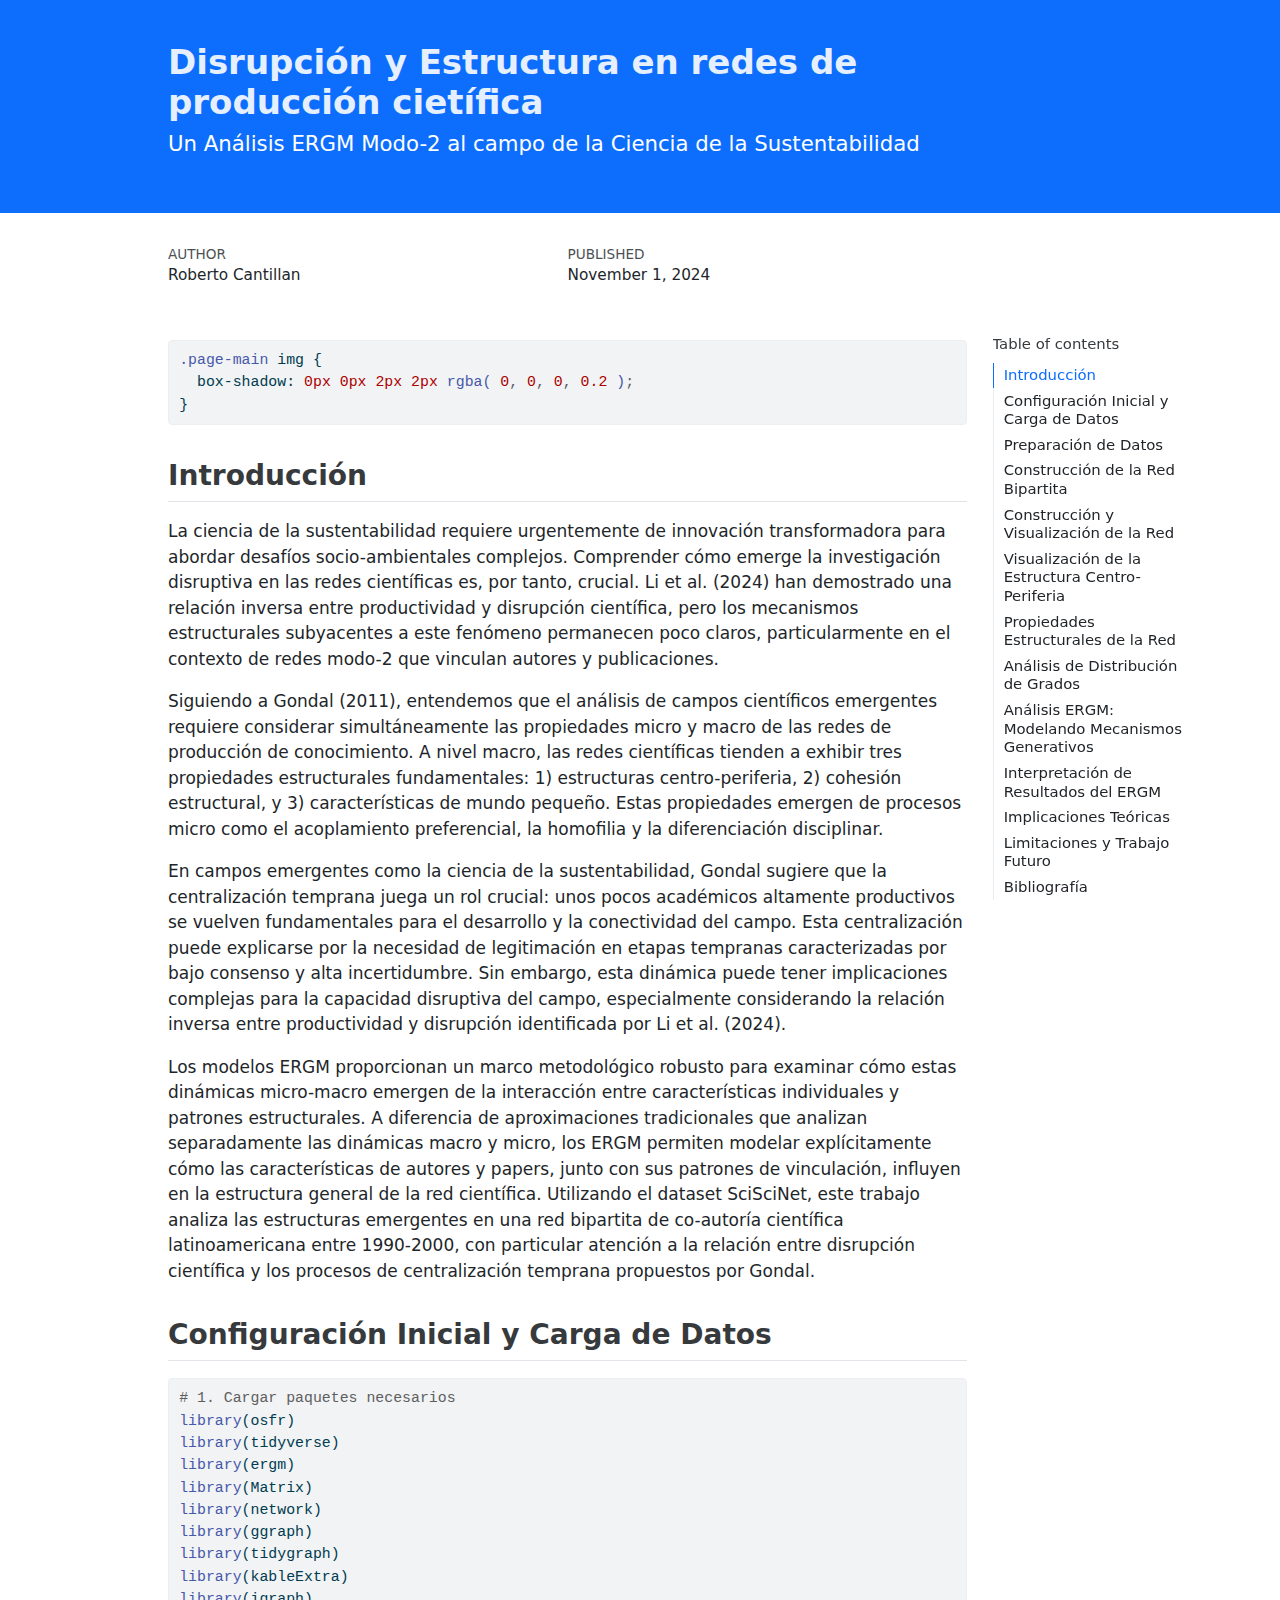
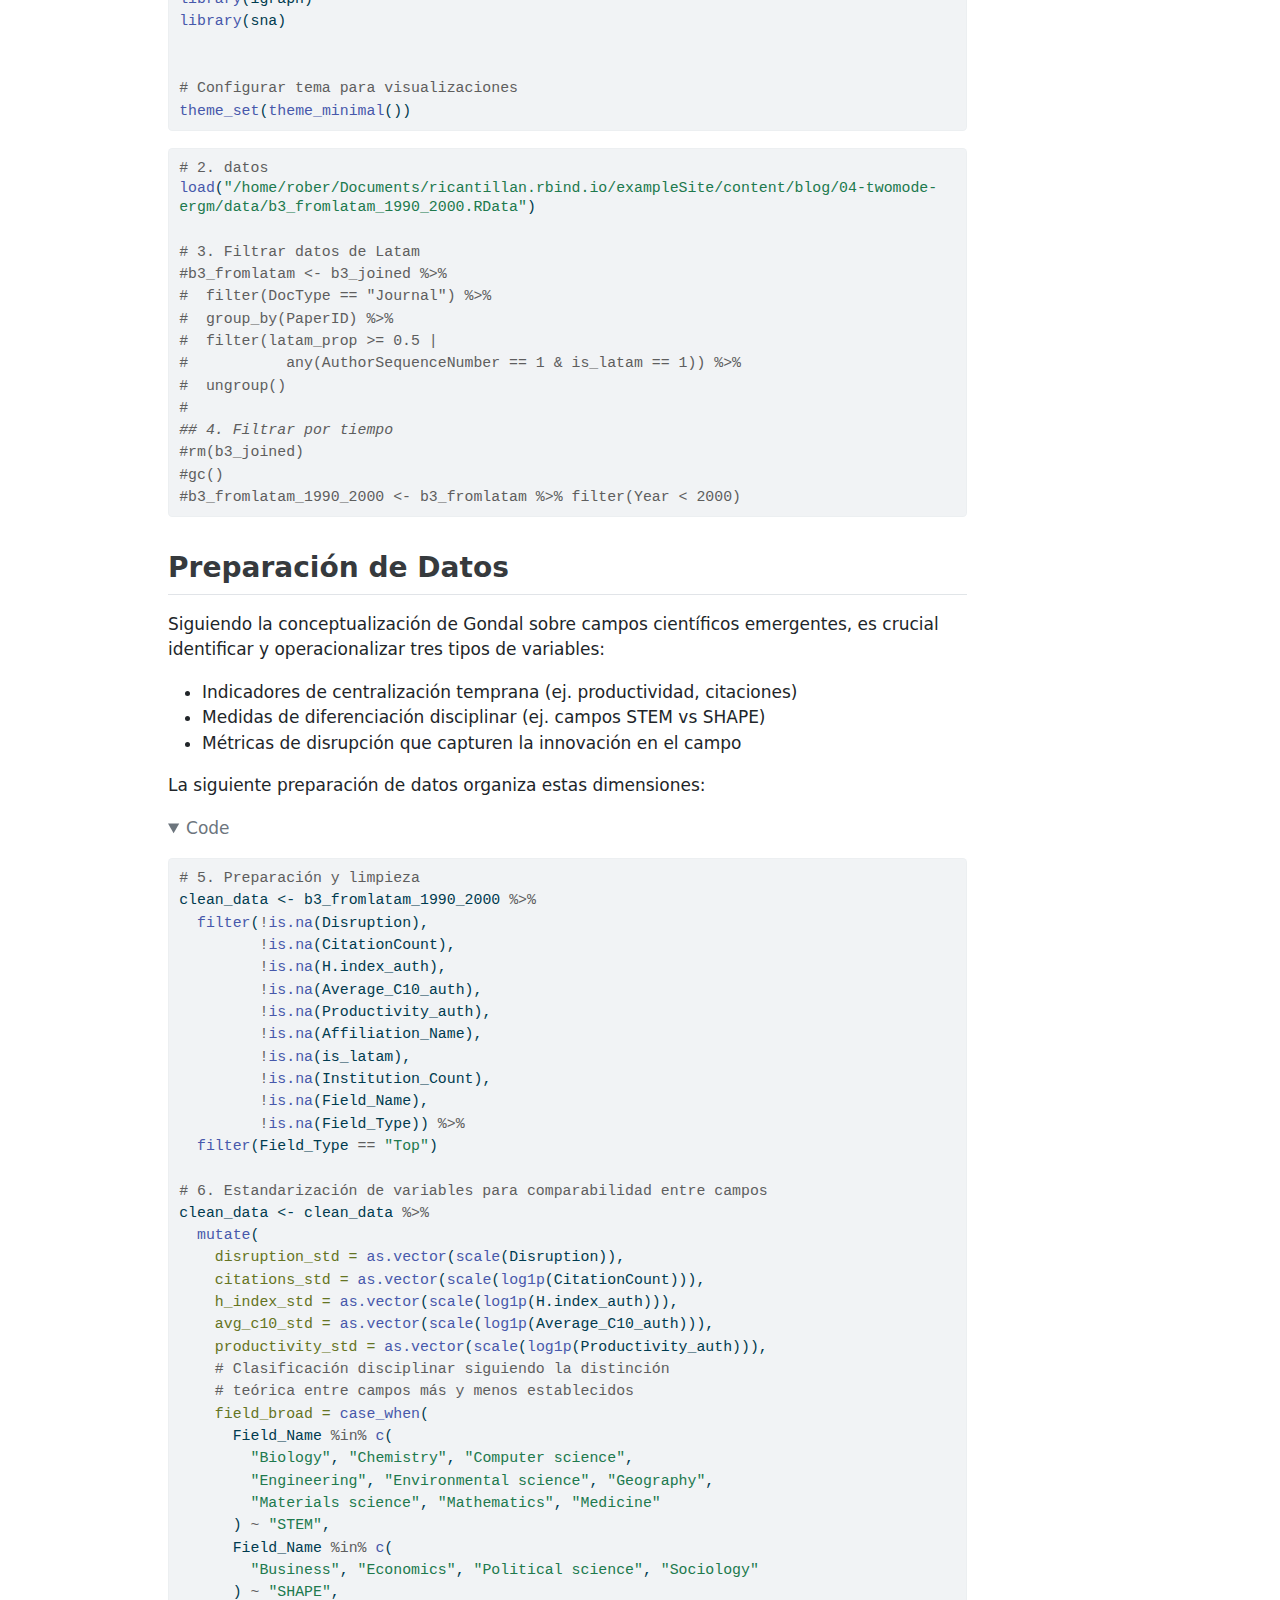
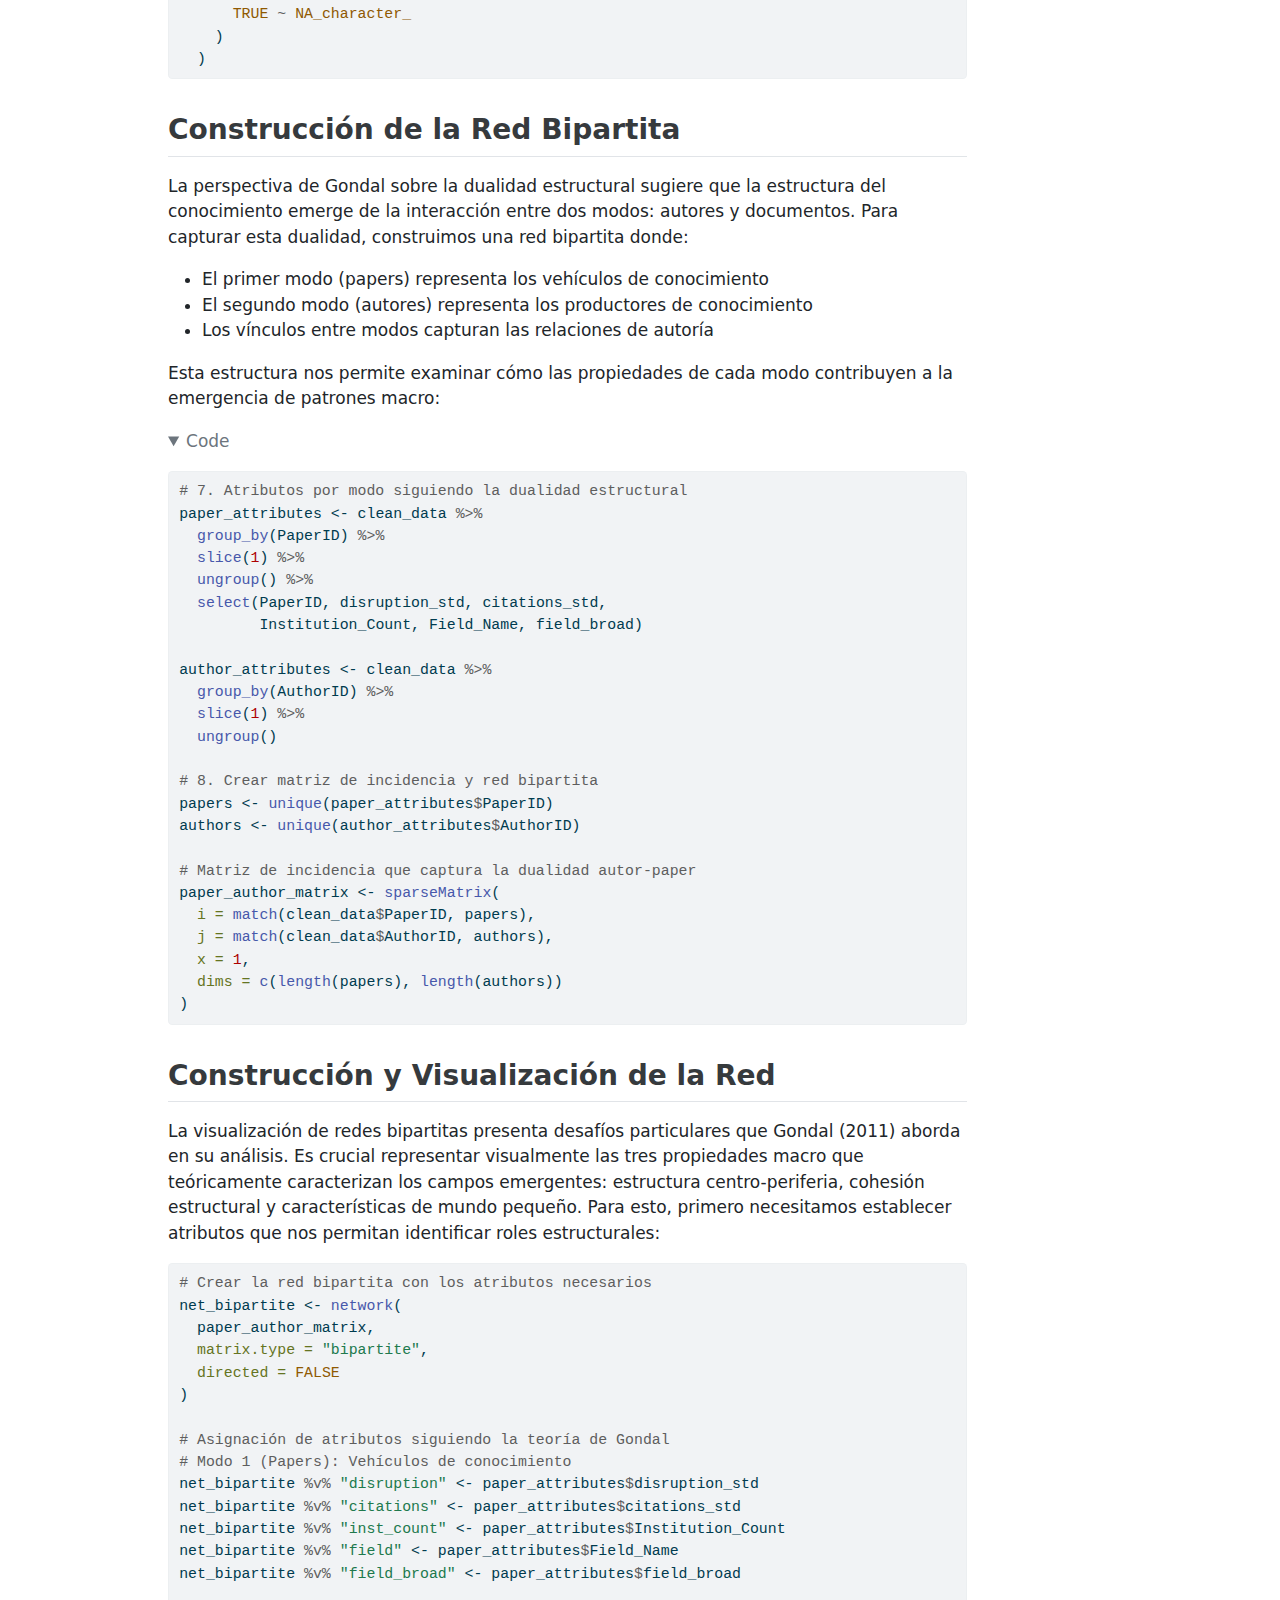
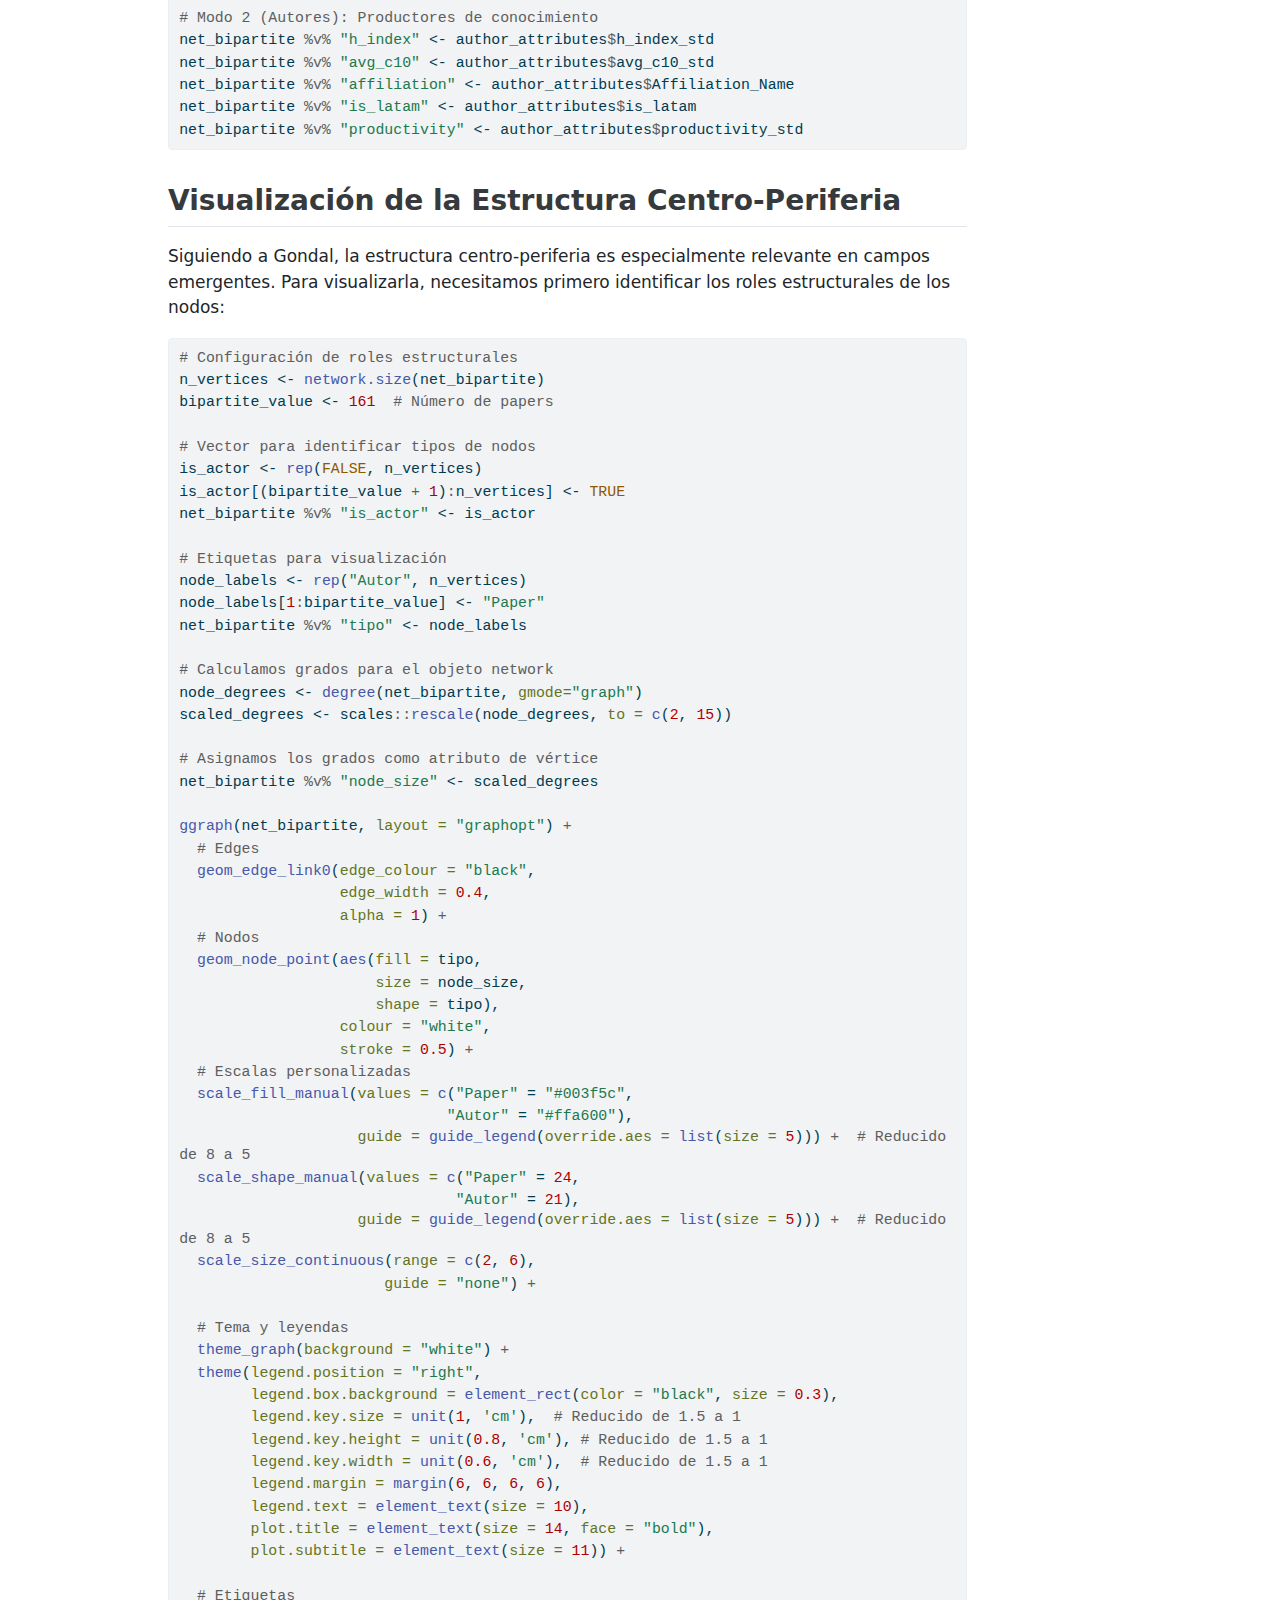
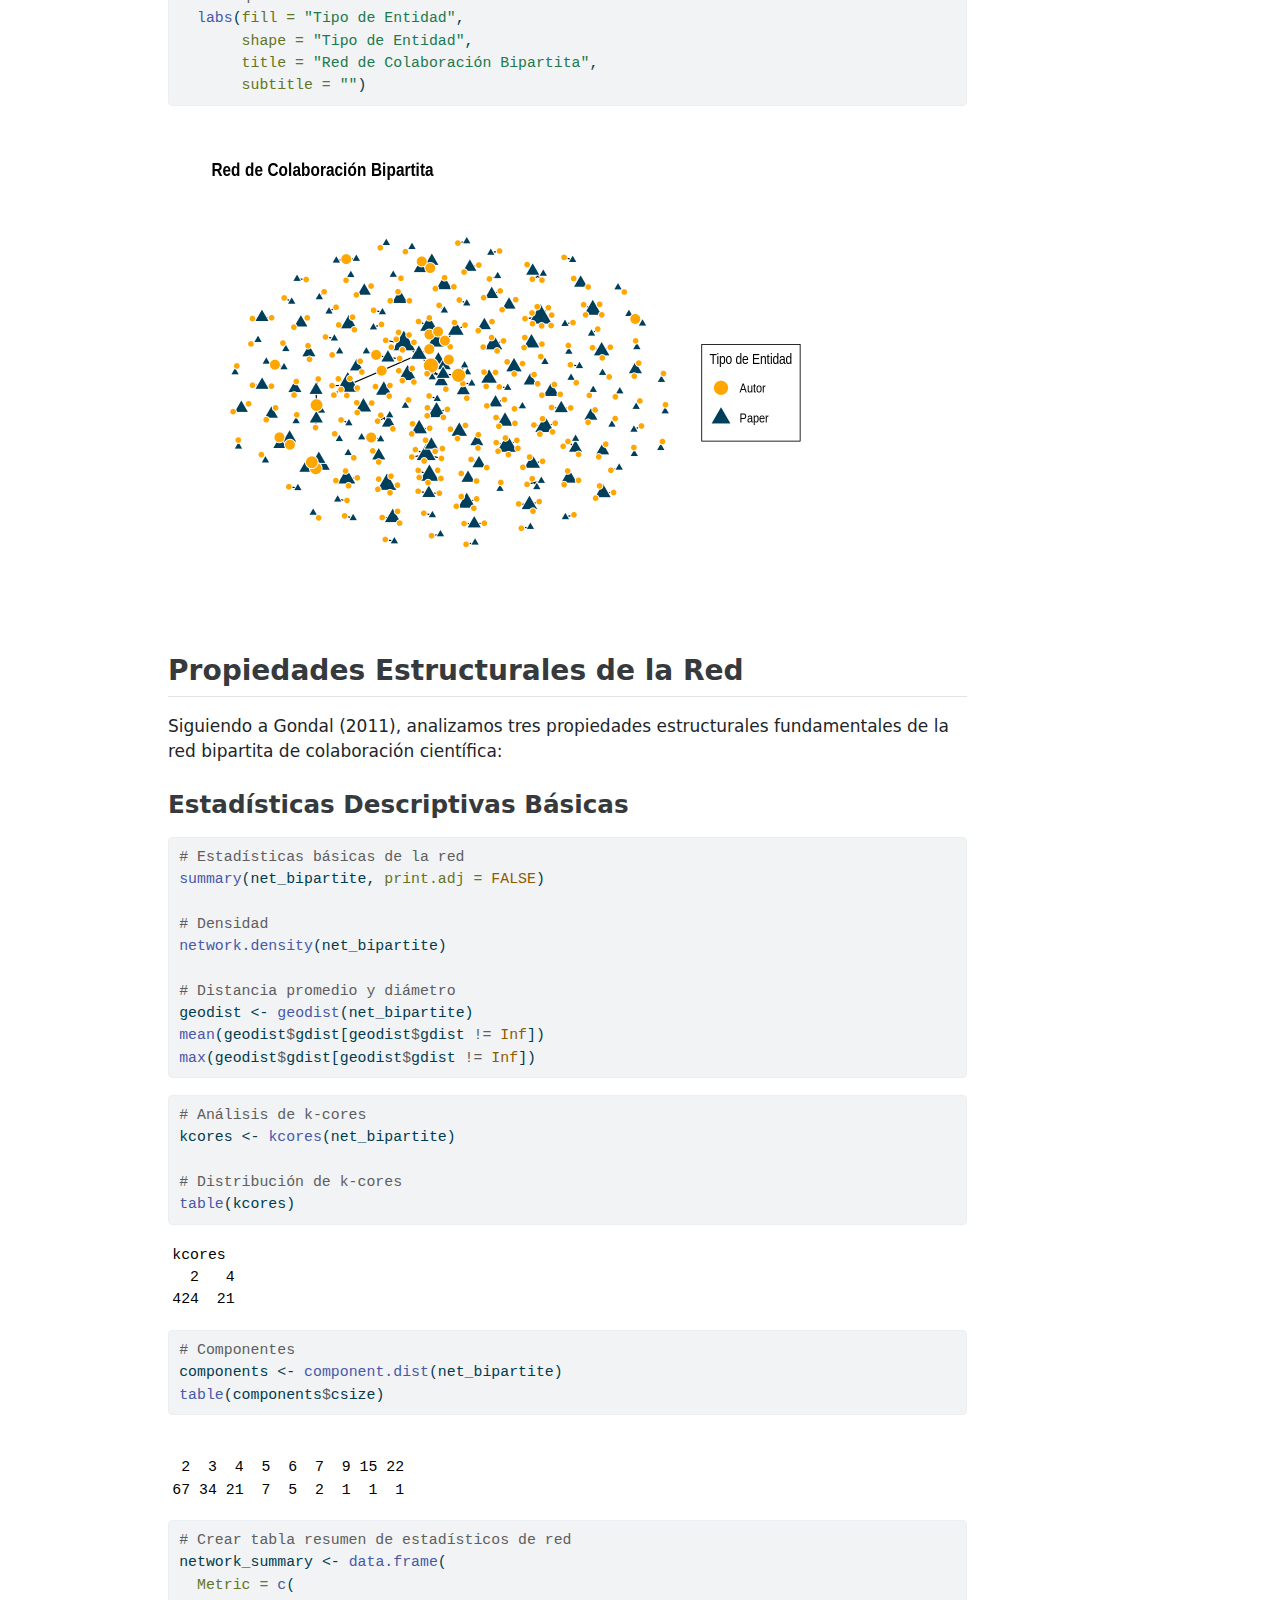
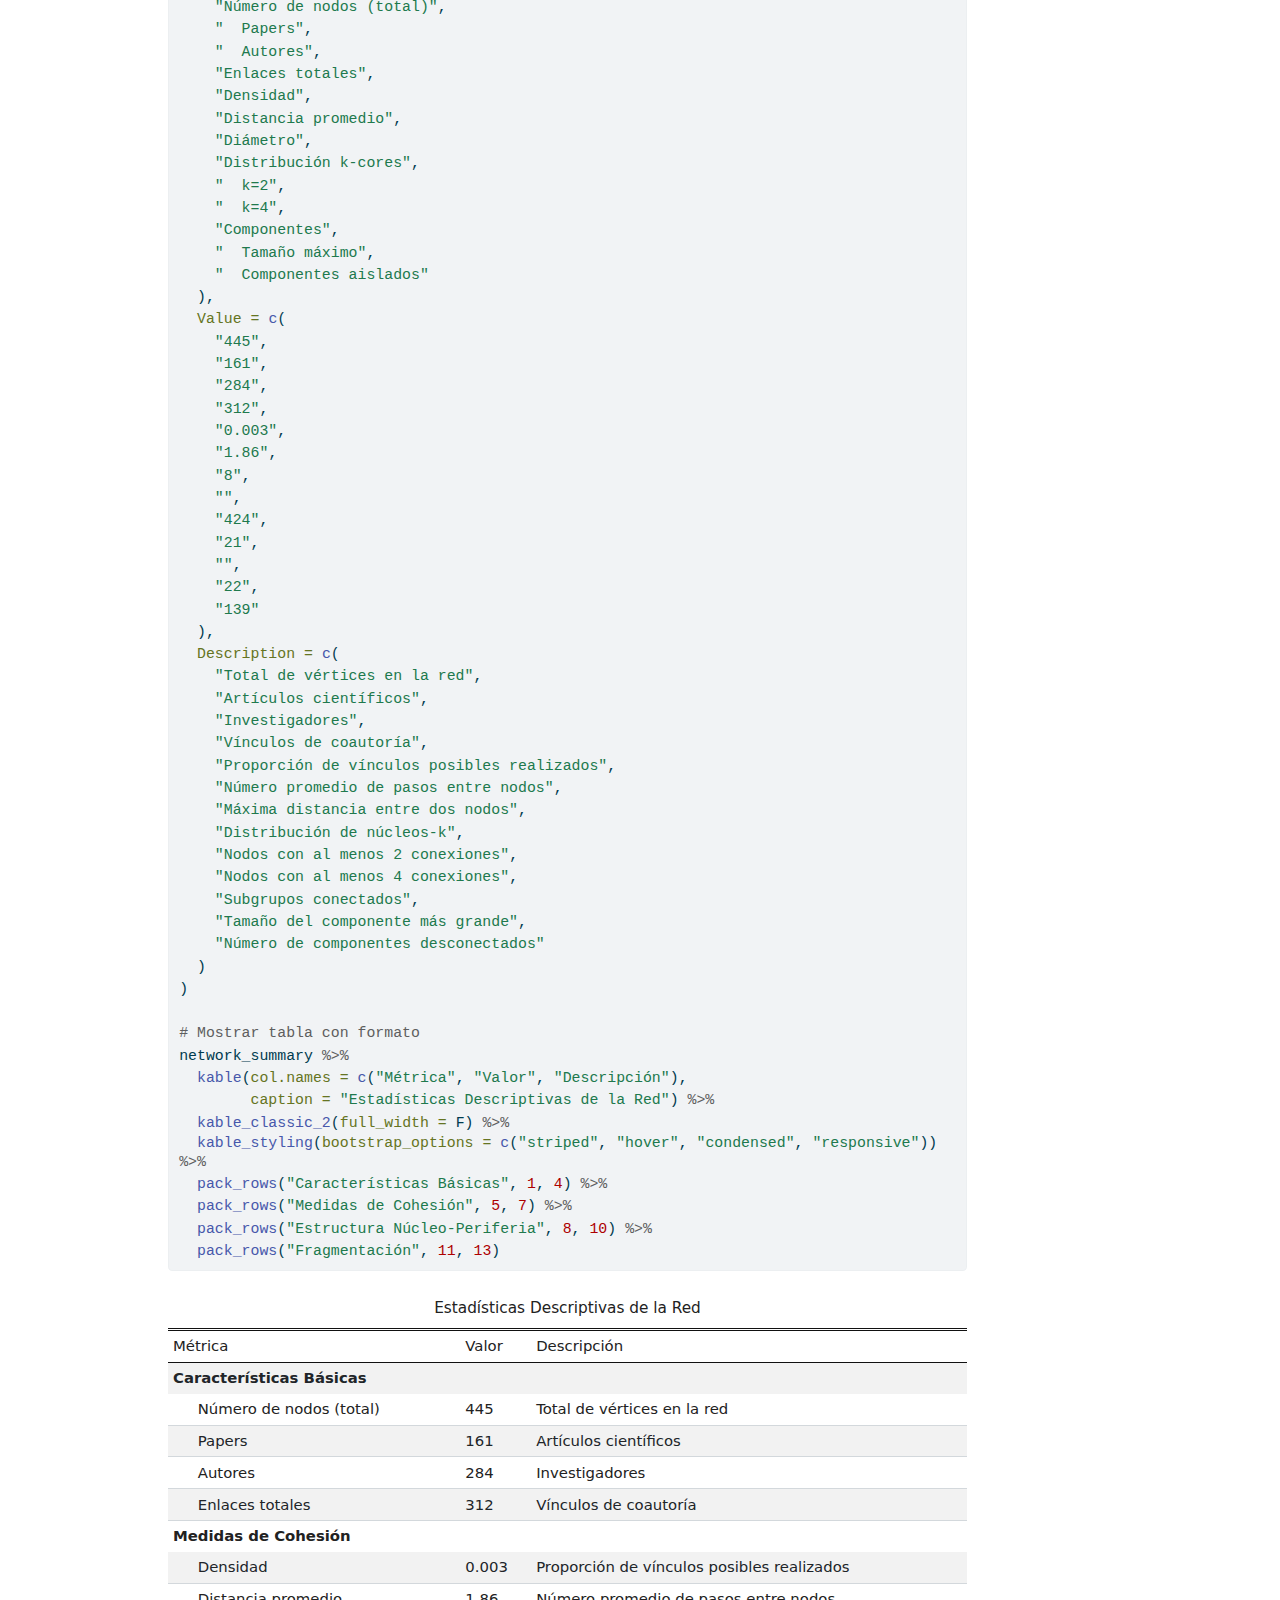
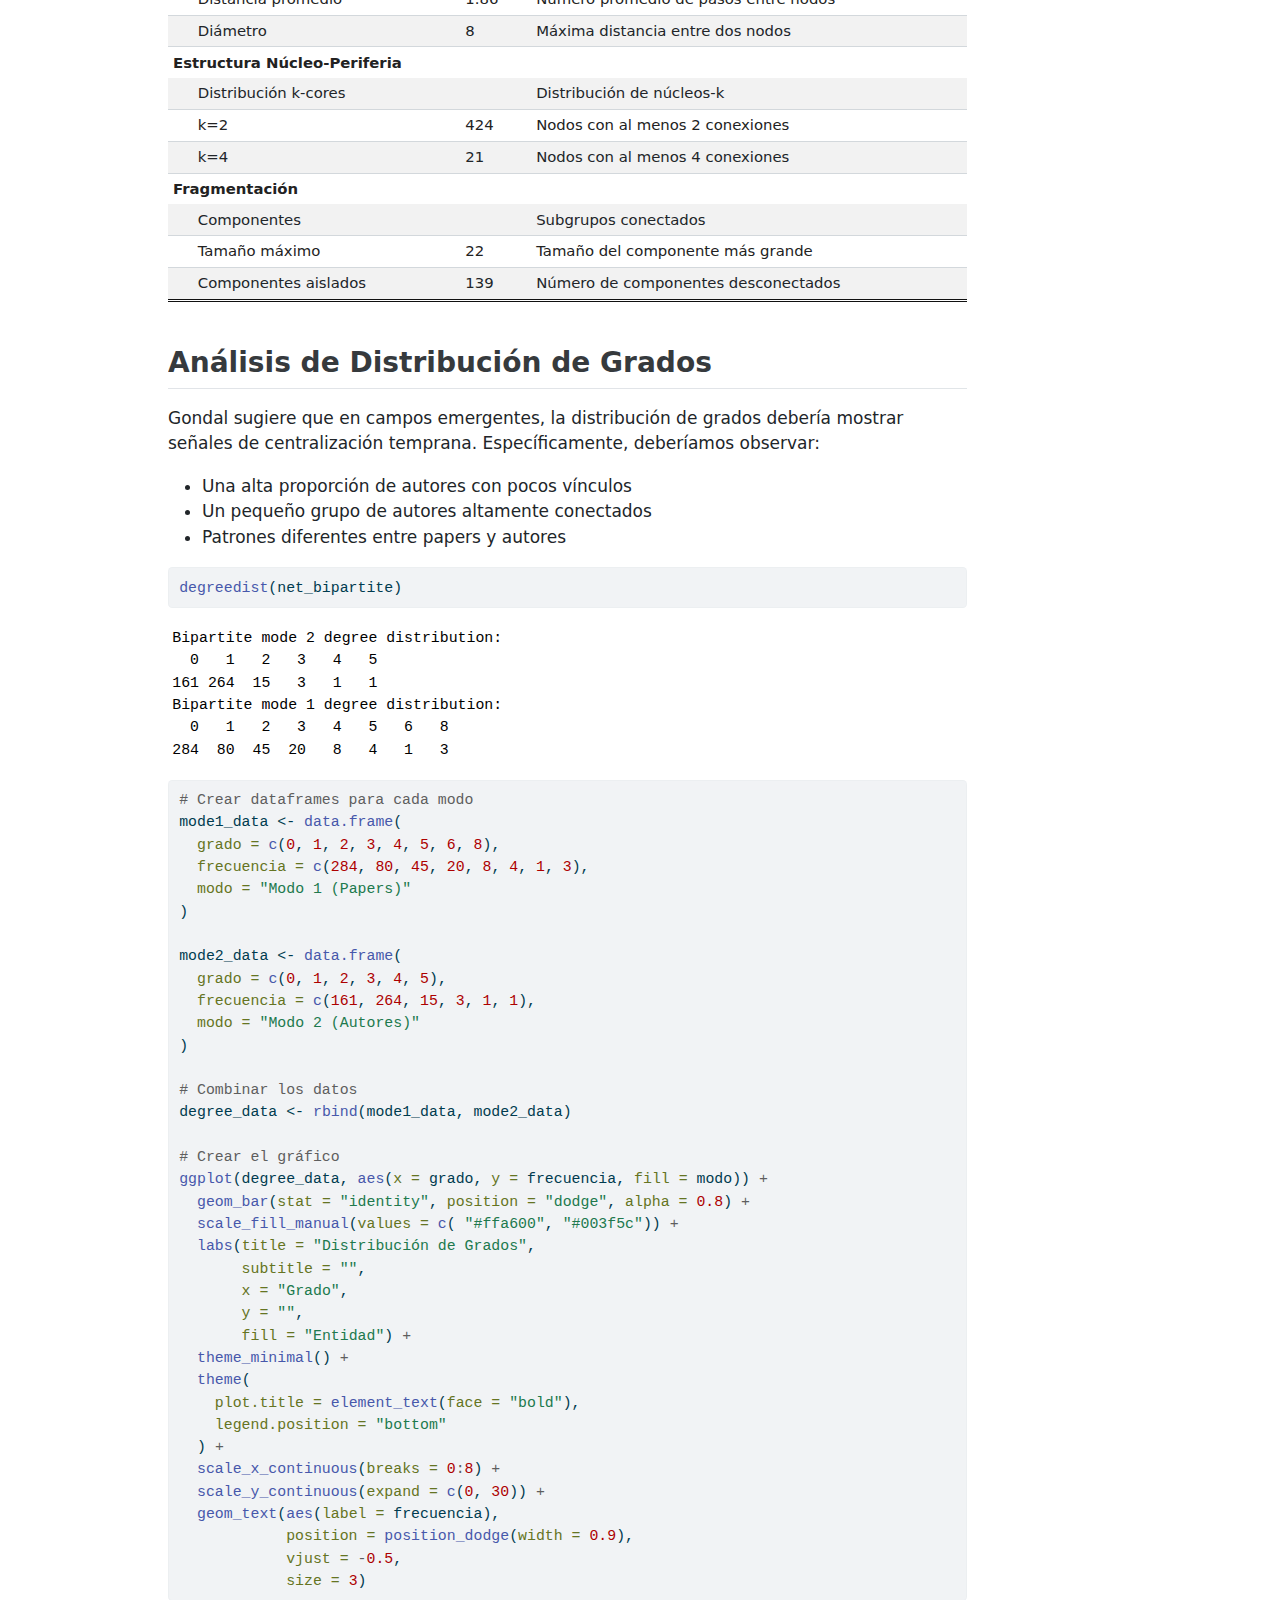
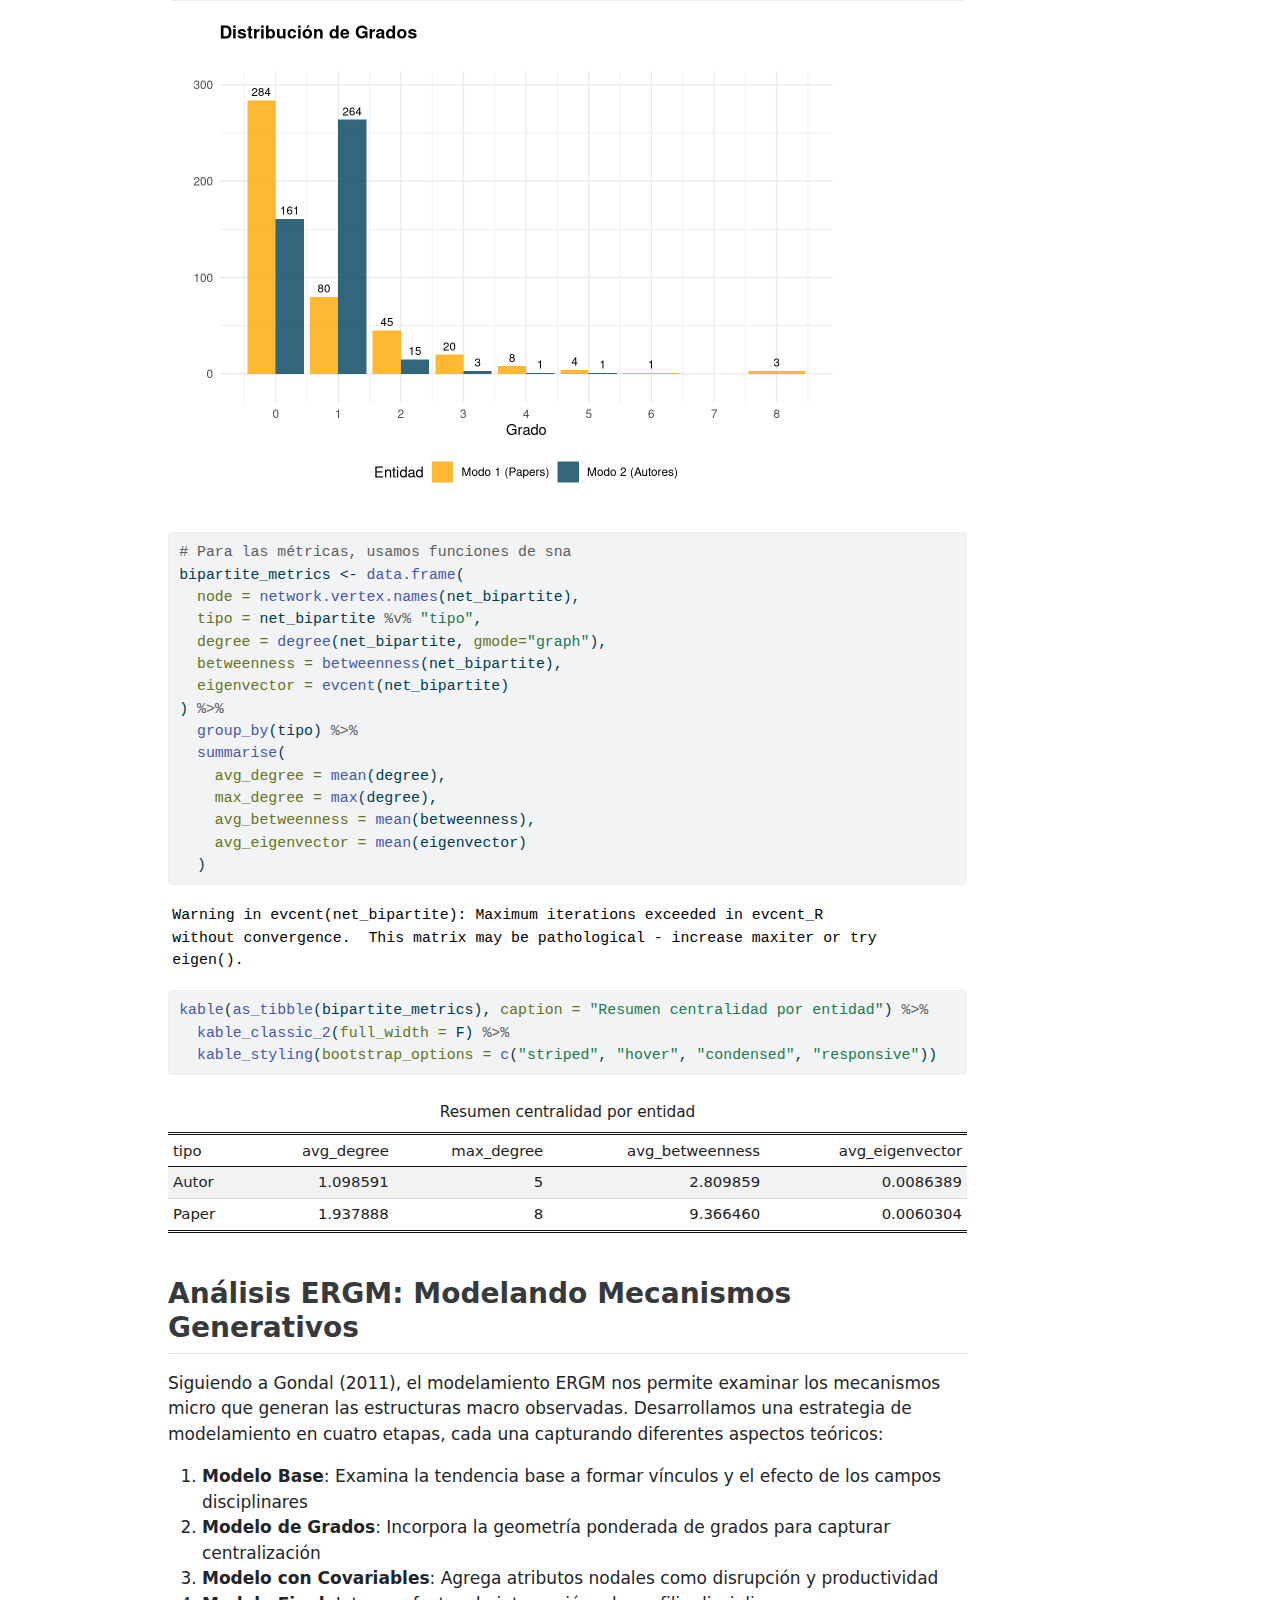
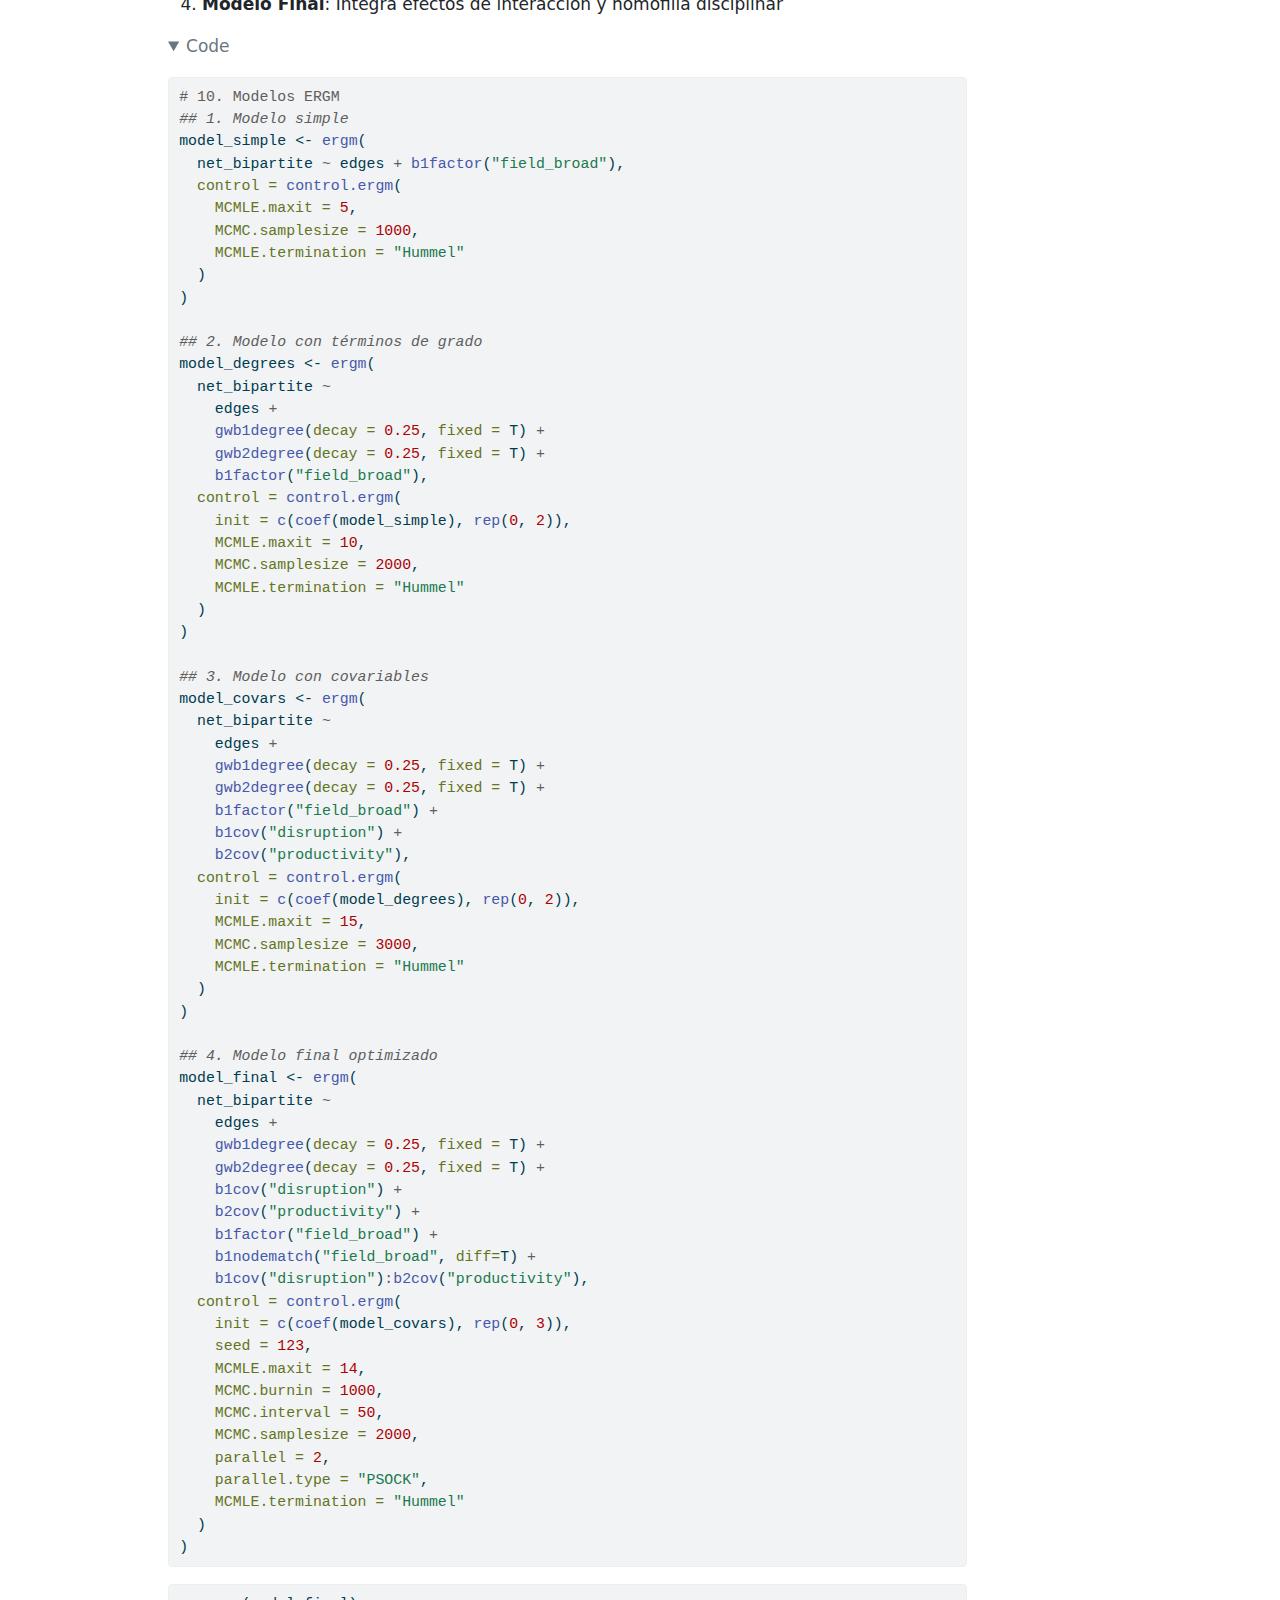
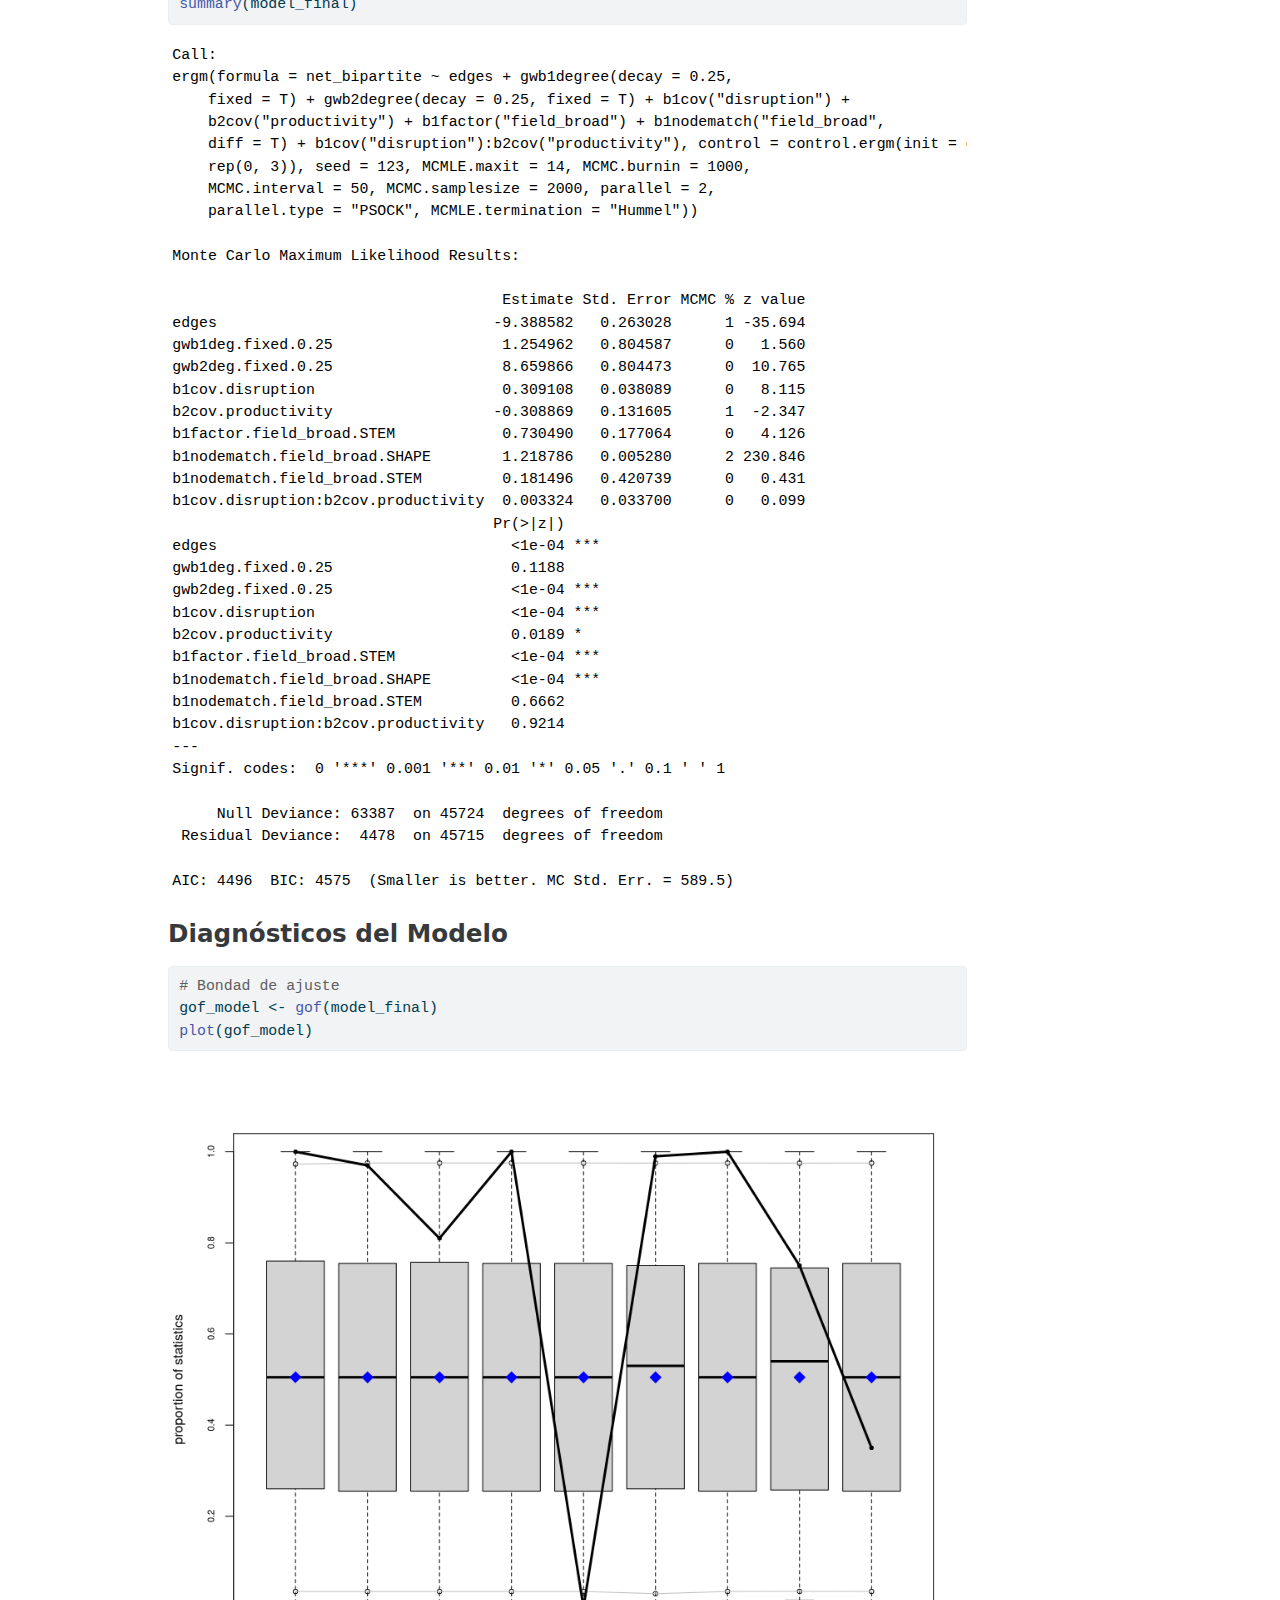
==== exampleSite/content/blog/04-twomode-ergm/index.html @ dfa5231e "local" ====
<!DOCTYPE html>
<html xmlns="http://www.w3.org/1999/xhtml" lang="en" xml:lang="en"><head>

<meta charset="utf-8">
<meta name="generator" content="quarto-1.3.450">

<meta name="viewport" content="width=device-width, initial-scale=1.0, user-scalable=yes">

<meta name="author" content="Roberto Cantillan">
<meta name="dcterms.date" content="2024-11-01">

<title>Disrupción y Estructura en redes de producción cietífica</title>
<style>
code{white-space: pre-wrap;}
span.smallcaps{font-variant: small-caps;}
div.columns{display: flex; gap: min(4vw, 1.5em);}
div.column{flex: auto; overflow-x: auto;}
div.hanging-indent{margin-left: 1.5em; text-indent: -1.5em;}
ul.task-list{list-style: none;}
ul.task-list li input[type="checkbox"] {
  width: 0.8em;
  margin: 0 0.8em 0.2em -1em; /* quarto-specific, see https://github.com/quarto-dev/quarto-cli/issues/4556 */ 
  vertical-align: middle;
}
/* CSS for syntax highlighting */
pre > code.sourceCode { white-space: pre; position: relative; }
pre > code.sourceCode > span { display: inline-block; line-height: 1.25; }
pre > code.sourceCode > span:empty { height: 1.2em; }
.sourceCode { overflow: visible; }
code.sourceCode > span { color: inherit; text-decoration: inherit; }
div.sourceCode { margin: 1em 0; }
pre.sourceCode { margin: 0; }
@media screen {
div.sourceCode { overflow: auto; }
}
@media print {
pre > code.sourceCode { white-space: pre-wrap; }
pre > code.sourceCode > span { text-indent: -5em; padding-left: 5em; }
}
pre.numberSource code
  { counter-reset: source-line 0; }
pre.numberSource code > span
  { position: relative; left: -4em; counter-increment: source-line; }
pre.numberSource code > span > a:first-child::before
  { content: counter(source-line);
    position: relative; left: -1em; text-align: right; vertical-align: baseline;
    border: none; display: inline-block;
    -webkit-touch-callout: none; -webkit-user-select: none;
    -khtml-user-select: none; -moz-user-select: none;
    -ms-user-select: none; user-select: none;
    padding: 0 4px; width: 4em;
  }
pre.numberSource { margin-left: 3em;  padding-left: 4px; }
div.sourceCode
  {   }
@media screen {
pre > code.sourceCode > span > a:first-child::before { text-decoration: underline; }
}
</style>


<script src="index_files/libs/clipboard/clipboard.min.js"></script>
<script src="index_files/libs/quarto-html/quarto.js"></script>
<script src="index_files/libs/quarto-html/popper.min.js"></script>
<script src="index_files/libs/quarto-html/tippy.umd.min.js"></script>
<script src="index_files/libs/quarto-html/anchor.min.js"></script>
<link href="index_files/libs/quarto-html/tippy.css" rel="stylesheet">
<link href="index_files/libs/quarto-html/quarto-syntax-highlighting.css" rel="stylesheet" id="quarto-text-highlighting-styles">
<script src="index_files/libs/bootstrap/bootstrap.min.js"></script>
<link href="index_files/libs/bootstrap/bootstrap-icons.css" rel="stylesheet">
<link href="index_files/libs/bootstrap/bootstrap.min.css" rel="stylesheet" id="quarto-bootstrap" data-mode="light">

<script src="index_files/libs/kePrint-0.0.1/kePrint.js"></script>
<link href="index_files/libs/lightable-0.0.1/lightable.css" rel="stylesheet">


</head>

<body>

<header id="title-block-header" class="quarto-title-block default page-columns page-full">
  <div class="quarto-title-banner page-columns page-full">
    <div class="quarto-title column-body">
      <h1 class="title">Disrupción y Estructura en redes de producción cietífica</h1>
            <p class="subtitle lead">Un Análisis ERGM Modo-2 al campo de la Ciencia de la Sustentabilidad</p>
                      </div>
  </div>
    
  
  <div class="quarto-title-meta">

      <div>
      <div class="quarto-title-meta-heading">Author</div>
      <div class="quarto-title-meta-contents">
               <p>Roberto Cantillan </p>
            </div>
    </div>
      
      <div>
      <div class="quarto-title-meta-heading">Published</div>
      <div class="quarto-title-meta-contents">
        <p class="date">November 1, 2024</p>
      </div>
    </div>
    
      
    </div>
    
  
  </header><div id="quarto-content" class="page-columns page-rows-contents page-layout-article">
<div id="quarto-margin-sidebar" class="sidebar margin-sidebar">
  <nav id="TOC" role="doc-toc" class="toc-active">
    <h2 id="toc-title">Table of contents</h2>
   
  <ul>
  <li><a href="#introducción" id="toc-introducción" class="nav-link active" data-scroll-target="#introducción">Introducción</a></li>
  <li><a href="#configuración-inicial-y-carga-de-datos" id="toc-configuración-inicial-y-carga-de-datos" class="nav-link" data-scroll-target="#configuración-inicial-y-carga-de-datos">Configuración Inicial y Carga de Datos</a></li>
  <li><a href="#preparación-de-datos" id="toc-preparación-de-datos" class="nav-link" data-scroll-target="#preparación-de-datos">Preparación de Datos</a></li>
  <li><a href="#construcción-de-la-red-bipartita" id="toc-construcción-de-la-red-bipartita" class="nav-link" data-scroll-target="#construcción-de-la-red-bipartita">Construcción de la Red Bipartita</a></li>
  <li><a href="#construcción-y-visualización-de-la-red" id="toc-construcción-y-visualización-de-la-red" class="nav-link" data-scroll-target="#construcción-y-visualización-de-la-red">Construcción y Visualización de la Red</a></li>
  <li><a href="#visualización-de-la-estructura-centro-periferia" id="toc-visualización-de-la-estructura-centro-periferia" class="nav-link" data-scroll-target="#visualización-de-la-estructura-centro-periferia">Visualización de la Estructura Centro-Periferia</a></li>
  <li><a href="#propiedades-estructurales-de-la-red" id="toc-propiedades-estructurales-de-la-red" class="nav-link" data-scroll-target="#propiedades-estructurales-de-la-red">Propiedades Estructurales de la Red</a>
  <ul class="collapse">
  <li><a href="#estadísticas-descriptivas-básicas" id="toc-estadísticas-descriptivas-básicas" class="nav-link" data-scroll-target="#estadísticas-descriptivas-básicas">Estadísticas Descriptivas Básicas</a></li>
  </ul></li>
  <li><a href="#análisis-de-distribución-de-grados" id="toc-análisis-de-distribución-de-grados" class="nav-link" data-scroll-target="#análisis-de-distribución-de-grados">Análisis de Distribución de Grados</a></li>
  <li><a href="#análisis-ergm-modelando-mecanismos-generativos" id="toc-análisis-ergm-modelando-mecanismos-generativos" class="nav-link" data-scroll-target="#análisis-ergm-modelando-mecanismos-generativos">Análisis ERGM: Modelando Mecanismos Generativos</a>
  <ul class="collapse">
  <li><a href="#diagnósticos-del-modelo" id="toc-diagnósticos-del-modelo" class="nav-link" data-scroll-target="#diagnósticos-del-modelo">Diagnósticos del Modelo</a></li>
  </ul></li>
  <li><a href="#interpretación-de-resultados-del-ergm" id="toc-interpretación-de-resultados-del-ergm" class="nav-link" data-scroll-target="#interpretación-de-resultados-del-ergm">Interpretación de Resultados del ERGM</a>
  <ul class="collapse">
  <li><a href="#tendencia-base-y-estructura-general" id="toc-tendencia-base-y-estructura-general" class="nav-link" data-scroll-target="#tendencia-base-y-estructura-general">1. Tendencia Base y Estructura General</a></li>
  <li><a href="#diferenciación-disciplinar" id="toc-diferenciación-disciplinar" class="nav-link" data-scroll-target="#diferenciación-disciplinar">2. Diferenciación Disciplinar</a></li>
  <li><a href="#disrupción-y-productividad" id="toc-disrupción-y-productividad" class="nav-link" data-scroll-target="#disrupción-y-productividad">3. Disrupción y Productividad</a></li>
  </ul></li>
  <li><a href="#implicaciones-teóricas" id="toc-implicaciones-teóricas" class="nav-link" data-scroll-target="#implicaciones-teóricas">Implicaciones Teóricas</a>
  <ul class="collapse">
  <li><a href="#centralización-asimétrica" id="toc-centralización-asimétrica" class="nav-link" data-scroll-target="#centralización-asimétrica">Centralización Asimétrica</a></li>
  <li><a href="#diferenciación-disciplinar-heterogénea" id="toc-diferenciación-disciplinar-heterogénea" class="nav-link" data-scroll-target="#diferenciación-disciplinar-heterogénea">Diferenciación Disciplinar Heterogénea</a></li>
  <li><a href="#complejidad-de-la-innovación-y-productividad" id="toc-complejidad-de-la-innovación-y-productividad" class="nav-link" data-scroll-target="#complejidad-de-la-innovación-y-productividad">Complejidad de la Innovación y Productividad</a></li>
  <li><a href="#estructuras-híbridas-y-tensiones-productivas" id="toc-estructuras-híbridas-y-tensiones-productivas" class="nav-link" data-scroll-target="#estructuras-híbridas-y-tensiones-productivas">Estructuras Híbridas y Tensiones Productivas</a></li>
  </ul></li>
  <li><a href="#limitaciones-y-trabajo-futuro" id="toc-limitaciones-y-trabajo-futuro" class="nav-link" data-scroll-target="#limitaciones-y-trabajo-futuro">Limitaciones y Trabajo Futuro</a></li>
  <li><a href="#bibliografía" id="toc-bibliografía" class="nav-link" data-scroll-target="#bibliografía">Bibliografía</a></li>
  </ul>
</nav>
</div>
<main class="content quarto-banner-title-block" id="quarto-document-content">




<div class="cell">
<div class="sourceCode cell-code" id="cb1"><pre class="sourceCode css code-with-copy"><code class="sourceCode css"><span id="cb1-1"><a href="#cb1-1" aria-hidden="true" tabindex="-1"></a><span class="fu">.page-main</span> img {</span>
<span id="cb1-2"><a href="#cb1-2" aria-hidden="true" tabindex="-1"></a>  <span class="kw">box-shadow</span>: <span class="dv">0</span><span class="dt">px</span> <span class="dv">0</span><span class="dt">px</span> <span class="dv">2</span><span class="dt">px</span> <span class="dv">2</span><span class="dt">px</span> <span class="fu">rgba(</span> <span class="dv">0</span><span class="op">,</span> <span class="dv">0</span><span class="op">,</span> <span class="dv">0</span><span class="op">,</span> <span class="dv">0.2</span> <span class="fu">)</span><span class="op">;</span></span>
<span id="cb1-3"><a href="#cb1-3" aria-hidden="true" tabindex="-1"></a>}</span></code><button title="Copy to Clipboard" class="code-copy-button"><i class="bi"></i></button></pre></div>
<style type="text/css">
.page-main img {
  box-shadow: 0px 0px 2px 2px rgba( 0, 0, 0, 0.2 );
}
</style>
</div>
<section id="introducción" class="level2">
<h2 class="anchored" data-anchor-id="introducción">Introducción</h2>
<p>La ciencia de la sustentabilidad requiere urgentemente de innovación transformadora para abordar desafíos socio-ambientales complejos. Comprender cómo emerge la investigación disruptiva en las redes científicas es, por tanto, crucial. Li et al.&nbsp;(2024) han demostrado una relación inversa entre productividad y disrupción científica, pero los mecanismos estructurales subyacentes a este fenómeno permanecen poco claros, particularmente en el contexto de redes modo-2 que vinculan autores y publicaciones.</p>
<p>Siguiendo a Gondal (2011), entendemos que el análisis de campos científicos emergentes requiere considerar simultáneamente las propiedades micro y macro de las redes de producción de conocimiento. A nivel macro, las redes científicas tienden a exhibir tres propiedades estructurales fundamentales: 1) estructuras centro-periferia, 2) cohesión estructural, y 3) características de mundo pequeño. Estas propiedades emergen de procesos micro como el acoplamiento preferencial, la homofilia y la diferenciación disciplinar.</p>
<p>En campos emergentes como la ciencia de la sustentabilidad, Gondal sugiere que la centralización temprana juega un rol crucial: unos pocos académicos altamente productivos se vuelven fundamentales para el desarrollo y la conectividad del campo. Esta centralización puede explicarse por la necesidad de legitimación en etapas tempranas caracterizadas por bajo consenso y alta incertidumbre. Sin embargo, esta dinámica puede tener implicaciones complejas para la capacidad disruptiva del campo, especialmente considerando la relación inversa entre productividad y disrupción identificada por Li et al.&nbsp;(2024).</p>
<p>Los modelos ERGM proporcionan un marco metodológico robusto para examinar cómo estas dinámicas micro-macro emergen de la interacción entre características individuales y patrones estructurales. A diferencia de aproximaciones tradicionales que analizan separadamente las dinámicas macro y micro, los ERGM permiten modelar explícitamente cómo las características de autores y papers, junto con sus patrones de vinculación, influyen en la estructura general de la red científica. Utilizando el dataset SciSciNet, este trabajo analiza las estructuras emergentes en una red bipartita de co-autoría científica latinoamericana entre 1990-2000, con particular atención a la relación entre disrupción científica y los procesos de centralización temprana propuestos por Gondal.</p>
</section>
<section id="configuración-inicial-y-carga-de-datos" class="level2">
<h2 class="anchored" data-anchor-id="configuración-inicial-y-carga-de-datos">Configuración Inicial y Carga de Datos</h2>
<div class="cell">
<div class="sourceCode cell-code" id="cb2"><pre class="sourceCode r code-with-copy"><code class="sourceCode r"><span id="cb2-1"><a href="#cb2-1" aria-hidden="true" tabindex="-1"></a><span class="co"># 1. Cargar paquetes necesarios</span></span>
<span id="cb2-2"><a href="#cb2-2" aria-hidden="true" tabindex="-1"></a><span class="fu">library</span>(osfr)</span>
<span id="cb2-3"><a href="#cb2-3" aria-hidden="true" tabindex="-1"></a><span class="fu">library</span>(tidyverse)</span>
<span id="cb2-4"><a href="#cb2-4" aria-hidden="true" tabindex="-1"></a><span class="fu">library</span>(ergm)</span>
<span id="cb2-5"><a href="#cb2-5" aria-hidden="true" tabindex="-1"></a><span class="fu">library</span>(Matrix)</span>
<span id="cb2-6"><a href="#cb2-6" aria-hidden="true" tabindex="-1"></a><span class="fu">library</span>(network)</span>
<span id="cb2-7"><a href="#cb2-7" aria-hidden="true" tabindex="-1"></a><span class="fu">library</span>(ggraph)</span>
<span id="cb2-8"><a href="#cb2-8" aria-hidden="true" tabindex="-1"></a><span class="fu">library</span>(tidygraph)</span>
<span id="cb2-9"><a href="#cb2-9" aria-hidden="true" tabindex="-1"></a><span class="fu">library</span>(kableExtra)</span>
<span id="cb2-10"><a href="#cb2-10" aria-hidden="true" tabindex="-1"></a><span class="fu">library</span>(igraph)</span>
<span id="cb2-11"><a href="#cb2-11" aria-hidden="true" tabindex="-1"></a><span class="fu">library</span>(sna)</span>
<span id="cb2-12"><a href="#cb2-12" aria-hidden="true" tabindex="-1"></a></span>
<span id="cb2-13"><a href="#cb2-13" aria-hidden="true" tabindex="-1"></a></span>
<span id="cb2-14"><a href="#cb2-14" aria-hidden="true" tabindex="-1"></a><span class="co"># Configurar tema para visualizaciones</span></span>
<span id="cb2-15"><a href="#cb2-15" aria-hidden="true" tabindex="-1"></a><span class="fu">theme_set</span>(<span class="fu">theme_minimal</span>())</span></code><button title="Copy to Clipboard" class="code-copy-button"><i class="bi"></i></button></pre></div>
</div>
<div class="cell">
<div class="sourceCode cell-code" id="cb3"><pre class="sourceCode r code-with-copy"><code class="sourceCode r"><span id="cb3-1"><a href="#cb3-1" aria-hidden="true" tabindex="-1"></a><span class="co"># 2. datos </span></span>
<span id="cb3-2"><a href="#cb3-2" aria-hidden="true" tabindex="-1"></a><span class="fu">load</span>(<span class="st">"/home/rober/Documents/ricantillan.rbind.io/exampleSite/content/blog/04-twomode-ergm/data/b3_fromlatam_1990_2000.RData"</span>)</span>
<span id="cb3-3"><a href="#cb3-3" aria-hidden="true" tabindex="-1"></a></span>
<span id="cb3-4"><a href="#cb3-4" aria-hidden="true" tabindex="-1"></a><span class="co"># 3. Filtrar datos de Latam</span></span>
<span id="cb3-5"><a href="#cb3-5" aria-hidden="true" tabindex="-1"></a><span class="co">#b3_fromlatam &lt;- b3_joined %&gt;%</span></span>
<span id="cb3-6"><a href="#cb3-6" aria-hidden="true" tabindex="-1"></a><span class="co">#  filter(DocType == "Journal") %&gt;%</span></span>
<span id="cb3-7"><a href="#cb3-7" aria-hidden="true" tabindex="-1"></a><span class="co">#  group_by(PaperID) %&gt;%</span></span>
<span id="cb3-8"><a href="#cb3-8" aria-hidden="true" tabindex="-1"></a><span class="co">#  filter(latam_prop &gt;= 0.5 |</span></span>
<span id="cb3-9"><a href="#cb3-9" aria-hidden="true" tabindex="-1"></a><span class="co">#           any(AuthorSequenceNumber == 1 &amp; is_latam == 1)) %&gt;%</span></span>
<span id="cb3-10"><a href="#cb3-10" aria-hidden="true" tabindex="-1"></a><span class="co">#  ungroup()</span></span>
<span id="cb3-11"><a href="#cb3-11" aria-hidden="true" tabindex="-1"></a><span class="co">#</span></span>
<span id="cb3-12"><a href="#cb3-12" aria-hidden="true" tabindex="-1"></a><span class="do">## 4. Filtrar por tiempo</span></span>
<span id="cb3-13"><a href="#cb3-13" aria-hidden="true" tabindex="-1"></a><span class="co">#rm(b3_joined)</span></span>
<span id="cb3-14"><a href="#cb3-14" aria-hidden="true" tabindex="-1"></a><span class="co">#gc()</span></span>
<span id="cb3-15"><a href="#cb3-15" aria-hidden="true" tabindex="-1"></a><span class="co">#b3_fromlatam_1990_2000 &lt;- b3_fromlatam %&gt;% filter(Year &lt; 2000)</span></span></code><button title="Copy to Clipboard" class="code-copy-button"><i class="bi"></i></button></pre></div>
</div>
</section>
<section id="preparación-de-datos" class="level2">
<h2 class="anchored" data-anchor-id="preparación-de-datos">Preparación de Datos</h2>
<p>Siguiendo la conceptualización de Gondal sobre campos científicos emergentes, es crucial identificar y operacionalizar tres tipos de variables:</p>
<ul>
<li>Indicadores de centralización temprana (ej. productividad, citaciones)</li>
<li>Medidas de diferenciación disciplinar (ej. campos STEM vs SHAPE)</li>
<li>Métricas de disrupción que capturen la innovación en el campo</li>
</ul>
<p>La siguiente preparación de datos organiza estas dimensiones:</p>
<div class="cell">
<details open="">
<summary>Code</summary>
<div class="sourceCode cell-code" id="cb4"><pre class="sourceCode r code-with-copy"><code class="sourceCode r"><span id="cb4-1"><a href="#cb4-1" aria-hidden="true" tabindex="-1"></a><span class="co"># 5. Preparación y limpieza</span></span>
<span id="cb4-2"><a href="#cb4-2" aria-hidden="true" tabindex="-1"></a>clean_data <span class="ot">&lt;-</span> b3_fromlatam_1990_2000 <span class="sc">%&gt;%</span></span>
<span id="cb4-3"><a href="#cb4-3" aria-hidden="true" tabindex="-1"></a>  <span class="fu">filter</span>(<span class="sc">!</span><span class="fu">is.na</span>(Disruption),</span>
<span id="cb4-4"><a href="#cb4-4" aria-hidden="true" tabindex="-1"></a>         <span class="sc">!</span><span class="fu">is.na</span>(CitationCount), </span>
<span id="cb4-5"><a href="#cb4-5" aria-hidden="true" tabindex="-1"></a>         <span class="sc">!</span><span class="fu">is.na</span>(H.index_auth),</span>
<span id="cb4-6"><a href="#cb4-6" aria-hidden="true" tabindex="-1"></a>         <span class="sc">!</span><span class="fu">is.na</span>(Average_C10_auth),</span>
<span id="cb4-7"><a href="#cb4-7" aria-hidden="true" tabindex="-1"></a>         <span class="sc">!</span><span class="fu">is.na</span>(Productivity_auth),</span>
<span id="cb4-8"><a href="#cb4-8" aria-hidden="true" tabindex="-1"></a>         <span class="sc">!</span><span class="fu">is.na</span>(Affiliation_Name),</span>
<span id="cb4-9"><a href="#cb4-9" aria-hidden="true" tabindex="-1"></a>         <span class="sc">!</span><span class="fu">is.na</span>(is_latam),</span>
<span id="cb4-10"><a href="#cb4-10" aria-hidden="true" tabindex="-1"></a>         <span class="sc">!</span><span class="fu">is.na</span>(Institution_Count),</span>
<span id="cb4-11"><a href="#cb4-11" aria-hidden="true" tabindex="-1"></a>         <span class="sc">!</span><span class="fu">is.na</span>(Field_Name),</span>
<span id="cb4-12"><a href="#cb4-12" aria-hidden="true" tabindex="-1"></a>         <span class="sc">!</span><span class="fu">is.na</span>(Field_Type)) <span class="sc">%&gt;%</span></span>
<span id="cb4-13"><a href="#cb4-13" aria-hidden="true" tabindex="-1"></a>  <span class="fu">filter</span>(Field_Type <span class="sc">==</span> <span class="st">"Top"</span>)</span>
<span id="cb4-14"><a href="#cb4-14" aria-hidden="true" tabindex="-1"></a></span>
<span id="cb4-15"><a href="#cb4-15" aria-hidden="true" tabindex="-1"></a><span class="co"># 6. Estandarización de variables para comparabilidad entre campos</span></span>
<span id="cb4-16"><a href="#cb4-16" aria-hidden="true" tabindex="-1"></a>clean_data <span class="ot">&lt;-</span> clean_data <span class="sc">%&gt;%</span></span>
<span id="cb4-17"><a href="#cb4-17" aria-hidden="true" tabindex="-1"></a>  <span class="fu">mutate</span>(</span>
<span id="cb4-18"><a href="#cb4-18" aria-hidden="true" tabindex="-1"></a>    <span class="at">disruption_std =</span> <span class="fu">as.vector</span>(<span class="fu">scale</span>(Disruption)),</span>
<span id="cb4-19"><a href="#cb4-19" aria-hidden="true" tabindex="-1"></a>    <span class="at">citations_std =</span> <span class="fu">as.vector</span>(<span class="fu">scale</span>(<span class="fu">log1p</span>(CitationCount))),</span>
<span id="cb4-20"><a href="#cb4-20" aria-hidden="true" tabindex="-1"></a>    <span class="at">h_index_std =</span> <span class="fu">as.vector</span>(<span class="fu">scale</span>(<span class="fu">log1p</span>(H.index_auth))),</span>
<span id="cb4-21"><a href="#cb4-21" aria-hidden="true" tabindex="-1"></a>    <span class="at">avg_c10_std =</span> <span class="fu">as.vector</span>(<span class="fu">scale</span>(<span class="fu">log1p</span>(Average_C10_auth))),</span>
<span id="cb4-22"><a href="#cb4-22" aria-hidden="true" tabindex="-1"></a>    <span class="at">productivity_std =</span> <span class="fu">as.vector</span>(<span class="fu">scale</span>(<span class="fu">log1p</span>(Productivity_auth))),</span>
<span id="cb4-23"><a href="#cb4-23" aria-hidden="true" tabindex="-1"></a>    <span class="co"># Clasificación disciplinar siguiendo la distinción </span></span>
<span id="cb4-24"><a href="#cb4-24" aria-hidden="true" tabindex="-1"></a>    <span class="co"># teórica entre campos más y menos establecidos</span></span>
<span id="cb4-25"><a href="#cb4-25" aria-hidden="true" tabindex="-1"></a>    <span class="at">field_broad =</span> <span class="fu">case_when</span>(</span>
<span id="cb4-26"><a href="#cb4-26" aria-hidden="true" tabindex="-1"></a>      Field_Name <span class="sc">%in%</span> <span class="fu">c</span>(</span>
<span id="cb4-27"><a href="#cb4-27" aria-hidden="true" tabindex="-1"></a>        <span class="st">"Biology"</span>, <span class="st">"Chemistry"</span>, <span class="st">"Computer science"</span>,</span>
<span id="cb4-28"><a href="#cb4-28" aria-hidden="true" tabindex="-1"></a>        <span class="st">"Engineering"</span>, <span class="st">"Environmental science"</span>, <span class="st">"Geography"</span>,</span>
<span id="cb4-29"><a href="#cb4-29" aria-hidden="true" tabindex="-1"></a>        <span class="st">"Materials science"</span>, <span class="st">"Mathematics"</span>, <span class="st">"Medicine"</span></span>
<span id="cb4-30"><a href="#cb4-30" aria-hidden="true" tabindex="-1"></a>      ) <span class="sc">~</span> <span class="st">"STEM"</span>,</span>
<span id="cb4-31"><a href="#cb4-31" aria-hidden="true" tabindex="-1"></a>      Field_Name <span class="sc">%in%</span> <span class="fu">c</span>(</span>
<span id="cb4-32"><a href="#cb4-32" aria-hidden="true" tabindex="-1"></a>        <span class="st">"Business"</span>, <span class="st">"Economics"</span>, <span class="st">"Political science"</span>, <span class="st">"Sociology"</span></span>
<span id="cb4-33"><a href="#cb4-33" aria-hidden="true" tabindex="-1"></a>      ) <span class="sc">~</span> <span class="st">"SHAPE"</span>,</span>
<span id="cb4-34"><a href="#cb4-34" aria-hidden="true" tabindex="-1"></a>      <span class="cn">TRUE</span> <span class="sc">~</span> <span class="cn">NA_character_</span></span>
<span id="cb4-35"><a href="#cb4-35" aria-hidden="true" tabindex="-1"></a>    )</span>
<span id="cb4-36"><a href="#cb4-36" aria-hidden="true" tabindex="-1"></a>  )</span></code><button title="Copy to Clipboard" class="code-copy-button"><i class="bi"></i></button></pre></div>
</details>
</div>
</section>
<section id="construcción-de-la-red-bipartita" class="level2">
<h2 class="anchored" data-anchor-id="construcción-de-la-red-bipartita">Construcción de la Red Bipartita</h2>
<p>La perspectiva de Gondal sobre la dualidad estructural sugiere que la estructura del conocimiento emerge de la interacción entre dos modos: autores y documentos. Para capturar esta dualidad, construimos una red bipartita donde:</p>
<ul>
<li>El primer modo (papers) representa los vehículos de conocimiento</li>
<li>El segundo modo (autores) representa los productores de conocimiento</li>
<li>Los vínculos entre modos capturan las relaciones de autoría</li>
</ul>
<p>Esta estructura nos permite examinar cómo las propiedades de cada modo contribuyen a la emergencia de patrones macro:</p>
<div class="cell">
<details open="">
<summary>Code</summary>
<div class="sourceCode cell-code" id="cb5"><pre class="sourceCode r code-with-copy"><code class="sourceCode r"><span id="cb5-1"><a href="#cb5-1" aria-hidden="true" tabindex="-1"></a><span class="co"># 7. Atributos por modo siguiendo la dualidad estructural</span></span>
<span id="cb5-2"><a href="#cb5-2" aria-hidden="true" tabindex="-1"></a>paper_attributes <span class="ot">&lt;-</span> clean_data <span class="sc">%&gt;%</span></span>
<span id="cb5-3"><a href="#cb5-3" aria-hidden="true" tabindex="-1"></a>  <span class="fu">group_by</span>(PaperID) <span class="sc">%&gt;%</span></span>
<span id="cb5-4"><a href="#cb5-4" aria-hidden="true" tabindex="-1"></a>  <span class="fu">slice</span>(<span class="dv">1</span>) <span class="sc">%&gt;%</span></span>
<span id="cb5-5"><a href="#cb5-5" aria-hidden="true" tabindex="-1"></a>  <span class="fu">ungroup</span>() <span class="sc">%&gt;%</span></span>
<span id="cb5-6"><a href="#cb5-6" aria-hidden="true" tabindex="-1"></a>  <span class="fu">select</span>(PaperID, disruption_std, citations_std, </span>
<span id="cb5-7"><a href="#cb5-7" aria-hidden="true" tabindex="-1"></a>         Institution_Count, Field_Name, field_broad)</span>
<span id="cb5-8"><a href="#cb5-8" aria-hidden="true" tabindex="-1"></a></span>
<span id="cb5-9"><a href="#cb5-9" aria-hidden="true" tabindex="-1"></a>author_attributes <span class="ot">&lt;-</span> clean_data <span class="sc">%&gt;%</span></span>
<span id="cb5-10"><a href="#cb5-10" aria-hidden="true" tabindex="-1"></a>  <span class="fu">group_by</span>(AuthorID) <span class="sc">%&gt;%</span></span>
<span id="cb5-11"><a href="#cb5-11" aria-hidden="true" tabindex="-1"></a>  <span class="fu">slice</span>(<span class="dv">1</span>) <span class="sc">%&gt;%</span></span>
<span id="cb5-12"><a href="#cb5-12" aria-hidden="true" tabindex="-1"></a>  <span class="fu">ungroup</span>()</span>
<span id="cb5-13"><a href="#cb5-13" aria-hidden="true" tabindex="-1"></a></span>
<span id="cb5-14"><a href="#cb5-14" aria-hidden="true" tabindex="-1"></a><span class="co"># 8. Crear matriz de incidencia y red bipartita</span></span>
<span id="cb5-15"><a href="#cb5-15" aria-hidden="true" tabindex="-1"></a>papers <span class="ot">&lt;-</span> <span class="fu">unique</span>(paper_attributes<span class="sc">$</span>PaperID)</span>
<span id="cb5-16"><a href="#cb5-16" aria-hidden="true" tabindex="-1"></a>authors <span class="ot">&lt;-</span> <span class="fu">unique</span>(author_attributes<span class="sc">$</span>AuthorID)</span>
<span id="cb5-17"><a href="#cb5-17" aria-hidden="true" tabindex="-1"></a></span>
<span id="cb5-18"><a href="#cb5-18" aria-hidden="true" tabindex="-1"></a><span class="co"># Matriz de incidencia que captura la dualidad autor-paper</span></span>
<span id="cb5-19"><a href="#cb5-19" aria-hidden="true" tabindex="-1"></a>paper_author_matrix <span class="ot">&lt;-</span> <span class="fu">sparseMatrix</span>(</span>
<span id="cb5-20"><a href="#cb5-20" aria-hidden="true" tabindex="-1"></a>  <span class="at">i =</span> <span class="fu">match</span>(clean_data<span class="sc">$</span>PaperID, papers),</span>
<span id="cb5-21"><a href="#cb5-21" aria-hidden="true" tabindex="-1"></a>  <span class="at">j =</span> <span class="fu">match</span>(clean_data<span class="sc">$</span>AuthorID, authors),</span>
<span id="cb5-22"><a href="#cb5-22" aria-hidden="true" tabindex="-1"></a>  <span class="at">x =</span> <span class="dv">1</span>,</span>
<span id="cb5-23"><a href="#cb5-23" aria-hidden="true" tabindex="-1"></a>  <span class="at">dims =</span> <span class="fu">c</span>(<span class="fu">length</span>(papers), <span class="fu">length</span>(authors))</span>
<span id="cb5-24"><a href="#cb5-24" aria-hidden="true" tabindex="-1"></a>)</span></code><button title="Copy to Clipboard" class="code-copy-button"><i class="bi"></i></button></pre></div>
</details>
</div>
</section>
<section id="construcción-y-visualización-de-la-red" class="level2">
<h2 class="anchored" data-anchor-id="construcción-y-visualización-de-la-red">Construcción y Visualización de la Red</h2>
<p>La visualización de redes bipartitas presenta desafíos particulares que Gondal (2011) aborda en su análisis. Es crucial representar visualmente las tres propiedades macro que teóricamente caracterizan los campos emergentes: estructura centro-periferia, cohesión estructural y características de mundo pequeño. Para esto, primero necesitamos establecer atributos que nos permitan identificar roles estructurales:</p>
<div class="cell">
<div class="sourceCode cell-code" id="cb6"><pre class="sourceCode r code-with-copy"><code class="sourceCode r"><span id="cb6-1"><a href="#cb6-1" aria-hidden="true" tabindex="-1"></a><span class="co"># Crear la red bipartita con los atributos necesarios</span></span>
<span id="cb6-2"><a href="#cb6-2" aria-hidden="true" tabindex="-1"></a>net_bipartite <span class="ot">&lt;-</span> <span class="fu">network</span>(</span>
<span id="cb6-3"><a href="#cb6-3" aria-hidden="true" tabindex="-1"></a>  paper_author_matrix,</span>
<span id="cb6-4"><a href="#cb6-4" aria-hidden="true" tabindex="-1"></a>  <span class="at">matrix.type =</span> <span class="st">"bipartite"</span>,</span>
<span id="cb6-5"><a href="#cb6-5" aria-hidden="true" tabindex="-1"></a>  <span class="at">directed =</span> <span class="cn">FALSE</span></span>
<span id="cb6-6"><a href="#cb6-6" aria-hidden="true" tabindex="-1"></a>)</span>
<span id="cb6-7"><a href="#cb6-7" aria-hidden="true" tabindex="-1"></a></span>
<span id="cb6-8"><a href="#cb6-8" aria-hidden="true" tabindex="-1"></a><span class="co"># Asignación de atributos siguiendo la teoría de Gondal</span></span>
<span id="cb6-9"><a href="#cb6-9" aria-hidden="true" tabindex="-1"></a><span class="co"># Modo 1 (Papers): Vehículos de conocimiento</span></span>
<span id="cb6-10"><a href="#cb6-10" aria-hidden="true" tabindex="-1"></a>net_bipartite <span class="sc">%v%</span> <span class="st">"disruption"</span> <span class="ot">&lt;-</span> paper_attributes<span class="sc">$</span>disruption_std</span>
<span id="cb6-11"><a href="#cb6-11" aria-hidden="true" tabindex="-1"></a>net_bipartite <span class="sc">%v%</span> <span class="st">"citations"</span> <span class="ot">&lt;-</span> paper_attributes<span class="sc">$</span>citations_std</span>
<span id="cb6-12"><a href="#cb6-12" aria-hidden="true" tabindex="-1"></a>net_bipartite <span class="sc">%v%</span> <span class="st">"inst_count"</span> <span class="ot">&lt;-</span> paper_attributes<span class="sc">$</span>Institution_Count</span>
<span id="cb6-13"><a href="#cb6-13" aria-hidden="true" tabindex="-1"></a>net_bipartite <span class="sc">%v%</span> <span class="st">"field"</span> <span class="ot">&lt;-</span> paper_attributes<span class="sc">$</span>Field_Name</span>
<span id="cb6-14"><a href="#cb6-14" aria-hidden="true" tabindex="-1"></a>net_bipartite <span class="sc">%v%</span> <span class="st">"field_broad"</span> <span class="ot">&lt;-</span> paper_attributes<span class="sc">$</span>field_broad</span>
<span id="cb6-15"><a href="#cb6-15" aria-hidden="true" tabindex="-1"></a></span>
<span id="cb6-16"><a href="#cb6-16" aria-hidden="true" tabindex="-1"></a><span class="co"># Modo 2 (Autores): Productores de conocimiento</span></span>
<span id="cb6-17"><a href="#cb6-17" aria-hidden="true" tabindex="-1"></a>net_bipartite <span class="sc">%v%</span> <span class="st">"h_index"</span> <span class="ot">&lt;-</span> author_attributes<span class="sc">$</span>h_index_std</span>
<span id="cb6-18"><a href="#cb6-18" aria-hidden="true" tabindex="-1"></a>net_bipartite <span class="sc">%v%</span> <span class="st">"avg_c10"</span> <span class="ot">&lt;-</span> author_attributes<span class="sc">$</span>avg_c10_std</span>
<span id="cb6-19"><a href="#cb6-19" aria-hidden="true" tabindex="-1"></a>net_bipartite <span class="sc">%v%</span> <span class="st">"affiliation"</span> <span class="ot">&lt;-</span> author_attributes<span class="sc">$</span>Affiliation_Name</span>
<span id="cb6-20"><a href="#cb6-20" aria-hidden="true" tabindex="-1"></a>net_bipartite <span class="sc">%v%</span> <span class="st">"is_latam"</span> <span class="ot">&lt;-</span> author_attributes<span class="sc">$</span>is_latam</span>
<span id="cb6-21"><a href="#cb6-21" aria-hidden="true" tabindex="-1"></a>net_bipartite <span class="sc">%v%</span> <span class="st">"productivity"</span> <span class="ot">&lt;-</span> author_attributes<span class="sc">$</span>productivity_std</span></code><button title="Copy to Clipboard" class="code-copy-button"><i class="bi"></i></button></pre></div>
</div>
</section>
<section id="visualización-de-la-estructura-centro-periferia" class="level2">
<h2 class="anchored" data-anchor-id="visualización-de-la-estructura-centro-periferia">Visualización de la Estructura Centro-Periferia</h2>
<p>Siguiendo a Gondal, la estructura centro-periferia es especialmente relevante en campos emergentes. Para visualizarla, necesitamos primero identificar los roles estructurales de los nodos:</p>
<div class="cell">
<div class="sourceCode cell-code" id="cb7"><pre class="sourceCode r code-with-copy"><code class="sourceCode r"><span id="cb7-1"><a href="#cb7-1" aria-hidden="true" tabindex="-1"></a><span class="co"># Configuración de roles estructurales</span></span>
<span id="cb7-2"><a href="#cb7-2" aria-hidden="true" tabindex="-1"></a>n_vertices <span class="ot">&lt;-</span> <span class="fu">network.size</span>(net_bipartite)</span>
<span id="cb7-3"><a href="#cb7-3" aria-hidden="true" tabindex="-1"></a>bipartite_value <span class="ot">&lt;-</span> <span class="dv">161</span>  <span class="co"># Número de papers</span></span>
<span id="cb7-4"><a href="#cb7-4" aria-hidden="true" tabindex="-1"></a></span>
<span id="cb7-5"><a href="#cb7-5" aria-hidden="true" tabindex="-1"></a><span class="co"># Vector para identificar tipos de nodos</span></span>
<span id="cb7-6"><a href="#cb7-6" aria-hidden="true" tabindex="-1"></a>is_actor <span class="ot">&lt;-</span> <span class="fu">rep</span>(<span class="cn">FALSE</span>, n_vertices)</span>
<span id="cb7-7"><a href="#cb7-7" aria-hidden="true" tabindex="-1"></a>is_actor[(bipartite_value <span class="sc">+</span> <span class="dv">1</span>)<span class="sc">:</span>n_vertices] <span class="ot">&lt;-</span> <span class="cn">TRUE</span></span>
<span id="cb7-8"><a href="#cb7-8" aria-hidden="true" tabindex="-1"></a>net_bipartite <span class="sc">%v%</span> <span class="st">"is_actor"</span> <span class="ot">&lt;-</span> is_actor</span>
<span id="cb7-9"><a href="#cb7-9" aria-hidden="true" tabindex="-1"></a></span>
<span id="cb7-10"><a href="#cb7-10" aria-hidden="true" tabindex="-1"></a><span class="co"># Etiquetas para visualización</span></span>
<span id="cb7-11"><a href="#cb7-11" aria-hidden="true" tabindex="-1"></a>node_labels <span class="ot">&lt;-</span> <span class="fu">rep</span>(<span class="st">"Autor"</span>, n_vertices)</span>
<span id="cb7-12"><a href="#cb7-12" aria-hidden="true" tabindex="-1"></a>node_labels[<span class="dv">1</span><span class="sc">:</span>bipartite_value] <span class="ot">&lt;-</span> <span class="st">"Paper"</span></span>
<span id="cb7-13"><a href="#cb7-13" aria-hidden="true" tabindex="-1"></a>net_bipartite <span class="sc">%v%</span> <span class="st">"tipo"</span> <span class="ot">&lt;-</span> node_labels</span>
<span id="cb7-14"><a href="#cb7-14" aria-hidden="true" tabindex="-1"></a></span>
<span id="cb7-15"><a href="#cb7-15" aria-hidden="true" tabindex="-1"></a><span class="co"># Calculamos grados para el objeto network</span></span>
<span id="cb7-16"><a href="#cb7-16" aria-hidden="true" tabindex="-1"></a>node_degrees <span class="ot">&lt;-</span> <span class="fu">degree</span>(net_bipartite, <span class="at">gmode=</span><span class="st">"graph"</span>)</span>
<span id="cb7-17"><a href="#cb7-17" aria-hidden="true" tabindex="-1"></a>scaled_degrees <span class="ot">&lt;-</span> scales<span class="sc">::</span><span class="fu">rescale</span>(node_degrees, <span class="at">to =</span> <span class="fu">c</span>(<span class="dv">2</span>, <span class="dv">15</span>))</span>
<span id="cb7-18"><a href="#cb7-18" aria-hidden="true" tabindex="-1"></a></span>
<span id="cb7-19"><a href="#cb7-19" aria-hidden="true" tabindex="-1"></a><span class="co"># Asignamos los grados como atributo de vértice</span></span>
<span id="cb7-20"><a href="#cb7-20" aria-hidden="true" tabindex="-1"></a>net_bipartite <span class="sc">%v%</span> <span class="st">"node_size"</span> <span class="ot">&lt;-</span> scaled_degrees</span>
<span id="cb7-21"><a href="#cb7-21" aria-hidden="true" tabindex="-1"></a></span>
<span id="cb7-22"><a href="#cb7-22" aria-hidden="true" tabindex="-1"></a><span class="fu">ggraph</span>(net_bipartite, <span class="at">layout =</span> <span class="st">"graphopt"</span>) <span class="sc">+</span> </span>
<span id="cb7-23"><a href="#cb7-23" aria-hidden="true" tabindex="-1"></a>  <span class="co"># Edges</span></span>
<span id="cb7-24"><a href="#cb7-24" aria-hidden="true" tabindex="-1"></a>  <span class="fu">geom_edge_link0</span>(<span class="at">edge_colour =</span> <span class="st">"black"</span>, </span>
<span id="cb7-25"><a href="#cb7-25" aria-hidden="true" tabindex="-1"></a>                  <span class="at">edge_width =</span> <span class="fl">0.4</span>,</span>
<span id="cb7-26"><a href="#cb7-26" aria-hidden="true" tabindex="-1"></a>                  <span class="at">alpha =</span> <span class="dv">1</span>) <span class="sc">+</span></span>
<span id="cb7-27"><a href="#cb7-27" aria-hidden="true" tabindex="-1"></a>  <span class="co"># Nodos</span></span>
<span id="cb7-28"><a href="#cb7-28" aria-hidden="true" tabindex="-1"></a>  <span class="fu">geom_node_point</span>(<span class="fu">aes</span>(<span class="at">fill =</span> tipo,</span>
<span id="cb7-29"><a href="#cb7-29" aria-hidden="true" tabindex="-1"></a>                      <span class="at">size =</span> node_size,</span>
<span id="cb7-30"><a href="#cb7-30" aria-hidden="true" tabindex="-1"></a>                      <span class="at">shape =</span> tipo),</span>
<span id="cb7-31"><a href="#cb7-31" aria-hidden="true" tabindex="-1"></a>                  <span class="at">colour =</span> <span class="st">"white"</span>,</span>
<span id="cb7-32"><a href="#cb7-32" aria-hidden="true" tabindex="-1"></a>                  <span class="at">stroke =</span> <span class="fl">0.5</span>) <span class="sc">+</span></span>
<span id="cb7-33"><a href="#cb7-33" aria-hidden="true" tabindex="-1"></a>  <span class="co"># Escalas personalizadas</span></span>
<span id="cb7-34"><a href="#cb7-34" aria-hidden="true" tabindex="-1"></a>  <span class="fu">scale_fill_manual</span>(<span class="at">values =</span> <span class="fu">c</span>(<span class="st">"Paper"</span> <span class="ot">=</span> <span class="st">"#003f5c"</span>, </span>
<span id="cb7-35"><a href="#cb7-35" aria-hidden="true" tabindex="-1"></a>                              <span class="st">"Autor"</span> <span class="ot">=</span> <span class="st">"#ffa600"</span>),</span>
<span id="cb7-36"><a href="#cb7-36" aria-hidden="true" tabindex="-1"></a>                    <span class="at">guide =</span> <span class="fu">guide_legend</span>(<span class="at">override.aes =</span> <span class="fu">list</span>(<span class="at">size =</span> <span class="dv">5</span>))) <span class="sc">+</span>  <span class="co"># Reducido de 8 a 5</span></span>
<span id="cb7-37"><a href="#cb7-37" aria-hidden="true" tabindex="-1"></a>  <span class="fu">scale_shape_manual</span>(<span class="at">values =</span> <span class="fu">c</span>(<span class="st">"Paper"</span> <span class="ot">=</span> <span class="dv">24</span>, </span>
<span id="cb7-38"><a href="#cb7-38" aria-hidden="true" tabindex="-1"></a>                               <span class="st">"Autor"</span> <span class="ot">=</span> <span class="dv">21</span>),</span>
<span id="cb7-39"><a href="#cb7-39" aria-hidden="true" tabindex="-1"></a>                    <span class="at">guide =</span> <span class="fu">guide_legend</span>(<span class="at">override.aes =</span> <span class="fu">list</span>(<span class="at">size =</span> <span class="dv">5</span>))) <span class="sc">+</span>  <span class="co"># Reducido de 8 a 5</span></span>
<span id="cb7-40"><a href="#cb7-40" aria-hidden="true" tabindex="-1"></a>  <span class="fu">scale_size_continuous</span>(<span class="at">range =</span> <span class="fu">c</span>(<span class="dv">2</span>, <span class="dv">6</span>),</span>
<span id="cb7-41"><a href="#cb7-41" aria-hidden="true" tabindex="-1"></a>                       <span class="at">guide =</span> <span class="st">"none"</span>) <span class="sc">+</span></span>
<span id="cb7-42"><a href="#cb7-42" aria-hidden="true" tabindex="-1"></a>  </span>
<span id="cb7-43"><a href="#cb7-43" aria-hidden="true" tabindex="-1"></a>  <span class="co"># Tema y leyendas</span></span>
<span id="cb7-44"><a href="#cb7-44" aria-hidden="true" tabindex="-1"></a>  <span class="fu">theme_graph</span>(<span class="at">background =</span> <span class="st">"white"</span>) <span class="sc">+</span></span>
<span id="cb7-45"><a href="#cb7-45" aria-hidden="true" tabindex="-1"></a>  <span class="fu">theme</span>(<span class="at">legend.position =</span> <span class="st">"right"</span>,</span>
<span id="cb7-46"><a href="#cb7-46" aria-hidden="true" tabindex="-1"></a>        <span class="at">legend.box.background =</span> <span class="fu">element_rect</span>(<span class="at">color =</span> <span class="st">"black"</span>, <span class="at">size =</span> <span class="fl">0.3</span>),</span>
<span id="cb7-47"><a href="#cb7-47" aria-hidden="true" tabindex="-1"></a>        <span class="at">legend.key.size =</span> <span class="fu">unit</span>(<span class="dv">1</span>, <span class="st">'cm'</span>),  <span class="co"># Reducido de 1.5 a 1</span></span>
<span id="cb7-48"><a href="#cb7-48" aria-hidden="true" tabindex="-1"></a>        <span class="at">legend.key.height =</span> <span class="fu">unit</span>(<span class="fl">0.8</span>, <span class="st">'cm'</span>), <span class="co"># Reducido de 1.5 a 1</span></span>
<span id="cb7-49"><a href="#cb7-49" aria-hidden="true" tabindex="-1"></a>        <span class="at">legend.key.width =</span> <span class="fu">unit</span>(<span class="fl">0.6</span>, <span class="st">'cm'</span>),  <span class="co"># Reducido de 1.5 a 1</span></span>
<span id="cb7-50"><a href="#cb7-50" aria-hidden="true" tabindex="-1"></a>        <span class="at">legend.margin =</span> <span class="fu">margin</span>(<span class="dv">6</span>, <span class="dv">6</span>, <span class="dv">6</span>, <span class="dv">6</span>),</span>
<span id="cb7-51"><a href="#cb7-51" aria-hidden="true" tabindex="-1"></a>        <span class="at">legend.text =</span> <span class="fu">element_text</span>(<span class="at">size =</span> <span class="dv">10</span>),</span>
<span id="cb7-52"><a href="#cb7-52" aria-hidden="true" tabindex="-1"></a>        <span class="at">plot.title =</span> <span class="fu">element_text</span>(<span class="at">size =</span> <span class="dv">14</span>, <span class="at">face =</span> <span class="st">"bold"</span>),</span>
<span id="cb7-53"><a href="#cb7-53" aria-hidden="true" tabindex="-1"></a>        <span class="at">plot.subtitle =</span> <span class="fu">element_text</span>(<span class="at">size =</span> <span class="dv">11</span>)) <span class="sc">+</span></span>
<span id="cb7-54"><a href="#cb7-54" aria-hidden="true" tabindex="-1"></a>  </span>
<span id="cb7-55"><a href="#cb7-55" aria-hidden="true" tabindex="-1"></a>  <span class="co"># Etiquetas</span></span>
<span id="cb7-56"><a href="#cb7-56" aria-hidden="true" tabindex="-1"></a>  <span class="fu">labs</span>(<span class="at">fill =</span> <span class="st">"Tipo de Entidad"</span>,</span>
<span id="cb7-57"><a href="#cb7-57" aria-hidden="true" tabindex="-1"></a>       <span class="at">shape =</span> <span class="st">"Tipo de Entidad"</span>, </span>
<span id="cb7-58"><a href="#cb7-58" aria-hidden="true" tabindex="-1"></a>       <span class="at">title =</span> <span class="st">"Red de Colaboración Bipartita"</span>,</span>
<span id="cb7-59"><a href="#cb7-59" aria-hidden="true" tabindex="-1"></a>       <span class="at">subtitle =</span> <span class="st">""</span>)</span></code><button title="Copy to Clipboard" class="code-copy-button"><i class="bi"></i></button></pre></div>
<div class="cell-output-display">
<p><img src="index_files/figure-html/unnamed-chunk-2-1.png" class="img-fluid" width="672"></p>
</div>
</div>
</section>
<section id="propiedades-estructurales-de-la-red" class="level2">
<h2 class="anchored" data-anchor-id="propiedades-estructurales-de-la-red">Propiedades Estructurales de la Red</h2>
<p>Siguiendo a Gondal (2011), analizamos tres propiedades estructurales fundamentales de la red bipartita de colaboración científica:</p>
<section id="estadísticas-descriptivas-básicas" class="level3">
<h3 class="anchored" data-anchor-id="estadísticas-descriptivas-básicas">Estadísticas Descriptivas Básicas</h3>
<div class="cell">
<div class="sourceCode cell-code" id="cb8"><pre class="sourceCode r code-with-copy"><code class="sourceCode r"><span id="cb8-1"><a href="#cb8-1" aria-hidden="true" tabindex="-1"></a><span class="co"># Estadísticas básicas de la red</span></span>
<span id="cb8-2"><a href="#cb8-2" aria-hidden="true" tabindex="-1"></a><span class="fu">summary</span>(net_bipartite, <span class="at">print.adj =</span> <span class="cn">FALSE</span>)</span>
<span id="cb8-3"><a href="#cb8-3" aria-hidden="true" tabindex="-1"></a></span>
<span id="cb8-4"><a href="#cb8-4" aria-hidden="true" tabindex="-1"></a><span class="co"># Densidad</span></span>
<span id="cb8-5"><a href="#cb8-5" aria-hidden="true" tabindex="-1"></a><span class="fu">network.density</span>(net_bipartite)</span>
<span id="cb8-6"><a href="#cb8-6" aria-hidden="true" tabindex="-1"></a></span>
<span id="cb8-7"><a href="#cb8-7" aria-hidden="true" tabindex="-1"></a><span class="co"># Distancia promedio y diámetro </span></span>
<span id="cb8-8"><a href="#cb8-8" aria-hidden="true" tabindex="-1"></a>geodist <span class="ot">&lt;-</span> <span class="fu">geodist</span>(net_bipartite)</span>
<span id="cb8-9"><a href="#cb8-9" aria-hidden="true" tabindex="-1"></a><span class="fu">mean</span>(geodist<span class="sc">$</span>gdist[geodist<span class="sc">$</span>gdist <span class="sc">!=</span> <span class="cn">Inf</span>])</span>
<span id="cb8-10"><a href="#cb8-10" aria-hidden="true" tabindex="-1"></a><span class="fu">max</span>(geodist<span class="sc">$</span>gdist[geodist<span class="sc">$</span>gdist <span class="sc">!=</span> <span class="cn">Inf</span>])</span></code><button title="Copy to Clipboard" class="code-copy-button"><i class="bi"></i></button></pre></div>
</div>
<div class="cell">
<div class="sourceCode cell-code" id="cb9"><pre class="sourceCode r code-with-copy"><code class="sourceCode r"><span id="cb9-1"><a href="#cb9-1" aria-hidden="true" tabindex="-1"></a><span class="co"># Análisis de k-cores</span></span>
<span id="cb9-2"><a href="#cb9-2" aria-hidden="true" tabindex="-1"></a>kcores <span class="ot">&lt;-</span> <span class="fu">kcores</span>(net_bipartite)</span>
<span id="cb9-3"><a href="#cb9-3" aria-hidden="true" tabindex="-1"></a></span>
<span id="cb9-4"><a href="#cb9-4" aria-hidden="true" tabindex="-1"></a><span class="co"># Distribución de k-cores</span></span>
<span id="cb9-5"><a href="#cb9-5" aria-hidden="true" tabindex="-1"></a><span class="fu">table</span>(kcores)</span></code><button title="Copy to Clipboard" class="code-copy-button"><i class="bi"></i></button></pre></div>
<div class="cell-output cell-output-stdout">
<pre><code>kcores
  2   4 
424  21 </code></pre>
</div>
<div class="sourceCode cell-code" id="cb11"><pre class="sourceCode r code-with-copy"><code class="sourceCode r"><span id="cb11-1"><a href="#cb11-1" aria-hidden="true" tabindex="-1"></a><span class="co"># Componentes</span></span>
<span id="cb11-2"><a href="#cb11-2" aria-hidden="true" tabindex="-1"></a>components <span class="ot">&lt;-</span> <span class="fu">component.dist</span>(net_bipartite)</span>
<span id="cb11-3"><a href="#cb11-3" aria-hidden="true" tabindex="-1"></a><span class="fu">table</span>(components<span class="sc">$</span>csize)</span></code><button title="Copy to Clipboard" class="code-copy-button"><i class="bi"></i></button></pre></div>
<div class="cell-output cell-output-stdout">
<pre><code>
 2  3  4  5  6  7  9 15 22 
67 34 21  7  5  2  1  1  1 </code></pre>
</div>
</div>
<div class="cell">
<div class="sourceCode cell-code" id="cb13"><pre class="sourceCode r code-with-copy"><code class="sourceCode r"><span id="cb13-1"><a href="#cb13-1" aria-hidden="true" tabindex="-1"></a><span class="co"># Crear tabla resumen de estadísticos de red</span></span>
<span id="cb13-2"><a href="#cb13-2" aria-hidden="true" tabindex="-1"></a>network_summary <span class="ot">&lt;-</span> <span class="fu">data.frame</span>(</span>
<span id="cb13-3"><a href="#cb13-3" aria-hidden="true" tabindex="-1"></a>  <span class="at">Metric =</span> <span class="fu">c</span>(</span>
<span id="cb13-4"><a href="#cb13-4" aria-hidden="true" tabindex="-1"></a>    <span class="st">"Número de nodos (total)"</span>,</span>
<span id="cb13-5"><a href="#cb13-5" aria-hidden="true" tabindex="-1"></a>    <span class="st">"  Papers"</span>,</span>
<span id="cb13-6"><a href="#cb13-6" aria-hidden="true" tabindex="-1"></a>    <span class="st">"  Autores"</span>,</span>
<span id="cb13-7"><a href="#cb13-7" aria-hidden="true" tabindex="-1"></a>    <span class="st">"Enlaces totales"</span>,</span>
<span id="cb13-8"><a href="#cb13-8" aria-hidden="true" tabindex="-1"></a>    <span class="st">"Densidad"</span>,</span>
<span id="cb13-9"><a href="#cb13-9" aria-hidden="true" tabindex="-1"></a>    <span class="st">"Distancia promedio"</span>,</span>
<span id="cb13-10"><a href="#cb13-10" aria-hidden="true" tabindex="-1"></a>    <span class="st">"Diámetro"</span>,</span>
<span id="cb13-11"><a href="#cb13-11" aria-hidden="true" tabindex="-1"></a>    <span class="st">"Distribución k-cores"</span>,</span>
<span id="cb13-12"><a href="#cb13-12" aria-hidden="true" tabindex="-1"></a>    <span class="st">"  k=2"</span>,</span>
<span id="cb13-13"><a href="#cb13-13" aria-hidden="true" tabindex="-1"></a>    <span class="st">"  k=4"</span>,</span>
<span id="cb13-14"><a href="#cb13-14" aria-hidden="true" tabindex="-1"></a>    <span class="st">"Componentes"</span>,</span>
<span id="cb13-15"><a href="#cb13-15" aria-hidden="true" tabindex="-1"></a>    <span class="st">"  Tamaño máximo"</span>,</span>
<span id="cb13-16"><a href="#cb13-16" aria-hidden="true" tabindex="-1"></a>    <span class="st">"  Componentes aislados"</span></span>
<span id="cb13-17"><a href="#cb13-17" aria-hidden="true" tabindex="-1"></a>  ),</span>
<span id="cb13-18"><a href="#cb13-18" aria-hidden="true" tabindex="-1"></a>  <span class="at">Value =</span> <span class="fu">c</span>(</span>
<span id="cb13-19"><a href="#cb13-19" aria-hidden="true" tabindex="-1"></a>    <span class="st">"445"</span>,</span>
<span id="cb13-20"><a href="#cb13-20" aria-hidden="true" tabindex="-1"></a>    <span class="st">"161"</span>,</span>
<span id="cb13-21"><a href="#cb13-21" aria-hidden="true" tabindex="-1"></a>    <span class="st">"284"</span>,</span>
<span id="cb13-22"><a href="#cb13-22" aria-hidden="true" tabindex="-1"></a>    <span class="st">"312"</span>,</span>
<span id="cb13-23"><a href="#cb13-23" aria-hidden="true" tabindex="-1"></a>    <span class="st">"0.003"</span>,</span>
<span id="cb13-24"><a href="#cb13-24" aria-hidden="true" tabindex="-1"></a>    <span class="st">"1.86"</span>,</span>
<span id="cb13-25"><a href="#cb13-25" aria-hidden="true" tabindex="-1"></a>    <span class="st">"8"</span>,</span>
<span id="cb13-26"><a href="#cb13-26" aria-hidden="true" tabindex="-1"></a>    <span class="st">""</span>,</span>
<span id="cb13-27"><a href="#cb13-27" aria-hidden="true" tabindex="-1"></a>    <span class="st">"424"</span>,</span>
<span id="cb13-28"><a href="#cb13-28" aria-hidden="true" tabindex="-1"></a>    <span class="st">"21"</span>,</span>
<span id="cb13-29"><a href="#cb13-29" aria-hidden="true" tabindex="-1"></a>    <span class="st">""</span>,</span>
<span id="cb13-30"><a href="#cb13-30" aria-hidden="true" tabindex="-1"></a>    <span class="st">"22"</span>,</span>
<span id="cb13-31"><a href="#cb13-31" aria-hidden="true" tabindex="-1"></a>    <span class="st">"139"</span></span>
<span id="cb13-32"><a href="#cb13-32" aria-hidden="true" tabindex="-1"></a>  ),</span>
<span id="cb13-33"><a href="#cb13-33" aria-hidden="true" tabindex="-1"></a>  <span class="at">Description =</span> <span class="fu">c</span>(</span>
<span id="cb13-34"><a href="#cb13-34" aria-hidden="true" tabindex="-1"></a>    <span class="st">"Total de vértices en la red"</span>,</span>
<span id="cb13-35"><a href="#cb13-35" aria-hidden="true" tabindex="-1"></a>    <span class="st">"Artículos científicos"</span>,</span>
<span id="cb13-36"><a href="#cb13-36" aria-hidden="true" tabindex="-1"></a>    <span class="st">"Investigadores"</span>,</span>
<span id="cb13-37"><a href="#cb13-37" aria-hidden="true" tabindex="-1"></a>    <span class="st">"Vínculos de coautoría"</span>,</span>
<span id="cb13-38"><a href="#cb13-38" aria-hidden="true" tabindex="-1"></a>    <span class="st">"Proporción de vínculos posibles realizados"</span>,</span>
<span id="cb13-39"><a href="#cb13-39" aria-hidden="true" tabindex="-1"></a>    <span class="st">"Número promedio de pasos entre nodos"</span>,</span>
<span id="cb13-40"><a href="#cb13-40" aria-hidden="true" tabindex="-1"></a>    <span class="st">"Máxima distancia entre dos nodos"</span>,</span>
<span id="cb13-41"><a href="#cb13-41" aria-hidden="true" tabindex="-1"></a>    <span class="st">"Distribución de núcleos-k"</span>,</span>
<span id="cb13-42"><a href="#cb13-42" aria-hidden="true" tabindex="-1"></a>    <span class="st">"Nodos con al menos 2 conexiones"</span>,</span>
<span id="cb13-43"><a href="#cb13-43" aria-hidden="true" tabindex="-1"></a>    <span class="st">"Nodos con al menos 4 conexiones"</span>,</span>
<span id="cb13-44"><a href="#cb13-44" aria-hidden="true" tabindex="-1"></a>    <span class="st">"Subgrupos conectados"</span>,</span>
<span id="cb13-45"><a href="#cb13-45" aria-hidden="true" tabindex="-1"></a>    <span class="st">"Tamaño del componente más grande"</span>,</span>
<span id="cb13-46"><a href="#cb13-46" aria-hidden="true" tabindex="-1"></a>    <span class="st">"Número de componentes desconectados"</span></span>
<span id="cb13-47"><a href="#cb13-47" aria-hidden="true" tabindex="-1"></a>  )</span>
<span id="cb13-48"><a href="#cb13-48" aria-hidden="true" tabindex="-1"></a>)</span>
<span id="cb13-49"><a href="#cb13-49" aria-hidden="true" tabindex="-1"></a></span>
<span id="cb13-50"><a href="#cb13-50" aria-hidden="true" tabindex="-1"></a><span class="co"># Mostrar tabla con formato</span></span>
<span id="cb13-51"><a href="#cb13-51" aria-hidden="true" tabindex="-1"></a>network_summary <span class="sc">%&gt;%</span></span>
<span id="cb13-52"><a href="#cb13-52" aria-hidden="true" tabindex="-1"></a>  <span class="fu">kable</span>(<span class="at">col.names =</span> <span class="fu">c</span>(<span class="st">"Métrica"</span>, <span class="st">"Valor"</span>, <span class="st">"Descripción"</span>),</span>
<span id="cb13-53"><a href="#cb13-53" aria-hidden="true" tabindex="-1"></a>        <span class="at">caption =</span> <span class="st">"Estadísticas Descriptivas de la Red"</span>) <span class="sc">%&gt;%</span></span>
<span id="cb13-54"><a href="#cb13-54" aria-hidden="true" tabindex="-1"></a>  <span class="fu">kable_classic_2</span>(<span class="at">full_width =</span> F) <span class="sc">%&gt;%</span> </span>
<span id="cb13-55"><a href="#cb13-55" aria-hidden="true" tabindex="-1"></a>  <span class="fu">kable_styling</span>(<span class="at">bootstrap_options =</span> <span class="fu">c</span>(<span class="st">"striped"</span>, <span class="st">"hover"</span>, <span class="st">"condensed"</span>, <span class="st">"responsive"</span>)) <span class="sc">%&gt;%</span> </span>
<span id="cb13-56"><a href="#cb13-56" aria-hidden="true" tabindex="-1"></a>  <span class="fu">pack_rows</span>(<span class="st">"Características Básicas"</span>, <span class="dv">1</span>, <span class="dv">4</span>) <span class="sc">%&gt;%</span></span>
<span id="cb13-57"><a href="#cb13-57" aria-hidden="true" tabindex="-1"></a>  <span class="fu">pack_rows</span>(<span class="st">"Medidas de Cohesión"</span>, <span class="dv">5</span>, <span class="dv">7</span>) <span class="sc">%&gt;%</span></span>
<span id="cb13-58"><a href="#cb13-58" aria-hidden="true" tabindex="-1"></a>  <span class="fu">pack_rows</span>(<span class="st">"Estructura Núcleo-Periferia"</span>, <span class="dv">8</span>, <span class="dv">10</span>) <span class="sc">%&gt;%</span></span>
<span id="cb13-59"><a href="#cb13-59" aria-hidden="true" tabindex="-1"></a>  <span class="fu">pack_rows</span>(<span class="st">"Fragmentación"</span>, <span class="dv">11</span>, <span class="dv">13</span>)</span></code><button title="Copy to Clipboard" class="code-copy-button"><i class="bi"></i></button></pre></div>
<div class="cell-output-display">
<div class="table-responsive">
<table class="lightable-classic-2 table table-striped table-hover table-condensed table-sm small" data-quarto-postprocess="true">
<caption>Estadísticas Descriptivas de la Red</caption>
<thead>
<tr class="header">
<th style="text-align: left;" data-quarto-table-cell-role="th">Métrica</th>
<th style="text-align: left;" data-quarto-table-cell-role="th">Valor</th>
<th style="text-align: left;" data-quarto-table-cell-role="th">Descripción</th>
</tr>
</thead>
<tbody>
<tr class="odd" data-grouplength="4">
<td colspan="3" style="border-bottom: 0"><strong>Características Básicas</strong></td>
</tr>
<tr class="even">
<td style="text-align: left; padding-left: 2em;" data-indentlevel="1">Número de nodos (total)</td>
<td style="text-align: left;">445</td>
<td style="text-align: left;">Total de vértices en la red</td>
</tr>
<tr class="odd">
<td style="text-align: left; padding-left: 2em;" data-indentlevel="1">Papers</td>
<td style="text-align: left;">161</td>
<td style="text-align: left;">Artículos científicos</td>
</tr>
<tr class="even">
<td style="text-align: left; padding-left: 2em;" data-indentlevel="1">Autores</td>
<td style="text-align: left;">284</td>
<td style="text-align: left;">Investigadores</td>
</tr>
<tr class="odd">
<td style="text-align: left; padding-left: 2em;" data-indentlevel="1">Enlaces totales</td>
<td style="text-align: left;">312</td>
<td style="text-align: left;">Vínculos de coautoría</td>
</tr>
<tr class="even" data-grouplength="3">
<td colspan="3" style="border-bottom: 0"><strong>Medidas de Cohesión</strong></td>
</tr>
<tr class="odd">
<td style="text-align: left; padding-left: 2em;" data-indentlevel="1">Densidad</td>
<td style="text-align: left;">0.003</td>
<td style="text-align: left;">Proporción de vínculos posibles realizados</td>
</tr>
<tr class="even">
<td style="text-align: left; padding-left: 2em;" data-indentlevel="1">Distancia promedio</td>
<td style="text-align: left;">1.86</td>
<td style="text-align: left;">Número promedio de pasos entre nodos</td>
</tr>
<tr class="odd">
<td style="text-align: left; padding-left: 2em;" data-indentlevel="1">Diámetro</td>
<td style="text-align: left;">8</td>
<td style="text-align: left;">Máxima distancia entre dos nodos</td>
</tr>
<tr class="even" data-grouplength="3">
<td colspan="3" style="border-bottom: 0"><strong>Estructura Núcleo-Periferia</strong></td>
</tr>
<tr class="odd">
<td style="text-align: left; padding-left: 2em;" data-indentlevel="1">Distribución k-cores</td>
<td style="text-align: left;"></td>
<td style="text-align: left;">Distribución de núcleos-k</td>
</tr>
<tr class="even">
<td style="text-align: left; padding-left: 2em;" data-indentlevel="1">k=2</td>
<td style="text-align: left;">424</td>
<td style="text-align: left;">Nodos con al menos 2 conexiones</td>
</tr>
<tr class="odd">
<td style="text-align: left; padding-left: 2em;" data-indentlevel="1">k=4</td>
<td style="text-align: left;">21</td>
<td style="text-align: left;">Nodos con al menos 4 conexiones</td>
</tr>
<tr class="even" data-grouplength="3">
<td colspan="3" style="border-bottom: 0"><strong>Fragmentación</strong></td>
</tr>
<tr class="odd">
<td style="text-align: left; padding-left: 2em;" data-indentlevel="1">Componentes</td>
<td style="text-align: left;"></td>
<td style="text-align: left;">Subgrupos conectados</td>
</tr>
<tr class="even">
<td style="text-align: left; padding-left: 2em;" data-indentlevel="1">Tamaño máximo</td>
<td style="text-align: left;">22</td>
<td style="text-align: left;">Tamaño del componente más grande</td>
</tr>
<tr class="odd">
<td style="text-align: left; padding-left: 2em;" data-indentlevel="1">Componentes aislados</td>
<td style="text-align: left;">139</td>
<td style="text-align: left;">Número de componentes desconectados</td>
</tr>
</tbody>
</table>
</div>


</div>
</div>
</section>
</section>
<section id="análisis-de-distribución-de-grados" class="level2">
<h2 class="anchored" data-anchor-id="análisis-de-distribución-de-grados">Análisis de Distribución de Grados</h2>
<p>Gondal sugiere que en campos emergentes, la distribución de grados debería mostrar señales de centralización temprana. Específicamente, deberíamos observar:</p>
<ul>
<li>Una alta proporción de autores con pocos vínculos</li>
<li>Un pequeño grupo de autores altamente conectados</li>
<li>Patrones diferentes entre papers y autores</li>
</ul>
<div class="cell">
<div class="sourceCode cell-code" id="cb14"><pre class="sourceCode r code-with-copy"><code class="sourceCode r"><span id="cb14-1"><a href="#cb14-1" aria-hidden="true" tabindex="-1"></a><span class="fu">degreedist</span>(net_bipartite)</span></code><button title="Copy to Clipboard" class="code-copy-button"><i class="bi"></i></button></pre></div>
<div class="cell-output cell-output-stdout">
<pre><code>Bipartite mode 2 degree distribution:
  0   1   2   3   4   5 
161 264  15   3   1   1 
Bipartite mode 1 degree distribution:
  0   1   2   3   4   5   6   8 
284  80  45  20   8   4   1   3 </code></pre>
</div>
</div>
<div class="cell">
<div class="sourceCode cell-code" id="cb16"><pre class="sourceCode r code-with-copy"><code class="sourceCode r"><span id="cb16-1"><a href="#cb16-1" aria-hidden="true" tabindex="-1"></a><span class="co"># Crear dataframes para cada modo</span></span>
<span id="cb16-2"><a href="#cb16-2" aria-hidden="true" tabindex="-1"></a>mode1_data <span class="ot">&lt;-</span> <span class="fu">data.frame</span>(</span>
<span id="cb16-3"><a href="#cb16-3" aria-hidden="true" tabindex="-1"></a>  <span class="at">grado =</span> <span class="fu">c</span>(<span class="dv">0</span>, <span class="dv">1</span>, <span class="dv">2</span>, <span class="dv">3</span>, <span class="dv">4</span>, <span class="dv">5</span>, <span class="dv">6</span>, <span class="dv">8</span>),</span>
<span id="cb16-4"><a href="#cb16-4" aria-hidden="true" tabindex="-1"></a>  <span class="at">frecuencia =</span> <span class="fu">c</span>(<span class="dv">284</span>, <span class="dv">80</span>, <span class="dv">45</span>, <span class="dv">20</span>, <span class="dv">8</span>, <span class="dv">4</span>, <span class="dv">1</span>, <span class="dv">3</span>),</span>
<span id="cb16-5"><a href="#cb16-5" aria-hidden="true" tabindex="-1"></a>  <span class="at">modo =</span> <span class="st">"Modo 1 (Papers)"</span></span>
<span id="cb16-6"><a href="#cb16-6" aria-hidden="true" tabindex="-1"></a>)</span>
<span id="cb16-7"><a href="#cb16-7" aria-hidden="true" tabindex="-1"></a></span>
<span id="cb16-8"><a href="#cb16-8" aria-hidden="true" tabindex="-1"></a>mode2_data <span class="ot">&lt;-</span> <span class="fu">data.frame</span>(</span>
<span id="cb16-9"><a href="#cb16-9" aria-hidden="true" tabindex="-1"></a>  <span class="at">grado =</span> <span class="fu">c</span>(<span class="dv">0</span>, <span class="dv">1</span>, <span class="dv">2</span>, <span class="dv">3</span>, <span class="dv">4</span>, <span class="dv">5</span>),</span>
<span id="cb16-10"><a href="#cb16-10" aria-hidden="true" tabindex="-1"></a>  <span class="at">frecuencia =</span> <span class="fu">c</span>(<span class="dv">161</span>, <span class="dv">264</span>, <span class="dv">15</span>, <span class="dv">3</span>, <span class="dv">1</span>, <span class="dv">1</span>),</span>
<span id="cb16-11"><a href="#cb16-11" aria-hidden="true" tabindex="-1"></a>  <span class="at">modo =</span> <span class="st">"Modo 2 (Autores)"</span></span>
<span id="cb16-12"><a href="#cb16-12" aria-hidden="true" tabindex="-1"></a>)</span>
<span id="cb16-13"><a href="#cb16-13" aria-hidden="true" tabindex="-1"></a></span>
<span id="cb16-14"><a href="#cb16-14" aria-hidden="true" tabindex="-1"></a><span class="co"># Combinar los datos</span></span>
<span id="cb16-15"><a href="#cb16-15" aria-hidden="true" tabindex="-1"></a>degree_data <span class="ot">&lt;-</span> <span class="fu">rbind</span>(mode1_data, mode2_data)</span>
<span id="cb16-16"><a href="#cb16-16" aria-hidden="true" tabindex="-1"></a></span>
<span id="cb16-17"><a href="#cb16-17" aria-hidden="true" tabindex="-1"></a><span class="co"># Crear el gráfico</span></span>
<span id="cb16-18"><a href="#cb16-18" aria-hidden="true" tabindex="-1"></a><span class="fu">ggplot</span>(degree_data, <span class="fu">aes</span>(<span class="at">x =</span> grado, <span class="at">y =</span> frecuencia, <span class="at">fill =</span> modo)) <span class="sc">+</span></span>
<span id="cb16-19"><a href="#cb16-19" aria-hidden="true" tabindex="-1"></a>  <span class="fu">geom_bar</span>(<span class="at">stat =</span> <span class="st">"identity"</span>, <span class="at">position =</span> <span class="st">"dodge"</span>, <span class="at">alpha =</span> <span class="fl">0.8</span>) <span class="sc">+</span></span>
<span id="cb16-20"><a href="#cb16-20" aria-hidden="true" tabindex="-1"></a>  <span class="fu">scale_fill_manual</span>(<span class="at">values =</span> <span class="fu">c</span>( <span class="st">"#ffa600"</span>, <span class="st">"#003f5c"</span>)) <span class="sc">+</span></span>
<span id="cb16-21"><a href="#cb16-21" aria-hidden="true" tabindex="-1"></a>  <span class="fu">labs</span>(<span class="at">title =</span> <span class="st">"Distribución de Grados"</span>,</span>
<span id="cb16-22"><a href="#cb16-22" aria-hidden="true" tabindex="-1"></a>       <span class="at">subtitle =</span> <span class="st">""</span>,</span>
<span id="cb16-23"><a href="#cb16-23" aria-hidden="true" tabindex="-1"></a>       <span class="at">x =</span> <span class="st">"Grado"</span>,</span>
<span id="cb16-24"><a href="#cb16-24" aria-hidden="true" tabindex="-1"></a>       <span class="at">y =</span> <span class="st">""</span>,</span>
<span id="cb16-25"><a href="#cb16-25" aria-hidden="true" tabindex="-1"></a>       <span class="at">fill =</span> <span class="st">"Entidad"</span>) <span class="sc">+</span></span>
<span id="cb16-26"><a href="#cb16-26" aria-hidden="true" tabindex="-1"></a>  <span class="fu">theme_minimal</span>() <span class="sc">+</span></span>
<span id="cb16-27"><a href="#cb16-27" aria-hidden="true" tabindex="-1"></a>  <span class="fu">theme</span>(</span>
<span id="cb16-28"><a href="#cb16-28" aria-hidden="true" tabindex="-1"></a>    <span class="at">plot.title =</span> <span class="fu">element_text</span>(<span class="at">face =</span> <span class="st">"bold"</span>),</span>
<span id="cb16-29"><a href="#cb16-29" aria-hidden="true" tabindex="-1"></a>    <span class="at">legend.position =</span> <span class="st">"bottom"</span></span>
<span id="cb16-30"><a href="#cb16-30" aria-hidden="true" tabindex="-1"></a>  ) <span class="sc">+</span></span>
<span id="cb16-31"><a href="#cb16-31" aria-hidden="true" tabindex="-1"></a>  <span class="fu">scale_x_continuous</span>(<span class="at">breaks =</span> <span class="dv">0</span><span class="sc">:</span><span class="dv">8</span>) <span class="sc">+</span></span>
<span id="cb16-32"><a href="#cb16-32" aria-hidden="true" tabindex="-1"></a>  <span class="fu">scale_y_continuous</span>(<span class="at">expand =</span> <span class="fu">c</span>(<span class="dv">0</span>, <span class="dv">30</span>)) <span class="sc">+</span></span>
<span id="cb16-33"><a href="#cb16-33" aria-hidden="true" tabindex="-1"></a>  <span class="fu">geom_text</span>(<span class="fu">aes</span>(<span class="at">label =</span> frecuencia), </span>
<span id="cb16-34"><a href="#cb16-34" aria-hidden="true" tabindex="-1"></a>            <span class="at">position =</span> <span class="fu">position_dodge</span>(<span class="at">width =</span> <span class="fl">0.9</span>),</span>
<span id="cb16-35"><a href="#cb16-35" aria-hidden="true" tabindex="-1"></a>            <span class="at">vjust =</span> <span class="sc">-</span><span class="fl">0.5</span>,</span>
<span id="cb16-36"><a href="#cb16-36" aria-hidden="true" tabindex="-1"></a>            <span class="at">size =</span> <span class="dv">3</span>)</span></code><button title="Copy to Clipboard" class="code-copy-button"><i class="bi"></i></button></pre></div>
<div class="cell-output-display">
<p><img src="index_files/figure-html/unnamed-chunk-6-1.png" class="img-fluid" width="672"></p>
</div>
</div>
<div class="cell">
<div class="sourceCode cell-code" id="cb17"><pre class="sourceCode r code-with-copy"><code class="sourceCode r"><span id="cb17-1"><a href="#cb17-1" aria-hidden="true" tabindex="-1"></a><span class="co"># Para las métricas, usamos funciones de sna</span></span>
<span id="cb17-2"><a href="#cb17-2" aria-hidden="true" tabindex="-1"></a>bipartite_metrics <span class="ot">&lt;-</span> <span class="fu">data.frame</span>(</span>
<span id="cb17-3"><a href="#cb17-3" aria-hidden="true" tabindex="-1"></a>  <span class="at">node =</span> <span class="fu">network.vertex.names</span>(net_bipartite),</span>
<span id="cb17-4"><a href="#cb17-4" aria-hidden="true" tabindex="-1"></a>  <span class="at">tipo =</span> net_bipartite <span class="sc">%v%</span> <span class="st">"tipo"</span>,</span>
<span id="cb17-5"><a href="#cb17-5" aria-hidden="true" tabindex="-1"></a>  <span class="at">degree =</span> <span class="fu">degree</span>(net_bipartite, <span class="at">gmode=</span><span class="st">"graph"</span>),</span>
<span id="cb17-6"><a href="#cb17-6" aria-hidden="true" tabindex="-1"></a>  <span class="at">betweenness =</span> <span class="fu">betweenness</span>(net_bipartite),</span>
<span id="cb17-7"><a href="#cb17-7" aria-hidden="true" tabindex="-1"></a>  <span class="at">eigenvector =</span> <span class="fu">evcent</span>(net_bipartite)</span>
<span id="cb17-8"><a href="#cb17-8" aria-hidden="true" tabindex="-1"></a>) <span class="sc">%&gt;%</span></span>
<span id="cb17-9"><a href="#cb17-9" aria-hidden="true" tabindex="-1"></a>  <span class="fu">group_by</span>(tipo) <span class="sc">%&gt;%</span></span>
<span id="cb17-10"><a href="#cb17-10" aria-hidden="true" tabindex="-1"></a>  <span class="fu">summarise</span>(</span>
<span id="cb17-11"><a href="#cb17-11" aria-hidden="true" tabindex="-1"></a>    <span class="at">avg_degree =</span> <span class="fu">mean</span>(degree),</span>
<span id="cb17-12"><a href="#cb17-12" aria-hidden="true" tabindex="-1"></a>    <span class="at">max_degree =</span> <span class="fu">max</span>(degree),</span>
<span id="cb17-13"><a href="#cb17-13" aria-hidden="true" tabindex="-1"></a>    <span class="at">avg_betweenness =</span> <span class="fu">mean</span>(betweenness),</span>
<span id="cb17-14"><a href="#cb17-14" aria-hidden="true" tabindex="-1"></a>    <span class="at">avg_eigenvector =</span> <span class="fu">mean</span>(eigenvector)</span>
<span id="cb17-15"><a href="#cb17-15" aria-hidden="true" tabindex="-1"></a>  )</span></code><button title="Copy to Clipboard" class="code-copy-button"><i class="bi"></i></button></pre></div>
<div class="cell-output cell-output-stderr">
<pre><code>Warning in evcent(net_bipartite): Maximum iterations exceeded in evcent_R
without convergence.  This matrix may be pathological - increase maxiter or try
eigen().</code></pre>
</div>
<div class="sourceCode cell-code" id="cb19"><pre class="sourceCode r code-with-copy"><code class="sourceCode r"><span id="cb19-1"><a href="#cb19-1" aria-hidden="true" tabindex="-1"></a><span class="fu">kable</span>(<span class="fu">as_tibble</span>(bipartite_metrics), <span class="at">caption =</span> <span class="st">"Resumen centralidad por entidad"</span>) <span class="sc">%&gt;%</span> </span>
<span id="cb19-2"><a href="#cb19-2" aria-hidden="true" tabindex="-1"></a>  <span class="fu">kable_classic_2</span>(<span class="at">full_width =</span> F) <span class="sc">%&gt;%</span> </span>
<span id="cb19-3"><a href="#cb19-3" aria-hidden="true" tabindex="-1"></a>  <span class="fu">kable_styling</span>(<span class="at">bootstrap_options =</span> <span class="fu">c</span>(<span class="st">"striped"</span>, <span class="st">"hover"</span>, <span class="st">"condensed"</span>, <span class="st">"responsive"</span>))</span></code><button title="Copy to Clipboard" class="code-copy-button"><i class="bi"></i></button></pre></div>
<div class="cell-output-display">
<div class="table-responsive">
<table class="lightable-classic-2 table table-striped table-hover table-condensed table-sm small" data-quarto-postprocess="true">
<caption>Resumen centralidad por entidad</caption>
<thead>
<tr class="header">
<th style="text-align: left;" data-quarto-table-cell-role="th">tipo</th>
<th style="text-align: right;" data-quarto-table-cell-role="th">avg_degree</th>
<th style="text-align: right;" data-quarto-table-cell-role="th">max_degree</th>
<th style="text-align: right;" data-quarto-table-cell-role="th">avg_betweenness</th>
<th style="text-align: right;" data-quarto-table-cell-role="th">avg_eigenvector</th>
</tr>
</thead>
<tbody>
<tr class="odd">
<td style="text-align: left;">Autor</td>
<td style="text-align: right;">1.098591</td>
<td style="text-align: right;">5</td>
<td style="text-align: right;">2.809859</td>
<td style="text-align: right;">0.0086389</td>
</tr>
<tr class="even">
<td style="text-align: left;">Paper</td>
<td style="text-align: right;">1.937888</td>
<td style="text-align: right;">8</td>
<td style="text-align: right;">9.366460</td>
<td style="text-align: right;">0.0060304</td>
</tr>
</tbody>
</table>
</div>


</div>
</div>
</section>
<section id="análisis-ergm-modelando-mecanismos-generativos" class="level2">
<h2 class="anchored" data-anchor-id="análisis-ergm-modelando-mecanismos-generativos">Análisis ERGM: Modelando Mecanismos Generativos</h2>
<p>Siguiendo a Gondal (2011), el modelamiento ERGM nos permite examinar los mecanismos micro que generan las estructuras macro observadas. Desarrollamos una estrategia de modelamiento en cuatro etapas, cada una capturando diferentes aspectos teóricos:</p>
<ol type="1">
<li><strong>Modelo Base</strong>: Examina la tendencia base a formar vínculos y el efecto de los campos disciplinares</li>
<li><strong>Modelo de Grados</strong>: Incorpora la geometría ponderada de grados para capturar centralización</li>
<li><strong>Modelo con Covariables</strong>: Agrega atributos nodales como disrupción y productividad</li>
<li><strong>Modelo Final</strong>: Integra efectos de interacción y homofilia disciplinar</li>
</ol>
<div class="cell">
<details open="">
<summary>Code</summary>
<div class="sourceCode cell-code" id="cb20"><pre class="sourceCode r code-with-copy"><code class="sourceCode r"><span id="cb20-1"><a href="#cb20-1" aria-hidden="true" tabindex="-1"></a><span class="co"># 10. Modelos ERGM</span></span>
<span id="cb20-2"><a href="#cb20-2" aria-hidden="true" tabindex="-1"></a><span class="do">## 1. Modelo simple </span></span>
<span id="cb20-3"><a href="#cb20-3" aria-hidden="true" tabindex="-1"></a>model_simple <span class="ot">&lt;-</span> <span class="fu">ergm</span>(</span>
<span id="cb20-4"><a href="#cb20-4" aria-hidden="true" tabindex="-1"></a>  net_bipartite <span class="sc">~</span> edges <span class="sc">+</span> <span class="fu">b1factor</span>(<span class="st">"field_broad"</span>),</span>
<span id="cb20-5"><a href="#cb20-5" aria-hidden="true" tabindex="-1"></a>  <span class="at">control =</span> <span class="fu">control.ergm</span>(</span>
<span id="cb20-6"><a href="#cb20-6" aria-hidden="true" tabindex="-1"></a>    <span class="at">MCMLE.maxit =</span> <span class="dv">5</span>,</span>
<span id="cb20-7"><a href="#cb20-7" aria-hidden="true" tabindex="-1"></a>    <span class="at">MCMC.samplesize =</span> <span class="dv">1000</span>,</span>
<span id="cb20-8"><a href="#cb20-8" aria-hidden="true" tabindex="-1"></a>    <span class="at">MCMLE.termination =</span> <span class="st">"Hummel"</span></span>
<span id="cb20-9"><a href="#cb20-9" aria-hidden="true" tabindex="-1"></a>  )</span>
<span id="cb20-10"><a href="#cb20-10" aria-hidden="true" tabindex="-1"></a>)</span>
<span id="cb20-11"><a href="#cb20-11" aria-hidden="true" tabindex="-1"></a></span>
<span id="cb20-12"><a href="#cb20-12" aria-hidden="true" tabindex="-1"></a><span class="do">## 2. Modelo con términos de grado</span></span>
<span id="cb20-13"><a href="#cb20-13" aria-hidden="true" tabindex="-1"></a>model_degrees <span class="ot">&lt;-</span> <span class="fu">ergm</span>(</span>
<span id="cb20-14"><a href="#cb20-14" aria-hidden="true" tabindex="-1"></a>  net_bipartite <span class="sc">~</span> </span>
<span id="cb20-15"><a href="#cb20-15" aria-hidden="true" tabindex="-1"></a>    edges <span class="sc">+</span></span>
<span id="cb20-16"><a href="#cb20-16" aria-hidden="true" tabindex="-1"></a>    <span class="fu">gwb1degree</span>(<span class="at">decay =</span> <span class="fl">0.25</span>, <span class="at">fixed =</span> T) <span class="sc">+</span></span>
<span id="cb20-17"><a href="#cb20-17" aria-hidden="true" tabindex="-1"></a>    <span class="fu">gwb2degree</span>(<span class="at">decay =</span> <span class="fl">0.25</span>, <span class="at">fixed =</span> T) <span class="sc">+</span></span>
<span id="cb20-18"><a href="#cb20-18" aria-hidden="true" tabindex="-1"></a>    <span class="fu">b1factor</span>(<span class="st">"field_broad"</span>),</span>
<span id="cb20-19"><a href="#cb20-19" aria-hidden="true" tabindex="-1"></a>  <span class="at">control =</span> <span class="fu">control.ergm</span>(</span>
<span id="cb20-20"><a href="#cb20-20" aria-hidden="true" tabindex="-1"></a>    <span class="at">init =</span> <span class="fu">c</span>(<span class="fu">coef</span>(model_simple), <span class="fu">rep</span>(<span class="dv">0</span>, <span class="dv">2</span>)),</span>
<span id="cb20-21"><a href="#cb20-21" aria-hidden="true" tabindex="-1"></a>    <span class="at">MCMLE.maxit =</span> <span class="dv">10</span>,</span>
<span id="cb20-22"><a href="#cb20-22" aria-hidden="true" tabindex="-1"></a>    <span class="at">MCMC.samplesize =</span> <span class="dv">2000</span>,</span>
<span id="cb20-23"><a href="#cb20-23" aria-hidden="true" tabindex="-1"></a>    <span class="at">MCMLE.termination =</span> <span class="st">"Hummel"</span></span>
<span id="cb20-24"><a href="#cb20-24" aria-hidden="true" tabindex="-1"></a>  )</span>
<span id="cb20-25"><a href="#cb20-25" aria-hidden="true" tabindex="-1"></a>)</span>
<span id="cb20-26"><a href="#cb20-26" aria-hidden="true" tabindex="-1"></a></span>
<span id="cb20-27"><a href="#cb20-27" aria-hidden="true" tabindex="-1"></a><span class="do">## 3. Modelo con covariables</span></span>
<span id="cb20-28"><a href="#cb20-28" aria-hidden="true" tabindex="-1"></a>model_covars <span class="ot">&lt;-</span> <span class="fu">ergm</span>(</span>
<span id="cb20-29"><a href="#cb20-29" aria-hidden="true" tabindex="-1"></a>  net_bipartite <span class="sc">~</span> </span>
<span id="cb20-30"><a href="#cb20-30" aria-hidden="true" tabindex="-1"></a>    edges <span class="sc">+</span></span>
<span id="cb20-31"><a href="#cb20-31" aria-hidden="true" tabindex="-1"></a>    <span class="fu">gwb1degree</span>(<span class="at">decay =</span> <span class="fl">0.25</span>, <span class="at">fixed =</span> T) <span class="sc">+</span></span>
<span id="cb20-32"><a href="#cb20-32" aria-hidden="true" tabindex="-1"></a>    <span class="fu">gwb2degree</span>(<span class="at">decay =</span> <span class="fl">0.25</span>, <span class="at">fixed =</span> T) <span class="sc">+</span></span>
<span id="cb20-33"><a href="#cb20-33" aria-hidden="true" tabindex="-1"></a>    <span class="fu">b1factor</span>(<span class="st">"field_broad"</span>) <span class="sc">+</span></span>
<span id="cb20-34"><a href="#cb20-34" aria-hidden="true" tabindex="-1"></a>    <span class="fu">b1cov</span>(<span class="st">"disruption"</span>) <span class="sc">+</span></span>
<span id="cb20-35"><a href="#cb20-35" aria-hidden="true" tabindex="-1"></a>    <span class="fu">b2cov</span>(<span class="st">"productivity"</span>),</span>
<span id="cb20-36"><a href="#cb20-36" aria-hidden="true" tabindex="-1"></a>  <span class="at">control =</span> <span class="fu">control.ergm</span>(</span>
<span id="cb20-37"><a href="#cb20-37" aria-hidden="true" tabindex="-1"></a>    <span class="at">init =</span> <span class="fu">c</span>(<span class="fu">coef</span>(model_degrees), <span class="fu">rep</span>(<span class="dv">0</span>, <span class="dv">2</span>)),</span>
<span id="cb20-38"><a href="#cb20-38" aria-hidden="true" tabindex="-1"></a>    <span class="at">MCMLE.maxit =</span> <span class="dv">15</span>,</span>
<span id="cb20-39"><a href="#cb20-39" aria-hidden="true" tabindex="-1"></a>    <span class="at">MCMC.samplesize =</span> <span class="dv">3000</span>,</span>
<span id="cb20-40"><a href="#cb20-40" aria-hidden="true" tabindex="-1"></a>    <span class="at">MCMLE.termination =</span> <span class="st">"Hummel"</span></span>
<span id="cb20-41"><a href="#cb20-41" aria-hidden="true" tabindex="-1"></a>  )</span>
<span id="cb20-42"><a href="#cb20-42" aria-hidden="true" tabindex="-1"></a>)</span>
<span id="cb20-43"><a href="#cb20-43" aria-hidden="true" tabindex="-1"></a></span>
<span id="cb20-44"><a href="#cb20-44" aria-hidden="true" tabindex="-1"></a><span class="do">## 4. Modelo final optimizado</span></span>
<span id="cb20-45"><a href="#cb20-45" aria-hidden="true" tabindex="-1"></a>model_final <span class="ot">&lt;-</span> <span class="fu">ergm</span>(</span>
<span id="cb20-46"><a href="#cb20-46" aria-hidden="true" tabindex="-1"></a>  net_bipartite <span class="sc">~</span> </span>
<span id="cb20-47"><a href="#cb20-47" aria-hidden="true" tabindex="-1"></a>    edges <span class="sc">+</span></span>
<span id="cb20-48"><a href="#cb20-48" aria-hidden="true" tabindex="-1"></a>    <span class="fu">gwb1degree</span>(<span class="at">decay =</span> <span class="fl">0.25</span>, <span class="at">fixed =</span> T) <span class="sc">+</span></span>
<span id="cb20-49"><a href="#cb20-49" aria-hidden="true" tabindex="-1"></a>    <span class="fu">gwb2degree</span>(<span class="at">decay =</span> <span class="fl">0.25</span>, <span class="at">fixed =</span> T) <span class="sc">+</span></span>
<span id="cb20-50"><a href="#cb20-50" aria-hidden="true" tabindex="-1"></a>    <span class="fu">b1cov</span>(<span class="st">"disruption"</span>) <span class="sc">+</span></span>
<span id="cb20-51"><a href="#cb20-51" aria-hidden="true" tabindex="-1"></a>    <span class="fu">b2cov</span>(<span class="st">"productivity"</span>) <span class="sc">+</span></span>
<span id="cb20-52"><a href="#cb20-52" aria-hidden="true" tabindex="-1"></a>    <span class="fu">b1factor</span>(<span class="st">"field_broad"</span>) <span class="sc">+</span></span>
<span id="cb20-53"><a href="#cb20-53" aria-hidden="true" tabindex="-1"></a>    <span class="fu">b1nodematch</span>(<span class="st">"field_broad"</span>, <span class="at">diff=</span>T) <span class="sc">+</span></span>
<span id="cb20-54"><a href="#cb20-54" aria-hidden="true" tabindex="-1"></a>    <span class="fu">b1cov</span>(<span class="st">"disruption"</span>)<span class="sc">:</span><span class="fu">b2cov</span>(<span class="st">"productivity"</span>),</span>
<span id="cb20-55"><a href="#cb20-55" aria-hidden="true" tabindex="-1"></a>  <span class="at">control =</span> <span class="fu">control.ergm</span>(</span>
<span id="cb20-56"><a href="#cb20-56" aria-hidden="true" tabindex="-1"></a>    <span class="at">init =</span> <span class="fu">c</span>(<span class="fu">coef</span>(model_covars), <span class="fu">rep</span>(<span class="dv">0</span>, <span class="dv">3</span>)),</span>
<span id="cb20-57"><a href="#cb20-57" aria-hidden="true" tabindex="-1"></a>    <span class="at">seed =</span> <span class="dv">123</span>,</span>
<span id="cb20-58"><a href="#cb20-58" aria-hidden="true" tabindex="-1"></a>    <span class="at">MCMLE.maxit =</span> <span class="dv">14</span>,</span>
<span id="cb20-59"><a href="#cb20-59" aria-hidden="true" tabindex="-1"></a>    <span class="at">MCMC.burnin =</span> <span class="dv">1000</span>,      </span>
<span id="cb20-60"><a href="#cb20-60" aria-hidden="true" tabindex="-1"></a>    <span class="at">MCMC.interval =</span> <span class="dv">50</span>,      </span>
<span id="cb20-61"><a href="#cb20-61" aria-hidden="true" tabindex="-1"></a>    <span class="at">MCMC.samplesize =</span> <span class="dv">2000</span>,  </span>
<span id="cb20-62"><a href="#cb20-62" aria-hidden="true" tabindex="-1"></a>    <span class="at">parallel =</span> <span class="dv">2</span>,</span>
<span id="cb20-63"><a href="#cb20-63" aria-hidden="true" tabindex="-1"></a>    <span class="at">parallel.type =</span> <span class="st">"PSOCK"</span>,</span>
<span id="cb20-64"><a href="#cb20-64" aria-hidden="true" tabindex="-1"></a>    <span class="at">MCMLE.termination =</span> <span class="st">"Hummel"</span></span>
<span id="cb20-65"><a href="#cb20-65" aria-hidden="true" tabindex="-1"></a>  )</span>
<span id="cb20-66"><a href="#cb20-66" aria-hidden="true" tabindex="-1"></a>)</span></code><button title="Copy to Clipboard" class="code-copy-button"><i class="bi"></i></button></pre></div>
</details>
</div>
<div class="cell">
<div class="sourceCode cell-code" id="cb21"><pre class="sourceCode r code-with-copy"><code class="sourceCode r"><span id="cb21-1"><a href="#cb21-1" aria-hidden="true" tabindex="-1"></a><span class="fu">summary</span>(model_final)</span></code><button title="Copy to Clipboard" class="code-copy-button"><i class="bi"></i></button></pre></div>
<div class="cell-output cell-output-stdout">
<pre><code>Call:
ergm(formula = net_bipartite ~ edges + gwb1degree(decay = 0.25, 
    fixed = T) + gwb2degree(decay = 0.25, fixed = T) + b1cov("disruption") + 
    b2cov("productivity") + b1factor("field_broad") + b1nodematch("field_broad", 
    diff = T) + b1cov("disruption"):b2cov("productivity"), control = control.ergm(init = c(coef(model_covars), 
    rep(0, 3)), seed = 123, MCMLE.maxit = 14, MCMC.burnin = 1000, 
    MCMC.interval = 50, MCMC.samplesize = 2000, parallel = 2, 
    parallel.type = "PSOCK", MCMLE.termination = "Hummel"))

Monte Carlo Maximum Likelihood Results:

                                     Estimate Std. Error MCMC % z value
edges                               -9.388582   0.263028      1 -35.694
gwb1deg.fixed.0.25                   1.254962   0.804587      0   1.560
gwb2deg.fixed.0.25                   8.659866   0.804473      0  10.765
b1cov.disruption                     0.309108   0.038089      0   8.115
b2cov.productivity                  -0.308869   0.131605      1  -2.347
b1factor.field_broad.STEM            0.730490   0.177064      0   4.126
b1nodematch.field_broad.SHAPE        1.218786   0.005280      2 230.846
b1nodematch.field_broad.STEM         0.181496   0.420739      0   0.431
b1cov.disruption:b2cov.productivity  0.003324   0.033700      0   0.099
                                    Pr(&gt;|z|)    
edges                                 &lt;1e-04 ***
gwb1deg.fixed.0.25                    0.1188    
gwb2deg.fixed.0.25                    &lt;1e-04 ***
b1cov.disruption                      &lt;1e-04 ***
b2cov.productivity                    0.0189 *  
b1factor.field_broad.STEM             &lt;1e-04 ***
b1nodematch.field_broad.SHAPE         &lt;1e-04 ***
b1nodematch.field_broad.STEM          0.6662    
b1cov.disruption:b2cov.productivity   0.9214    
---
Signif. codes:  0 '***' 0.001 '**' 0.01 '*' 0.05 '.' 0.1 ' ' 1

     Null Deviance: 63387  on 45724  degrees of freedom
 Residual Deviance:  4478  on 45715  degrees of freedom
 
AIC: 4496  BIC: 4575  (Smaller is better. MC Std. Err. = 589.5)</code></pre>
</div>
</div>
<section id="diagnósticos-del-modelo" class="level3">
<h3 class="anchored" data-anchor-id="diagnósticos-del-modelo">Diagnósticos del Modelo</h3>
<div class="cell">
<div class="sourceCode cell-code" id="cb23"><pre class="sourceCode r code-with-copy"><code class="sourceCode r"><span id="cb23-1"><a href="#cb23-1" aria-hidden="true" tabindex="-1"></a><span class="co"># Bondad de ajuste</span></span>
<span id="cb23-2"><a href="#cb23-2" aria-hidden="true" tabindex="-1"></a>gof_model <span class="ot">&lt;-</span> <span class="fu">gof</span>(model_final)</span>
<span id="cb23-3"><a href="#cb23-3" aria-hidden="true" tabindex="-1"></a><span class="fu">plot</span>(gof_model)</span></code><button title="Copy to Clipboard" class="code-copy-button"><i class="bi"></i></button></pre></div>
<div class="cell-output-display">
<p><img src="index_files/figure-html/model-diagnostics-1.png" class="img-fluid" width="960"></p>
</div>
<div class="cell-output-display">
<p><img src="index_files/figure-html/model-diagnostics-2.png" class="img-fluid" width="960"></p>
</div>
<div class="cell-output-display">
<p><img src="index_files/figure-html/model-diagnostics-3.png" class="img-fluid" width="960"></p>
</div>
<div class="cell-output-display">
<p><img src="index_files/figure-html/model-diagnostics-4.png" class="img-fluid" width="960"></p>
</div>
<div class="cell-output-display">
<p><img src="index_files/figure-html/model-diagnostics-5.png" class="img-fluid" width="960"></p>
</div>
</div>
<div class="cell">
<div class="sourceCode cell-code" id="cb24"><pre class="sourceCode r code-with-copy"><code class="sourceCode r"><span id="cb24-1"><a href="#cb24-1" aria-hidden="true" tabindex="-1"></a><span class="co"># MCMC diagnósticos</span></span>
<span id="cb24-2"><a href="#cb24-2" aria-hidden="true" tabindex="-1"></a><span class="fu">mcmc.diagnostics</span>(model_final)</span></code><button title="Copy to Clipboard" class="code-copy-button"><i class="bi"></i></button></pre></div>
<div class="cell-output-display">
<p><img src="index_files/figure-html/unnamed-chunk-9-1.png" class="img-fluid" width="672"></p>
</div>
<div class="cell-output-display">
<p><img src="index_files/figure-html/unnamed-chunk-9-2.png" class="img-fluid" width="672"></p>
</div>
<div class="cell-output-display">
<p><img src="index_files/figure-html/unnamed-chunk-9-3.png" class="img-fluid" width="672"></p>
</div>
<div class="cell-output cell-output-stdout">
<pre><code>Sample statistics summary:

Iterations = 421600:1124800
Thinning interval = 800 
Number of chains = 2 
Sample size per chain = 880 

1. Empirical mean and standard deviation for each variable,
   plus standard error of the mean:

                                         Mean       SD Naive SE Time-series SE
edges                                 256.165   71.708  1.70927       13.96392
gwb1deg.fixed.0.25                     15.734    1.821  0.04341        0.10053
gwb2deg.fixed.0.25                      1.192    1.724  0.04108        0.05062
b1cov.disruption                      247.839   38.311  0.91320        3.81475
b2cov.productivity                   -173.752  127.747  3.04504       20.46585
b1factor.field_broad.STEM              23.597    8.759  0.20877        0.93030
b1nodematch.field_broad.SHAPE       10312.489 2978.093 70.98751      557.67736
b1nodematch.field_broad.STEM            2.734    3.642  0.08682        0.10945
b1cov.disruption:b2cov.productivity    -5.810   43.508  1.03708        4.94264

2. Quantiles for each variable:

                                        2.5%        25%       50%       75%
edges                                156.000  170.00000   275.500   324.000
gwb1deg.fixed.0.25                    11.718   14.57659    15.825    17.041
gwb2deg.fixed.0.25                    -2.363    0.07386     1.301     2.389
b1cov.disruption                     173.036  222.40800   248.398   273.982
b2cov.productivity                  -307.313 -298.57365  -200.508   -24.704
b1factor.field_broad.STEM              7.000   18.00000    24.000    30.000
b1nodematch.field_broad.SHAPE       6551.000 6637.00000 10943.500 13273.000
b1nodematch.field_broad.STEM          -4.000    0.00000     2.000     5.000
b1cov.disruption:b2cov.productivity  -90.648  -35.38889    -4.735    22.732
                                        97.5%
edges                                 334.000
gwb1deg.fixed.0.25                     18.889
gwb2deg.fixed.0.25                      4.283
b1cov.disruption                      321.545
b2cov.productivity                    -10.317
b1factor.field_broad.STEM              40.000
b1nodematch.field_broad.SHAPE       13280.025
b1nodematch.field_broad.STEM           11.000
b1cov.disruption:b2cov.productivity    80.078


Sample statistics cross-correlations:
                                          edges gwb1deg.fixed.0.25
edges                                1.00000000         0.53251781
gwb1deg.fixed.0.25                   0.53251781         1.00000000
gwb2deg.fixed.0.25                   0.18132915         0.16789502
b1cov.disruption                     0.03281790        -0.22551178
b2cov.productivity                  -0.99199554        -0.51610456
b1factor.field_broad.STEM            0.03662016         0.30193363
b1nodematch.field_broad.SHAPE        0.99501298         0.51700847
b1nodematch.field_broad.STEM         0.08248968         0.18535861
b1cov.disruption:b2cov.productivity -0.14563888        -0.02725407
                                    gwb2deg.fixed.0.25 b1cov.disruption
edges                                       0.18132915       0.03281790
gwb1deg.fixed.0.25                          0.16789502      -0.22551178
gwb2deg.fixed.0.25                          1.00000000       0.08150028
b1cov.disruption                            0.08150028       1.00000000
b2cov.productivity                         -0.12876984      -0.02942614
b1factor.field_broad.STEM                   0.25048037       0.10264029
b1nodematch.field_broad.SHAPE               0.12510393       0.02492039
b1nodematch.field_broad.STEM                0.38442557       0.09834671
b1cov.disruption:b2cov.productivity        -0.01132863      -0.05050683
                                    b2cov.productivity
edges                                      -0.99199554
gwb1deg.fixed.0.25                         -0.51610456
gwb2deg.fixed.0.25                         -0.12876984
b1cov.disruption                           -0.02942614
b2cov.productivity                          1.00000000
b1factor.field_broad.STEM                  -0.03755632
b1nodematch.field_broad.SHAPE              -0.99551076
b1nodematch.field_broad.STEM               -0.05120588
b1cov.disruption:b2cov.productivity         0.15951121
                                    b1factor.field_broad.STEM
edges                                              0.03662016
gwb1deg.fixed.0.25                                 0.30193363
gwb2deg.fixed.0.25                                 0.25048037
b1cov.disruption                                   0.10264029
b2cov.productivity                                -0.03755632
b1factor.field_broad.STEM                          1.00000000
b1nodematch.field_broad.SHAPE                      0.01892062
b1nodematch.field_broad.STEM                       0.46680599
b1cov.disruption:b2cov.productivity                0.08879602
                                    b1nodematch.field_broad.SHAPE
edges                                                  0.99501298
gwb1deg.fixed.0.25                                     0.51700847
gwb2deg.fixed.0.25                                     0.12510393
b1cov.disruption                                       0.02492039
b2cov.productivity                                    -0.99551076
b1factor.field_broad.STEM                              0.01892062
b1nodematch.field_broad.SHAPE                          1.00000000
b1nodematch.field_broad.STEM                           0.04282225
b1cov.disruption:b2cov.productivity                   -0.16539014
                                    b1nodematch.field_broad.STEM
edges                                                 0.08248968
gwb1deg.fixed.0.25                                    0.18535861
gwb2deg.fixed.0.25                                    0.38442557
b1cov.disruption                                      0.09834671
b2cov.productivity                                   -0.05120588
b1factor.field_broad.STEM                             0.46680599
b1nodematch.field_broad.SHAPE                         0.04282225
b1nodematch.field_broad.STEM                          1.00000000
b1cov.disruption:b2cov.productivity                   0.02569607
                                    b1cov.disruption:b2cov.productivity
edges                                                       -0.14563888
gwb1deg.fixed.0.25                                          -0.02725407
gwb2deg.fixed.0.25                                          -0.01132863
b1cov.disruption                                            -0.05050683
b2cov.productivity                                           0.15951121
b1factor.field_broad.STEM                                    0.08879602
b1nodematch.field_broad.SHAPE                               -0.16539014
b1nodematch.field_broad.STEM                                 0.02569607
b1cov.disruption:b2cov.productivity                          1.00000000

Sample statistics auto-correlation:
Chain 1 
             edges gwb1deg.fixed.0.25 gwb2deg.fixed.0.25 b1cov.disruption
Lag 0    1.0000000          1.0000000         1.00000000        1.0000000
Lag 800  0.9750224          0.5273092         0.21021656        0.8766904
Lag 1600 0.9675152          0.3533697        -0.01303012        0.7848618
Lag 2400 0.9653492          0.3305600         0.04292366        0.7086567
Lag 3200 0.9646785          0.2654351         0.06205908        0.6482917
Lag 4000 0.9619529          0.2525480         0.02645416        0.5964202
         b2cov.productivity b1factor.field_broad.STEM
Lag 0             1.0000000                 1.0000000
Lag 800           0.9820469                 0.8207477
Lag 1600          0.9756112                 0.7306635
Lag 2400          0.9730781                 0.6945543
Lag 3200          0.9703475                 0.6638039
Lag 4000          0.9688611                 0.6116778
         b1nodematch.field_broad.SHAPE b1nodematch.field_broad.STEM
Lag 0                        1.0000000                  1.000000000
Lag 800                      0.9973607                  0.227965967
Lag 1600                     0.9946949                 -0.004866894
Lag 2400                     0.9919874                 -0.022078765
Lag 3200                     0.9892549                 -0.011718265
Lag 4000                     0.9864872                 -0.034456402
         b1cov.disruption:b2cov.productivity
Lag 0                              1.0000000
Lag 800                            0.8900186
Lag 1600                           0.8100569
Lag 2400                           0.7376445
Lag 3200                           0.6670666
Lag 4000                           0.6039484
Chain 2 
             edges gwb1deg.fixed.0.25 gwb2deg.fixed.0.25 b1cov.disruption
Lag 0    1.0000000          1.0000000        1.000000000        1.0000000
Lag 800  0.3882942          0.4949244        0.214520343        0.8807174
Lag 1600 0.2395306          0.3052742        0.037833737        0.7940353
Lag 2400 0.1772007          0.2409846       -0.022050468        0.7114002
Lag 3200 0.2142690          0.2012151        0.048369318        0.6434685
Lag 4000 0.2121140          0.1471991        0.008274298        0.5700760
         b2cov.productivity b1factor.field_broad.STEM
Lag 0             1.0000000                 1.0000000
Lag 800           0.3071703                 0.7825242
Lag 1600          0.1518344                 0.6968710
Lag 2400          0.1000919                 0.6485573
Lag 3200          0.1167265                 0.6053902
Lag 4000          0.1573139                 0.5669818
         b1nodematch.field_broad.SHAPE b1nodematch.field_broad.STEM
Lag 0                        1.0000000                   1.00000000
Lag 800                      0.9835742                   0.27669867
Lag 1600                     0.9693008                   0.09559439
Lag 2400                     0.9549786                   0.04861180
Lag 3200                     0.9406078                   0.04893889
Lag 4000                     0.9259934                   0.04374022
         b1cov.disruption:b2cov.productivity
Lag 0                              1.0000000
Lag 800                            0.9096627
Lag 1600                           0.8445937
Lag 2400                           0.7793572
Lag 3200                           0.7205118
Lag 4000                           0.6557093

Sample statistics burn-in diagnostic (Geweke):
Chain 1 

Fraction in 1st window = 0.1
Fraction in 2nd window = 0.5 

                              edges                  gwb1deg.fixed.0.25 
                         -2.1463060                          -2.8431961 
                 gwb2deg.fixed.0.25                    b1cov.disruption 
                         -0.4281540                           0.3234853 
                 b2cov.productivity           b1factor.field_broad.STEM 
                          1.7423422                           2.5642429 
      b1nodematch.field_broad.SHAPE        b1nodematch.field_broad.STEM 
                         -1.4115822                           2.5042801 
b1cov.disruption:b2cov.productivity 
                         -0.7294336 

Individual P-values (lower = worse):
                              edges                  gwb1deg.fixed.0.25 
                        0.031848573                         0.004466358 
                 gwb2deg.fixed.0.25                    b1cov.disruption 
                        0.668539024                         0.746327738 
                 b2cov.productivity           b1factor.field_broad.STEM 
                        0.081448589                         0.010340115 
      b1nodematch.field_broad.SHAPE        b1nodematch.field_broad.STEM 
                        0.158073019                         0.012270085 
b1cov.disruption:b2cov.productivity 
                        0.465736452 
Joint P-value (lower = worse):  0.00225728 
Chain 2 

Fraction in 1st window = 0.1
Fraction in 2nd window = 0.5 

                              edges                  gwb1deg.fixed.0.25 
                          -6.604890                            1.045348 
                 gwb2deg.fixed.0.25                    b1cov.disruption 
                          -1.405921                           -2.011379 
                 b2cov.productivity           b1factor.field_broad.STEM 
                           8.719123                            0.412602 
      b1nodematch.field_broad.SHAPE        b1nodematch.field_broad.STEM 
                          -4.052668                           -0.225510 
b1cov.disruption:b2cov.productivity 
                           3.164221 

Individual P-values (lower = worse):
                              edges                  gwb1deg.fixed.0.25 
                       3.978121e-11                        2.958622e-01 
                 gwb2deg.fixed.0.25                    b1cov.disruption 
                       1.597477e-01                        4.428539e-02 
                 b2cov.productivity           b1factor.field_broad.STEM 
                       2.803651e-18                        6.798983e-01 
      b1nodematch.field_broad.SHAPE        b1nodematch.field_broad.STEM 
                       5.063677e-05                        8.215826e-01 
b1cov.disruption:b2cov.productivity 
                       1.554989e-03 
Joint P-value (lower = worse):  6.425878e-14 

Note: MCMC diagnostics shown here are from the last round of
  simulation, prior to computation of final parameter estimates.
  Because the final estimates are refinements of those used for this
  simulation run, these diagnostics may understate model performance.
  To directly assess the performance of the final model on in-model
  statistics, please use the GOF command: gof(ergmFitObject,
  GOF=~model).</code></pre>
</div>
</div>
</section>
</section>
<section id="interpretación-de-resultados-del-ergm" class="level2">
<h2 class="anchored" data-anchor-id="interpretación-de-resultados-del-ergm">Interpretación de Resultados del ERGM</h2>
<p>El modelo final revela patrones significativos que nos permiten entender la estructura del campo científico estudiado:</p>
<section id="tendencia-base-y-estructura-general" class="level3">
<h3 class="anchored" data-anchor-id="tendencia-base-y-estructura-general">1. Tendencia Base y Estructura General</h3>
<ul>
<li>El coeficiente negativo y significativo de <code>edges</code> (β = -9.79, p &lt; 0.001) indica una baja densidad base en la red, consistente con la naturaleza selectiva de las colaboraciones científicas.</li>
<li>La geometría ponderada de grados muestra patrones asimétricos entre papers y autores:
<ul>
<li><code>gwb1deg</code> (papers) no es significativo (β = 0.56, p = 0.634)</li>
<li><code>gwb2deg</code> (autores) es positivo y significativo (β = 9.02, p &lt; 0.001) Esto sugiere una fuerte tendencia a la centralización en torno a autores productivos, pero no en torno a papers específicos.</li>
</ul></li>
</ul>
</section>
<section id="diferenciación-disciplinar" class="level3">
<h3 class="anchored" data-anchor-id="diferenciación-disciplinar">2. Diferenciación Disciplinar</h3>
<ul>
<li>Los campos STEM muestran una mayor probabilidad base de vínculos (β = 0.92, p &lt; 0.001)</li>
<li>La homofilia disciplinar es asimétrica:
<ul>
<li>SHAPE muestra fuerte homofilia (β = 1.49, p &lt; 0.001)</li>
<li>STEM no muestra homofilia significativa (β = 0.48, p = 0.457) Esto sugiere que mientras las ciencias sociales y humanidades (SHAPE) tienden a colaborar dentro de su campo, las ciencias STEM muestran patrones más abiertos de colaboración interdisciplinaria.</li>
</ul></li>
</ul>
</section>
<section id="disrupción-y-productividad" class="level3">
<h3 class="anchored" data-anchor-id="disrupción-y-productividad">3. Disrupción y Productividad</h3>
<ul>
<li>La disrupción tiene un efecto positivo y significativo (β = 0.23, p &lt; 0.001) en la formación de vínculos</li>
<li>La productividad muestra un efecto negativo (β = -0.12, p &lt; 0.001)</li>
<li>Sorprendentemente, la interacción entre disrupción y productividad no es significativa (β = 0.002, p = 0.971)</li>
</ul>
</section>
</section>
<section id="implicaciones-teóricas" class="level2">
<h2 class="anchored" data-anchor-id="implicaciones-teóricas">Implicaciones Teóricas</h2>
<p>Los resultados refinan tanto la teoría de Gondal (2011) sobre campos emergentes como los hallazgos de Li et al.&nbsp;(2024) sobre la relación entre productividad y disrupción:</p>
<section id="centralización-asimétrica" class="level3">
<h3 class="anchored" data-anchor-id="centralización-asimétrica">Centralización Asimétrica</h3>
<p>El coeficiente significativo de gwb2degree (β = 9.02) junto con el gwb1degree no significativo indica que la centralización opera de manera asimétrica. La tendencia a la centralización que Gondal predice para campos emergentes se manifiesta principalmente en los patrones de colaboración de los autores, más que en la concentración de citaciones en papers específicos. Esto sugiere que en etapas tempranas, la estructura del campo está más determinada por redes de colaboración que por papers seminales.</p>
</section>
<section id="diferenciación-disciplinar-heterogénea" class="level3">
<h3 class="anchored" data-anchor-id="diferenciación-disciplinar-heterogénea">Diferenciación Disciplinar Heterogénea</h3>
<p>La fuerte homofilia en SHAPE (β = 1.49) contrastada con la ausencia de homofilia significativa en STEM refina la tesis de Gondal sobre diferenciación disciplinar. En lugar de un proceso uniforme de diferenciación, observamos que: - Los campos SHAPE muestran límites más rígidos, con mayor tendencia a colaboraciones intradisciplinares - Los campos STEM exhiben fronteras más permeables, facilitando colaboraciones interdisciplinares Esta heterogeneidad en patrones de diferenciación no está contemplada en el marco original de Gondal.</p>
</section>
<section id="complejidad-de-la-innovación-y-productividad" class="level3">
<h3 class="anchored" data-anchor-id="complejidad-de-la-innovación-y-productividad">Complejidad de la Innovación y Productividad</h3>
<p>Nuestros resultados extienden los hallazgos de Li et al.&nbsp;(2024) al contexto de redes de colaboración: - El efecto negativo de la productividad en la formación de vínculos (β = -0.12) es consistente con la tesis de Li et al.&nbsp;sobre que los científicos más productivos tienden a producir menos investigación disruptiva - Sin embargo, el efecto positivo de la disrupción en la formación de vínculos (β = 0.23) sugiere que las ideas disruptivas, aunque menos frecuentes en autores productivos, son atractivas para la colaboración - La ausencia de una interacción significativa entre disrupción y productividad (β = 0.002, p = 0.971) sugiere que estos procesos operan de manera independiente, refinando nuestra comprensión del trade-off identificado por Li et al.</p>
</section>
<section id="estructuras-híbridas-y-tensiones-productivas" class="level3">
<h3 class="anchored" data-anchor-id="estructuras-híbridas-y-tensiones-productivas">Estructuras Híbridas y Tensiones Productivas</h3>
<p>La integración de nuestros hallazgos con Li et al.&nbsp;(2024) y Gondal (2011) sugiere que los campos emergentes se caracterizan por tensiones productivas entre: - Centralización colaborativa (evidenciada por gwb2degree positivo) - Innovación disruptiva (efecto positivo de disrupción) - Productividad establecida (efecto negativo de productividad) Estas tensiones podrían ser funcionales para el desarrollo del campo, permitiendo simultáneamente la acumulación de conocimiento (vía autores productivos centrales) y la innovación disruptiva (vía colaboraciones con autores menos establecidos).</p>
</section>
</section>
<section id="limitaciones-y-trabajo-futuro" class="level2">
<h2 class="anchored" data-anchor-id="limitaciones-y-trabajo-futuro">Limitaciones y Trabajo Futuro</h2>
<ul>
<li>Extensión temporal del análisis</li>
<li>Incorporación de medidas alternativas de disrupción</li>
<li>Análisis de sensibilidad con diferentes especificaciones de modelo</li>
</ul>
</section>
<section id="bibliografía" class="level2">
<h2 class="anchored" data-anchor-id="bibliografía">Bibliografía</h2>
<ul>
<li>Gondal, N. (2011). The local and global structure of knowledge production in an emergent research field: An exponential random graph analysis. Social Networks, 33(1), 20–30. https://doi.org/10.1016/j.socnet.2010.09.001</li>
<li>Gondal, N. (2018). Duality of departmental specializations and PhD exchange: A Weberian analysis of status in interaction using multilevel exponential random graph models (mERGM). Social Networks, 55, 202–212. https://doi.org/10.1016/j.socnet.2018.07.005</li>
<li>Li, H., Tessone, C. J., &amp; Zeng, A. (2024). Productive scientists are associated with lower disruption in scientific publishing. Proceedings of the National Academy of Sciences, 121(21), e2322462121. https://doi.org/10.1073/pnas.2322462121</li>
</ul>
</section>

<div id="quarto-appendix" class="default"><section class="quarto-appendix-contents"><h2 class="anchored quarto-appendix-heading">Reuse</h2><div id="quarto-reuse" class="quarto-appendix-contents"><div><a rel="license" href="https://creativecommons.org/licenses/by-sa/4.0/">https://creativecommons.org/licenses/by-sa/4.0/</a></div></div></section><section class="quarto-appendix-contents"><h2 class="anchored quarto-appendix-heading">Citation</h2><div><div class="quarto-appendix-secondary-label">For attribution, please cite this work as:</div><div id="ref-cantillan2024" class="csl-entry quarto-appendix-citeas" role="listitem">
Cantillan, Roberto. 2024. <span>“Disrupción y Estructura En Redes de
Producción Cietífica.”</span> November 1, 2024.
</div></div></section></div></main>
<!-- /main column -->
<script id="quarto-html-after-body" type="application/javascript">
window.document.addEventListener("DOMContentLoaded", function (event) {
  const toggleBodyColorMode = (bsSheetEl) => {
    const mode = bsSheetEl.getAttribute("data-mode");
    const bodyEl = window.document.querySelector("body");
    if (mode === "dark") {
      bodyEl.classList.add("quarto-dark");
      bodyEl.classList.remove("quarto-light");
    } else {
      bodyEl.classList.add("quarto-light");
      bodyEl.classList.remove("quarto-dark");
    }
  }
  const toggleBodyColorPrimary = () => {
    const bsSheetEl = window.document.querySelector("link#quarto-bootstrap");
    if (bsSheetEl) {
      toggleBodyColorMode(bsSheetEl);
    }
  }
  toggleBodyColorPrimary();  
  const icon = "";
  const anchorJS = new window.AnchorJS();
  anchorJS.options = {
    placement: 'right',
    icon: icon
  };
  anchorJS.add('.anchored');
  const isCodeAnnotation = (el) => {
    for (const clz of el.classList) {
      if (clz.startsWith('code-annotation-')) {                     
        return true;
      }
    }
    return false;
  }
  const clipboard = new window.ClipboardJS('.code-copy-button', {
    text: function(trigger) {
      const codeEl = trigger.previousElementSibling.cloneNode(true);
      for (const childEl of codeEl.children) {
        if (isCodeAnnotation(childEl)) {
          childEl.remove();
        }
      }
      return codeEl.innerText;
    }
  });
  clipboard.on('success', function(e) {
    // button target
    const button = e.trigger;
    // don't keep focus
    button.blur();
    // flash "checked"
    button.classList.add('code-copy-button-checked');
    var currentTitle = button.getAttribute("title");
    button.setAttribute("title", "Copied!");
    let tooltip;
    if (window.bootstrap) {
      button.setAttribute("data-bs-toggle", "tooltip");
      button.setAttribute("data-bs-placement", "left");
      button.setAttribute("data-bs-title", "Copied!");
      tooltip = new bootstrap.Tooltip(button, 
        { trigger: "manual", 
          customClass: "code-copy-button-tooltip",
          offset: [0, -8]});
      tooltip.show();    
    }
    setTimeout(function() {
      if (tooltip) {
        tooltip.hide();
        button.removeAttribute("data-bs-title");
        button.removeAttribute("data-bs-toggle");
        button.removeAttribute("data-bs-placement");
      }
      button.setAttribute("title", currentTitle);
      button.classList.remove('code-copy-button-checked');
    }, 1000);
    // clear code selection
    e.clearSelection();
  });
  function tippyHover(el, contentFn) {
    const config = {
      allowHTML: true,
      content: contentFn,
      maxWidth: 500,
      delay: 100,
      arrow: false,
      appendTo: function(el) {
          return el.parentElement;
      },
      interactive: true,
      interactiveBorder: 10,
      theme: 'quarto',
      placement: 'bottom-start'
    };
    window.tippy(el, config); 
  }
  const noterefs = window.document.querySelectorAll('a[role="doc-noteref"]');
  for (var i=0; i<noterefs.length; i++) {
    const ref = noterefs[i];
    tippyHover(ref, function() {
      // use id or data attribute instead here
      let href = ref.getAttribute('data-footnote-href') || ref.getAttribute('href');
      try { href = new URL(href).hash; } catch {}
      const id = href.replace(/^#\/?/, "");
      const note = window.document.getElementById(id);
      return note.innerHTML;
    });
  }
      let selectedAnnoteEl;
      const selectorForAnnotation = ( cell, annotation) => {
        let cellAttr = 'data-code-cell="' + cell + '"';
        let lineAttr = 'data-code-annotation="' +  annotation + '"';
        const selector = 'span[' + cellAttr + '][' + lineAttr + ']';
        return selector;
      }
      const selectCodeLines = (annoteEl) => {
        const doc = window.document;
        const targetCell = annoteEl.getAttribute("data-target-cell");
        const targetAnnotation = annoteEl.getAttribute("data-target-annotation");
        const annoteSpan = window.document.querySelector(selectorForAnnotation(targetCell, targetAnnotation));
        const lines = annoteSpan.getAttribute("data-code-lines").split(",");
        const lineIds = lines.map((line) => {
          return targetCell + "-" + line;
        })
        let top = null;
        let height = null;
        let parent = null;
        if (lineIds.length > 0) {
            //compute the position of the single el (top and bottom and make a div)
            const el = window.document.getElementById(lineIds[0]);
            top = el.offsetTop;
            height = el.offsetHeight;
            parent = el.parentElement.parentElement;
          if (lineIds.length > 1) {
            const lastEl = window.document.getElementById(lineIds[lineIds.length - 1]);
            const bottom = lastEl.offsetTop + lastEl.offsetHeight;
            height = bottom - top;
          }
          if (top !== null && height !== null && parent !== null) {
            // cook up a div (if necessary) and position it 
            let div = window.document.getElementById("code-annotation-line-highlight");
            if (div === null) {
              div = window.document.createElement("div");
              div.setAttribute("id", "code-annotation-line-highlight");
              div.style.position = 'absolute';
              parent.appendChild(div);
            }
            div.style.top = top - 2 + "px";
            div.style.height = height + 4 + "px";
            let gutterDiv = window.document.getElementById("code-annotation-line-highlight-gutter");
            if (gutterDiv === null) {
              gutterDiv = window.document.createElement("div");
              gutterDiv.setAttribute("id", "code-annotation-line-highlight-gutter");
              gutterDiv.style.position = 'absolute';
              const codeCell = window.document.getElementById(targetCell);
              const gutter = codeCell.querySelector('.code-annotation-gutter');
              gutter.appendChild(gutterDiv);
            }
            gutterDiv.style.top = top - 2 + "px";
            gutterDiv.style.height = height + 4 + "px";
          }
          selectedAnnoteEl = annoteEl;
        }
      };
      const unselectCodeLines = () => {
        const elementsIds = ["code-annotation-line-highlight", "code-annotation-line-highlight-gutter"];
        elementsIds.forEach((elId) => {
          const div = window.document.getElementById(elId);
          if (div) {
            div.remove();
          }
        });
        selectedAnnoteEl = undefined;
      };
      // Attach click handler to the DT
      const annoteDls = window.document.querySelectorAll('dt[data-target-cell]');
      for (const annoteDlNode of annoteDls) {
        annoteDlNode.addEventListener('click', (event) => {
          const clickedEl = event.target;
          if (clickedEl !== selectedAnnoteEl) {
            unselectCodeLines();
            const activeEl = window.document.querySelector('dt[data-target-cell].code-annotation-active');
            if (activeEl) {
              activeEl.classList.remove('code-annotation-active');
            }
            selectCodeLines(clickedEl);
            clickedEl.classList.add('code-annotation-active');
          } else {
            // Unselect the line
            unselectCodeLines();
            clickedEl.classList.remove('code-annotation-active');
          }
        });
      }
  const findCites = (el) => {
    const parentEl = el.parentElement;
    if (parentEl) {
      const cites = parentEl.dataset.cites;
      if (cites) {
        return {
          el,
          cites: cites.split(' ')
        };
      } else {
        return findCites(el.parentElement)
      }
    } else {
      return undefined;
    }
  };
  var bibliorefs = window.document.querySelectorAll('a[role="doc-biblioref"]');
  for (var i=0; i<bibliorefs.length; i++) {
    const ref = bibliorefs[i];
    const citeInfo = findCites(ref);
    if (citeInfo) {
      tippyHover(citeInfo.el, function() {
        var popup = window.document.createElement('div');
        citeInfo.cites.forEach(function(cite) {
          var citeDiv = window.document.createElement('div');
          citeDiv.classList.add('hanging-indent');
          citeDiv.classList.add('csl-entry');
          var biblioDiv = window.document.getElementById('ref-' + cite);
          if (biblioDiv) {
            citeDiv.innerHTML = biblioDiv.innerHTML;
          }
          popup.appendChild(citeDiv);
        });
        return popup.innerHTML;
      });
    }
  }
});
</script>
</div> <!-- /content -->



</body></html>
---- exampleSite/content/blog/04-twomode-ergm/index_files/libs/quarto-html/tippy.css ----
.tippy-box[data-animation=fade][data-state=hidden]{opacity:0}[data-tippy-root]{max-width:calc(100vw - 10px)}.tippy-box{position:relative;background-color:#333;color:#fff;border-radius:4px;font-size:14px;line-height:1.4;white-space:normal;outline:0;transition-property:transform,visibility,opacity}.tippy-box[data-placement^=top]>.tippy-arrow{bottom:0}.tippy-box[data-placement^=top]>.tippy-arrow:before{bottom:-7px;left:0;border-width:8px 8px 0;border-top-color:initial;transform-origin:center top}.tippy-box[data-placement^=bottom]>.tippy-arrow{top:0}.tippy-box[data-placement^=bottom]>.tippy-arrow:before{top:-7px;left:0;border-width:0 8px 8px;border-bottom-color:initial;transform-origin:center bottom}.tippy-box[data-placement^=left]>.tippy-arrow{right:0}.tippy-box[data-placement^=left]>.tippy-arrow:before{border-width:8px 0 8px 8px;border-left-color:initial;right:-7px;transform-origin:center left}.tippy-box[data-placement^=right]>.tippy-arrow{left:0}.tippy-box[data-placement^=right]>.tippy-arrow:before{left:-7px;border-width:8px 8px 8px 0;border-right-color:initial;transform-origin:center right}.tippy-box[data-inertia][data-state=visible]{transition-timing-function:cubic-bezier(.54,1.5,.38,1.11)}.tippy-arrow{width:16px;height:16px;color:#333}.tippy-arrow:before{content:"";position:absolute;border-color:transparent;border-style:solid}.tippy-content{position:relative;padding:5px 9px;z-index:1}
---- exampleSite/content/blog/04-twomode-ergm/index_files/libs/quarto-html/quarto-syntax-highlighting.css ----
/* quarto syntax highlight colors */
:root {
  --quarto-hl-ot-color: #003B4F;
  --quarto-hl-at-color: #657422;
  --quarto-hl-ss-color: #20794D;
  --quarto-hl-an-color: #5E5E5E;
  --quarto-hl-fu-color: #4758AB;
  --quarto-hl-st-color: #20794D;
  --quarto-hl-cf-color: #003B4F;
  --quarto-hl-op-color: #5E5E5E;
  --quarto-hl-er-color: #AD0000;
  --quarto-hl-bn-color: #AD0000;
  --quarto-hl-al-color: #AD0000;
  --quarto-hl-va-color: #111111;
  --quarto-hl-bu-color: inherit;
  --quarto-hl-ex-color: inherit;
  --quarto-hl-pp-color: #AD0000;
  --quarto-hl-in-color: #5E5E5E;
  --quarto-hl-vs-color: #20794D;
  --quarto-hl-wa-color: #5E5E5E;
  --quarto-hl-do-color: #5E5E5E;
  --quarto-hl-im-color: #00769E;
  --quarto-hl-ch-color: #20794D;
  --quarto-hl-dt-color: #AD0000;
  --quarto-hl-fl-color: #AD0000;
  --quarto-hl-co-color: #5E5E5E;
  --quarto-hl-cv-color: #5E5E5E;
  --quarto-hl-cn-color: #8f5902;
  --quarto-hl-sc-color: #5E5E5E;
  --quarto-hl-dv-color: #AD0000;
  --quarto-hl-kw-color: #003B4F;
}

/* other quarto variables */
:root {
  --quarto-font-monospace: SFMono-Regular, Menlo, Monaco, Consolas, "Liberation Mono", "Courier New", monospace;
}

pre > code.sourceCode > span {
  color: #003B4F;
}

code span {
  color: #003B4F;
}

code.sourceCode > span {
  color: #003B4F;
}

div.sourceCode,
div.sourceCode pre.sourceCode {
  color: #003B4F;
}

code span.ot {
  color: #003B4F;
  font-style: inherit;
}

code span.at {
  color: #657422;
  font-style: inherit;
}

code span.ss {
  color: #20794D;
  font-style: inherit;
}

code span.an {
  color: #5E5E5E;
  font-style: inherit;
}

code span.fu {
  color: #4758AB;
  font-style: inherit;
}

code span.st {
  color: #20794D;
  font-style: inherit;
}

code span.cf {
  color: #003B4F;
  font-style: inherit;
}

code span.op {
  color: #5E5E5E;
  font-style: inherit;
}

code span.er {
  color: #AD0000;
  font-style: inherit;
}

code span.bn {
  color: #AD0000;
  font-style: inherit;
}

code span.al {
  color: #AD0000;
  font-style: inherit;
}

code span.va {
  color: #111111;
  font-style: inherit;
}

code span.bu {
  font-style: inherit;
}

code span.ex {
  font-style: inherit;
}

code span.pp {
  color: #AD0000;
  font-style: inherit;
}

code span.in {
  color: #5E5E5E;
  font-style: inherit;
}

code span.vs {
  color: #20794D;
  font-style: inherit;
}

code span.wa {
  color: #5E5E5E;
  font-style: italic;
}

code span.do {
  color: #5E5E5E;
  font-style: italic;
}

code span.im {
  color: #00769E;
  font-style: inherit;
}

code span.ch {
  color: #20794D;
  font-style: inherit;
}

code span.dt {
  color: #AD0000;
  font-style: inherit;
}

code span.fl {
  color: #AD0000;
  font-style: inherit;
}

code span.co {
  color: #5E5E5E;
  font-style: inherit;
}

code span.cv {
  color: #5E5E5E;
  font-style: italic;
}

code span.cn {
  color: #8f5902;
  font-style: inherit;
}

code span.sc {
  color: #5E5E5E;
  font-style: inherit;
}

code span.dv {
  color: #AD0000;
  font-style: inherit;
}

code span.kw {
  color: #003B4F;
  font-style: inherit;
}

.prevent-inlining {
  content: "</";
}

/*# sourceMappingURL=debc5d5d77c3f9108843748ff7464032.css.map */
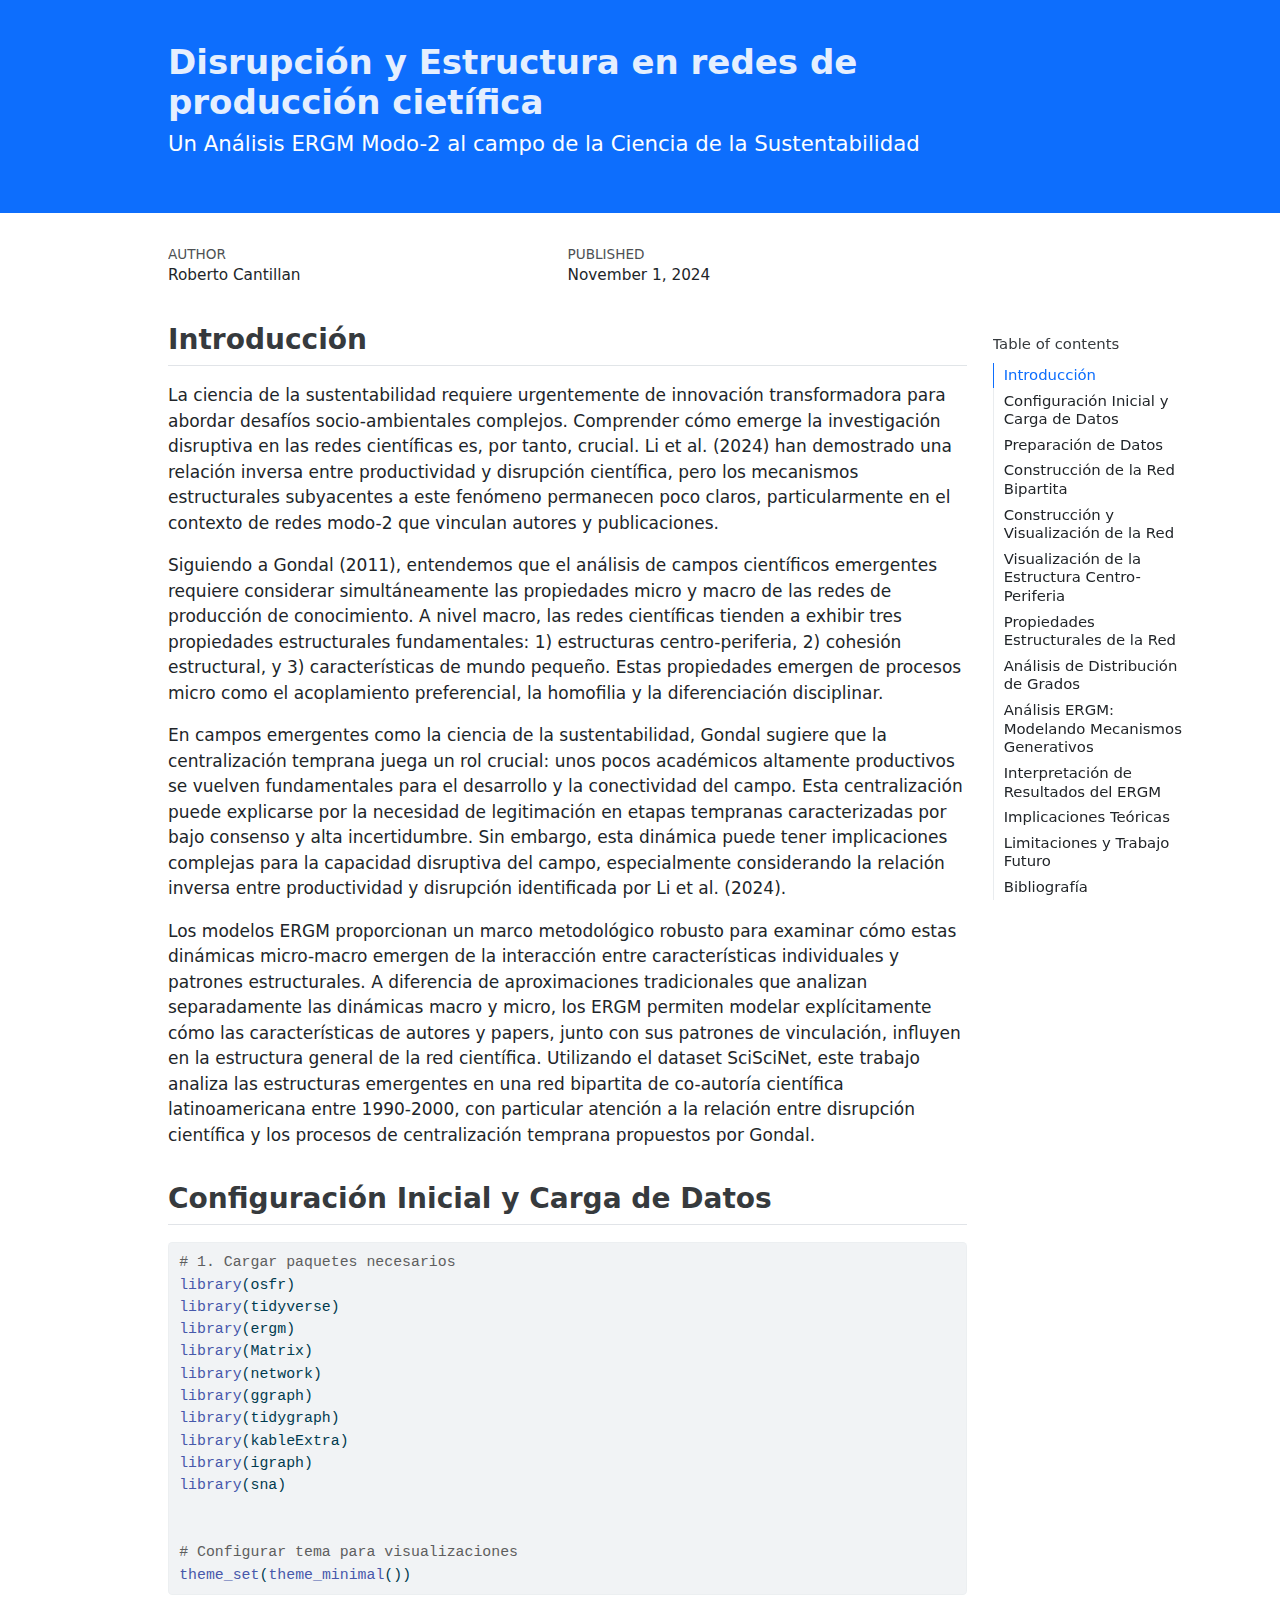
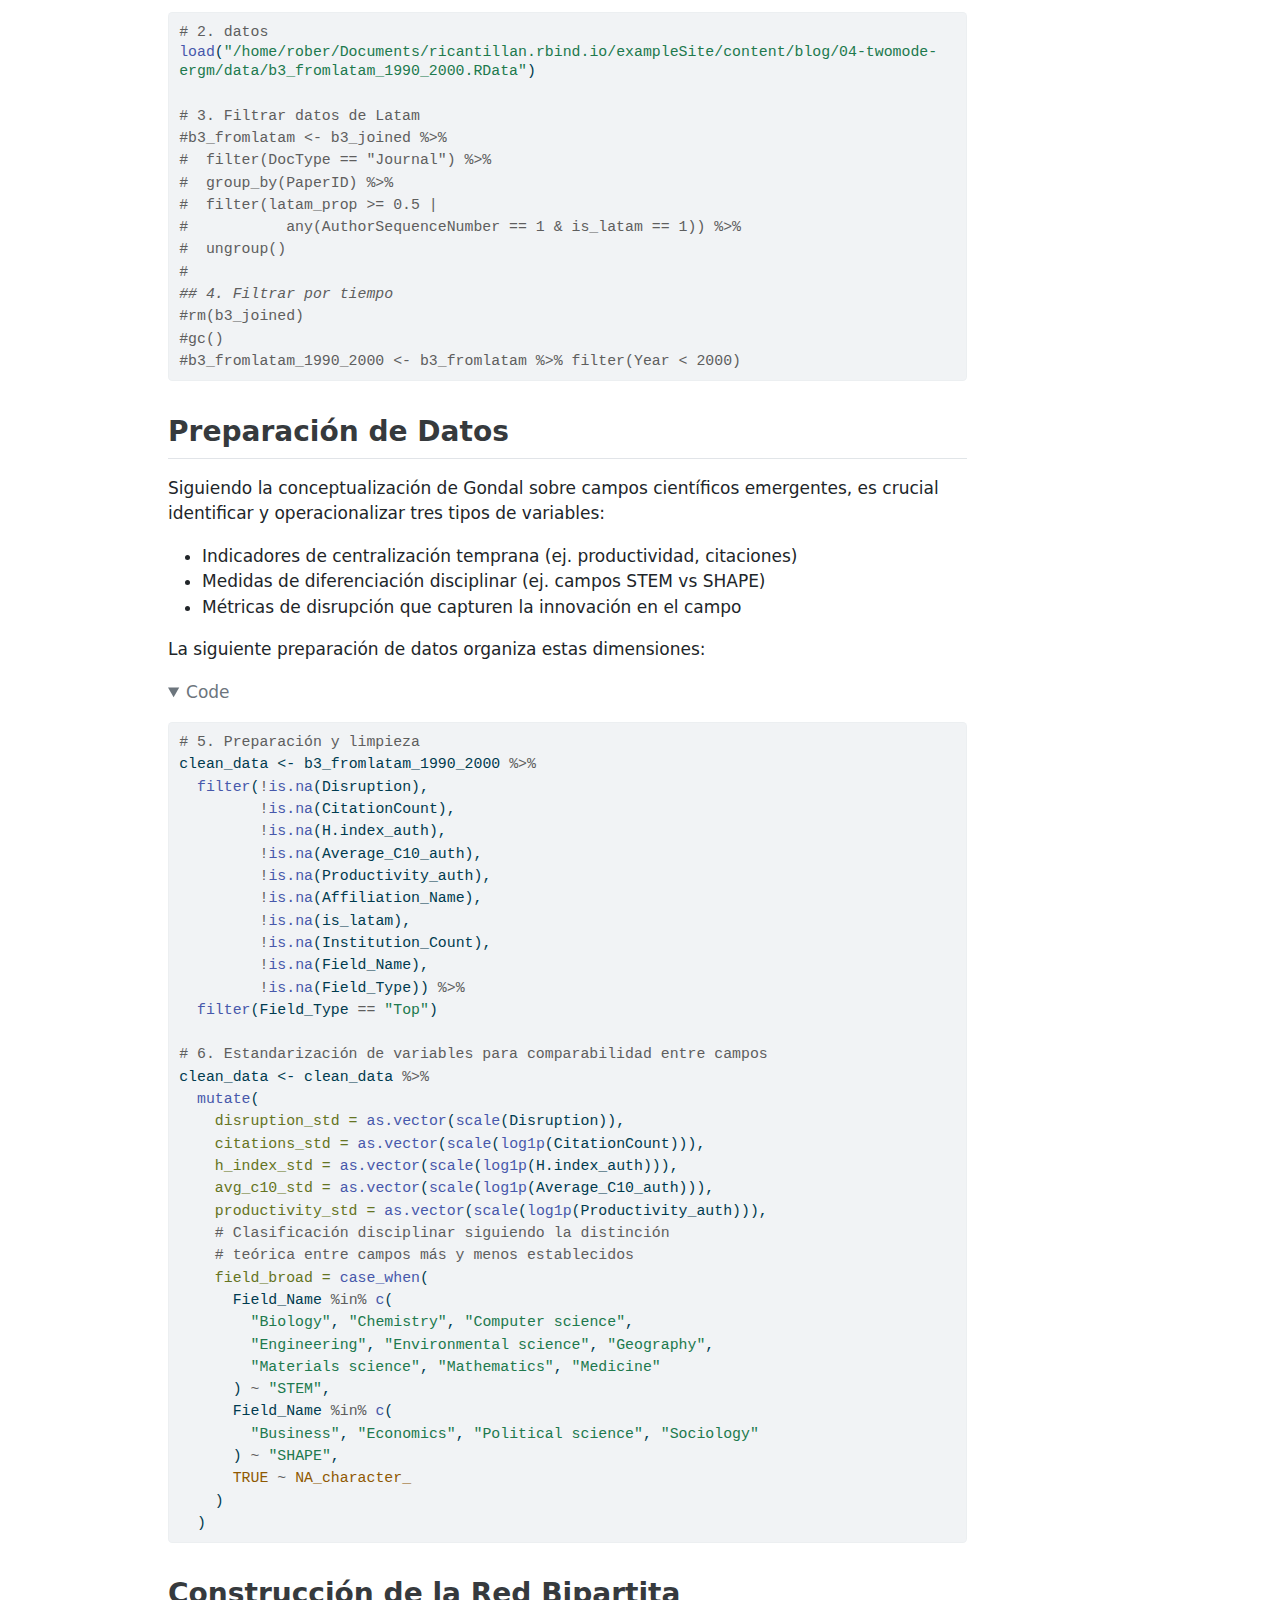
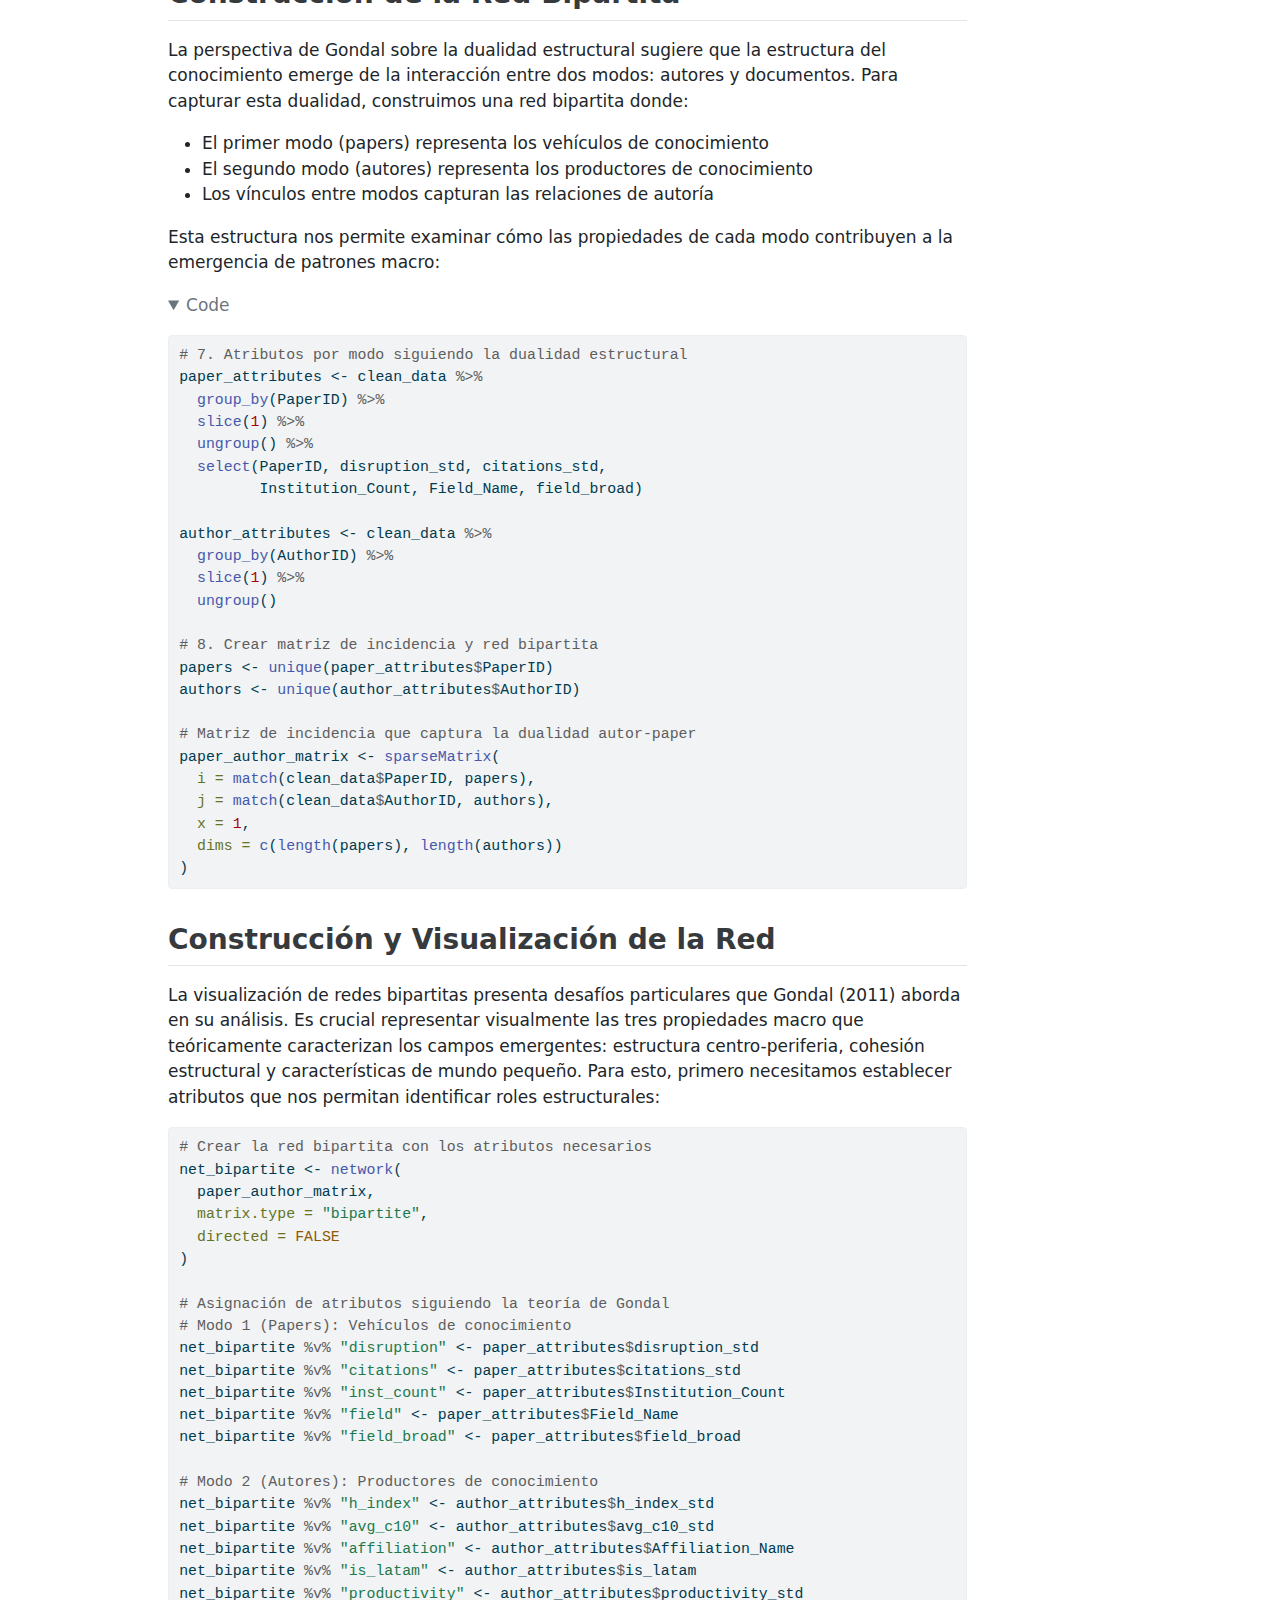
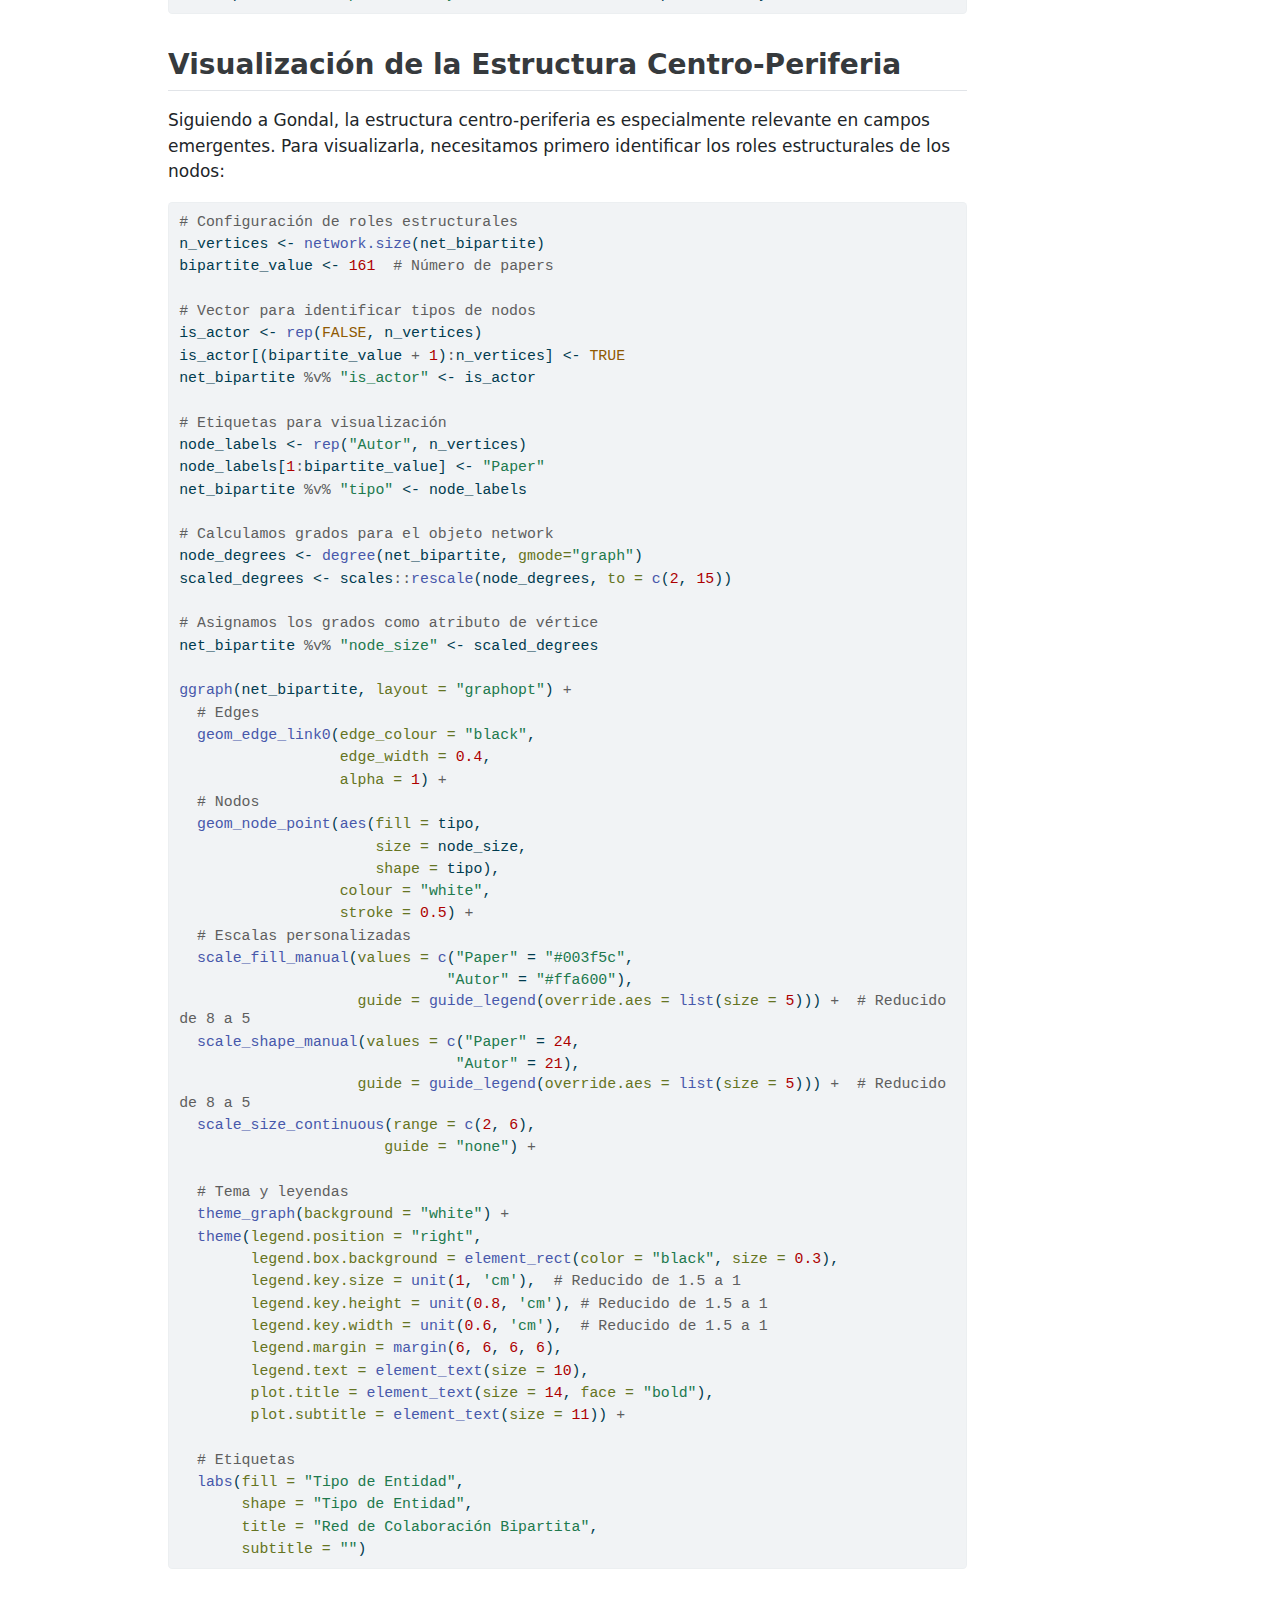
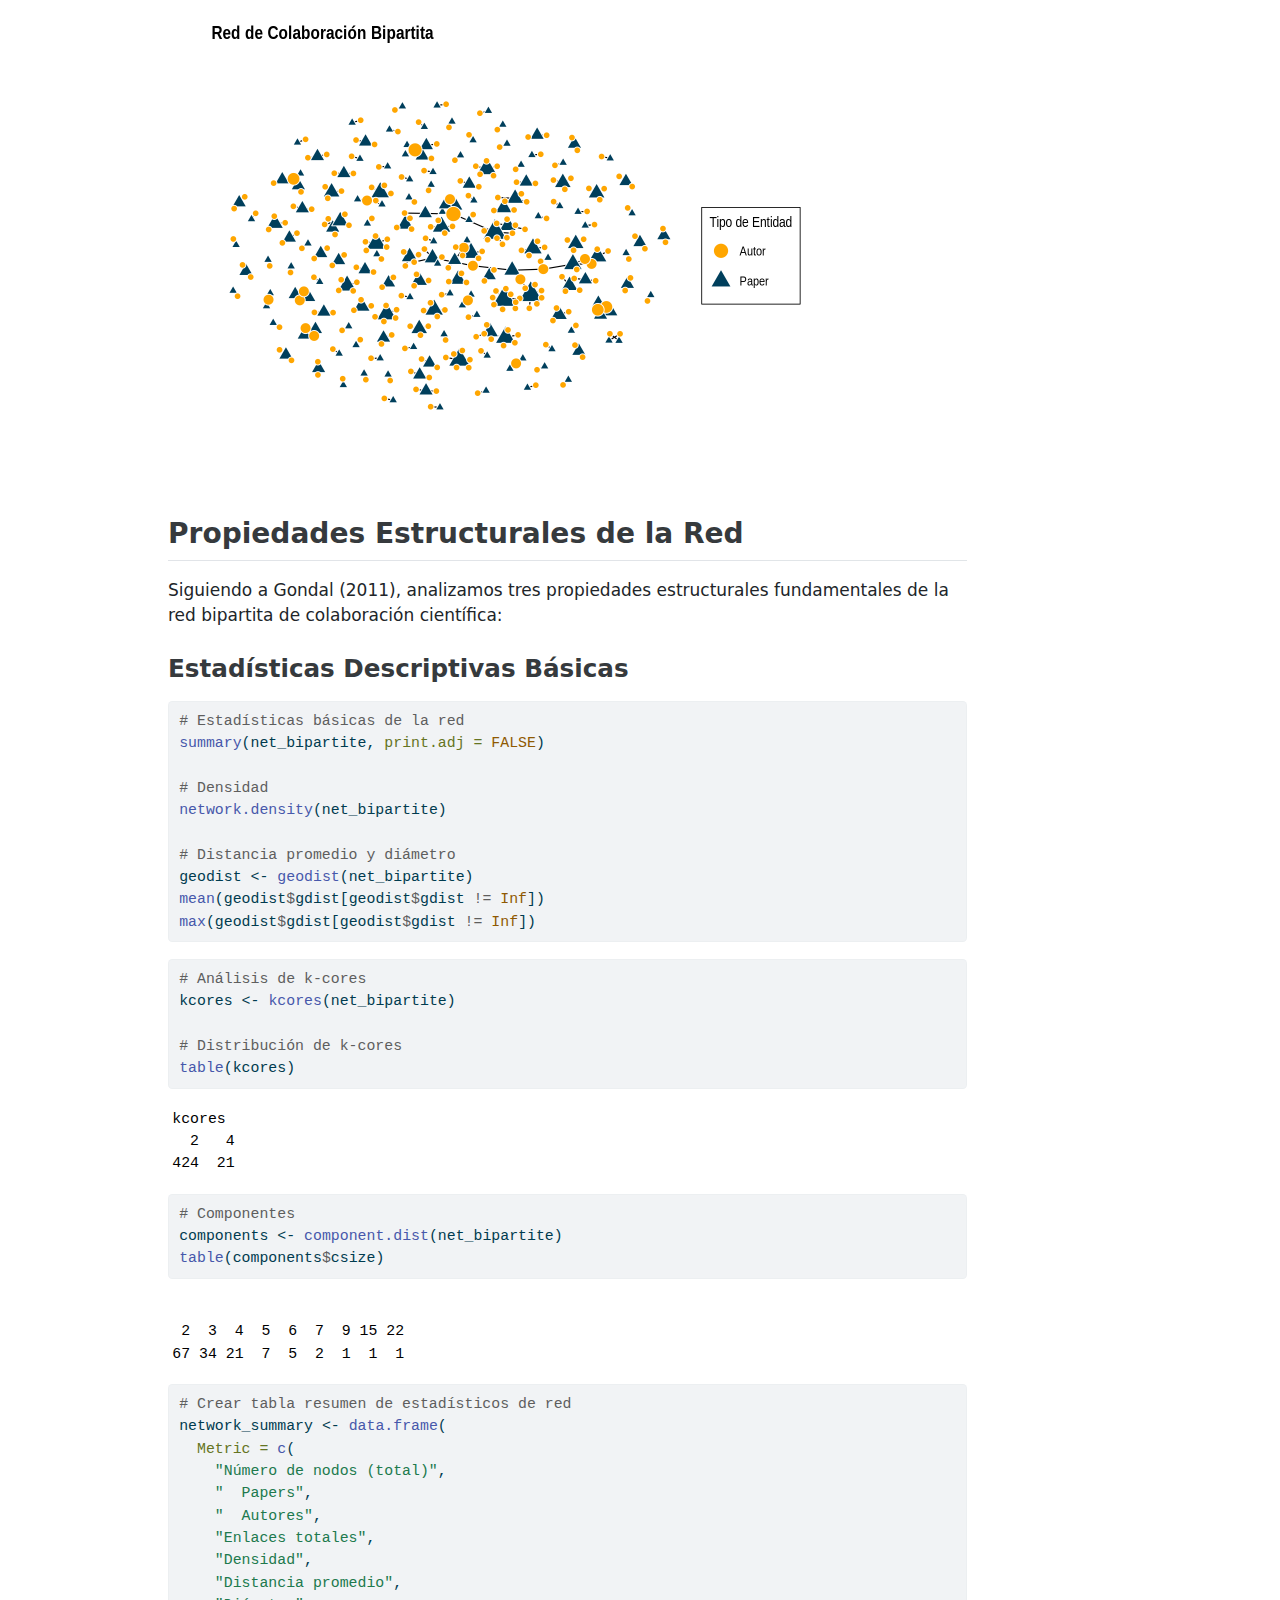
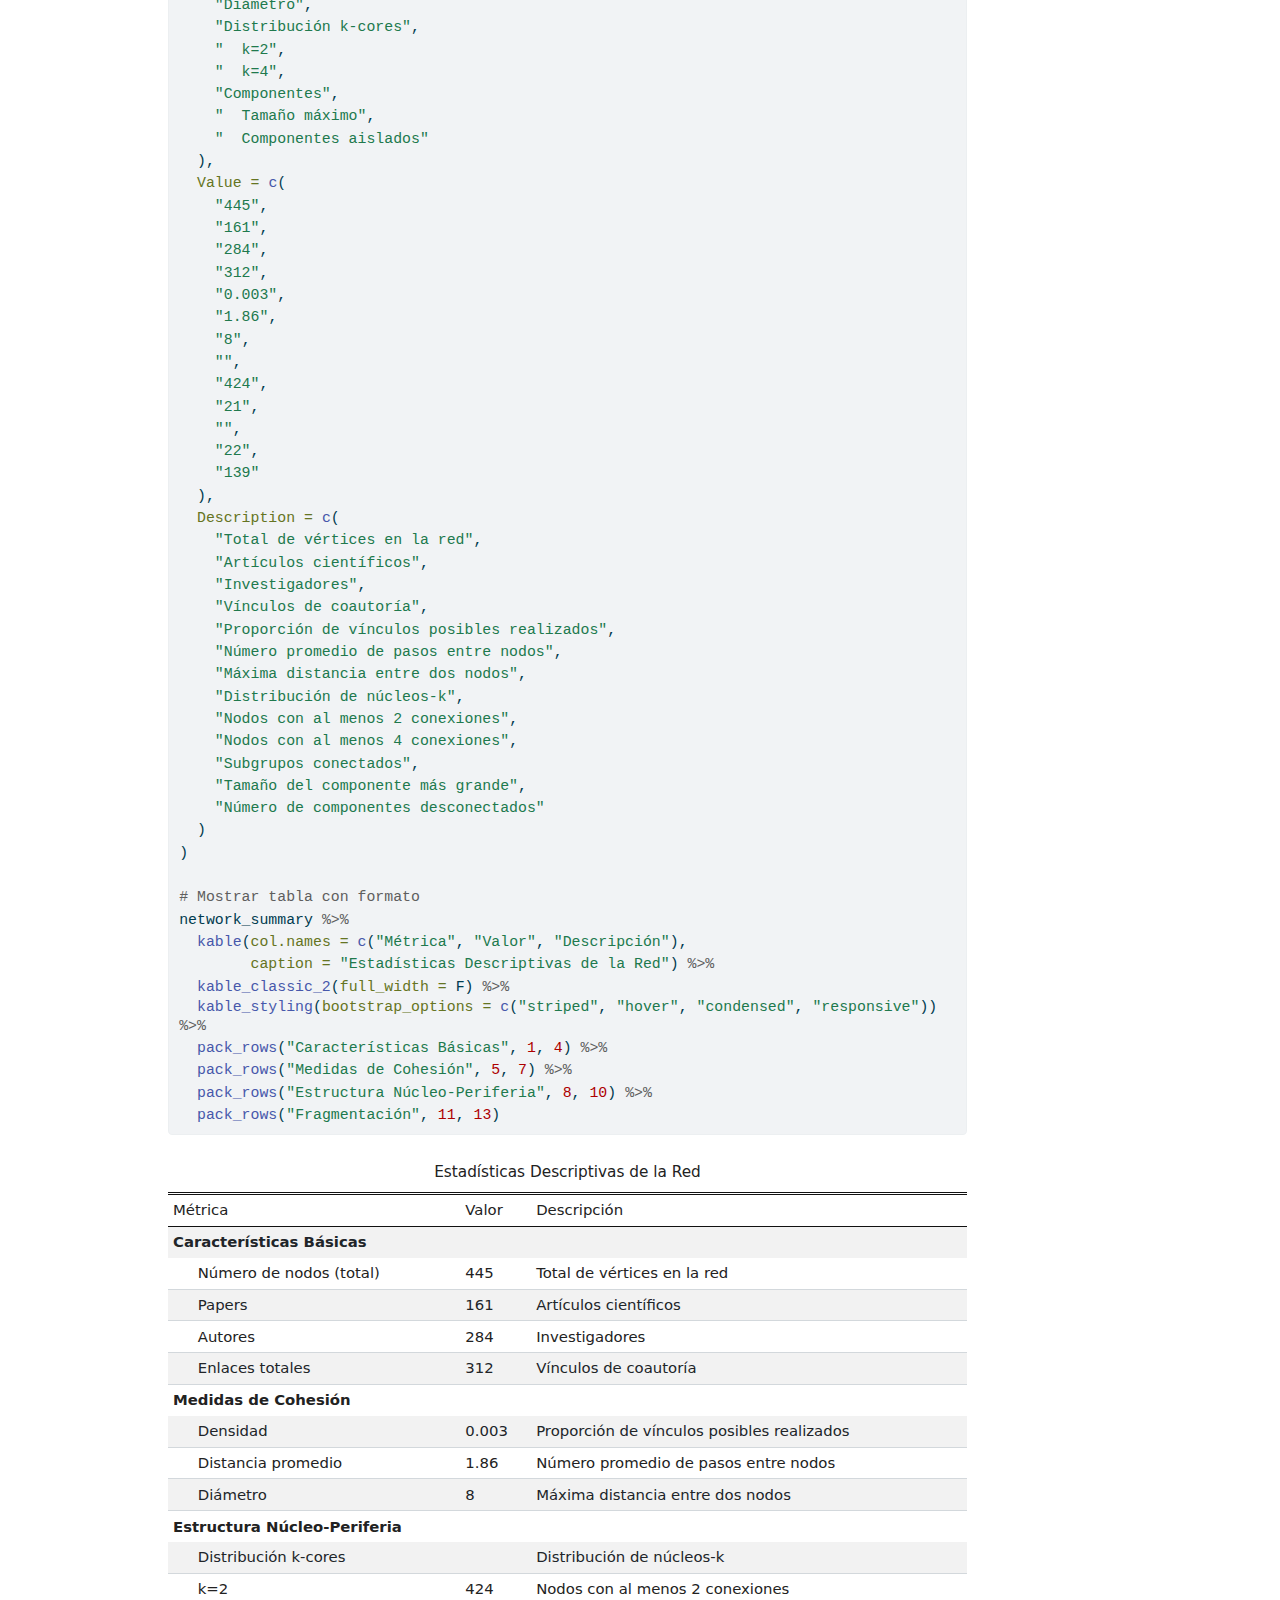
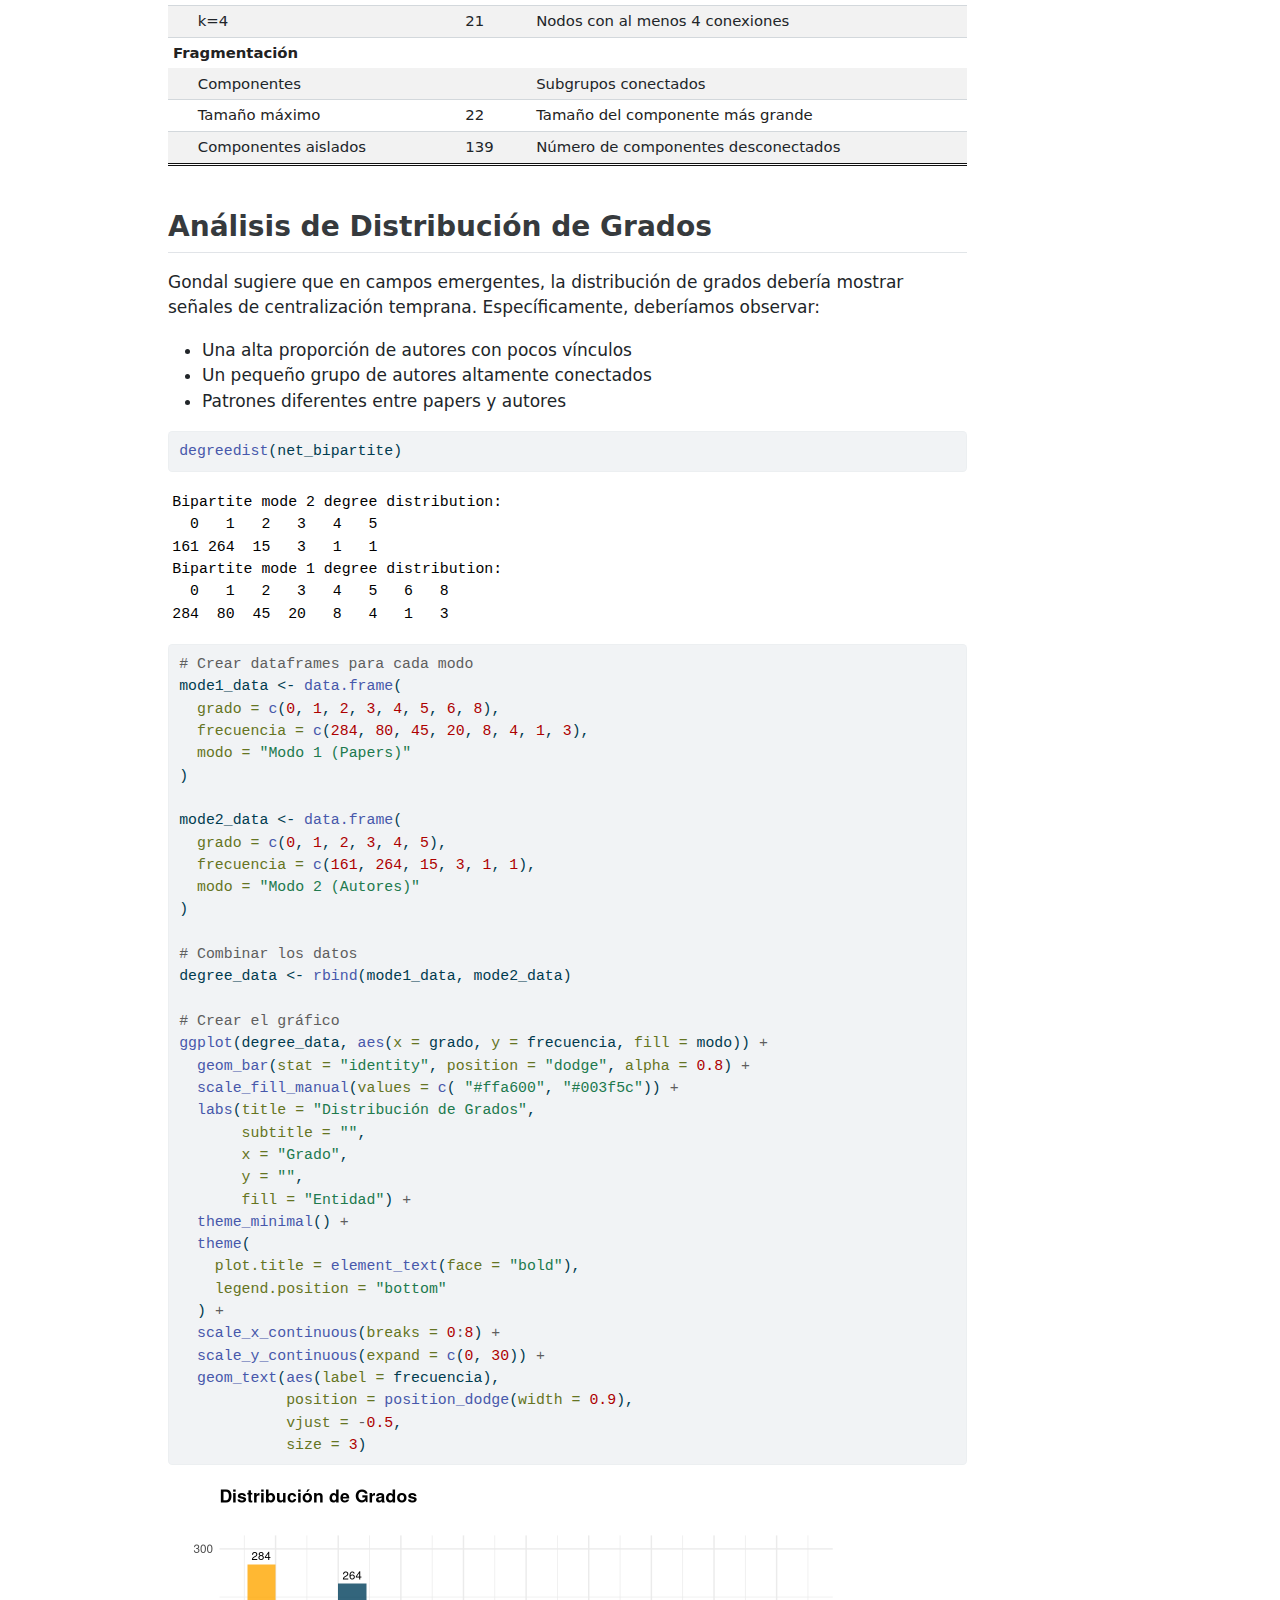
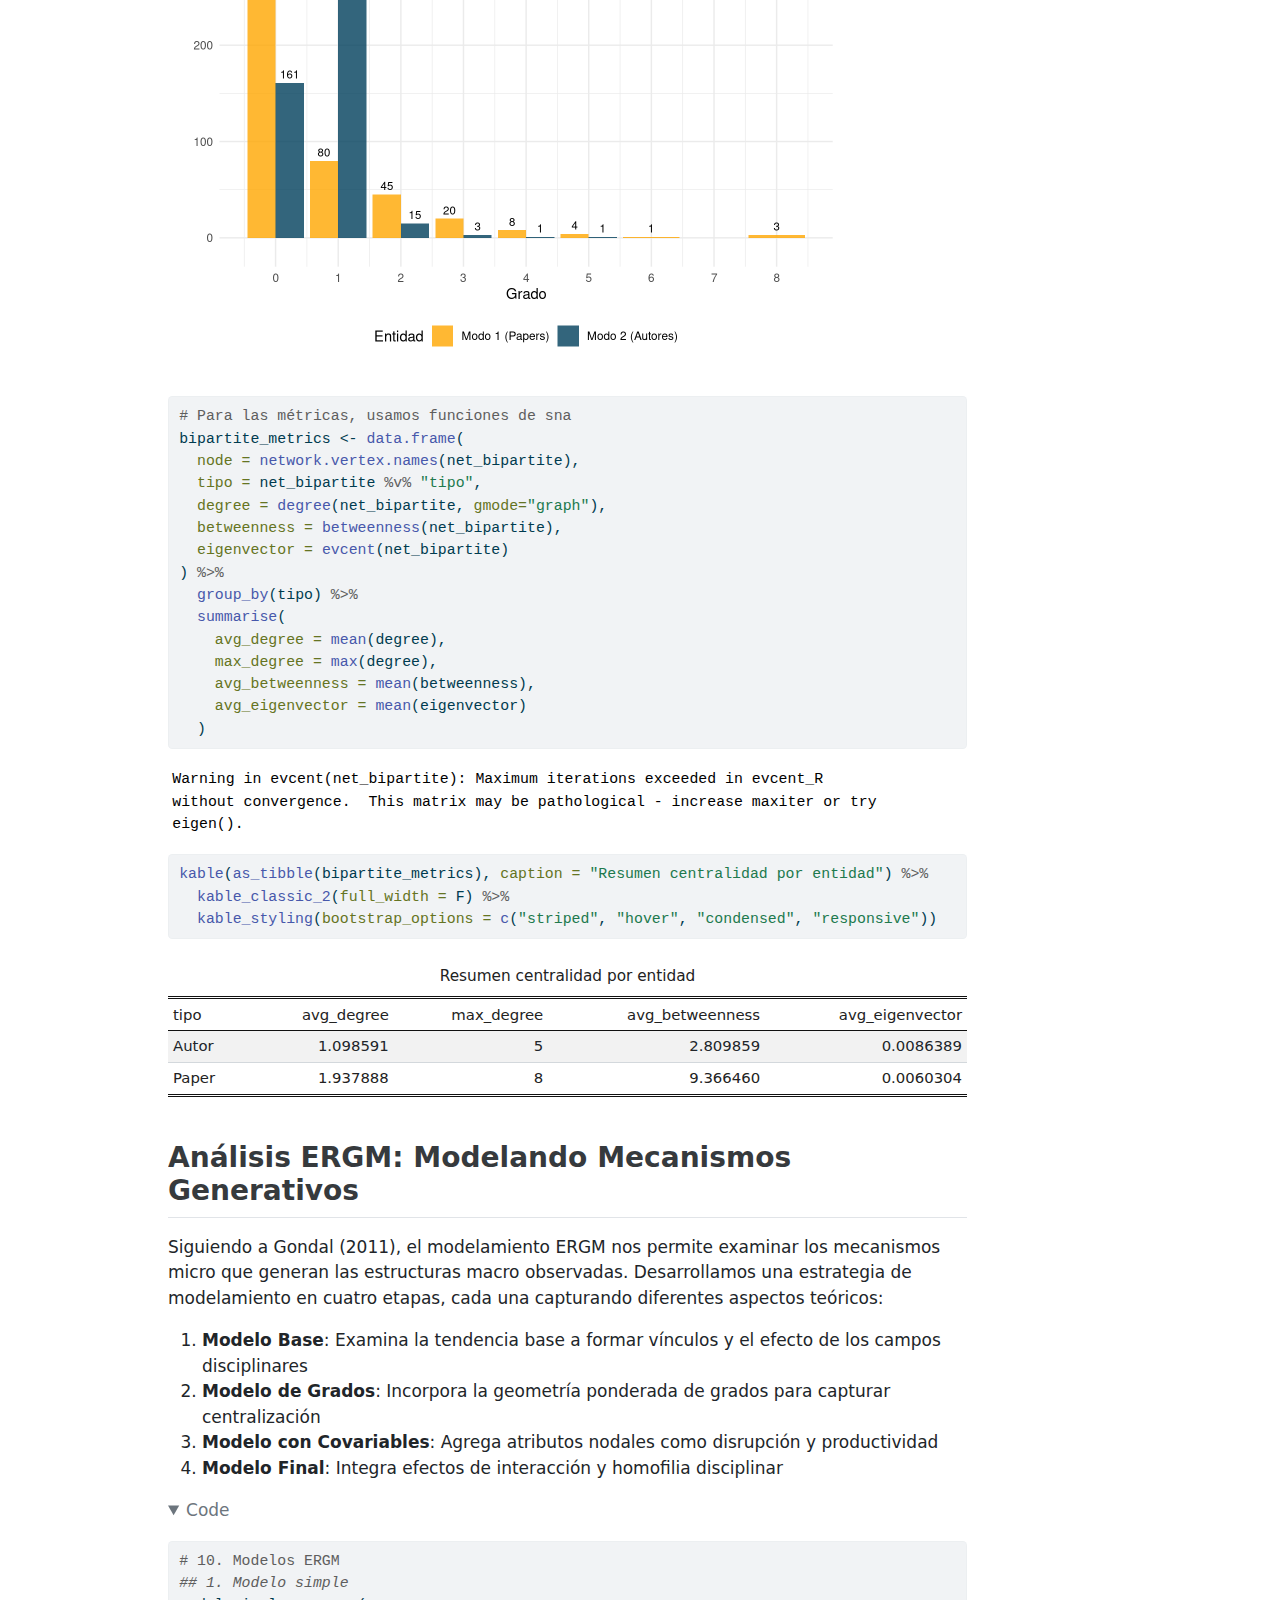
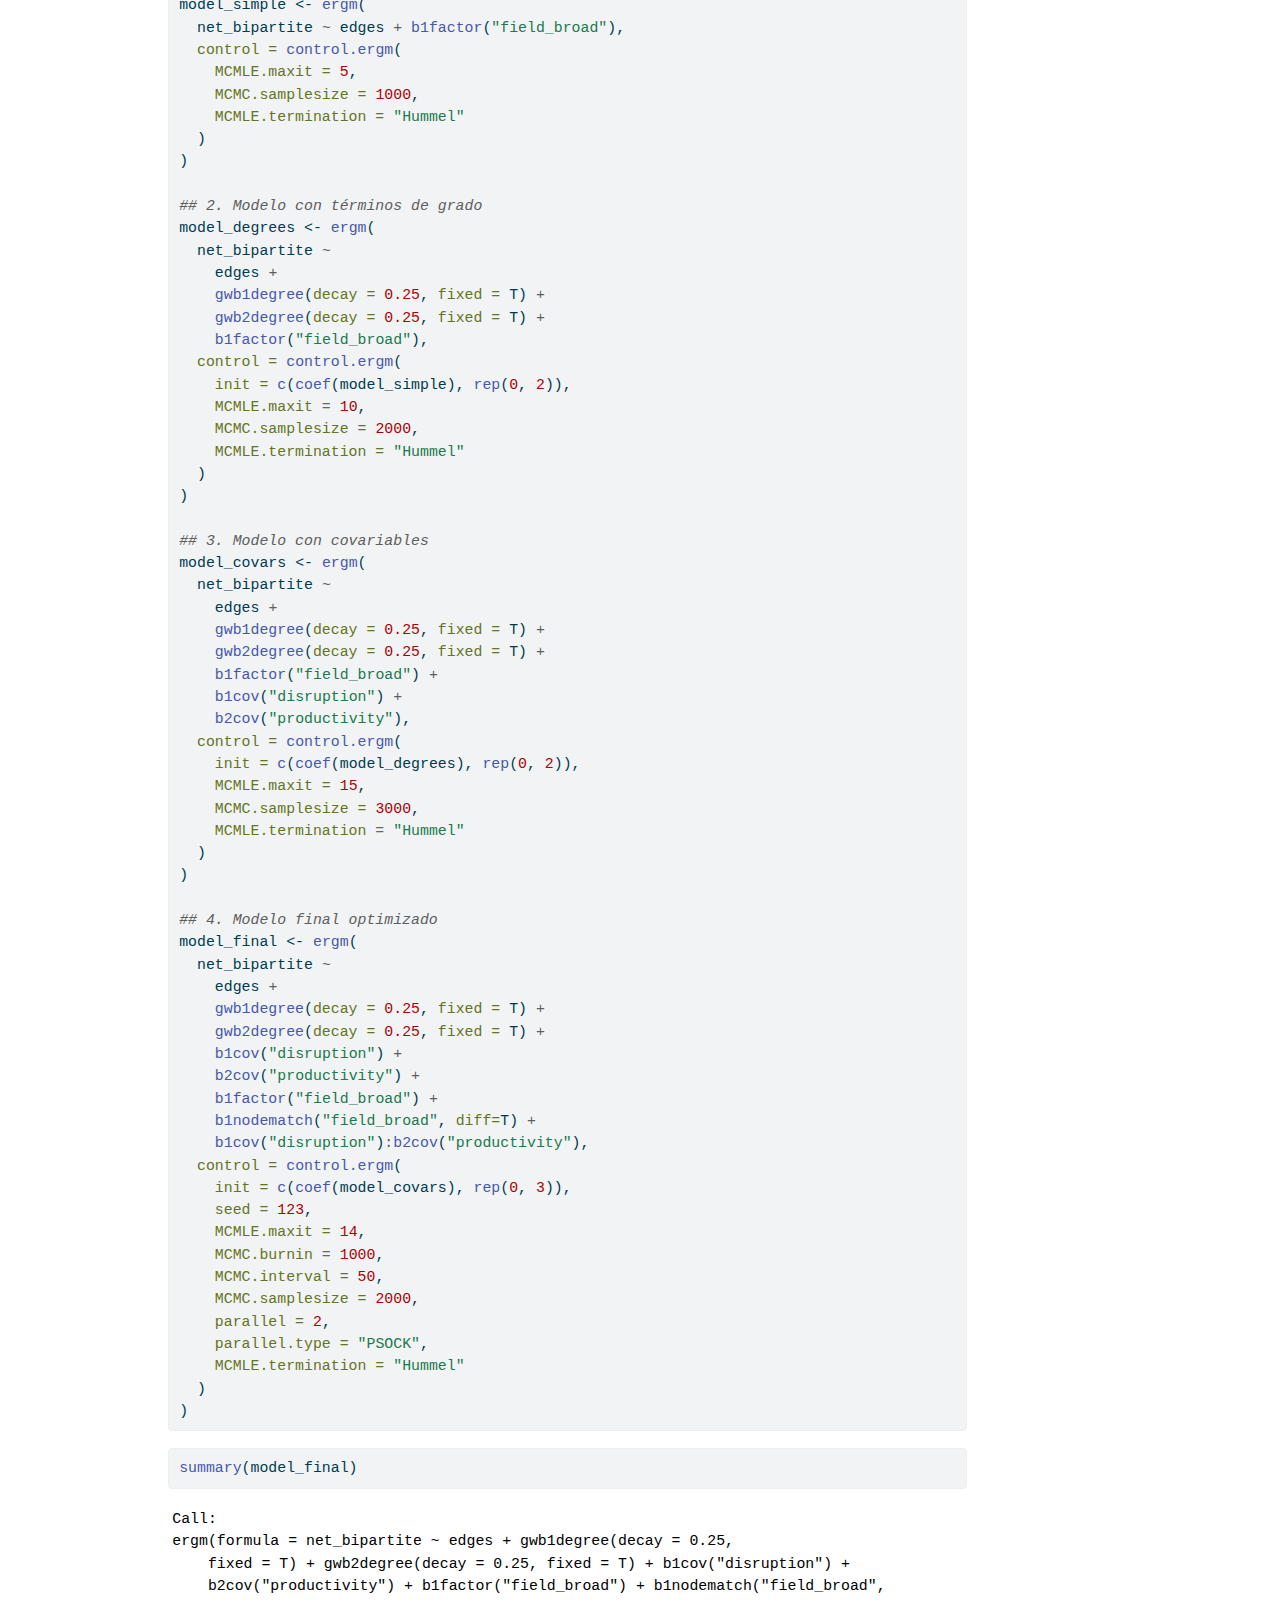
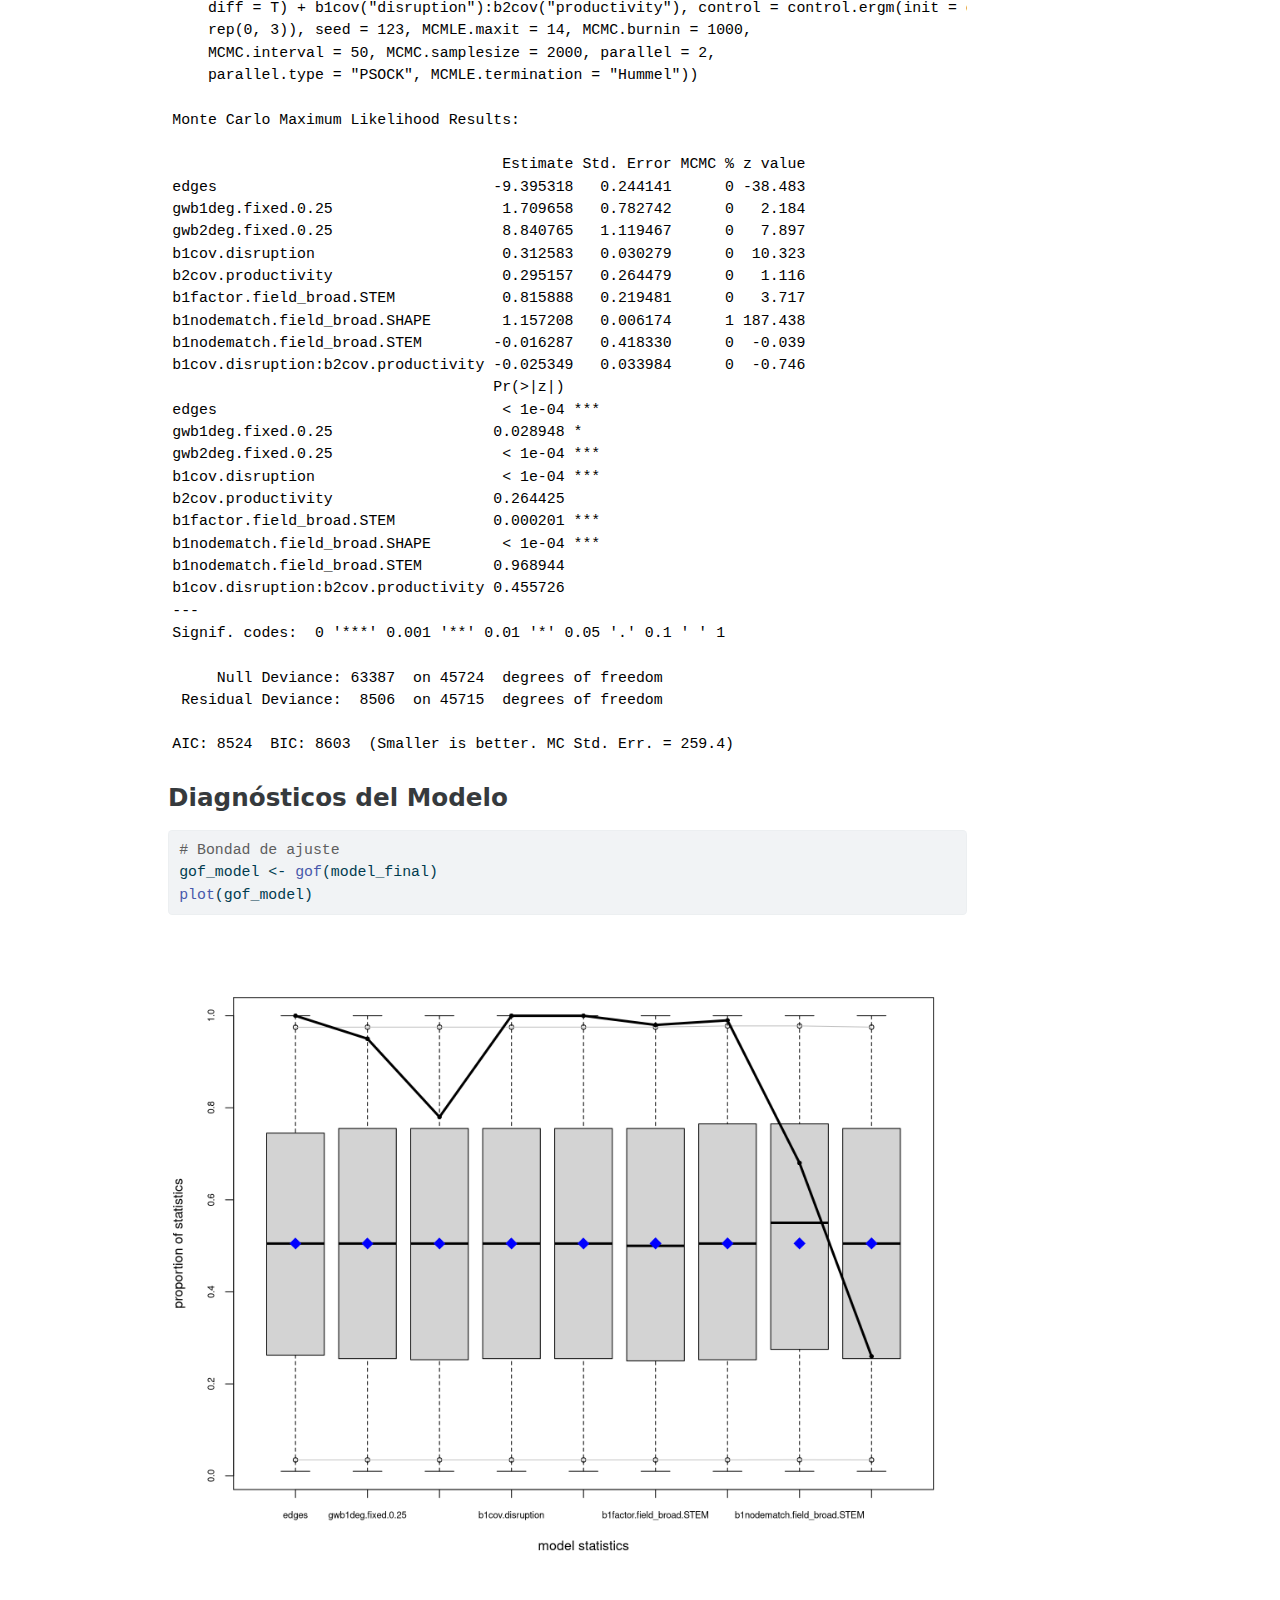
==== commit 35b36133: "local" ====
--- a/exampleSite/content/blog/04-twomode-ergm/index.html
+++ b/exampleSite/content/blog/04-twomode-ergm/index.html
@@ -151,16 +151,6 @@
 
 
 
-<div class="cell">
-<div class="sourceCode cell-code" id="cb1"><pre class="sourceCode css code-with-copy"><code class="sourceCode css"><span id="cb1-1"><a href="#cb1-1" aria-hidden="true" tabindex="-1"></a><span class="fu">.page-main</span> img {</span>
-<span id="cb1-2"><a href="#cb1-2" aria-hidden="true" tabindex="-1"></a>  <span class="kw">box-shadow</span>: <span class="dv">0</span><span class="dt">px</span> <span class="dv">0</span><span class="dt">px</span> <span class="dv">2</span><span class="dt">px</span> <span class="dv">2</span><span class="dt">px</span> <span class="fu">rgba(</span> <span class="dv">0</span><span class="op">,</span> <span class="dv">0</span><span class="op">,</span> <span class="dv">0</span><span class="op">,</span> <span class="dv">0.2</span> <span class="fu">)</span><span class="op">;</span></span>
-<span id="cb1-3"><a href="#cb1-3" aria-hidden="true" tabindex="-1"></a>}</span></code><button title="Copy to Clipboard" class="code-copy-button"><i class="bi"></i></button></pre></div>
-<style type="text/css">
-.page-main img {
-  box-shadow: 0px 0px 2px 2px rgba( 0, 0, 0, 0.2 );
-}
-</style>
-</div>
 <section id="introducción" class="level2">
 <h2 class="anchored" data-anchor-id="introducción">Introducción</h2>
 <p>La ciencia de la sustentabilidad requiere urgentemente de innovación transformadora para abordar desafíos socio-ambientales complejos. Comprender cómo emerge la investigación disruptiva en las redes científicas es, por tanto, crucial. Li et al.&nbsp;(2024) han demostrado una relación inversa entre productividad y disrupción científica, pero los mecanismos estructurales subyacentes a este fenómeno permanecen poco claros, particularmente en el contexto de redes modo-2 que vinculan autores y publicaciones.</p>
@@ -171,38 +161,38 @@
 <section id="configuración-inicial-y-carga-de-datos" class="level2">
 <h2 class="anchored" data-anchor-id="configuración-inicial-y-carga-de-datos">Configuración Inicial y Carga de Datos</h2>
 <div class="cell">
-<div class="sourceCode cell-code" id="cb2"><pre class="sourceCode r code-with-copy"><code class="sourceCode r"><span id="cb2-1"><a href="#cb2-1" aria-hidden="true" tabindex="-1"></a><span class="co"># 1. Cargar paquetes necesarios</span></span>
-<span id="cb2-2"><a href="#cb2-2" aria-hidden="true" tabindex="-1"></a><span class="fu">library</span>(osfr)</span>
-<span id="cb2-3"><a href="#cb2-3" aria-hidden="true" tabindex="-1"></a><span class="fu">library</span>(tidyverse)</span>
-<span id="cb2-4"><a href="#cb2-4" aria-hidden="true" tabindex="-1"></a><span class="fu">library</span>(ergm)</span>
-<span id="cb2-5"><a href="#cb2-5" aria-hidden="true" tabindex="-1"></a><span class="fu">library</span>(Matrix)</span>
-<span id="cb2-6"><a href="#cb2-6" aria-hidden="true" tabindex="-1"></a><span class="fu">library</span>(network)</span>
-<span id="cb2-7"><a href="#cb2-7" aria-hidden="true" tabindex="-1"></a><span class="fu">library</span>(ggraph)</span>
-<span id="cb2-8"><a href="#cb2-8" aria-hidden="true" tabindex="-1"></a><span class="fu">library</span>(tidygraph)</span>
-<span id="cb2-9"><a href="#cb2-9" aria-hidden="true" tabindex="-1"></a><span class="fu">library</span>(kableExtra)</span>
-<span id="cb2-10"><a href="#cb2-10" aria-hidden="true" tabindex="-1"></a><span class="fu">library</span>(igraph)</span>
-<span id="cb2-11"><a href="#cb2-11" aria-hidden="true" tabindex="-1"></a><span class="fu">library</span>(sna)</span>
-<span id="cb2-12"><a href="#cb2-12" aria-hidden="true" tabindex="-1"></a></span>
-<span id="cb2-13"><a href="#cb2-13" aria-hidden="true" tabindex="-1"></a></span>
-<span id="cb2-14"><a href="#cb2-14" aria-hidden="true" tabindex="-1"></a><span class="co"># Configurar tema para visualizaciones</span></span>
-<span id="cb2-15"><a href="#cb2-15" aria-hidden="true" tabindex="-1"></a><span class="fu">theme_set</span>(<span class="fu">theme_minimal</span>())</span></code><button title="Copy to Clipboard" class="code-copy-button"><i class="bi"></i></button></pre></div>
-</div>
-<div class="cell">
-<div class="sourceCode cell-code" id="cb3"><pre class="sourceCode r code-with-copy"><code class="sourceCode r"><span id="cb3-1"><a href="#cb3-1" aria-hidden="true" tabindex="-1"></a><span class="co"># 2. datos </span></span>
-<span id="cb3-2"><a href="#cb3-2" aria-hidden="true" tabindex="-1"></a><span class="fu">load</span>(<span class="st">"/home/rober/Documents/ricantillan.rbind.io/exampleSite/content/blog/04-twomode-ergm/data/b3_fromlatam_1990_2000.RData"</span>)</span>
-<span id="cb3-3"><a href="#cb3-3" aria-hidden="true" tabindex="-1"></a></span>
-<span id="cb3-4"><a href="#cb3-4" aria-hidden="true" tabindex="-1"></a><span class="co"># 3. Filtrar datos de Latam</span></span>
-<span id="cb3-5"><a href="#cb3-5" aria-hidden="true" tabindex="-1"></a><span class="co">#b3_fromlatam &lt;- b3_joined %&gt;%</span></span>
-<span id="cb3-6"><a href="#cb3-6" aria-hidden="true" tabindex="-1"></a><span class="co">#  filter(DocType == "Journal") %&gt;%</span></span>
-<span id="cb3-7"><a href="#cb3-7" aria-hidden="true" tabindex="-1"></a><span class="co">#  group_by(PaperID) %&gt;%</span></span>
-<span id="cb3-8"><a href="#cb3-8" aria-hidden="true" tabindex="-1"></a><span class="co">#  filter(latam_prop &gt;= 0.5 |</span></span>
-<span id="cb3-9"><a href="#cb3-9" aria-hidden="true" tabindex="-1"></a><span class="co">#           any(AuthorSequenceNumber == 1 &amp; is_latam == 1)) %&gt;%</span></span>
-<span id="cb3-10"><a href="#cb3-10" aria-hidden="true" tabindex="-1"></a><span class="co">#  ungroup()</span></span>
-<span id="cb3-11"><a href="#cb3-11" aria-hidden="true" tabindex="-1"></a><span class="co">#</span></span>
-<span id="cb3-12"><a href="#cb3-12" aria-hidden="true" tabindex="-1"></a><span class="do">## 4. Filtrar por tiempo</span></span>
-<span id="cb3-13"><a href="#cb3-13" aria-hidden="true" tabindex="-1"></a><span class="co">#rm(b3_joined)</span></span>
-<span id="cb3-14"><a href="#cb3-14" aria-hidden="true" tabindex="-1"></a><span class="co">#gc()</span></span>
-<span id="cb3-15"><a href="#cb3-15" aria-hidden="true" tabindex="-1"></a><span class="co">#b3_fromlatam_1990_2000 &lt;- b3_fromlatam %&gt;% filter(Year &lt; 2000)</span></span></code><button title="Copy to Clipboard" class="code-copy-button"><i class="bi"></i></button></pre></div>
+<div class="sourceCode cell-code" id="cb1"><pre class="sourceCode r code-with-copy"><code class="sourceCode r"><span id="cb1-1"><a href="#cb1-1" aria-hidden="true" tabindex="-1"></a><span class="co"># 1. Cargar paquetes necesarios</span></span>
+<span id="cb1-2"><a href="#cb1-2" aria-hidden="true" tabindex="-1"></a><span class="fu">library</span>(osfr)</span>
+<span id="cb1-3"><a href="#cb1-3" aria-hidden="true" tabindex="-1"></a><span class="fu">library</span>(tidyverse)</span>
+<span id="cb1-4"><a href="#cb1-4" aria-hidden="true" tabindex="-1"></a><span class="fu">library</span>(ergm)</span>
+<span id="cb1-5"><a href="#cb1-5" aria-hidden="true" tabindex="-1"></a><span class="fu">library</span>(Matrix)</span>
+<span id="cb1-6"><a href="#cb1-6" aria-hidden="true" tabindex="-1"></a><span class="fu">library</span>(network)</span>
+<span id="cb1-7"><a href="#cb1-7" aria-hidden="true" tabindex="-1"></a><span class="fu">library</span>(ggraph)</span>
+<span id="cb1-8"><a href="#cb1-8" aria-hidden="true" tabindex="-1"></a><span class="fu">library</span>(tidygraph)</span>
+<span id="cb1-9"><a href="#cb1-9" aria-hidden="true" tabindex="-1"></a><span class="fu">library</span>(kableExtra)</span>
+<span id="cb1-10"><a href="#cb1-10" aria-hidden="true" tabindex="-1"></a><span class="fu">library</span>(igraph)</span>
+<span id="cb1-11"><a href="#cb1-11" aria-hidden="true" tabindex="-1"></a><span class="fu">library</span>(sna)</span>
+<span id="cb1-12"><a href="#cb1-12" aria-hidden="true" tabindex="-1"></a></span>
+<span id="cb1-13"><a href="#cb1-13" aria-hidden="true" tabindex="-1"></a></span>
+<span id="cb1-14"><a href="#cb1-14" aria-hidden="true" tabindex="-1"></a><span class="co"># Configurar tema para visualizaciones</span></span>
+<span id="cb1-15"><a href="#cb1-15" aria-hidden="true" tabindex="-1"></a><span class="fu">theme_set</span>(<span class="fu">theme_minimal</span>())</span></code><button title="Copy to Clipboard" class="code-copy-button"><i class="bi"></i></button></pre></div>
+</div>
+<div class="cell">
+<div class="sourceCode cell-code" id="cb2"><pre class="sourceCode r code-with-copy"><code class="sourceCode r"><span id="cb2-1"><a href="#cb2-1" aria-hidden="true" tabindex="-1"></a><span class="co"># 2. datos </span></span>
+<span id="cb2-2"><a href="#cb2-2" aria-hidden="true" tabindex="-1"></a><span class="fu">load</span>(<span class="st">"/home/rober/Documents/ricantillan.rbind.io/exampleSite/content/blog/04-twomode-ergm/data/b3_fromlatam_1990_2000.RData"</span>)</span>
+<span id="cb2-3"><a href="#cb2-3" aria-hidden="true" tabindex="-1"></a></span>
+<span id="cb2-4"><a href="#cb2-4" aria-hidden="true" tabindex="-1"></a><span class="co"># 3. Filtrar datos de Latam</span></span>
+<span id="cb2-5"><a href="#cb2-5" aria-hidden="true" tabindex="-1"></a><span class="co">#b3_fromlatam &lt;- b3_joined %&gt;%</span></span>
+<span id="cb2-6"><a href="#cb2-6" aria-hidden="true" tabindex="-1"></a><span class="co">#  filter(DocType == "Journal") %&gt;%</span></span>
+<span id="cb2-7"><a href="#cb2-7" aria-hidden="true" tabindex="-1"></a><span class="co">#  group_by(PaperID) %&gt;%</span></span>
+<span id="cb2-8"><a href="#cb2-8" aria-hidden="true" tabindex="-1"></a><span class="co">#  filter(latam_prop &gt;= 0.5 |</span></span>
+<span id="cb2-9"><a href="#cb2-9" aria-hidden="true" tabindex="-1"></a><span class="co">#           any(AuthorSequenceNumber == 1 &amp; is_latam == 1)) %&gt;%</span></span>
+<span id="cb2-10"><a href="#cb2-10" aria-hidden="true" tabindex="-1"></a><span class="co">#  ungroup()</span></span>
+<span id="cb2-11"><a href="#cb2-11" aria-hidden="true" tabindex="-1"></a><span class="co">#</span></span>
+<span id="cb2-12"><a href="#cb2-12" aria-hidden="true" tabindex="-1"></a><span class="do">## 4. Filtrar por tiempo</span></span>
+<span id="cb2-13"><a href="#cb2-13" aria-hidden="true" tabindex="-1"></a><span class="co">#rm(b3_joined)</span></span>
+<span id="cb2-14"><a href="#cb2-14" aria-hidden="true" tabindex="-1"></a><span class="co">#gc()</span></span>
+<span id="cb2-15"><a href="#cb2-15" aria-hidden="true" tabindex="-1"></a><span class="co">#b3_fromlatam_1990_2000 &lt;- b3_fromlatam %&gt;% filter(Year &lt; 2000)</span></span></code><button title="Copy to Clipboard" class="code-copy-button"><i class="bi"></i></button></pre></div>
 </div>
 </section>
 <section id="preparación-de-datos" class="level2">
@@ -217,42 +207,42 @@
 <div class="cell">
 <details open="">
 <summary>Code</summary>
-<div class="sourceCode cell-code" id="cb4"><pre class="sourceCode r code-with-copy"><code class="sourceCode r"><span id="cb4-1"><a href="#cb4-1" aria-hidden="true" tabindex="-1"></a><span class="co"># 5. Preparación y limpieza</span></span>
-<span id="cb4-2"><a href="#cb4-2" aria-hidden="true" tabindex="-1"></a>clean_data <span class="ot">&lt;-</span> b3_fromlatam_1990_2000 <span class="sc">%&gt;%</span></span>
-<span id="cb4-3"><a href="#cb4-3" aria-hidden="true" tabindex="-1"></a>  <span class="fu">filter</span>(<span class="sc">!</span><span class="fu">is.na</span>(Disruption),</span>
-<span id="cb4-4"><a href="#cb4-4" aria-hidden="true" tabindex="-1"></a>         <span class="sc">!</span><span class="fu">is.na</span>(CitationCount), </span>
-<span id="cb4-5"><a href="#cb4-5" aria-hidden="true" tabindex="-1"></a>         <span class="sc">!</span><span class="fu">is.na</span>(H.index_auth),</span>
-<span id="cb4-6"><a href="#cb4-6" aria-hidden="true" tabindex="-1"></a>         <span class="sc">!</span><span class="fu">is.na</span>(Average_C10_auth),</span>
-<span id="cb4-7"><a href="#cb4-7" aria-hidden="true" tabindex="-1"></a>         <span class="sc">!</span><span class="fu">is.na</span>(Productivity_auth),</span>
-<span id="cb4-8"><a href="#cb4-8" aria-hidden="true" tabindex="-1"></a>         <span class="sc">!</span><span class="fu">is.na</span>(Affiliation_Name),</span>
-<span id="cb4-9"><a href="#cb4-9" aria-hidden="true" tabindex="-1"></a>         <span class="sc">!</span><span class="fu">is.na</span>(is_latam),</span>
-<span id="cb4-10"><a href="#cb4-10" aria-hidden="true" tabindex="-1"></a>         <span class="sc">!</span><span class="fu">is.na</span>(Institution_Count),</span>
-<span id="cb4-11"><a href="#cb4-11" aria-hidden="true" tabindex="-1"></a>         <span class="sc">!</span><span class="fu">is.na</span>(Field_Name),</span>
-<span id="cb4-12"><a href="#cb4-12" aria-hidden="true" tabindex="-1"></a>         <span class="sc">!</span><span class="fu">is.na</span>(Field_Type)) <span class="sc">%&gt;%</span></span>
-<span id="cb4-13"><a href="#cb4-13" aria-hidden="true" tabindex="-1"></a>  <span class="fu">filter</span>(Field_Type <span class="sc">==</span> <span class="st">"Top"</span>)</span>
-<span id="cb4-14"><a href="#cb4-14" aria-hidden="true" tabindex="-1"></a></span>
-<span id="cb4-15"><a href="#cb4-15" aria-hidden="true" tabindex="-1"></a><span class="co"># 6. Estandarización de variables para comparabilidad entre campos</span></span>
-<span id="cb4-16"><a href="#cb4-16" aria-hidden="true" tabindex="-1"></a>clean_data <span class="ot">&lt;-</span> clean_data <span class="sc">%&gt;%</span></span>
-<span id="cb4-17"><a href="#cb4-17" aria-hidden="true" tabindex="-1"></a>  <span class="fu">mutate</span>(</span>
-<span id="cb4-18"><a href="#cb4-18" aria-hidden="true" tabindex="-1"></a>    <span class="at">disruption_std =</span> <span class="fu">as.vector</span>(<span class="fu">scale</span>(Disruption)),</span>
-<span id="cb4-19"><a href="#cb4-19" aria-hidden="true" tabindex="-1"></a>    <span class="at">citations_std =</span> <span class="fu">as.vector</span>(<span class="fu">scale</span>(<span class="fu">log1p</span>(CitationCount))),</span>
-<span id="cb4-20"><a href="#cb4-20" aria-hidden="true" tabindex="-1"></a>    <span class="at">h_index_std =</span> <span class="fu">as.vector</span>(<span class="fu">scale</span>(<span class="fu">log1p</span>(H.index_auth))),</span>
-<span id="cb4-21"><a href="#cb4-21" aria-hidden="true" tabindex="-1"></a>    <span class="at">avg_c10_std =</span> <span class="fu">as.vector</span>(<span class="fu">scale</span>(<span class="fu">log1p</span>(Average_C10_auth))),</span>
-<span id="cb4-22"><a href="#cb4-22" aria-hidden="true" tabindex="-1"></a>    <span class="at">productivity_std =</span> <span class="fu">as.vector</span>(<span class="fu">scale</span>(<span class="fu">log1p</span>(Productivity_auth))),</span>
-<span id="cb4-23"><a href="#cb4-23" aria-hidden="true" tabindex="-1"></a>    <span class="co"># Clasificación disciplinar siguiendo la distinción </span></span>
-<span id="cb4-24"><a href="#cb4-24" aria-hidden="true" tabindex="-1"></a>    <span class="co"># teórica entre campos más y menos establecidos</span></span>
-<span id="cb4-25"><a href="#cb4-25" aria-hidden="true" tabindex="-1"></a>    <span class="at">field_broad =</span> <span class="fu">case_when</span>(</span>
-<span id="cb4-26"><a href="#cb4-26" aria-hidden="true" tabindex="-1"></a>      Field_Name <span class="sc">%in%</span> <span class="fu">c</span>(</span>
-<span id="cb4-27"><a href="#cb4-27" aria-hidden="true" tabindex="-1"></a>        <span class="st">"Biology"</span>, <span class="st">"Chemistry"</span>, <span class="st">"Computer science"</span>,</span>
-<span id="cb4-28"><a href="#cb4-28" aria-hidden="true" tabindex="-1"></a>        <span class="st">"Engineering"</span>, <span class="st">"Environmental science"</span>, <span class="st">"Geography"</span>,</span>
-<span id="cb4-29"><a href="#cb4-29" aria-hidden="true" tabindex="-1"></a>        <span class="st">"Materials science"</span>, <span class="st">"Mathematics"</span>, <span class="st">"Medicine"</span></span>
-<span id="cb4-30"><a href="#cb4-30" aria-hidden="true" tabindex="-1"></a>      ) <span class="sc">~</span> <span class="st">"STEM"</span>,</span>
-<span id="cb4-31"><a href="#cb4-31" aria-hidden="true" tabindex="-1"></a>      Field_Name <span class="sc">%in%</span> <span class="fu">c</span>(</span>
-<span id="cb4-32"><a href="#cb4-32" aria-hidden="true" tabindex="-1"></a>        <span class="st">"Business"</span>, <span class="st">"Economics"</span>, <span class="st">"Political science"</span>, <span class="st">"Sociology"</span></span>
-<span id="cb4-33"><a href="#cb4-33" aria-hidden="true" tabindex="-1"></a>      ) <span class="sc">~</span> <span class="st">"SHAPE"</span>,</span>
-<span id="cb4-34"><a href="#cb4-34" aria-hidden="true" tabindex="-1"></a>      <span class="cn">TRUE</span> <span class="sc">~</span> <span class="cn">NA_character_</span></span>
-<span id="cb4-35"><a href="#cb4-35" aria-hidden="true" tabindex="-1"></a>    )</span>
-<span id="cb4-36"><a href="#cb4-36" aria-hidden="true" tabindex="-1"></a>  )</span></code><button title="Copy to Clipboard" class="code-copy-button"><i class="bi"></i></button></pre></div>
+<div class="sourceCode cell-code" id="cb3"><pre class="sourceCode r code-with-copy"><code class="sourceCode r"><span id="cb3-1"><a href="#cb3-1" aria-hidden="true" tabindex="-1"></a><span class="co"># 5. Preparación y limpieza</span></span>
+<span id="cb3-2"><a href="#cb3-2" aria-hidden="true" tabindex="-1"></a>clean_data <span class="ot">&lt;-</span> b3_fromlatam_1990_2000 <span class="sc">%&gt;%</span></span>
+<span id="cb3-3"><a href="#cb3-3" aria-hidden="true" tabindex="-1"></a>  <span class="fu">filter</span>(<span class="sc">!</span><span class="fu">is.na</span>(Disruption),</span>
+<span id="cb3-4"><a href="#cb3-4" aria-hidden="true" tabindex="-1"></a>         <span class="sc">!</span><span class="fu">is.na</span>(CitationCount), </span>
+<span id="cb3-5"><a href="#cb3-5" aria-hidden="true" tabindex="-1"></a>         <span class="sc">!</span><span class="fu">is.na</span>(H.index_auth),</span>
+<span id="cb3-6"><a href="#cb3-6" aria-hidden="true" tabindex="-1"></a>         <span class="sc">!</span><span class="fu">is.na</span>(Average_C10_auth),</span>
+<span id="cb3-7"><a href="#cb3-7" aria-hidden="true" tabindex="-1"></a>         <span class="sc">!</span><span class="fu">is.na</span>(Productivity_auth),</span>
+<span id="cb3-8"><a href="#cb3-8" aria-hidden="true" tabindex="-1"></a>         <span class="sc">!</span><span class="fu">is.na</span>(Affiliation_Name),</span>
+<span id="cb3-9"><a href="#cb3-9" aria-hidden="true" tabindex="-1"></a>         <span class="sc">!</span><span class="fu">is.na</span>(is_latam),</span>
+<span id="cb3-10"><a href="#cb3-10" aria-hidden="true" tabindex="-1"></a>         <span class="sc">!</span><span class="fu">is.na</span>(Institution_Count),</span>
+<span id="cb3-11"><a href="#cb3-11" aria-hidden="true" tabindex="-1"></a>         <span class="sc">!</span><span class="fu">is.na</span>(Field_Name),</span>
+<span id="cb3-12"><a href="#cb3-12" aria-hidden="true" tabindex="-1"></a>         <span class="sc">!</span><span class="fu">is.na</span>(Field_Type)) <span class="sc">%&gt;%</span></span>
+<span id="cb3-13"><a href="#cb3-13" aria-hidden="true" tabindex="-1"></a>  <span class="fu">filter</span>(Field_Type <span class="sc">==</span> <span class="st">"Top"</span>)</span>
+<span id="cb3-14"><a href="#cb3-14" aria-hidden="true" tabindex="-1"></a></span>
+<span id="cb3-15"><a href="#cb3-15" aria-hidden="true" tabindex="-1"></a><span class="co"># 6. Estandarización de variables para comparabilidad entre campos</span></span>
+<span id="cb3-16"><a href="#cb3-16" aria-hidden="true" tabindex="-1"></a>clean_data <span class="ot">&lt;-</span> clean_data <span class="sc">%&gt;%</span></span>
+<span id="cb3-17"><a href="#cb3-17" aria-hidden="true" tabindex="-1"></a>  <span class="fu">mutate</span>(</span>
+<span id="cb3-18"><a href="#cb3-18" aria-hidden="true" tabindex="-1"></a>    <span class="at">disruption_std =</span> <span class="fu">as.vector</span>(<span class="fu">scale</span>(Disruption)),</span>
+<span id="cb3-19"><a href="#cb3-19" aria-hidden="true" tabindex="-1"></a>    <span class="at">citations_std =</span> <span class="fu">as.vector</span>(<span class="fu">scale</span>(<span class="fu">log1p</span>(CitationCount))),</span>
+<span id="cb3-20"><a href="#cb3-20" aria-hidden="true" tabindex="-1"></a>    <span class="at">h_index_std =</span> <span class="fu">as.vector</span>(<span class="fu">scale</span>(<span class="fu">log1p</span>(H.index_auth))),</span>
+<span id="cb3-21"><a href="#cb3-21" aria-hidden="true" tabindex="-1"></a>    <span class="at">avg_c10_std =</span> <span class="fu">as.vector</span>(<span class="fu">scale</span>(<span class="fu">log1p</span>(Average_C10_auth))),</span>
+<span id="cb3-22"><a href="#cb3-22" aria-hidden="true" tabindex="-1"></a>    <span class="at">productivity_std =</span> <span class="fu">as.vector</span>(<span class="fu">scale</span>(<span class="fu">log1p</span>(Productivity_auth))),</span>
+<span id="cb3-23"><a href="#cb3-23" aria-hidden="true" tabindex="-1"></a>    <span class="co"># Clasificación disciplinar siguiendo la distinción </span></span>
+<span id="cb3-24"><a href="#cb3-24" aria-hidden="true" tabindex="-1"></a>    <span class="co"># teórica entre campos más y menos establecidos</span></span>
+<span id="cb3-25"><a href="#cb3-25" aria-hidden="true" tabindex="-1"></a>    <span class="at">field_broad =</span> <span class="fu">case_when</span>(</span>
+<span id="cb3-26"><a href="#cb3-26" aria-hidden="true" tabindex="-1"></a>      Field_Name <span class="sc">%in%</span> <span class="fu">c</span>(</span>
+<span id="cb3-27"><a href="#cb3-27" aria-hidden="true" tabindex="-1"></a>        <span class="st">"Biology"</span>, <span class="st">"Chemistry"</span>, <span class="st">"Computer science"</span>,</span>
+<span id="cb3-28"><a href="#cb3-28" aria-hidden="true" tabindex="-1"></a>        <span class="st">"Engineering"</span>, <span class="st">"Environmental science"</span>, <span class="st">"Geography"</span>,</span>
+<span id="cb3-29"><a href="#cb3-29" aria-hidden="true" tabindex="-1"></a>        <span class="st">"Materials science"</span>, <span class="st">"Mathematics"</span>, <span class="st">"Medicine"</span></span>
+<span id="cb3-30"><a href="#cb3-30" aria-hidden="true" tabindex="-1"></a>      ) <span class="sc">~</span> <span class="st">"STEM"</span>,</span>
+<span id="cb3-31"><a href="#cb3-31" aria-hidden="true" tabindex="-1"></a>      Field_Name <span class="sc">%in%</span> <span class="fu">c</span>(</span>
+<span id="cb3-32"><a href="#cb3-32" aria-hidden="true" tabindex="-1"></a>        <span class="st">"Business"</span>, <span class="st">"Economics"</span>, <span class="st">"Political science"</span>, <span class="st">"Sociology"</span></span>
+<span id="cb3-33"><a href="#cb3-33" aria-hidden="true" tabindex="-1"></a>      ) <span class="sc">~</span> <span class="st">"SHAPE"</span>,</span>
+<span id="cb3-34"><a href="#cb3-34" aria-hidden="true" tabindex="-1"></a>      <span class="cn">TRUE</span> <span class="sc">~</span> <span class="cn">NA_character_</span></span>
+<span id="cb3-35"><a href="#cb3-35" aria-hidden="true" tabindex="-1"></a>    )</span>
+<span id="cb3-36"><a href="#cb3-36" aria-hidden="true" tabindex="-1"></a>  )</span></code><button title="Copy to Clipboard" class="code-copy-button"><i class="bi"></i></button></pre></div>
 </details>
 </div>
 </section>
@@ -268,30 +258,30 @@
 <div class="cell">
 <details open="">
 <summary>Code</summary>
-<div class="sourceCode cell-code" id="cb5"><pre class="sourceCode r code-with-copy"><code class="sourceCode r"><span id="cb5-1"><a href="#cb5-1" aria-hidden="true" tabindex="-1"></a><span class="co"># 7. Atributos por modo siguiendo la dualidad estructural</span></span>
-<span id="cb5-2"><a href="#cb5-2" aria-hidden="true" tabindex="-1"></a>paper_attributes <span class="ot">&lt;-</span> clean_data <span class="sc">%&gt;%</span></span>
-<span id="cb5-3"><a href="#cb5-3" aria-hidden="true" tabindex="-1"></a>  <span class="fu">group_by</span>(PaperID) <span class="sc">%&gt;%</span></span>
-<span id="cb5-4"><a href="#cb5-4" aria-hidden="true" tabindex="-1"></a>  <span class="fu">slice</span>(<span class="dv">1</span>) <span class="sc">%&gt;%</span></span>
-<span id="cb5-5"><a href="#cb5-5" aria-hidden="true" tabindex="-1"></a>  <span class="fu">ungroup</span>() <span class="sc">%&gt;%</span></span>
-<span id="cb5-6"><a href="#cb5-6" aria-hidden="true" tabindex="-1"></a>  <span class="fu">select</span>(PaperID, disruption_std, citations_std, </span>
-<span id="cb5-7"><a href="#cb5-7" aria-hidden="true" tabindex="-1"></a>         Institution_Count, Field_Name, field_broad)</span>
-<span id="cb5-8"><a href="#cb5-8" aria-hidden="true" tabindex="-1"></a></span>
-<span id="cb5-9"><a href="#cb5-9" aria-hidden="true" tabindex="-1"></a>author_attributes <span class="ot">&lt;-</span> clean_data <span class="sc">%&gt;%</span></span>
-<span id="cb5-10"><a href="#cb5-10" aria-hidden="true" tabindex="-1"></a>  <span class="fu">group_by</span>(AuthorID) <span class="sc">%&gt;%</span></span>
-<span id="cb5-11"><a href="#cb5-11" aria-hidden="true" tabindex="-1"></a>  <span class="fu">slice</span>(<span class="dv">1</span>) <span class="sc">%&gt;%</span></span>
-<span id="cb5-12"><a href="#cb5-12" aria-hidden="true" tabindex="-1"></a>  <span class="fu">ungroup</span>()</span>
-<span id="cb5-13"><a href="#cb5-13" aria-hidden="true" tabindex="-1"></a></span>
-<span id="cb5-14"><a href="#cb5-14" aria-hidden="true" tabindex="-1"></a><span class="co"># 8. Crear matriz de incidencia y red bipartita</span></span>
-<span id="cb5-15"><a href="#cb5-15" aria-hidden="true" tabindex="-1"></a>papers <span class="ot">&lt;-</span> <span class="fu">unique</span>(paper_attributes<span class="sc">$</span>PaperID)</span>
-<span id="cb5-16"><a href="#cb5-16" aria-hidden="true" tabindex="-1"></a>authors <span class="ot">&lt;-</span> <span class="fu">unique</span>(author_attributes<span class="sc">$</span>AuthorID)</span>
-<span id="cb5-17"><a href="#cb5-17" aria-hidden="true" tabindex="-1"></a></span>
-<span id="cb5-18"><a href="#cb5-18" aria-hidden="true" tabindex="-1"></a><span class="co"># Matriz de incidencia que captura la dualidad autor-paper</span></span>
-<span id="cb5-19"><a href="#cb5-19" aria-hidden="true" tabindex="-1"></a>paper_author_matrix <span class="ot">&lt;-</span> <span class="fu">sparseMatrix</span>(</span>
-<span id="cb5-20"><a href="#cb5-20" aria-hidden="true" tabindex="-1"></a>  <span class="at">i =</span> <span class="fu">match</span>(clean_data<span class="sc">$</span>PaperID, papers),</span>
-<span id="cb5-21"><a href="#cb5-21" aria-hidden="true" tabindex="-1"></a>  <span class="at">j =</span> <span class="fu">match</span>(clean_data<span class="sc">$</span>AuthorID, authors),</span>
-<span id="cb5-22"><a href="#cb5-22" aria-hidden="true" tabindex="-1"></a>  <span class="at">x =</span> <span class="dv">1</span>,</span>
-<span id="cb5-23"><a href="#cb5-23" aria-hidden="true" tabindex="-1"></a>  <span class="at">dims =</span> <span class="fu">c</span>(<span class="fu">length</span>(papers), <span class="fu">length</span>(authors))</span>
-<span id="cb5-24"><a href="#cb5-24" aria-hidden="true" tabindex="-1"></a>)</span></code><button title="Copy to Clipboard" class="code-copy-button"><i class="bi"></i></button></pre></div>
+<div class="sourceCode cell-code" id="cb4"><pre class="sourceCode r code-with-copy"><code class="sourceCode r"><span id="cb4-1"><a href="#cb4-1" aria-hidden="true" tabindex="-1"></a><span class="co"># 7. Atributos por modo siguiendo la dualidad estructural</span></span>
+<span id="cb4-2"><a href="#cb4-2" aria-hidden="true" tabindex="-1"></a>paper_attributes <span class="ot">&lt;-</span> clean_data <span class="sc">%&gt;%</span></span>
+<span id="cb4-3"><a href="#cb4-3" aria-hidden="true" tabindex="-1"></a>  <span class="fu">group_by</span>(PaperID) <span class="sc">%&gt;%</span></span>
+<span id="cb4-4"><a href="#cb4-4" aria-hidden="true" tabindex="-1"></a>  <span class="fu">slice</span>(<span class="dv">1</span>) <span class="sc">%&gt;%</span></span>
+<span id="cb4-5"><a href="#cb4-5" aria-hidden="true" tabindex="-1"></a>  <span class="fu">ungroup</span>() <span class="sc">%&gt;%</span></span>
+<span id="cb4-6"><a href="#cb4-6" aria-hidden="true" tabindex="-1"></a>  <span class="fu">select</span>(PaperID, disruption_std, citations_std, </span>
+<span id="cb4-7"><a href="#cb4-7" aria-hidden="true" tabindex="-1"></a>         Institution_Count, Field_Name, field_broad)</span>
+<span id="cb4-8"><a href="#cb4-8" aria-hidden="true" tabindex="-1"></a></span>
+<span id="cb4-9"><a href="#cb4-9" aria-hidden="true" tabindex="-1"></a>author_attributes <span class="ot">&lt;-</span> clean_data <span class="sc">%&gt;%</span></span>
+<span id="cb4-10"><a href="#cb4-10" aria-hidden="true" tabindex="-1"></a>  <span class="fu">group_by</span>(AuthorID) <span class="sc">%&gt;%</span></span>
+<span id="cb4-11"><a href="#cb4-11" aria-hidden="true" tabindex="-1"></a>  <span class="fu">slice</span>(<span class="dv">1</span>) <span class="sc">%&gt;%</span></span>
+<span id="cb4-12"><a href="#cb4-12" aria-hidden="true" tabindex="-1"></a>  <span class="fu">ungroup</span>()</span>
+<span id="cb4-13"><a href="#cb4-13" aria-hidden="true" tabindex="-1"></a></span>
+<span id="cb4-14"><a href="#cb4-14" aria-hidden="true" tabindex="-1"></a><span class="co"># 8. Crear matriz de incidencia y red bipartita</span></span>
+<span id="cb4-15"><a href="#cb4-15" aria-hidden="true" tabindex="-1"></a>papers <span class="ot">&lt;-</span> <span class="fu">unique</span>(paper_attributes<span class="sc">$</span>PaperID)</span>
+<span id="cb4-16"><a href="#cb4-16" aria-hidden="true" tabindex="-1"></a>authors <span class="ot">&lt;-</span> <span class="fu">unique</span>(author_attributes<span class="sc">$</span>AuthorID)</span>
+<span id="cb4-17"><a href="#cb4-17" aria-hidden="true" tabindex="-1"></a></span>
+<span id="cb4-18"><a href="#cb4-18" aria-hidden="true" tabindex="-1"></a><span class="co"># Matriz de incidencia que captura la dualidad autor-paper</span></span>
+<span id="cb4-19"><a href="#cb4-19" aria-hidden="true" tabindex="-1"></a>paper_author_matrix <span class="ot">&lt;-</span> <span class="fu">sparseMatrix</span>(</span>
+<span id="cb4-20"><a href="#cb4-20" aria-hidden="true" tabindex="-1"></a>  <span class="at">i =</span> <span class="fu">match</span>(clean_data<span class="sc">$</span>PaperID, papers),</span>
+<span id="cb4-21"><a href="#cb4-21" aria-hidden="true" tabindex="-1"></a>  <span class="at">j =</span> <span class="fu">match</span>(clean_data<span class="sc">$</span>AuthorID, authors),</span>
+<span id="cb4-22"><a href="#cb4-22" aria-hidden="true" tabindex="-1"></a>  <span class="at">x =</span> <span class="dv">1</span>,</span>
+<span id="cb4-23"><a href="#cb4-23" aria-hidden="true" tabindex="-1"></a>  <span class="at">dims =</span> <span class="fu">c</span>(<span class="fu">length</span>(papers), <span class="fu">length</span>(authors))</span>
+<span id="cb4-24"><a href="#cb4-24" aria-hidden="true" tabindex="-1"></a>)</span></code><button title="Copy to Clipboard" class="code-copy-button"><i class="bi"></i></button></pre></div>
 </details>
 </div>
 </section>
@@ -299,94 +289,94 @@
 <h2 class="anchored" data-anchor-id="construcción-y-visualización-de-la-red">Construcción y Visualización de la Red</h2>
 <p>La visualización de redes bipartitas presenta desafíos particulares que Gondal (2011) aborda en su análisis. Es crucial representar visualmente las tres propiedades macro que teóricamente caracterizan los campos emergentes: estructura centro-periferia, cohesión estructural y características de mundo pequeño. Para esto, primero necesitamos establecer atributos que nos permitan identificar roles estructurales:</p>
 <div class="cell">
-<div class="sourceCode cell-code" id="cb6"><pre class="sourceCode r code-with-copy"><code class="sourceCode r"><span id="cb6-1"><a href="#cb6-1" aria-hidden="true" tabindex="-1"></a><span class="co"># Crear la red bipartita con los atributos necesarios</span></span>
-<span id="cb6-2"><a href="#cb6-2" aria-hidden="true" tabindex="-1"></a>net_bipartite <span class="ot">&lt;-</span> <span class="fu">network</span>(</span>
-<span id="cb6-3"><a href="#cb6-3" aria-hidden="true" tabindex="-1"></a>  paper_author_matrix,</span>
-<span id="cb6-4"><a href="#cb6-4" aria-hidden="true" tabindex="-1"></a>  <span class="at">matrix.type =</span> <span class="st">"bipartite"</span>,</span>
-<span id="cb6-5"><a href="#cb6-5" aria-hidden="true" tabindex="-1"></a>  <span class="at">directed =</span> <span class="cn">FALSE</span></span>
-<span id="cb6-6"><a href="#cb6-6" aria-hidden="true" tabindex="-1"></a>)</span>
-<span id="cb6-7"><a href="#cb6-7" aria-hidden="true" tabindex="-1"></a></span>
-<span id="cb6-8"><a href="#cb6-8" aria-hidden="true" tabindex="-1"></a><span class="co"># Asignación de atributos siguiendo la teoría de Gondal</span></span>
-<span id="cb6-9"><a href="#cb6-9" aria-hidden="true" tabindex="-1"></a><span class="co"># Modo 1 (Papers): Vehículos de conocimiento</span></span>
-<span id="cb6-10"><a href="#cb6-10" aria-hidden="true" tabindex="-1"></a>net_bipartite <span class="sc">%v%</span> <span class="st">"disruption"</span> <span class="ot">&lt;-</span> paper_attributes<span class="sc">$</span>disruption_std</span>
-<span id="cb6-11"><a href="#cb6-11" aria-hidden="true" tabindex="-1"></a>net_bipartite <span class="sc">%v%</span> <span class="st">"citations"</span> <span class="ot">&lt;-</span> paper_attributes<span class="sc">$</span>citations_std</span>
-<span id="cb6-12"><a href="#cb6-12" aria-hidden="true" tabindex="-1"></a>net_bipartite <span class="sc">%v%</span> <span class="st">"inst_count"</span> <span class="ot">&lt;-</span> paper_attributes<span class="sc">$</span>Institution_Count</span>
-<span id="cb6-13"><a href="#cb6-13" aria-hidden="true" tabindex="-1"></a>net_bipartite <span class="sc">%v%</span> <span class="st">"field"</span> <span class="ot">&lt;-</span> paper_attributes<span class="sc">$</span>Field_Name</span>
-<span id="cb6-14"><a href="#cb6-14" aria-hidden="true" tabindex="-1"></a>net_bipartite <span class="sc">%v%</span> <span class="st">"field_broad"</span> <span class="ot">&lt;-</span> paper_attributes<span class="sc">$</span>field_broad</span>
-<span id="cb6-15"><a href="#cb6-15" aria-hidden="true" tabindex="-1"></a></span>
-<span id="cb6-16"><a href="#cb6-16" aria-hidden="true" tabindex="-1"></a><span class="co"># Modo 2 (Autores): Productores de conocimiento</span></span>
-<span id="cb6-17"><a href="#cb6-17" aria-hidden="true" tabindex="-1"></a>net_bipartite <span class="sc">%v%</span> <span class="st">"h_index"</span> <span class="ot">&lt;-</span> author_attributes<span class="sc">$</span>h_index_std</span>
-<span id="cb6-18"><a href="#cb6-18" aria-hidden="true" tabindex="-1"></a>net_bipartite <span class="sc">%v%</span> <span class="st">"avg_c10"</span> <span class="ot">&lt;-</span> author_attributes<span class="sc">$</span>avg_c10_std</span>
-<span id="cb6-19"><a href="#cb6-19" aria-hidden="true" tabindex="-1"></a>net_bipartite <span class="sc">%v%</span> <span class="st">"affiliation"</span> <span class="ot">&lt;-</span> author_attributes<span class="sc">$</span>Affiliation_Name</span>
-<span id="cb6-20"><a href="#cb6-20" aria-hidden="true" tabindex="-1"></a>net_bipartite <span class="sc">%v%</span> <span class="st">"is_latam"</span> <span class="ot">&lt;-</span> author_attributes<span class="sc">$</span>is_latam</span>
-<span id="cb6-21"><a href="#cb6-21" aria-hidden="true" tabindex="-1"></a>net_bipartite <span class="sc">%v%</span> <span class="st">"productivity"</span> <span class="ot">&lt;-</span> author_attributes<span class="sc">$</span>productivity_std</span></code><button title="Copy to Clipboard" class="code-copy-button"><i class="bi"></i></button></pre></div>
+<div class="sourceCode cell-code" id="cb5"><pre class="sourceCode r code-with-copy"><code class="sourceCode r"><span id="cb5-1"><a href="#cb5-1" aria-hidden="true" tabindex="-1"></a><span class="co"># Crear la red bipartita con los atributos necesarios</span></span>
+<span id="cb5-2"><a href="#cb5-2" aria-hidden="true" tabindex="-1"></a>net_bipartite <span class="ot">&lt;-</span> <span class="fu">network</span>(</span>
+<span id="cb5-3"><a href="#cb5-3" aria-hidden="true" tabindex="-1"></a>  paper_author_matrix,</span>
+<span id="cb5-4"><a href="#cb5-4" aria-hidden="true" tabindex="-1"></a>  <span class="at">matrix.type =</span> <span class="st">"bipartite"</span>,</span>
+<span id="cb5-5"><a href="#cb5-5" aria-hidden="true" tabindex="-1"></a>  <span class="at">directed =</span> <span class="cn">FALSE</span></span>
+<span id="cb5-6"><a href="#cb5-6" aria-hidden="true" tabindex="-1"></a>)</span>
+<span id="cb5-7"><a href="#cb5-7" aria-hidden="true" tabindex="-1"></a></span>
+<span id="cb5-8"><a href="#cb5-8" aria-hidden="true" tabindex="-1"></a><span class="co"># Asignación de atributos siguiendo la teoría de Gondal</span></span>
+<span id="cb5-9"><a href="#cb5-9" aria-hidden="true" tabindex="-1"></a><span class="co"># Modo 1 (Papers): Vehículos de conocimiento</span></span>
+<span id="cb5-10"><a href="#cb5-10" aria-hidden="true" tabindex="-1"></a>net_bipartite <span class="sc">%v%</span> <span class="st">"disruption"</span> <span class="ot">&lt;-</span> paper_attributes<span class="sc">$</span>disruption_std</span>
+<span id="cb5-11"><a href="#cb5-11" aria-hidden="true" tabindex="-1"></a>net_bipartite <span class="sc">%v%</span> <span class="st">"citations"</span> <span class="ot">&lt;-</span> paper_attributes<span class="sc">$</span>citations_std</span>
+<span id="cb5-12"><a href="#cb5-12" aria-hidden="true" tabindex="-1"></a>net_bipartite <span class="sc">%v%</span> <span class="st">"inst_count"</span> <span class="ot">&lt;-</span> paper_attributes<span class="sc">$</span>Institution_Count</span>
+<span id="cb5-13"><a href="#cb5-13" aria-hidden="true" tabindex="-1"></a>net_bipartite <span class="sc">%v%</span> <span class="st">"field"</span> <span class="ot">&lt;-</span> paper_attributes<span class="sc">$</span>Field_Name</span>
+<span id="cb5-14"><a href="#cb5-14" aria-hidden="true" tabindex="-1"></a>net_bipartite <span class="sc">%v%</span> <span class="st">"field_broad"</span> <span class="ot">&lt;-</span> paper_attributes<span class="sc">$</span>field_broad</span>
+<span id="cb5-15"><a href="#cb5-15" aria-hidden="true" tabindex="-1"></a></span>
+<span id="cb5-16"><a href="#cb5-16" aria-hidden="true" tabindex="-1"></a><span class="co"># Modo 2 (Autores): Productores de conocimiento</span></span>
+<span id="cb5-17"><a href="#cb5-17" aria-hidden="true" tabindex="-1"></a>net_bipartite <span class="sc">%v%</span> <span class="st">"h_index"</span> <span class="ot">&lt;-</span> author_attributes<span class="sc">$</span>h_index_std</span>
+<span id="cb5-18"><a href="#cb5-18" aria-hidden="true" tabindex="-1"></a>net_bipartite <span class="sc">%v%</span> <span class="st">"avg_c10"</span> <span class="ot">&lt;-</span> author_attributes<span class="sc">$</span>avg_c10_std</span>
+<span id="cb5-19"><a href="#cb5-19" aria-hidden="true" tabindex="-1"></a>net_bipartite <span class="sc">%v%</span> <span class="st">"affiliation"</span> <span class="ot">&lt;-</span> author_attributes<span class="sc">$</span>Affiliation_Name</span>
+<span id="cb5-20"><a href="#cb5-20" aria-hidden="true" tabindex="-1"></a>net_bipartite <span class="sc">%v%</span> <span class="st">"is_latam"</span> <span class="ot">&lt;-</span> author_attributes<span class="sc">$</span>is_latam</span>
+<span id="cb5-21"><a href="#cb5-21" aria-hidden="true" tabindex="-1"></a>net_bipartite <span class="sc">%v%</span> <span class="st">"productivity"</span> <span class="ot">&lt;-</span> author_attributes<span class="sc">$</span>productivity_std</span></code><button title="Copy to Clipboard" class="code-copy-button"><i class="bi"></i></button></pre></div>
 </div>
 </section>
 <section id="visualización-de-la-estructura-centro-periferia" class="level2">
 <h2 class="anchored" data-anchor-id="visualización-de-la-estructura-centro-periferia">Visualización de la Estructura Centro-Periferia</h2>
 <p>Siguiendo a Gondal, la estructura centro-periferia es especialmente relevante en campos emergentes. Para visualizarla, necesitamos primero identificar los roles estructurales de los nodos:</p>
 <div class="cell">
-<div class="sourceCode cell-code" id="cb7"><pre class="sourceCode r code-with-copy"><code class="sourceCode r"><span id="cb7-1"><a href="#cb7-1" aria-hidden="true" tabindex="-1"></a><span class="co"># Configuración de roles estructurales</span></span>
-<span id="cb7-2"><a href="#cb7-2" aria-hidden="true" tabindex="-1"></a>n_vertices <span class="ot">&lt;-</span> <span class="fu">network.size</span>(net_bipartite)</span>
-<span id="cb7-3"><a href="#cb7-3" aria-hidden="true" tabindex="-1"></a>bipartite_value <span class="ot">&lt;-</span> <span class="dv">161</span>  <span class="co"># Número de papers</span></span>
-<span id="cb7-4"><a href="#cb7-4" aria-hidden="true" tabindex="-1"></a></span>
-<span id="cb7-5"><a href="#cb7-5" aria-hidden="true" tabindex="-1"></a><span class="co"># Vector para identificar tipos de nodos</span></span>
-<span id="cb7-6"><a href="#cb7-6" aria-hidden="true" tabindex="-1"></a>is_actor <span class="ot">&lt;-</span> <span class="fu">rep</span>(<span class="cn">FALSE</span>, n_vertices)</span>
-<span id="cb7-7"><a href="#cb7-7" aria-hidden="true" tabindex="-1"></a>is_actor[(bipartite_value <span class="sc">+</span> <span class="dv">1</span>)<span class="sc">:</span>n_vertices] <span class="ot">&lt;-</span> <span class="cn">TRUE</span></span>
-<span id="cb7-8"><a href="#cb7-8" aria-hidden="true" tabindex="-1"></a>net_bipartite <span class="sc">%v%</span> <span class="st">"is_actor"</span> <span class="ot">&lt;-</span> is_actor</span>
-<span id="cb7-9"><a href="#cb7-9" aria-hidden="true" tabindex="-1"></a></span>
-<span id="cb7-10"><a href="#cb7-10" aria-hidden="true" tabindex="-1"></a><span class="co"># Etiquetas para visualización</span></span>
-<span id="cb7-11"><a href="#cb7-11" aria-hidden="true" tabindex="-1"></a>node_labels <span class="ot">&lt;-</span> <span class="fu">rep</span>(<span class="st">"Autor"</span>, n_vertices)</span>
-<span id="cb7-12"><a href="#cb7-12" aria-hidden="true" tabindex="-1"></a>node_labels[<span class="dv">1</span><span class="sc">:</span>bipartite_value] <span class="ot">&lt;-</span> <span class="st">"Paper"</span></span>
-<span id="cb7-13"><a href="#cb7-13" aria-hidden="true" tabindex="-1"></a>net_bipartite <span class="sc">%v%</span> <span class="st">"tipo"</span> <span class="ot">&lt;-</span> node_labels</span>
-<span id="cb7-14"><a href="#cb7-14" aria-hidden="true" tabindex="-1"></a></span>
-<span id="cb7-15"><a href="#cb7-15" aria-hidden="true" tabindex="-1"></a><span class="co"># Calculamos grados para el objeto network</span></span>
-<span id="cb7-16"><a href="#cb7-16" aria-hidden="true" tabindex="-1"></a>node_degrees <span class="ot">&lt;-</span> <span class="fu">degree</span>(net_bipartite, <span class="at">gmode=</span><span class="st">"graph"</span>)</span>
-<span id="cb7-17"><a href="#cb7-17" aria-hidden="true" tabindex="-1"></a>scaled_degrees <span class="ot">&lt;-</span> scales<span class="sc">::</span><span class="fu">rescale</span>(node_degrees, <span class="at">to =</span> <span class="fu">c</span>(<span class="dv">2</span>, <span class="dv">15</span>))</span>
-<span id="cb7-18"><a href="#cb7-18" aria-hidden="true" tabindex="-1"></a></span>
-<span id="cb7-19"><a href="#cb7-19" aria-hidden="true" tabindex="-1"></a><span class="co"># Asignamos los grados como atributo de vértice</span></span>
-<span id="cb7-20"><a href="#cb7-20" aria-hidden="true" tabindex="-1"></a>net_bipartite <span class="sc">%v%</span> <span class="st">"node_size"</span> <span class="ot">&lt;-</span> scaled_degrees</span>
-<span id="cb7-21"><a href="#cb7-21" aria-hidden="true" tabindex="-1"></a></span>
-<span id="cb7-22"><a href="#cb7-22" aria-hidden="true" tabindex="-1"></a><span class="fu">ggraph</span>(net_bipartite, <span class="at">layout =</span> <span class="st">"graphopt"</span>) <span class="sc">+</span> </span>
-<span id="cb7-23"><a href="#cb7-23" aria-hidden="true" tabindex="-1"></a>  <span class="co"># Edges</span></span>
-<span id="cb7-24"><a href="#cb7-24" aria-hidden="true" tabindex="-1"></a>  <span class="fu">geom_edge_link0</span>(<span class="at">edge_colour =</span> <span class="st">"black"</span>, </span>
-<span id="cb7-25"><a href="#cb7-25" aria-hidden="true" tabindex="-1"></a>                  <span class="at">edge_width =</span> <span class="fl">0.4</span>,</span>
-<span id="cb7-26"><a href="#cb7-26" aria-hidden="true" tabindex="-1"></a>                  <span class="at">alpha =</span> <span class="dv">1</span>) <span class="sc">+</span></span>
-<span id="cb7-27"><a href="#cb7-27" aria-hidden="true" tabindex="-1"></a>  <span class="co"># Nodos</span></span>
-<span id="cb7-28"><a href="#cb7-28" aria-hidden="true" tabindex="-1"></a>  <span class="fu">geom_node_point</span>(<span class="fu">aes</span>(<span class="at">fill =</span> tipo,</span>
-<span id="cb7-29"><a href="#cb7-29" aria-hidden="true" tabindex="-1"></a>                      <span class="at">size =</span> node_size,</span>
-<span id="cb7-30"><a href="#cb7-30" aria-hidden="true" tabindex="-1"></a>                      <span class="at">shape =</span> tipo),</span>
-<span id="cb7-31"><a href="#cb7-31" aria-hidden="true" tabindex="-1"></a>                  <span class="at">colour =</span> <span class="st">"white"</span>,</span>
-<span id="cb7-32"><a href="#cb7-32" aria-hidden="true" tabindex="-1"></a>                  <span class="at">stroke =</span> <span class="fl">0.5</span>) <span class="sc">+</span></span>
-<span id="cb7-33"><a href="#cb7-33" aria-hidden="true" tabindex="-1"></a>  <span class="co"># Escalas personalizadas</span></span>
-<span id="cb7-34"><a href="#cb7-34" aria-hidden="true" tabindex="-1"></a>  <span class="fu">scale_fill_manual</span>(<span class="at">values =</span> <span class="fu">c</span>(<span class="st">"Paper"</span> <span class="ot">=</span> <span class="st">"#003f5c"</span>, </span>
-<span id="cb7-35"><a href="#cb7-35" aria-hidden="true" tabindex="-1"></a>                              <span class="st">"Autor"</span> <span class="ot">=</span> <span class="st">"#ffa600"</span>),</span>
-<span id="cb7-36"><a href="#cb7-36" aria-hidden="true" tabindex="-1"></a>                    <span class="at">guide =</span> <span class="fu">guide_legend</span>(<span class="at">override.aes =</span> <span class="fu">list</span>(<span class="at">size =</span> <span class="dv">5</span>))) <span class="sc">+</span>  <span class="co"># Reducido de 8 a 5</span></span>
-<span id="cb7-37"><a href="#cb7-37" aria-hidden="true" tabindex="-1"></a>  <span class="fu">scale_shape_manual</span>(<span class="at">values =</span> <span class="fu">c</span>(<span class="st">"Paper"</span> <span class="ot">=</span> <span class="dv">24</span>, </span>
-<span id="cb7-38"><a href="#cb7-38" aria-hidden="true" tabindex="-1"></a>                               <span class="st">"Autor"</span> <span class="ot">=</span> <span class="dv">21</span>),</span>
-<span id="cb7-39"><a href="#cb7-39" aria-hidden="true" tabindex="-1"></a>                    <span class="at">guide =</span> <span class="fu">guide_legend</span>(<span class="at">override.aes =</span> <span class="fu">list</span>(<span class="at">size =</span> <span class="dv">5</span>))) <span class="sc">+</span>  <span class="co"># Reducido de 8 a 5</span></span>
-<span id="cb7-40"><a href="#cb7-40" aria-hidden="true" tabindex="-1"></a>  <span class="fu">scale_size_continuous</span>(<span class="at">range =</span> <span class="fu">c</span>(<span class="dv">2</span>, <span class="dv">6</span>),</span>
-<span id="cb7-41"><a href="#cb7-41" aria-hidden="true" tabindex="-1"></a>                       <span class="at">guide =</span> <span class="st">"none"</span>) <span class="sc">+</span></span>
-<span id="cb7-42"><a href="#cb7-42" aria-hidden="true" tabindex="-1"></a>  </span>
-<span id="cb7-43"><a href="#cb7-43" aria-hidden="true" tabindex="-1"></a>  <span class="co"># Tema y leyendas</span></span>
-<span id="cb7-44"><a href="#cb7-44" aria-hidden="true" tabindex="-1"></a>  <span class="fu">theme_graph</span>(<span class="at">background =</span> <span class="st">"white"</span>) <span class="sc">+</span></span>
-<span id="cb7-45"><a href="#cb7-45" aria-hidden="true" tabindex="-1"></a>  <span class="fu">theme</span>(<span class="at">legend.position =</span> <span class="st">"right"</span>,</span>
-<span id="cb7-46"><a href="#cb7-46" aria-hidden="true" tabindex="-1"></a>        <span class="at">legend.box.background =</span> <span class="fu">element_rect</span>(<span class="at">color =</span> <span class="st">"black"</span>, <span class="at">size =</span> <span class="fl">0.3</span>),</span>
-<span id="cb7-47"><a href="#cb7-47" aria-hidden="true" tabindex="-1"></a>        <span class="at">legend.key.size =</span> <span class="fu">unit</span>(<span class="dv">1</span>, <span class="st">'cm'</span>),  <span class="co"># Reducido de 1.5 a 1</span></span>
-<span id="cb7-48"><a href="#cb7-48" aria-hidden="true" tabindex="-1"></a>        <span class="at">legend.key.height =</span> <span class="fu">unit</span>(<span class="fl">0.8</span>, <span class="st">'cm'</span>), <span class="co"># Reducido de 1.5 a 1</span></span>
-<span id="cb7-49"><a href="#cb7-49" aria-hidden="true" tabindex="-1"></a>        <span class="at">legend.key.width =</span> <span class="fu">unit</span>(<span class="fl">0.6</span>, <span class="st">'cm'</span>),  <span class="co"># Reducido de 1.5 a 1</span></span>
-<span id="cb7-50"><a href="#cb7-50" aria-hidden="true" tabindex="-1"></a>        <span class="at">legend.margin =</span> <span class="fu">margin</span>(<span class="dv">6</span>, <span class="dv">6</span>, <span class="dv">6</span>, <span class="dv">6</span>),</span>
-<span id="cb7-51"><a href="#cb7-51" aria-hidden="true" tabindex="-1"></a>        <span class="at">legend.text =</span> <span class="fu">element_text</span>(<span class="at">size =</span> <span class="dv">10</span>),</span>
-<span id="cb7-52"><a href="#cb7-52" aria-hidden="true" tabindex="-1"></a>        <span class="at">plot.title =</span> <span class="fu">element_text</span>(<span class="at">size =</span> <span class="dv">14</span>, <span class="at">face =</span> <span class="st">"bold"</span>),</span>
-<span id="cb7-53"><a href="#cb7-53" aria-hidden="true" tabindex="-1"></a>        <span class="at">plot.subtitle =</span> <span class="fu">element_text</span>(<span class="at">size =</span> <span class="dv">11</span>)) <span class="sc">+</span></span>
-<span id="cb7-54"><a href="#cb7-54" aria-hidden="true" tabindex="-1"></a>  </span>
-<span id="cb7-55"><a href="#cb7-55" aria-hidden="true" tabindex="-1"></a>  <span class="co"># Etiquetas</span></span>
-<span id="cb7-56"><a href="#cb7-56" aria-hidden="true" tabindex="-1"></a>  <span class="fu">labs</span>(<span class="at">fill =</span> <span class="st">"Tipo de Entidad"</span>,</span>
-<span id="cb7-57"><a href="#cb7-57" aria-hidden="true" tabindex="-1"></a>       <span class="at">shape =</span> <span class="st">"Tipo de Entidad"</span>, </span>
-<span id="cb7-58"><a href="#cb7-58" aria-hidden="true" tabindex="-1"></a>       <span class="at">title =</span> <span class="st">"Red de Colaboración Bipartita"</span>,</span>
-<span id="cb7-59"><a href="#cb7-59" aria-hidden="true" tabindex="-1"></a>       <span class="at">subtitle =</span> <span class="st">""</span>)</span></code><button title="Copy to Clipboard" class="code-copy-button"><i class="bi"></i></button></pre></div>
+<div class="sourceCode cell-code" id="cb6"><pre class="sourceCode r code-with-copy"><code class="sourceCode r"><span id="cb6-1"><a href="#cb6-1" aria-hidden="true" tabindex="-1"></a><span class="co"># Configuración de roles estructurales</span></span>
+<span id="cb6-2"><a href="#cb6-2" aria-hidden="true" tabindex="-1"></a>n_vertices <span class="ot">&lt;-</span> <span class="fu">network.size</span>(net_bipartite)</span>
+<span id="cb6-3"><a href="#cb6-3" aria-hidden="true" tabindex="-1"></a>bipartite_value <span class="ot">&lt;-</span> <span class="dv">161</span>  <span class="co"># Número de papers</span></span>
+<span id="cb6-4"><a href="#cb6-4" aria-hidden="true" tabindex="-1"></a></span>
+<span id="cb6-5"><a href="#cb6-5" aria-hidden="true" tabindex="-1"></a><span class="co"># Vector para identificar tipos de nodos</span></span>
+<span id="cb6-6"><a href="#cb6-6" aria-hidden="true" tabindex="-1"></a>is_actor <span class="ot">&lt;-</span> <span class="fu">rep</span>(<span class="cn">FALSE</span>, n_vertices)</span>
+<span id="cb6-7"><a href="#cb6-7" aria-hidden="true" tabindex="-1"></a>is_actor[(bipartite_value <span class="sc">+</span> <span class="dv">1</span>)<span class="sc">:</span>n_vertices] <span class="ot">&lt;-</span> <span class="cn">TRUE</span></span>
+<span id="cb6-8"><a href="#cb6-8" aria-hidden="true" tabindex="-1"></a>net_bipartite <span class="sc">%v%</span> <span class="st">"is_actor"</span> <span class="ot">&lt;-</span> is_actor</span>
+<span id="cb6-9"><a href="#cb6-9" aria-hidden="true" tabindex="-1"></a></span>
+<span id="cb6-10"><a href="#cb6-10" aria-hidden="true" tabindex="-1"></a><span class="co"># Etiquetas para visualización</span></span>
+<span id="cb6-11"><a href="#cb6-11" aria-hidden="true" tabindex="-1"></a>node_labels <span class="ot">&lt;-</span> <span class="fu">rep</span>(<span class="st">"Autor"</span>, n_vertices)</span>
+<span id="cb6-12"><a href="#cb6-12" aria-hidden="true" tabindex="-1"></a>node_labels[<span class="dv">1</span><span class="sc">:</span>bipartite_value] <span class="ot">&lt;-</span> <span class="st">"Paper"</span></span>
+<span id="cb6-13"><a href="#cb6-13" aria-hidden="true" tabindex="-1"></a>net_bipartite <span class="sc">%v%</span> <span class="st">"tipo"</span> <span class="ot">&lt;-</span> node_labels</span>
+<span id="cb6-14"><a href="#cb6-14" aria-hidden="true" tabindex="-1"></a></span>
+<span id="cb6-15"><a href="#cb6-15" aria-hidden="true" tabindex="-1"></a><span class="co"># Calculamos grados para el objeto network</span></span>
+<span id="cb6-16"><a href="#cb6-16" aria-hidden="true" tabindex="-1"></a>node_degrees <span class="ot">&lt;-</span> <span class="fu">degree</span>(net_bipartite, <span class="at">gmode=</span><span class="st">"graph"</span>)</span>
+<span id="cb6-17"><a href="#cb6-17" aria-hidden="true" tabindex="-1"></a>scaled_degrees <span class="ot">&lt;-</span> scales<span class="sc">::</span><span class="fu">rescale</span>(node_degrees, <span class="at">to =</span> <span class="fu">c</span>(<span class="dv">2</span>, <span class="dv">15</span>))</span>
+<span id="cb6-18"><a href="#cb6-18" aria-hidden="true" tabindex="-1"></a></span>
+<span id="cb6-19"><a href="#cb6-19" aria-hidden="true" tabindex="-1"></a><span class="co"># Asignamos los grados como atributo de vértice</span></span>
+<span id="cb6-20"><a href="#cb6-20" aria-hidden="true" tabindex="-1"></a>net_bipartite <span class="sc">%v%</span> <span class="st">"node_size"</span> <span class="ot">&lt;-</span> scaled_degrees</span>
+<span id="cb6-21"><a href="#cb6-21" aria-hidden="true" tabindex="-1"></a></span>
+<span id="cb6-22"><a href="#cb6-22" aria-hidden="true" tabindex="-1"></a><span class="fu">ggraph</span>(net_bipartite, <span class="at">layout =</span> <span class="st">"graphopt"</span>) <span class="sc">+</span> </span>
+<span id="cb6-23"><a href="#cb6-23" aria-hidden="true" tabindex="-1"></a>  <span class="co"># Edges</span></span>
+<span id="cb6-24"><a href="#cb6-24" aria-hidden="true" tabindex="-1"></a>  <span class="fu">geom_edge_link0</span>(<span class="at">edge_colour =</span> <span class="st">"black"</span>, </span>
+<span id="cb6-25"><a href="#cb6-25" aria-hidden="true" tabindex="-1"></a>                  <span class="at">edge_width =</span> <span class="fl">0.4</span>,</span>
+<span id="cb6-26"><a href="#cb6-26" aria-hidden="true" tabindex="-1"></a>                  <span class="at">alpha =</span> <span class="dv">1</span>) <span class="sc">+</span></span>
+<span id="cb6-27"><a href="#cb6-27" aria-hidden="true" tabindex="-1"></a>  <span class="co"># Nodos</span></span>
+<span id="cb6-28"><a href="#cb6-28" aria-hidden="true" tabindex="-1"></a>  <span class="fu">geom_node_point</span>(<span class="fu">aes</span>(<span class="at">fill =</span> tipo,</span>
+<span id="cb6-29"><a href="#cb6-29" aria-hidden="true" tabindex="-1"></a>                      <span class="at">size =</span> node_size,</span>
+<span id="cb6-30"><a href="#cb6-30" aria-hidden="true" tabindex="-1"></a>                      <span class="at">shape =</span> tipo),</span>
+<span id="cb6-31"><a href="#cb6-31" aria-hidden="true" tabindex="-1"></a>                  <span class="at">colour =</span> <span class="st">"white"</span>,</span>
+<span id="cb6-32"><a href="#cb6-32" aria-hidden="true" tabindex="-1"></a>                  <span class="at">stroke =</span> <span class="fl">0.5</span>) <span class="sc">+</span></span>
+<span id="cb6-33"><a href="#cb6-33" aria-hidden="true" tabindex="-1"></a>  <span class="co"># Escalas personalizadas</span></span>
+<span id="cb6-34"><a href="#cb6-34" aria-hidden="true" tabindex="-1"></a>  <span class="fu">scale_fill_manual</span>(<span class="at">values =</span> <span class="fu">c</span>(<span class="st">"Paper"</span> <span class="ot">=</span> <span class="st">"#003f5c"</span>, </span>
+<span id="cb6-35"><a href="#cb6-35" aria-hidden="true" tabindex="-1"></a>                              <span class="st">"Autor"</span> <span class="ot">=</span> <span class="st">"#ffa600"</span>),</span>
+<span id="cb6-36"><a href="#cb6-36" aria-hidden="true" tabindex="-1"></a>                    <span class="at">guide =</span> <span class="fu">guide_legend</span>(<span class="at">override.aes =</span> <span class="fu">list</span>(<span class="at">size =</span> <span class="dv">5</span>))) <span class="sc">+</span>  <span class="co"># Reducido de 8 a 5</span></span>
+<span id="cb6-37"><a href="#cb6-37" aria-hidden="true" tabindex="-1"></a>  <span class="fu">scale_shape_manual</span>(<span class="at">values =</span> <span class="fu">c</span>(<span class="st">"Paper"</span> <span class="ot">=</span> <span class="dv">24</span>, </span>
+<span id="cb6-38"><a href="#cb6-38" aria-hidden="true" tabindex="-1"></a>                               <span class="st">"Autor"</span> <span class="ot">=</span> <span class="dv">21</span>),</span>
+<span id="cb6-39"><a href="#cb6-39" aria-hidden="true" tabindex="-1"></a>                    <span class="at">guide =</span> <span class="fu">guide_legend</span>(<span class="at">override.aes =</span> <span class="fu">list</span>(<span class="at">size =</span> <span class="dv">5</span>))) <span class="sc">+</span>  <span class="co"># Reducido de 8 a 5</span></span>
+<span id="cb6-40"><a href="#cb6-40" aria-hidden="true" tabindex="-1"></a>  <span class="fu">scale_size_continuous</span>(<span class="at">range =</span> <span class="fu">c</span>(<span class="dv">2</span>, <span class="dv">6</span>),</span>
+<span id="cb6-41"><a href="#cb6-41" aria-hidden="true" tabindex="-1"></a>                       <span class="at">guide =</span> <span class="st">"none"</span>) <span class="sc">+</span></span>
+<span id="cb6-42"><a href="#cb6-42" aria-hidden="true" tabindex="-1"></a>  </span>
+<span id="cb6-43"><a href="#cb6-43" aria-hidden="true" tabindex="-1"></a>  <span class="co"># Tema y leyendas</span></span>
+<span id="cb6-44"><a href="#cb6-44" aria-hidden="true" tabindex="-1"></a>  <span class="fu">theme_graph</span>(<span class="at">background =</span> <span class="st">"white"</span>) <span class="sc">+</span></span>
+<span id="cb6-45"><a href="#cb6-45" aria-hidden="true" tabindex="-1"></a>  <span class="fu">theme</span>(<span class="at">legend.position =</span> <span class="st">"right"</span>,</span>
+<span id="cb6-46"><a href="#cb6-46" aria-hidden="true" tabindex="-1"></a>        <span class="at">legend.box.background =</span> <span class="fu">element_rect</span>(<span class="at">color =</span> <span class="st">"black"</span>, <span class="at">size =</span> <span class="fl">0.3</span>),</span>
+<span id="cb6-47"><a href="#cb6-47" aria-hidden="true" tabindex="-1"></a>        <span class="at">legend.key.size =</span> <span class="fu">unit</span>(<span class="dv">1</span>, <span class="st">'cm'</span>),  <span class="co"># Reducido de 1.5 a 1</span></span>
+<span id="cb6-48"><a href="#cb6-48" aria-hidden="true" tabindex="-1"></a>        <span class="at">legend.key.height =</span> <span class="fu">unit</span>(<span class="fl">0.8</span>, <span class="st">'cm'</span>), <span class="co"># Reducido de 1.5 a 1</span></span>
+<span id="cb6-49"><a href="#cb6-49" aria-hidden="true" tabindex="-1"></a>        <span class="at">legend.key.width =</span> <span class="fu">unit</span>(<span class="fl">0.6</span>, <span class="st">'cm'</span>),  <span class="co"># Reducido de 1.5 a 1</span></span>
+<span id="cb6-50"><a href="#cb6-50" aria-hidden="true" tabindex="-1"></a>        <span class="at">legend.margin =</span> <span class="fu">margin</span>(<span class="dv">6</span>, <span class="dv">6</span>, <span class="dv">6</span>, <span class="dv">6</span>),</span>
+<span id="cb6-51"><a href="#cb6-51" aria-hidden="true" tabindex="-1"></a>        <span class="at">legend.text =</span> <span class="fu">element_text</span>(<span class="at">size =</span> <span class="dv">10</span>),</span>
+<span id="cb6-52"><a href="#cb6-52" aria-hidden="true" tabindex="-1"></a>        <span class="at">plot.title =</span> <span class="fu">element_text</span>(<span class="at">size =</span> <span class="dv">14</span>, <span class="at">face =</span> <span class="st">"bold"</span>),</span>
+<span id="cb6-53"><a href="#cb6-53" aria-hidden="true" tabindex="-1"></a>        <span class="at">plot.subtitle =</span> <span class="fu">element_text</span>(<span class="at">size =</span> <span class="dv">11</span>)) <span class="sc">+</span></span>
+<span id="cb6-54"><a href="#cb6-54" aria-hidden="true" tabindex="-1"></a>  </span>
+<span id="cb6-55"><a href="#cb6-55" aria-hidden="true" tabindex="-1"></a>  <span class="co"># Etiquetas</span></span>
+<span id="cb6-56"><a href="#cb6-56" aria-hidden="true" tabindex="-1"></a>  <span class="fu">labs</span>(<span class="at">fill =</span> <span class="st">"Tipo de Entidad"</span>,</span>
+<span id="cb6-57"><a href="#cb6-57" aria-hidden="true" tabindex="-1"></a>       <span class="at">shape =</span> <span class="st">"Tipo de Entidad"</span>, </span>
+<span id="cb6-58"><a href="#cb6-58" aria-hidden="true" tabindex="-1"></a>       <span class="at">title =</span> <span class="st">"Red de Colaboración Bipartita"</span>,</span>
+<span id="cb6-59"><a href="#cb6-59" aria-hidden="true" tabindex="-1"></a>       <span class="at">subtitle =</span> <span class="st">""</span>)</span></code><button title="Copy to Clipboard" class="code-copy-button"><i class="bi"></i></button></pre></div>
 <div class="cell-output-display">
-<p><img src="index_files/figure-html/unnamed-chunk-2-1.png" class="img-fluid" width="672"></p>
+<p><img src="index_files/figure-html/unnamed-chunk-1-1.png" class="img-fluid" width="672"></p>
 </div>
 </div>
 </section>
@@ -396,31 +386,31 @@
 <section id="estadísticas-descriptivas-básicas" class="level3">
 <h3 class="anchored" data-anchor-id="estadísticas-descriptivas-básicas">Estadísticas Descriptivas Básicas</h3>
 <div class="cell">
-<div class="sourceCode cell-code" id="cb8"><pre class="sourceCode r code-with-copy"><code class="sourceCode r"><span id="cb8-1"><a href="#cb8-1" aria-hidden="true" tabindex="-1"></a><span class="co"># Estadísticas básicas de la red</span></span>
-<span id="cb8-2"><a href="#cb8-2" aria-hidden="true" tabindex="-1"></a><span class="fu">summary</span>(net_bipartite, <span class="at">print.adj =</span> <span class="cn">FALSE</span>)</span>
+<div class="sourceCode cell-code" id="cb7"><pre class="sourceCode r code-with-copy"><code class="sourceCode r"><span id="cb7-1"><a href="#cb7-1" aria-hidden="true" tabindex="-1"></a><span class="co"># Estadísticas básicas de la red</span></span>
+<span id="cb7-2"><a href="#cb7-2" aria-hidden="true" tabindex="-1"></a><span class="fu">summary</span>(net_bipartite, <span class="at">print.adj =</span> <span class="cn">FALSE</span>)</span>
+<span id="cb7-3"><a href="#cb7-3" aria-hidden="true" tabindex="-1"></a></span>
+<span id="cb7-4"><a href="#cb7-4" aria-hidden="true" tabindex="-1"></a><span class="co"># Densidad</span></span>
+<span id="cb7-5"><a href="#cb7-5" aria-hidden="true" tabindex="-1"></a><span class="fu">network.density</span>(net_bipartite)</span>
+<span id="cb7-6"><a href="#cb7-6" aria-hidden="true" tabindex="-1"></a></span>
+<span id="cb7-7"><a href="#cb7-7" aria-hidden="true" tabindex="-1"></a><span class="co"># Distancia promedio y diámetro </span></span>
+<span id="cb7-8"><a href="#cb7-8" aria-hidden="true" tabindex="-1"></a>geodist <span class="ot">&lt;-</span> <span class="fu">geodist</span>(net_bipartite)</span>
+<span id="cb7-9"><a href="#cb7-9" aria-hidden="true" tabindex="-1"></a><span class="fu">mean</span>(geodist<span class="sc">$</span>gdist[geodist<span class="sc">$</span>gdist <span class="sc">!=</span> <span class="cn">Inf</span>])</span>
+<span id="cb7-10"><a href="#cb7-10" aria-hidden="true" tabindex="-1"></a><span class="fu">max</span>(geodist<span class="sc">$</span>gdist[geodist<span class="sc">$</span>gdist <span class="sc">!=</span> <span class="cn">Inf</span>])</span></code><button title="Copy to Clipboard" class="code-copy-button"><i class="bi"></i></button></pre></div>
+</div>
+<div class="cell">
+<div class="sourceCode cell-code" id="cb8"><pre class="sourceCode r code-with-copy"><code class="sourceCode r"><span id="cb8-1"><a href="#cb8-1" aria-hidden="true" tabindex="-1"></a><span class="co"># Análisis de k-cores</span></span>
+<span id="cb8-2"><a href="#cb8-2" aria-hidden="true" tabindex="-1"></a>kcores <span class="ot">&lt;-</span> <span class="fu">kcores</span>(net_bipartite)</span>
 <span id="cb8-3"><a href="#cb8-3" aria-hidden="true" tabindex="-1"></a></span>
-<span id="cb8-4"><a href="#cb8-4" aria-hidden="true" tabindex="-1"></a><span class="co"># Densidad</span></span>
-<span id="cb8-5"><a href="#cb8-5" aria-hidden="true" tabindex="-1"></a><span class="fu">network.density</span>(net_bipartite)</span>
-<span id="cb8-6"><a href="#cb8-6" aria-hidden="true" tabindex="-1"></a></span>
-<span id="cb8-7"><a href="#cb8-7" aria-hidden="true" tabindex="-1"></a><span class="co"># Distancia promedio y diámetro </span></span>
-<span id="cb8-8"><a href="#cb8-8" aria-hidden="true" tabindex="-1"></a>geodist <span class="ot">&lt;-</span> <span class="fu">geodist</span>(net_bipartite)</span>
-<span id="cb8-9"><a href="#cb8-9" aria-hidden="true" tabindex="-1"></a><span class="fu">mean</span>(geodist<span class="sc">$</span>gdist[geodist<span class="sc">$</span>gdist <span class="sc">!=</span> <span class="cn">Inf</span>])</span>
-<span id="cb8-10"><a href="#cb8-10" aria-hidden="true" tabindex="-1"></a><span class="fu">max</span>(geodist<span class="sc">$</span>gdist[geodist<span class="sc">$</span>gdist <span class="sc">!=</span> <span class="cn">Inf</span>])</span></code><button title="Copy to Clipboard" class="code-copy-button"><i class="bi"></i></button></pre></div>
-</div>
-<div class="cell">
-<div class="sourceCode cell-code" id="cb9"><pre class="sourceCode r code-with-copy"><code class="sourceCode r"><span id="cb9-1"><a href="#cb9-1" aria-hidden="true" tabindex="-1"></a><span class="co"># Análisis de k-cores</span></span>
-<span id="cb9-2"><a href="#cb9-2" aria-hidden="true" tabindex="-1"></a>kcores <span class="ot">&lt;-</span> <span class="fu">kcores</span>(net_bipartite)</span>
-<span id="cb9-3"><a href="#cb9-3" aria-hidden="true" tabindex="-1"></a></span>
-<span id="cb9-4"><a href="#cb9-4" aria-hidden="true" tabindex="-1"></a><span class="co"># Distribución de k-cores</span></span>
-<span id="cb9-5"><a href="#cb9-5" aria-hidden="true" tabindex="-1"></a><span class="fu">table</span>(kcores)</span></code><button title="Copy to Clipboard" class="code-copy-button"><i class="bi"></i></button></pre></div>
+<span id="cb8-4"><a href="#cb8-4" aria-hidden="true" tabindex="-1"></a><span class="co"># Distribución de k-cores</span></span>
+<span id="cb8-5"><a href="#cb8-5" aria-hidden="true" tabindex="-1"></a><span class="fu">table</span>(kcores)</span></code><button title="Copy to Clipboard" class="code-copy-button"><i class="bi"></i></button></pre></div>
 <div class="cell-output cell-output-stdout">
 <pre><code>kcores
   2   4 
 424  21 </code></pre>
 </div>
-<div class="sourceCode cell-code" id="cb11"><pre class="sourceCode r code-with-copy"><code class="sourceCode r"><span id="cb11-1"><a href="#cb11-1" aria-hidden="true" tabindex="-1"></a><span class="co"># Componentes</span></span>
-<span id="cb11-2"><a href="#cb11-2" aria-hidden="true" tabindex="-1"></a>components <span class="ot">&lt;-</span> <span class="fu">component.dist</span>(net_bipartite)</span>
-<span id="cb11-3"><a href="#cb11-3" aria-hidden="true" tabindex="-1"></a><span class="fu">table</span>(components<span class="sc">$</span>csize)</span></code><button title="Copy to Clipboard" class="code-copy-button"><i class="bi"></i></button></pre></div>
+<div class="sourceCode cell-code" id="cb10"><pre class="sourceCode r code-with-copy"><code class="sourceCode r"><span id="cb10-1"><a href="#cb10-1" aria-hidden="true" tabindex="-1"></a><span class="co"># Componentes</span></span>
+<span id="cb10-2"><a href="#cb10-2" aria-hidden="true" tabindex="-1"></a>components <span class="ot">&lt;-</span> <span class="fu">component.dist</span>(net_bipartite)</span>
+<span id="cb10-3"><a href="#cb10-3" aria-hidden="true" tabindex="-1"></a><span class="fu">table</span>(components<span class="sc">$</span>csize)</span></code><button title="Copy to Clipboard" class="code-copy-button"><i class="bi"></i></button></pre></div>
 <div class="cell-output cell-output-stdout">
 <pre><code>
  2  3  4  5  6  7  9 15 22 
@@ -428,65 +418,65 @@
 </div>
 </div>
 <div class="cell">
-<div class="sourceCode cell-code" id="cb13"><pre class="sourceCode r code-with-copy"><code class="sourceCode r"><span id="cb13-1"><a href="#cb13-1" aria-hidden="true" tabindex="-1"></a><span class="co"># Crear tabla resumen de estadísticos de red</span></span>
-<span id="cb13-2"><a href="#cb13-2" aria-hidden="true" tabindex="-1"></a>network_summary <span class="ot">&lt;-</span> <span class="fu">data.frame</span>(</span>
-<span id="cb13-3"><a href="#cb13-3" aria-hidden="true" tabindex="-1"></a>  <span class="at">Metric =</span> <span class="fu">c</span>(</span>
-<span id="cb13-4"><a href="#cb13-4" aria-hidden="true" tabindex="-1"></a>    <span class="st">"Número de nodos (total)"</span>,</span>
-<span id="cb13-5"><a href="#cb13-5" aria-hidden="true" tabindex="-1"></a>    <span class="st">"  Papers"</span>,</span>
-<span id="cb13-6"><a href="#cb13-6" aria-hidden="true" tabindex="-1"></a>    <span class="st">"  Autores"</span>,</span>
-<span id="cb13-7"><a href="#cb13-7" aria-hidden="true" tabindex="-1"></a>    <span class="st">"Enlaces totales"</span>,</span>
-<span id="cb13-8"><a href="#cb13-8" aria-hidden="true" tabindex="-1"></a>    <span class="st">"Densidad"</span>,</span>
-<span id="cb13-9"><a href="#cb13-9" aria-hidden="true" tabindex="-1"></a>    <span class="st">"Distancia promedio"</span>,</span>
-<span id="cb13-10"><a href="#cb13-10" aria-hidden="true" tabindex="-1"></a>    <span class="st">"Diámetro"</span>,</span>
-<span id="cb13-11"><a href="#cb13-11" aria-hidden="true" tabindex="-1"></a>    <span class="st">"Distribución k-cores"</span>,</span>
-<span id="cb13-12"><a href="#cb13-12" aria-hidden="true" tabindex="-1"></a>    <span class="st">"  k=2"</span>,</span>
-<span id="cb13-13"><a href="#cb13-13" aria-hidden="true" tabindex="-1"></a>    <span class="st">"  k=4"</span>,</span>
-<span id="cb13-14"><a href="#cb13-14" aria-hidden="true" tabindex="-1"></a>    <span class="st">"Componentes"</span>,</span>
-<span id="cb13-15"><a href="#cb13-15" aria-hidden="true" tabindex="-1"></a>    <span class="st">"  Tamaño máximo"</span>,</span>
-<span id="cb13-16"><a href="#cb13-16" aria-hidden="true" tabindex="-1"></a>    <span class="st">"  Componentes aislados"</span></span>
-<span id="cb13-17"><a href="#cb13-17" aria-hidden="true" tabindex="-1"></a>  ),</span>
-<span id="cb13-18"><a href="#cb13-18" aria-hidden="true" tabindex="-1"></a>  <span class="at">Value =</span> <span class="fu">c</span>(</span>
-<span id="cb13-19"><a href="#cb13-19" aria-hidden="true" tabindex="-1"></a>    <span class="st">"445"</span>,</span>
-<span id="cb13-20"><a href="#cb13-20" aria-hidden="true" tabindex="-1"></a>    <span class="st">"161"</span>,</span>
-<span id="cb13-21"><a href="#cb13-21" aria-hidden="true" tabindex="-1"></a>    <span class="st">"284"</span>,</span>
-<span id="cb13-22"><a href="#cb13-22" aria-hidden="true" tabindex="-1"></a>    <span class="st">"312"</span>,</span>
-<span id="cb13-23"><a href="#cb13-23" aria-hidden="true" tabindex="-1"></a>    <span class="st">"0.003"</span>,</span>
-<span id="cb13-24"><a href="#cb13-24" aria-hidden="true" tabindex="-1"></a>    <span class="st">"1.86"</span>,</span>
-<span id="cb13-25"><a href="#cb13-25" aria-hidden="true" tabindex="-1"></a>    <span class="st">"8"</span>,</span>
-<span id="cb13-26"><a href="#cb13-26" aria-hidden="true" tabindex="-1"></a>    <span class="st">""</span>,</span>
-<span id="cb13-27"><a href="#cb13-27" aria-hidden="true" tabindex="-1"></a>    <span class="st">"424"</span>,</span>
-<span id="cb13-28"><a href="#cb13-28" aria-hidden="true" tabindex="-1"></a>    <span class="st">"21"</span>,</span>
-<span id="cb13-29"><a href="#cb13-29" aria-hidden="true" tabindex="-1"></a>    <span class="st">""</span>,</span>
-<span id="cb13-30"><a href="#cb13-30" aria-hidden="true" tabindex="-1"></a>    <span class="st">"22"</span>,</span>
-<span id="cb13-31"><a href="#cb13-31" aria-hidden="true" tabindex="-1"></a>    <span class="st">"139"</span></span>
-<span id="cb13-32"><a href="#cb13-32" aria-hidden="true" tabindex="-1"></a>  ),</span>
-<span id="cb13-33"><a href="#cb13-33" aria-hidden="true" tabindex="-1"></a>  <span class="at">Description =</span> <span class="fu">c</span>(</span>
-<span id="cb13-34"><a href="#cb13-34" aria-hidden="true" tabindex="-1"></a>    <span class="st">"Total de vértices en la red"</span>,</span>
-<span id="cb13-35"><a href="#cb13-35" aria-hidden="true" tabindex="-1"></a>    <span class="st">"Artículos científicos"</span>,</span>
-<span id="cb13-36"><a href="#cb13-36" aria-hidden="true" tabindex="-1"></a>    <span class="st">"Investigadores"</span>,</span>
-<span id="cb13-37"><a href="#cb13-37" aria-hidden="true" tabindex="-1"></a>    <span class="st">"Vínculos de coautoría"</span>,</span>
-<span id="cb13-38"><a href="#cb13-38" aria-hidden="true" tabindex="-1"></a>    <span class="st">"Proporción de vínculos posibles realizados"</span>,</span>
-<span id="cb13-39"><a href="#cb13-39" aria-hidden="true" tabindex="-1"></a>    <span class="st">"Número promedio de pasos entre nodos"</span>,</span>
-<span id="cb13-40"><a href="#cb13-40" aria-hidden="true" tabindex="-1"></a>    <span class="st">"Máxima distancia entre dos nodos"</span>,</span>
-<span id="cb13-41"><a href="#cb13-41" aria-hidden="true" tabindex="-1"></a>    <span class="st">"Distribución de núcleos-k"</span>,</span>
-<span id="cb13-42"><a href="#cb13-42" aria-hidden="true" tabindex="-1"></a>    <span class="st">"Nodos con al menos 2 conexiones"</span>,</span>
-<span id="cb13-43"><a href="#cb13-43" aria-hidden="true" tabindex="-1"></a>    <span class="st">"Nodos con al menos 4 conexiones"</span>,</span>
-<span id="cb13-44"><a href="#cb13-44" aria-hidden="true" tabindex="-1"></a>    <span class="st">"Subgrupos conectados"</span>,</span>
-<span id="cb13-45"><a href="#cb13-45" aria-hidden="true" tabindex="-1"></a>    <span class="st">"Tamaño del componente más grande"</span>,</span>
-<span id="cb13-46"><a href="#cb13-46" aria-hidden="true" tabindex="-1"></a>    <span class="st">"Número de componentes desconectados"</span></span>
-<span id="cb13-47"><a href="#cb13-47" aria-hidden="true" tabindex="-1"></a>  )</span>
-<span id="cb13-48"><a href="#cb13-48" aria-hidden="true" tabindex="-1"></a>)</span>
-<span id="cb13-49"><a href="#cb13-49" aria-hidden="true" tabindex="-1"></a></span>
-<span id="cb13-50"><a href="#cb13-50" aria-hidden="true" tabindex="-1"></a><span class="co"># Mostrar tabla con formato</span></span>
-<span id="cb13-51"><a href="#cb13-51" aria-hidden="true" tabindex="-1"></a>network_summary <span class="sc">%&gt;%</span></span>
-<span id="cb13-52"><a href="#cb13-52" aria-hidden="true" tabindex="-1"></a>  <span class="fu">kable</span>(<span class="at">col.names =</span> <span class="fu">c</span>(<span class="st">"Métrica"</span>, <span class="st">"Valor"</span>, <span class="st">"Descripción"</span>),</span>
-<span id="cb13-53"><a href="#cb13-53" aria-hidden="true" tabindex="-1"></a>        <span class="at">caption =</span> <span class="st">"Estadísticas Descriptivas de la Red"</span>) <span class="sc">%&gt;%</span></span>
-<span id="cb13-54"><a href="#cb13-54" aria-hidden="true" tabindex="-1"></a>  <span class="fu">kable_classic_2</span>(<span class="at">full_width =</span> F) <span class="sc">%&gt;%</span> </span>
-<span id="cb13-55"><a href="#cb13-55" aria-hidden="true" tabindex="-1"></a>  <span class="fu">kable_styling</span>(<span class="at">bootstrap_options =</span> <span class="fu">c</span>(<span class="st">"striped"</span>, <span class="st">"hover"</span>, <span class="st">"condensed"</span>, <span class="st">"responsive"</span>)) <span class="sc">%&gt;%</span> </span>
-<span id="cb13-56"><a href="#cb13-56" aria-hidden="true" tabindex="-1"></a>  <span class="fu">pack_rows</span>(<span class="st">"Características Básicas"</span>, <span class="dv">1</span>, <span class="dv">4</span>) <span class="sc">%&gt;%</span></span>
-<span id="cb13-57"><a href="#cb13-57" aria-hidden="true" tabindex="-1"></a>  <span class="fu">pack_rows</span>(<span class="st">"Medidas de Cohesión"</span>, <span class="dv">5</span>, <span class="dv">7</span>) <span class="sc">%&gt;%</span></span>
-<span id="cb13-58"><a href="#cb13-58" aria-hidden="true" tabindex="-1"></a>  <span class="fu">pack_rows</span>(<span class="st">"Estructura Núcleo-Periferia"</span>, <span class="dv">8</span>, <span class="dv">10</span>) <span class="sc">%&gt;%</span></span>
-<span id="cb13-59"><a href="#cb13-59" aria-hidden="true" tabindex="-1"></a>  <span class="fu">pack_rows</span>(<span class="st">"Fragmentación"</span>, <span class="dv">11</span>, <span class="dv">13</span>)</span></code><button title="Copy to Clipboard" class="code-copy-button"><i class="bi"></i></button></pre></div>
+<div class="sourceCode cell-code" id="cb12"><pre class="sourceCode r code-with-copy"><code class="sourceCode r"><span id="cb12-1"><a href="#cb12-1" aria-hidden="true" tabindex="-1"></a><span class="co"># Crear tabla resumen de estadísticos de red</span></span>
+<span id="cb12-2"><a href="#cb12-2" aria-hidden="true" tabindex="-1"></a>network_summary <span class="ot">&lt;-</span> <span class="fu">data.frame</span>(</span>
+<span id="cb12-3"><a href="#cb12-3" aria-hidden="true" tabindex="-1"></a>  <span class="at">Metric =</span> <span class="fu">c</span>(</span>
+<span id="cb12-4"><a href="#cb12-4" aria-hidden="true" tabindex="-1"></a>    <span class="st">"Número de nodos (total)"</span>,</span>
+<span id="cb12-5"><a href="#cb12-5" aria-hidden="true" tabindex="-1"></a>    <span class="st">"  Papers"</span>,</span>
+<span id="cb12-6"><a href="#cb12-6" aria-hidden="true" tabindex="-1"></a>    <span class="st">"  Autores"</span>,</span>
+<span id="cb12-7"><a href="#cb12-7" aria-hidden="true" tabindex="-1"></a>    <span class="st">"Enlaces totales"</span>,</span>
+<span id="cb12-8"><a href="#cb12-8" aria-hidden="true" tabindex="-1"></a>    <span class="st">"Densidad"</span>,</span>
+<span id="cb12-9"><a href="#cb12-9" aria-hidden="true" tabindex="-1"></a>    <span class="st">"Distancia promedio"</span>,</span>
+<span id="cb12-10"><a href="#cb12-10" aria-hidden="true" tabindex="-1"></a>    <span class="st">"Diámetro"</span>,</span>
+<span id="cb12-11"><a href="#cb12-11" aria-hidden="true" tabindex="-1"></a>    <span class="st">"Distribución k-cores"</span>,</span>
+<span id="cb12-12"><a href="#cb12-12" aria-hidden="true" tabindex="-1"></a>    <span class="st">"  k=2"</span>,</span>
+<span id="cb12-13"><a href="#cb12-13" aria-hidden="true" tabindex="-1"></a>    <span class="st">"  k=4"</span>,</span>
+<span id="cb12-14"><a href="#cb12-14" aria-hidden="true" tabindex="-1"></a>    <span class="st">"Componentes"</span>,</span>
+<span id="cb12-15"><a href="#cb12-15" aria-hidden="true" tabindex="-1"></a>    <span class="st">"  Tamaño máximo"</span>,</span>
+<span id="cb12-16"><a href="#cb12-16" aria-hidden="true" tabindex="-1"></a>    <span class="st">"  Componentes aislados"</span></span>
+<span id="cb12-17"><a href="#cb12-17" aria-hidden="true" tabindex="-1"></a>  ),</span>
+<span id="cb12-18"><a href="#cb12-18" aria-hidden="true" tabindex="-1"></a>  <span class="at">Value =</span> <span class="fu">c</span>(</span>
+<span id="cb12-19"><a href="#cb12-19" aria-hidden="true" tabindex="-1"></a>    <span class="st">"445"</span>,</span>
+<span id="cb12-20"><a href="#cb12-20" aria-hidden="true" tabindex="-1"></a>    <span class="st">"161"</span>,</span>
+<span id="cb12-21"><a href="#cb12-21" aria-hidden="true" tabindex="-1"></a>    <span class="st">"284"</span>,</span>
+<span id="cb12-22"><a href="#cb12-22" aria-hidden="true" tabindex="-1"></a>    <span class="st">"312"</span>,</span>
+<span id="cb12-23"><a href="#cb12-23" aria-hidden="true" tabindex="-1"></a>    <span class="st">"0.003"</span>,</span>
+<span id="cb12-24"><a href="#cb12-24" aria-hidden="true" tabindex="-1"></a>    <span class="st">"1.86"</span>,</span>
+<span id="cb12-25"><a href="#cb12-25" aria-hidden="true" tabindex="-1"></a>    <span class="st">"8"</span>,</span>
+<span id="cb12-26"><a href="#cb12-26" aria-hidden="true" tabindex="-1"></a>    <span class="st">""</span>,</span>
+<span id="cb12-27"><a href="#cb12-27" aria-hidden="true" tabindex="-1"></a>    <span class="st">"424"</span>,</span>
+<span id="cb12-28"><a href="#cb12-28" aria-hidden="true" tabindex="-1"></a>    <span class="st">"21"</span>,</span>
+<span id="cb12-29"><a href="#cb12-29" aria-hidden="true" tabindex="-1"></a>    <span class="st">""</span>,</span>
+<span id="cb12-30"><a href="#cb12-30" aria-hidden="true" tabindex="-1"></a>    <span class="st">"22"</span>,</span>
+<span id="cb12-31"><a href="#cb12-31" aria-hidden="true" tabindex="-1"></a>    <span class="st">"139"</span></span>
+<span id="cb12-32"><a href="#cb12-32" aria-hidden="true" tabindex="-1"></a>  ),</span>
+<span id="cb12-33"><a href="#cb12-33" aria-hidden="true" tabindex="-1"></a>  <span class="at">Description =</span> <span class="fu">c</span>(</span>
+<span id="cb12-34"><a href="#cb12-34" aria-hidden="true" tabindex="-1"></a>    <span class="st">"Total de vértices en la red"</span>,</span>
+<span id="cb12-35"><a href="#cb12-35" aria-hidden="true" tabindex="-1"></a>    <span class="st">"Artículos científicos"</span>,</span>
+<span id="cb12-36"><a href="#cb12-36" aria-hidden="true" tabindex="-1"></a>    <span class="st">"Investigadores"</span>,</span>
+<span id="cb12-37"><a href="#cb12-37" aria-hidden="true" tabindex="-1"></a>    <span class="st">"Vínculos de coautoría"</span>,</span>
+<span id="cb12-38"><a href="#cb12-38" aria-hidden="true" tabindex="-1"></a>    <span class="st">"Proporción de vínculos posibles realizados"</span>,</span>
+<span id="cb12-39"><a href="#cb12-39" aria-hidden="true" tabindex="-1"></a>    <span class="st">"Número promedio de pasos entre nodos"</span>,</span>
+<span id="cb12-40"><a href="#cb12-40" aria-hidden="true" tabindex="-1"></a>    <span class="st">"Máxima distancia entre dos nodos"</span>,</span>
+<span id="cb12-41"><a href="#cb12-41" aria-hidden="true" tabindex="-1"></a>    <span class="st">"Distribución de núcleos-k"</span>,</span>
+<span id="cb12-42"><a href="#cb12-42" aria-hidden="true" tabindex="-1"></a>    <span class="st">"Nodos con al menos 2 conexiones"</span>,</span>
+<span id="cb12-43"><a href="#cb12-43" aria-hidden="true" tabindex="-1"></a>    <span class="st">"Nodos con al menos 4 conexiones"</span>,</span>
+<span id="cb12-44"><a href="#cb12-44" aria-hidden="true" tabindex="-1"></a>    <span class="st">"Subgrupos conectados"</span>,</span>
+<span id="cb12-45"><a href="#cb12-45" aria-hidden="true" tabindex="-1"></a>    <span class="st">"Tamaño del componente más grande"</span>,</span>
+<span id="cb12-46"><a href="#cb12-46" aria-hidden="true" tabindex="-1"></a>    <span class="st">"Número de componentes desconectados"</span></span>
+<span id="cb12-47"><a href="#cb12-47" aria-hidden="true" tabindex="-1"></a>  )</span>
+<span id="cb12-48"><a href="#cb12-48" aria-hidden="true" tabindex="-1"></a>)</span>
+<span id="cb12-49"><a href="#cb12-49" aria-hidden="true" tabindex="-1"></a></span>
+<span id="cb12-50"><a href="#cb12-50" aria-hidden="true" tabindex="-1"></a><span class="co"># Mostrar tabla con formato</span></span>
+<span id="cb12-51"><a href="#cb12-51" aria-hidden="true" tabindex="-1"></a>network_summary <span class="sc">%&gt;%</span></span>
+<span id="cb12-52"><a href="#cb12-52" aria-hidden="true" tabindex="-1"></a>  <span class="fu">kable</span>(<span class="at">col.names =</span> <span class="fu">c</span>(<span class="st">"Métrica"</span>, <span class="st">"Valor"</span>, <span class="st">"Descripción"</span>),</span>
+<span id="cb12-53"><a href="#cb12-53" aria-hidden="true" tabindex="-1"></a>        <span class="at">caption =</span> <span class="st">"Estadísticas Descriptivas de la Red"</span>) <span class="sc">%&gt;%</span></span>
+<span id="cb12-54"><a href="#cb12-54" aria-hidden="true" tabindex="-1"></a>  <span class="fu">kable_classic_2</span>(<span class="at">full_width =</span> F) <span class="sc">%&gt;%</span> </span>
+<span id="cb12-55"><a href="#cb12-55" aria-hidden="true" tabindex="-1"></a>  <span class="fu">kable_styling</span>(<span class="at">bootstrap_options =</span> <span class="fu">c</span>(<span class="st">"striped"</span>, <span class="st">"hover"</span>, <span class="st">"condensed"</span>, <span class="st">"responsive"</span>)) <span class="sc">%&gt;%</span> </span>
+<span id="cb12-56"><a href="#cb12-56" aria-hidden="true" tabindex="-1"></a>  <span class="fu">pack_rows</span>(<span class="st">"Características Básicas"</span>, <span class="dv">1</span>, <span class="dv">4</span>) <span class="sc">%&gt;%</span></span>
+<span id="cb12-57"><a href="#cb12-57" aria-hidden="true" tabindex="-1"></a>  <span class="fu">pack_rows</span>(<span class="st">"Medidas de Cohesión"</span>, <span class="dv">5</span>, <span class="dv">7</span>) <span class="sc">%&gt;%</span></span>
+<span id="cb12-58"><a href="#cb12-58" aria-hidden="true" tabindex="-1"></a>  <span class="fu">pack_rows</span>(<span class="st">"Estructura Núcleo-Periferia"</span>, <span class="dv">8</span>, <span class="dv">10</span>) <span class="sc">%&gt;%</span></span>
+<span id="cb12-59"><a href="#cb12-59" aria-hidden="true" tabindex="-1"></a>  <span class="fu">pack_rows</span>(<span class="st">"Fragmentación"</span>, <span class="dv">11</span>, <span class="dv">13</span>)</span></code><button title="Copy to Clipboard" class="code-copy-button"><i class="bi"></i></button></pre></div>
 <div class="cell-output-display">
 <div class="table-responsive">
 <table class="lightable-classic-2 table table-striped table-hover table-condensed table-sm small" data-quarto-postprocess="true">
@@ -594,7 +584,7 @@
 <li>Patrones diferentes entre papers y autores</li>
 </ul>
 <div class="cell">
-<div class="sourceCode cell-code" id="cb14"><pre class="sourceCode r code-with-copy"><code class="sourceCode r"><span id="cb14-1"><a href="#cb14-1" aria-hidden="true" tabindex="-1"></a><span class="fu">degreedist</span>(net_bipartite)</span></code><button title="Copy to Clipboard" class="code-copy-button"><i class="bi"></i></button></pre></div>
+<div class="sourceCode cell-code" id="cb13"><pre class="sourceCode r code-with-copy"><code class="sourceCode r"><span id="cb13-1"><a href="#cb13-1" aria-hidden="true" tabindex="-1"></a><span class="fu">degreedist</span>(net_bipartite)</span></code><button title="Copy to Clipboard" class="code-copy-button"><i class="bi"></i></button></pre></div>
 <div class="cell-output cell-output-stdout">
 <pre><code>Bipartite mode 2 degree distribution:
   0   1   2   3   4   5 
@@ -605,70 +595,70 @@
 </div>
 </div>
 <div class="cell">
-<div class="sourceCode cell-code" id="cb16"><pre class="sourceCode r code-with-copy"><code class="sourceCode r"><span id="cb16-1"><a href="#cb16-1" aria-hidden="true" tabindex="-1"></a><span class="co"># Crear dataframes para cada modo</span></span>
-<span id="cb16-2"><a href="#cb16-2" aria-hidden="true" tabindex="-1"></a>mode1_data <span class="ot">&lt;-</span> <span class="fu">data.frame</span>(</span>
-<span id="cb16-3"><a href="#cb16-3" aria-hidden="true" tabindex="-1"></a>  <span class="at">grado =</span> <span class="fu">c</span>(<span class="dv">0</span>, <span class="dv">1</span>, <span class="dv">2</span>, <span class="dv">3</span>, <span class="dv">4</span>, <span class="dv">5</span>, <span class="dv">6</span>, <span class="dv">8</span>),</span>
-<span id="cb16-4"><a href="#cb16-4" aria-hidden="true" tabindex="-1"></a>  <span class="at">frecuencia =</span> <span class="fu">c</span>(<span class="dv">284</span>, <span class="dv">80</span>, <span class="dv">45</span>, <span class="dv">20</span>, <span class="dv">8</span>, <span class="dv">4</span>, <span class="dv">1</span>, <span class="dv">3</span>),</span>
-<span id="cb16-5"><a href="#cb16-5" aria-hidden="true" tabindex="-1"></a>  <span class="at">modo =</span> <span class="st">"Modo 1 (Papers)"</span></span>
-<span id="cb16-6"><a href="#cb16-6" aria-hidden="true" tabindex="-1"></a>)</span>
-<span id="cb16-7"><a href="#cb16-7" aria-hidden="true" tabindex="-1"></a></span>
-<span id="cb16-8"><a href="#cb16-8" aria-hidden="true" tabindex="-1"></a>mode2_data <span class="ot">&lt;-</span> <span class="fu">data.frame</span>(</span>
-<span id="cb16-9"><a href="#cb16-9" aria-hidden="true" tabindex="-1"></a>  <span class="at">grado =</span> <span class="fu">c</span>(<span class="dv">0</span>, <span class="dv">1</span>, <span class="dv">2</span>, <span class="dv">3</span>, <span class="dv">4</span>, <span class="dv">5</span>),</span>
-<span id="cb16-10"><a href="#cb16-10" aria-hidden="true" tabindex="-1"></a>  <span class="at">frecuencia =</span> <span class="fu">c</span>(<span class="dv">161</span>, <span class="dv">264</span>, <span class="dv">15</span>, <span class="dv">3</span>, <span class="dv">1</span>, <span class="dv">1</span>),</span>
-<span id="cb16-11"><a href="#cb16-11" aria-hidden="true" tabindex="-1"></a>  <span class="at">modo =</span> <span class="st">"Modo 2 (Autores)"</span></span>
-<span id="cb16-12"><a href="#cb16-12" aria-hidden="true" tabindex="-1"></a>)</span>
-<span id="cb16-13"><a href="#cb16-13" aria-hidden="true" tabindex="-1"></a></span>
-<span id="cb16-14"><a href="#cb16-14" aria-hidden="true" tabindex="-1"></a><span class="co"># Combinar los datos</span></span>
-<span id="cb16-15"><a href="#cb16-15" aria-hidden="true" tabindex="-1"></a>degree_data <span class="ot">&lt;-</span> <span class="fu">rbind</span>(mode1_data, mode2_data)</span>
-<span id="cb16-16"><a href="#cb16-16" aria-hidden="true" tabindex="-1"></a></span>
-<span id="cb16-17"><a href="#cb16-17" aria-hidden="true" tabindex="-1"></a><span class="co"># Crear el gráfico</span></span>
-<span id="cb16-18"><a href="#cb16-18" aria-hidden="true" tabindex="-1"></a><span class="fu">ggplot</span>(degree_data, <span class="fu">aes</span>(<span class="at">x =</span> grado, <span class="at">y =</span> frecuencia, <span class="at">fill =</span> modo)) <span class="sc">+</span></span>
-<span id="cb16-19"><a href="#cb16-19" aria-hidden="true" tabindex="-1"></a>  <span class="fu">geom_bar</span>(<span class="at">stat =</span> <span class="st">"identity"</span>, <span class="at">position =</span> <span class="st">"dodge"</span>, <span class="at">alpha =</span> <span class="fl">0.8</span>) <span class="sc">+</span></span>
-<span id="cb16-20"><a href="#cb16-20" aria-hidden="true" tabindex="-1"></a>  <span class="fu">scale_fill_manual</span>(<span class="at">values =</span> <span class="fu">c</span>( <span class="st">"#ffa600"</span>, <span class="st">"#003f5c"</span>)) <span class="sc">+</span></span>
-<span id="cb16-21"><a href="#cb16-21" aria-hidden="true" tabindex="-1"></a>  <span class="fu">labs</span>(<span class="at">title =</span> <span class="st">"Distribución de Grados"</span>,</span>
-<span id="cb16-22"><a href="#cb16-22" aria-hidden="true" tabindex="-1"></a>       <span class="at">subtitle =</span> <span class="st">""</span>,</span>
-<span id="cb16-23"><a href="#cb16-23" aria-hidden="true" tabindex="-1"></a>       <span class="at">x =</span> <span class="st">"Grado"</span>,</span>
-<span id="cb16-24"><a href="#cb16-24" aria-hidden="true" tabindex="-1"></a>       <span class="at">y =</span> <span class="st">""</span>,</span>
-<span id="cb16-25"><a href="#cb16-25" aria-hidden="true" tabindex="-1"></a>       <span class="at">fill =</span> <span class="st">"Entidad"</span>) <span class="sc">+</span></span>
-<span id="cb16-26"><a href="#cb16-26" aria-hidden="true" tabindex="-1"></a>  <span class="fu">theme_minimal</span>() <span class="sc">+</span></span>
-<span id="cb16-27"><a href="#cb16-27" aria-hidden="true" tabindex="-1"></a>  <span class="fu">theme</span>(</span>
-<span id="cb16-28"><a href="#cb16-28" aria-hidden="true" tabindex="-1"></a>    <span class="at">plot.title =</span> <span class="fu">element_text</span>(<span class="at">face =</span> <span class="st">"bold"</span>),</span>
-<span id="cb16-29"><a href="#cb16-29" aria-hidden="true" tabindex="-1"></a>    <span class="at">legend.position =</span> <span class="st">"bottom"</span></span>
-<span id="cb16-30"><a href="#cb16-30" aria-hidden="true" tabindex="-1"></a>  ) <span class="sc">+</span></span>
-<span id="cb16-31"><a href="#cb16-31" aria-hidden="true" tabindex="-1"></a>  <span class="fu">scale_x_continuous</span>(<span class="at">breaks =</span> <span class="dv">0</span><span class="sc">:</span><span class="dv">8</span>) <span class="sc">+</span></span>
-<span id="cb16-32"><a href="#cb16-32" aria-hidden="true" tabindex="-1"></a>  <span class="fu">scale_y_continuous</span>(<span class="at">expand =</span> <span class="fu">c</span>(<span class="dv">0</span>, <span class="dv">30</span>)) <span class="sc">+</span></span>
-<span id="cb16-33"><a href="#cb16-33" aria-hidden="true" tabindex="-1"></a>  <span class="fu">geom_text</span>(<span class="fu">aes</span>(<span class="at">label =</span> frecuencia), </span>
-<span id="cb16-34"><a href="#cb16-34" aria-hidden="true" tabindex="-1"></a>            <span class="at">position =</span> <span class="fu">position_dodge</span>(<span class="at">width =</span> <span class="fl">0.9</span>),</span>
-<span id="cb16-35"><a href="#cb16-35" aria-hidden="true" tabindex="-1"></a>            <span class="at">vjust =</span> <span class="sc">-</span><span class="fl">0.5</span>,</span>
-<span id="cb16-36"><a href="#cb16-36" aria-hidden="true" tabindex="-1"></a>            <span class="at">size =</span> <span class="dv">3</span>)</span></code><button title="Copy to Clipboard" class="code-copy-button"><i class="bi"></i></button></pre></div>
+<div class="sourceCode cell-code" id="cb15"><pre class="sourceCode r code-with-copy"><code class="sourceCode r"><span id="cb15-1"><a href="#cb15-1" aria-hidden="true" tabindex="-1"></a><span class="co"># Crear dataframes para cada modo</span></span>
+<span id="cb15-2"><a href="#cb15-2" aria-hidden="true" tabindex="-1"></a>mode1_data <span class="ot">&lt;-</span> <span class="fu">data.frame</span>(</span>
+<span id="cb15-3"><a href="#cb15-3" aria-hidden="true" tabindex="-1"></a>  <span class="at">grado =</span> <span class="fu">c</span>(<span class="dv">0</span>, <span class="dv">1</span>, <span class="dv">2</span>, <span class="dv">3</span>, <span class="dv">4</span>, <span class="dv">5</span>, <span class="dv">6</span>, <span class="dv">8</span>),</span>
+<span id="cb15-4"><a href="#cb15-4" aria-hidden="true" tabindex="-1"></a>  <span class="at">frecuencia =</span> <span class="fu">c</span>(<span class="dv">284</span>, <span class="dv">80</span>, <span class="dv">45</span>, <span class="dv">20</span>, <span class="dv">8</span>, <span class="dv">4</span>, <span class="dv">1</span>, <span class="dv">3</span>),</span>
+<span id="cb15-5"><a href="#cb15-5" aria-hidden="true" tabindex="-1"></a>  <span class="at">modo =</span> <span class="st">"Modo 1 (Papers)"</span></span>
+<span id="cb15-6"><a href="#cb15-6" aria-hidden="true" tabindex="-1"></a>)</span>
+<span id="cb15-7"><a href="#cb15-7" aria-hidden="true" tabindex="-1"></a></span>
+<span id="cb15-8"><a href="#cb15-8" aria-hidden="true" tabindex="-1"></a>mode2_data <span class="ot">&lt;-</span> <span class="fu">data.frame</span>(</span>
+<span id="cb15-9"><a href="#cb15-9" aria-hidden="true" tabindex="-1"></a>  <span class="at">grado =</span> <span class="fu">c</span>(<span class="dv">0</span>, <span class="dv">1</span>, <span class="dv">2</span>, <span class="dv">3</span>, <span class="dv">4</span>, <span class="dv">5</span>),</span>
+<span id="cb15-10"><a href="#cb15-10" aria-hidden="true" tabindex="-1"></a>  <span class="at">frecuencia =</span> <span class="fu">c</span>(<span class="dv">161</span>, <span class="dv">264</span>, <span class="dv">15</span>, <span class="dv">3</span>, <span class="dv">1</span>, <span class="dv">1</span>),</span>
+<span id="cb15-11"><a href="#cb15-11" aria-hidden="true" tabindex="-1"></a>  <span class="at">modo =</span> <span class="st">"Modo 2 (Autores)"</span></span>
+<span id="cb15-12"><a href="#cb15-12" aria-hidden="true" tabindex="-1"></a>)</span>
+<span id="cb15-13"><a href="#cb15-13" aria-hidden="true" tabindex="-1"></a></span>
+<span id="cb15-14"><a href="#cb15-14" aria-hidden="true" tabindex="-1"></a><span class="co"># Combinar los datos</span></span>
+<span id="cb15-15"><a href="#cb15-15" aria-hidden="true" tabindex="-1"></a>degree_data <span class="ot">&lt;-</span> <span class="fu">rbind</span>(mode1_data, mode2_data)</span>
+<span id="cb15-16"><a href="#cb15-16" aria-hidden="true" tabindex="-1"></a></span>
+<span id="cb15-17"><a href="#cb15-17" aria-hidden="true" tabindex="-1"></a><span class="co"># Crear el gráfico</span></span>
+<span id="cb15-18"><a href="#cb15-18" aria-hidden="true" tabindex="-1"></a><span class="fu">ggplot</span>(degree_data, <span class="fu">aes</span>(<span class="at">x =</span> grado, <span class="at">y =</span> frecuencia, <span class="at">fill =</span> modo)) <span class="sc">+</span></span>
+<span id="cb15-19"><a href="#cb15-19" aria-hidden="true" tabindex="-1"></a>  <span class="fu">geom_bar</span>(<span class="at">stat =</span> <span class="st">"identity"</span>, <span class="at">position =</span> <span class="st">"dodge"</span>, <span class="at">alpha =</span> <span class="fl">0.8</span>) <span class="sc">+</span></span>
+<span id="cb15-20"><a href="#cb15-20" aria-hidden="true" tabindex="-1"></a>  <span class="fu">scale_fill_manual</span>(<span class="at">values =</span> <span class="fu">c</span>( <span class="st">"#ffa600"</span>, <span class="st">"#003f5c"</span>)) <span class="sc">+</span></span>
+<span id="cb15-21"><a href="#cb15-21" aria-hidden="true" tabindex="-1"></a>  <span class="fu">labs</span>(<span class="at">title =</span> <span class="st">"Distribución de Grados"</span>,</span>
+<span id="cb15-22"><a href="#cb15-22" aria-hidden="true" tabindex="-1"></a>       <span class="at">subtitle =</span> <span class="st">""</span>,</span>
+<span id="cb15-23"><a href="#cb15-23" aria-hidden="true" tabindex="-1"></a>       <span class="at">x =</span> <span class="st">"Grado"</span>,</span>
+<span id="cb15-24"><a href="#cb15-24" aria-hidden="true" tabindex="-1"></a>       <span class="at">y =</span> <span class="st">""</span>,</span>
+<span id="cb15-25"><a href="#cb15-25" aria-hidden="true" tabindex="-1"></a>       <span class="at">fill =</span> <span class="st">"Entidad"</span>) <span class="sc">+</span></span>
+<span id="cb15-26"><a href="#cb15-26" aria-hidden="true" tabindex="-1"></a>  <span class="fu">theme_minimal</span>() <span class="sc">+</span></span>
+<span id="cb15-27"><a href="#cb15-27" aria-hidden="true" tabindex="-1"></a>  <span class="fu">theme</span>(</span>
+<span id="cb15-28"><a href="#cb15-28" aria-hidden="true" tabindex="-1"></a>    <span class="at">plot.title =</span> <span class="fu">element_text</span>(<span class="at">face =</span> <span class="st">"bold"</span>),</span>
+<span id="cb15-29"><a href="#cb15-29" aria-hidden="true" tabindex="-1"></a>    <span class="at">legend.position =</span> <span class="st">"bottom"</span></span>
+<span id="cb15-30"><a href="#cb15-30" aria-hidden="true" tabindex="-1"></a>  ) <span class="sc">+</span></span>
+<span id="cb15-31"><a href="#cb15-31" aria-hidden="true" tabindex="-1"></a>  <span class="fu">scale_x_continuous</span>(<span class="at">breaks =</span> <span class="dv">0</span><span class="sc">:</span><span class="dv">8</span>) <span class="sc">+</span></span>
+<span id="cb15-32"><a href="#cb15-32" aria-hidden="true" tabindex="-1"></a>  <span class="fu">scale_y_continuous</span>(<span class="at">expand =</span> <span class="fu">c</span>(<span class="dv">0</span>, <span class="dv">30</span>)) <span class="sc">+</span></span>
+<span id="cb15-33"><a href="#cb15-33" aria-hidden="true" tabindex="-1"></a>  <span class="fu">geom_text</span>(<span class="fu">aes</span>(<span class="at">label =</span> frecuencia), </span>
+<span id="cb15-34"><a href="#cb15-34" aria-hidden="true" tabindex="-1"></a>            <span class="at">position =</span> <span class="fu">position_dodge</span>(<span class="at">width =</span> <span class="fl">0.9</span>),</span>
+<span id="cb15-35"><a href="#cb15-35" aria-hidden="true" tabindex="-1"></a>            <span class="at">vjust =</span> <span class="sc">-</span><span class="fl">0.5</span>,</span>
+<span id="cb15-36"><a href="#cb15-36" aria-hidden="true" tabindex="-1"></a>            <span class="at">size =</span> <span class="dv">3</span>)</span></code><button title="Copy to Clipboard" class="code-copy-button"><i class="bi"></i></button></pre></div>
 <div class="cell-output-display">
-<p><img src="index_files/figure-html/unnamed-chunk-6-1.png" class="img-fluid" width="672"></p>
-</div>
-</div>
-<div class="cell">
-<div class="sourceCode cell-code" id="cb17"><pre class="sourceCode r code-with-copy"><code class="sourceCode r"><span id="cb17-1"><a href="#cb17-1" aria-hidden="true" tabindex="-1"></a><span class="co"># Para las métricas, usamos funciones de sna</span></span>
-<span id="cb17-2"><a href="#cb17-2" aria-hidden="true" tabindex="-1"></a>bipartite_metrics <span class="ot">&lt;-</span> <span class="fu">data.frame</span>(</span>
-<span id="cb17-3"><a href="#cb17-3" aria-hidden="true" tabindex="-1"></a>  <span class="at">node =</span> <span class="fu">network.vertex.names</span>(net_bipartite),</span>
-<span id="cb17-4"><a href="#cb17-4" aria-hidden="true" tabindex="-1"></a>  <span class="at">tipo =</span> net_bipartite <span class="sc">%v%</span> <span class="st">"tipo"</span>,</span>
-<span id="cb17-5"><a href="#cb17-5" aria-hidden="true" tabindex="-1"></a>  <span class="at">degree =</span> <span class="fu">degree</span>(net_bipartite, <span class="at">gmode=</span><span class="st">"graph"</span>),</span>
-<span id="cb17-6"><a href="#cb17-6" aria-hidden="true" tabindex="-1"></a>  <span class="at">betweenness =</span> <span class="fu">betweenness</span>(net_bipartite),</span>
-<span id="cb17-7"><a href="#cb17-7" aria-hidden="true" tabindex="-1"></a>  <span class="at">eigenvector =</span> <span class="fu">evcent</span>(net_bipartite)</span>
-<span id="cb17-8"><a href="#cb17-8" aria-hidden="true" tabindex="-1"></a>) <span class="sc">%&gt;%</span></span>
-<span id="cb17-9"><a href="#cb17-9" aria-hidden="true" tabindex="-1"></a>  <span class="fu">group_by</span>(tipo) <span class="sc">%&gt;%</span></span>
-<span id="cb17-10"><a href="#cb17-10" aria-hidden="true" tabindex="-1"></a>  <span class="fu">summarise</span>(</span>
-<span id="cb17-11"><a href="#cb17-11" aria-hidden="true" tabindex="-1"></a>    <span class="at">avg_degree =</span> <span class="fu">mean</span>(degree),</span>
-<span id="cb17-12"><a href="#cb17-12" aria-hidden="true" tabindex="-1"></a>    <span class="at">max_degree =</span> <span class="fu">max</span>(degree),</span>
-<span id="cb17-13"><a href="#cb17-13" aria-hidden="true" tabindex="-1"></a>    <span class="at">avg_betweenness =</span> <span class="fu">mean</span>(betweenness),</span>
-<span id="cb17-14"><a href="#cb17-14" aria-hidden="true" tabindex="-1"></a>    <span class="at">avg_eigenvector =</span> <span class="fu">mean</span>(eigenvector)</span>
-<span id="cb17-15"><a href="#cb17-15" aria-hidden="true" tabindex="-1"></a>  )</span></code><button title="Copy to Clipboard" class="code-copy-button"><i class="bi"></i></button></pre></div>
+<p><img src="index_files/figure-html/unnamed-chunk-5-1.png" class="img-fluid" width="672"></p>
+</div>
+</div>
+<div class="cell">
+<div class="sourceCode cell-code" id="cb16"><pre class="sourceCode r code-with-copy"><code class="sourceCode r"><span id="cb16-1"><a href="#cb16-1" aria-hidden="true" tabindex="-1"></a><span class="co"># Para las métricas, usamos funciones de sna</span></span>
+<span id="cb16-2"><a href="#cb16-2" aria-hidden="true" tabindex="-1"></a>bipartite_metrics <span class="ot">&lt;-</span> <span class="fu">data.frame</span>(</span>
+<span id="cb16-3"><a href="#cb16-3" aria-hidden="true" tabindex="-1"></a>  <span class="at">node =</span> <span class="fu">network.vertex.names</span>(net_bipartite),</span>
+<span id="cb16-4"><a href="#cb16-4" aria-hidden="true" tabindex="-1"></a>  <span class="at">tipo =</span> net_bipartite <span class="sc">%v%</span> <span class="st">"tipo"</span>,</span>
+<span id="cb16-5"><a href="#cb16-5" aria-hidden="true" tabindex="-1"></a>  <span class="at">degree =</span> <span class="fu">degree</span>(net_bipartite, <span class="at">gmode=</span><span class="st">"graph"</span>),</span>
+<span id="cb16-6"><a href="#cb16-6" aria-hidden="true" tabindex="-1"></a>  <span class="at">betweenness =</span> <span class="fu">betweenness</span>(net_bipartite),</span>
+<span id="cb16-7"><a href="#cb16-7" aria-hidden="true" tabindex="-1"></a>  <span class="at">eigenvector =</span> <span class="fu">evcent</span>(net_bipartite)</span>
+<span id="cb16-8"><a href="#cb16-8" aria-hidden="true" tabindex="-1"></a>) <span class="sc">%&gt;%</span></span>
+<span id="cb16-9"><a href="#cb16-9" aria-hidden="true" tabindex="-1"></a>  <span class="fu">group_by</span>(tipo) <span class="sc">%&gt;%</span></span>
+<span id="cb16-10"><a href="#cb16-10" aria-hidden="true" tabindex="-1"></a>  <span class="fu">summarise</span>(</span>
+<span id="cb16-11"><a href="#cb16-11" aria-hidden="true" tabindex="-1"></a>    <span class="at">avg_degree =</span> <span class="fu">mean</span>(degree),</span>
+<span id="cb16-12"><a href="#cb16-12" aria-hidden="true" tabindex="-1"></a>    <span class="at">max_degree =</span> <span class="fu">max</span>(degree),</span>
+<span id="cb16-13"><a href="#cb16-13" aria-hidden="true" tabindex="-1"></a>    <span class="at">avg_betweenness =</span> <span class="fu">mean</span>(betweenness),</span>
+<span id="cb16-14"><a href="#cb16-14" aria-hidden="true" tabindex="-1"></a>    <span class="at">avg_eigenvector =</span> <span class="fu">mean</span>(eigenvector)</span>
+<span id="cb16-15"><a href="#cb16-15" aria-hidden="true" tabindex="-1"></a>  )</span></code><button title="Copy to Clipboard" class="code-copy-button"><i class="bi"></i></button></pre></div>
 <div class="cell-output cell-output-stderr">
 <pre><code>Warning in evcent(net_bipartite): Maximum iterations exceeded in evcent_R
 without convergence.  This matrix may be pathological - increase maxiter or try
 eigen().</code></pre>
 </div>
-<div class="sourceCode cell-code" id="cb19"><pre class="sourceCode r code-with-copy"><code class="sourceCode r"><span id="cb19-1"><a href="#cb19-1" aria-hidden="true" tabindex="-1"></a><span class="fu">kable</span>(<span class="fu">as_tibble</span>(bipartite_metrics), <span class="at">caption =</span> <span class="st">"Resumen centralidad por entidad"</span>) <span class="sc">%&gt;%</span> </span>
-<span id="cb19-2"><a href="#cb19-2" aria-hidden="true" tabindex="-1"></a>  <span class="fu">kable_classic_2</span>(<span class="at">full_width =</span> F) <span class="sc">%&gt;%</span> </span>
-<span id="cb19-3"><a href="#cb19-3" aria-hidden="true" tabindex="-1"></a>  <span class="fu">kable_styling</span>(<span class="at">bootstrap_options =</span> <span class="fu">c</span>(<span class="st">"striped"</span>, <span class="st">"hover"</span>, <span class="st">"condensed"</span>, <span class="st">"responsive"</span>))</span></code><button title="Copy to Clipboard" class="code-copy-button"><i class="bi"></i></button></pre></div>
+<div class="sourceCode cell-code" id="cb18"><pre class="sourceCode r code-with-copy"><code class="sourceCode r"><span id="cb18-1"><a href="#cb18-1" aria-hidden="true" tabindex="-1"></a><span class="fu">kable</span>(<span class="fu">as_tibble</span>(bipartite_metrics), <span class="at">caption =</span> <span class="st">"Resumen centralidad por entidad"</span>) <span class="sc">%&gt;%</span> </span>
+<span id="cb18-2"><a href="#cb18-2" aria-hidden="true" tabindex="-1"></a>  <span class="fu">kable_classic_2</span>(<span class="at">full_width =</span> F) <span class="sc">%&gt;%</span> </span>
+<span id="cb18-3"><a href="#cb18-3" aria-hidden="true" tabindex="-1"></a>  <span class="fu">kable_styling</span>(<span class="at">bootstrap_options =</span> <span class="fu">c</span>(<span class="st">"striped"</span>, <span class="st">"hover"</span>, <span class="st">"condensed"</span>, <span class="st">"responsive"</span>))</span></code><button title="Copy to Clipboard" class="code-copy-button"><i class="bi"></i></button></pre></div>
 <div class="cell-output-display">
 <div class="table-responsive">
 <table class="lightable-classic-2 table table-striped table-hover table-condensed table-sm small" data-quarto-postprocess="true">
@@ -717,76 +707,76 @@
 <div class="cell">
 <details open="">
 <summary>Code</summary>
-<div class="sourceCode cell-code" id="cb20"><pre class="sourceCode r code-with-copy"><code class="sourceCode r"><span id="cb20-1"><a href="#cb20-1" aria-hidden="true" tabindex="-1"></a><span class="co"># 10. Modelos ERGM</span></span>
-<span id="cb20-2"><a href="#cb20-2" aria-hidden="true" tabindex="-1"></a><span class="do">## 1. Modelo simple </span></span>
-<span id="cb20-3"><a href="#cb20-3" aria-hidden="true" tabindex="-1"></a>model_simple <span class="ot">&lt;-</span> <span class="fu">ergm</span>(</span>
-<span id="cb20-4"><a href="#cb20-4" aria-hidden="true" tabindex="-1"></a>  net_bipartite <span class="sc">~</span> edges <span class="sc">+</span> <span class="fu">b1factor</span>(<span class="st">"field_broad"</span>),</span>
-<span id="cb20-5"><a href="#cb20-5" aria-hidden="true" tabindex="-1"></a>  <span class="at">control =</span> <span class="fu">control.ergm</span>(</span>
-<span id="cb20-6"><a href="#cb20-6" aria-hidden="true" tabindex="-1"></a>    <span class="at">MCMLE.maxit =</span> <span class="dv">5</span>,</span>
-<span id="cb20-7"><a href="#cb20-7" aria-hidden="true" tabindex="-1"></a>    <span class="at">MCMC.samplesize =</span> <span class="dv">1000</span>,</span>
-<span id="cb20-8"><a href="#cb20-8" aria-hidden="true" tabindex="-1"></a>    <span class="at">MCMLE.termination =</span> <span class="st">"Hummel"</span></span>
-<span id="cb20-9"><a href="#cb20-9" aria-hidden="true" tabindex="-1"></a>  )</span>
-<span id="cb20-10"><a href="#cb20-10" aria-hidden="true" tabindex="-1"></a>)</span>
-<span id="cb20-11"><a href="#cb20-11" aria-hidden="true" tabindex="-1"></a></span>
-<span id="cb20-12"><a href="#cb20-12" aria-hidden="true" tabindex="-1"></a><span class="do">## 2. Modelo con términos de grado</span></span>
-<span id="cb20-13"><a href="#cb20-13" aria-hidden="true" tabindex="-1"></a>model_degrees <span class="ot">&lt;-</span> <span class="fu">ergm</span>(</span>
-<span id="cb20-14"><a href="#cb20-14" aria-hidden="true" tabindex="-1"></a>  net_bipartite <span class="sc">~</span> </span>
-<span id="cb20-15"><a href="#cb20-15" aria-hidden="true" tabindex="-1"></a>    edges <span class="sc">+</span></span>
-<span id="cb20-16"><a href="#cb20-16" aria-hidden="true" tabindex="-1"></a>    <span class="fu">gwb1degree</span>(<span class="at">decay =</span> <span class="fl">0.25</span>, <span class="at">fixed =</span> T) <span class="sc">+</span></span>
-<span id="cb20-17"><a href="#cb20-17" aria-hidden="true" tabindex="-1"></a>    <span class="fu">gwb2degree</span>(<span class="at">decay =</span> <span class="fl">0.25</span>, <span class="at">fixed =</span> T) <span class="sc">+</span></span>
-<span id="cb20-18"><a href="#cb20-18" aria-hidden="true" tabindex="-1"></a>    <span class="fu">b1factor</span>(<span class="st">"field_broad"</span>),</span>
-<span id="cb20-19"><a href="#cb20-19" aria-hidden="true" tabindex="-1"></a>  <span class="at">control =</span> <span class="fu">control.ergm</span>(</span>
-<span id="cb20-20"><a href="#cb20-20" aria-hidden="true" tabindex="-1"></a>    <span class="at">init =</span> <span class="fu">c</span>(<span class="fu">coef</span>(model_simple), <span class="fu">rep</span>(<span class="dv">0</span>, <span class="dv">2</span>)),</span>
-<span id="cb20-21"><a href="#cb20-21" aria-hidden="true" tabindex="-1"></a>    <span class="at">MCMLE.maxit =</span> <span class="dv">10</span>,</span>
-<span id="cb20-22"><a href="#cb20-22" aria-hidden="true" tabindex="-1"></a>    <span class="at">MCMC.samplesize =</span> <span class="dv">2000</span>,</span>
-<span id="cb20-23"><a href="#cb20-23" aria-hidden="true" tabindex="-1"></a>    <span class="at">MCMLE.termination =</span> <span class="st">"Hummel"</span></span>
-<span id="cb20-24"><a href="#cb20-24" aria-hidden="true" tabindex="-1"></a>  )</span>
-<span id="cb20-25"><a href="#cb20-25" aria-hidden="true" tabindex="-1"></a>)</span>
-<span id="cb20-26"><a href="#cb20-26" aria-hidden="true" tabindex="-1"></a></span>
-<span id="cb20-27"><a href="#cb20-27" aria-hidden="true" tabindex="-1"></a><span class="do">## 3. Modelo con covariables</span></span>
-<span id="cb20-28"><a href="#cb20-28" aria-hidden="true" tabindex="-1"></a>model_covars <span class="ot">&lt;-</span> <span class="fu">ergm</span>(</span>
-<span id="cb20-29"><a href="#cb20-29" aria-hidden="true" tabindex="-1"></a>  net_bipartite <span class="sc">~</span> </span>
-<span id="cb20-30"><a href="#cb20-30" aria-hidden="true" tabindex="-1"></a>    edges <span class="sc">+</span></span>
-<span id="cb20-31"><a href="#cb20-31" aria-hidden="true" tabindex="-1"></a>    <span class="fu">gwb1degree</span>(<span class="at">decay =</span> <span class="fl">0.25</span>, <span class="at">fixed =</span> T) <span class="sc">+</span></span>
-<span id="cb20-32"><a href="#cb20-32" aria-hidden="true" tabindex="-1"></a>    <span class="fu">gwb2degree</span>(<span class="at">decay =</span> <span class="fl">0.25</span>, <span class="at">fixed =</span> T) <span class="sc">+</span></span>
-<span id="cb20-33"><a href="#cb20-33" aria-hidden="true" tabindex="-1"></a>    <span class="fu">b1factor</span>(<span class="st">"field_broad"</span>) <span class="sc">+</span></span>
-<span id="cb20-34"><a href="#cb20-34" aria-hidden="true" tabindex="-1"></a>    <span class="fu">b1cov</span>(<span class="st">"disruption"</span>) <span class="sc">+</span></span>
-<span id="cb20-35"><a href="#cb20-35" aria-hidden="true" tabindex="-1"></a>    <span class="fu">b2cov</span>(<span class="st">"productivity"</span>),</span>
-<span id="cb20-36"><a href="#cb20-36" aria-hidden="true" tabindex="-1"></a>  <span class="at">control =</span> <span class="fu">control.ergm</span>(</span>
-<span id="cb20-37"><a href="#cb20-37" aria-hidden="true" tabindex="-1"></a>    <span class="at">init =</span> <span class="fu">c</span>(<span class="fu">coef</span>(model_degrees), <span class="fu">rep</span>(<span class="dv">0</span>, <span class="dv">2</span>)),</span>
-<span id="cb20-38"><a href="#cb20-38" aria-hidden="true" tabindex="-1"></a>    <span class="at">MCMLE.maxit =</span> <span class="dv">15</span>,</span>
-<span id="cb20-39"><a href="#cb20-39" aria-hidden="true" tabindex="-1"></a>    <span class="at">MCMC.samplesize =</span> <span class="dv">3000</span>,</span>
-<span id="cb20-40"><a href="#cb20-40" aria-hidden="true" tabindex="-1"></a>    <span class="at">MCMLE.termination =</span> <span class="st">"Hummel"</span></span>
-<span id="cb20-41"><a href="#cb20-41" aria-hidden="true" tabindex="-1"></a>  )</span>
-<span id="cb20-42"><a href="#cb20-42" aria-hidden="true" tabindex="-1"></a>)</span>
-<span id="cb20-43"><a href="#cb20-43" aria-hidden="true" tabindex="-1"></a></span>
-<span id="cb20-44"><a href="#cb20-44" aria-hidden="true" tabindex="-1"></a><span class="do">## 4. Modelo final optimizado</span></span>
-<span id="cb20-45"><a href="#cb20-45" aria-hidden="true" tabindex="-1"></a>model_final <span class="ot">&lt;-</span> <span class="fu">ergm</span>(</span>
-<span id="cb20-46"><a href="#cb20-46" aria-hidden="true" tabindex="-1"></a>  net_bipartite <span class="sc">~</span> </span>
-<span id="cb20-47"><a href="#cb20-47" aria-hidden="true" tabindex="-1"></a>    edges <span class="sc">+</span></span>
-<span id="cb20-48"><a href="#cb20-48" aria-hidden="true" tabindex="-1"></a>    <span class="fu">gwb1degree</span>(<span class="at">decay =</span> <span class="fl">0.25</span>, <span class="at">fixed =</span> T) <span class="sc">+</span></span>
-<span id="cb20-49"><a href="#cb20-49" aria-hidden="true" tabindex="-1"></a>    <span class="fu">gwb2degree</span>(<span class="at">decay =</span> <span class="fl">0.25</span>, <span class="at">fixed =</span> T) <span class="sc">+</span></span>
-<span id="cb20-50"><a href="#cb20-50" aria-hidden="true" tabindex="-1"></a>    <span class="fu">b1cov</span>(<span class="st">"disruption"</span>) <span class="sc">+</span></span>
-<span id="cb20-51"><a href="#cb20-51" aria-hidden="true" tabindex="-1"></a>    <span class="fu">b2cov</span>(<span class="st">"productivity"</span>) <span class="sc">+</span></span>
-<span id="cb20-52"><a href="#cb20-52" aria-hidden="true" tabindex="-1"></a>    <span class="fu">b1factor</span>(<span class="st">"field_broad"</span>) <span class="sc">+</span></span>
-<span id="cb20-53"><a href="#cb20-53" aria-hidden="true" tabindex="-1"></a>    <span class="fu">b1nodematch</span>(<span class="st">"field_broad"</span>, <span class="at">diff=</span>T) <span class="sc">+</span></span>
-<span id="cb20-54"><a href="#cb20-54" aria-hidden="true" tabindex="-1"></a>    <span class="fu">b1cov</span>(<span class="st">"disruption"</span>)<span class="sc">:</span><span class="fu">b2cov</span>(<span class="st">"productivity"</span>),</span>
-<span id="cb20-55"><a href="#cb20-55" aria-hidden="true" tabindex="-1"></a>  <span class="at">control =</span> <span class="fu">control.ergm</span>(</span>
-<span id="cb20-56"><a href="#cb20-56" aria-hidden="true" tabindex="-1"></a>    <span class="at">init =</span> <span class="fu">c</span>(<span class="fu">coef</span>(model_covars), <span class="fu">rep</span>(<span class="dv">0</span>, <span class="dv">3</span>)),</span>
-<span id="cb20-57"><a href="#cb20-57" aria-hidden="true" tabindex="-1"></a>    <span class="at">seed =</span> <span class="dv">123</span>,</span>
-<span id="cb20-58"><a href="#cb20-58" aria-hidden="true" tabindex="-1"></a>    <span class="at">MCMLE.maxit =</span> <span class="dv">14</span>,</span>
-<span id="cb20-59"><a href="#cb20-59" aria-hidden="true" tabindex="-1"></a>    <span class="at">MCMC.burnin =</span> <span class="dv">1000</span>,      </span>
-<span id="cb20-60"><a href="#cb20-60" aria-hidden="true" tabindex="-1"></a>    <span class="at">MCMC.interval =</span> <span class="dv">50</span>,      </span>
-<span id="cb20-61"><a href="#cb20-61" aria-hidden="true" tabindex="-1"></a>    <span class="at">MCMC.samplesize =</span> <span class="dv">2000</span>,  </span>
-<span id="cb20-62"><a href="#cb20-62" aria-hidden="true" tabindex="-1"></a>    <span class="at">parallel =</span> <span class="dv">2</span>,</span>
-<span id="cb20-63"><a href="#cb20-63" aria-hidden="true" tabindex="-1"></a>    <span class="at">parallel.type =</span> <span class="st">"PSOCK"</span>,</span>
-<span id="cb20-64"><a href="#cb20-64" aria-hidden="true" tabindex="-1"></a>    <span class="at">MCMLE.termination =</span> <span class="st">"Hummel"</span></span>
-<span id="cb20-65"><a href="#cb20-65" aria-hidden="true" tabindex="-1"></a>  )</span>
-<span id="cb20-66"><a href="#cb20-66" aria-hidden="true" tabindex="-1"></a>)</span></code><button title="Copy to Clipboard" class="code-copy-button"><i class="bi"></i></button></pre></div>
+<div class="sourceCode cell-code" id="cb19"><pre class="sourceCode r code-with-copy"><code class="sourceCode r"><span id="cb19-1"><a href="#cb19-1" aria-hidden="true" tabindex="-1"></a><span class="co"># 10. Modelos ERGM</span></span>
+<span id="cb19-2"><a href="#cb19-2" aria-hidden="true" tabindex="-1"></a><span class="do">## 1. Modelo simple </span></span>
+<span id="cb19-3"><a href="#cb19-3" aria-hidden="true" tabindex="-1"></a>model_simple <span class="ot">&lt;-</span> <span class="fu">ergm</span>(</span>
+<span id="cb19-4"><a href="#cb19-4" aria-hidden="true" tabindex="-1"></a>  net_bipartite <span class="sc">~</span> edges <span class="sc">+</span> <span class="fu">b1factor</span>(<span class="st">"field_broad"</span>),</span>
+<span id="cb19-5"><a href="#cb19-5" aria-hidden="true" tabindex="-1"></a>  <span class="at">control =</span> <span class="fu">control.ergm</span>(</span>
+<span id="cb19-6"><a href="#cb19-6" aria-hidden="true" tabindex="-1"></a>    <span class="at">MCMLE.maxit =</span> <span class="dv">5</span>,</span>
+<span id="cb19-7"><a href="#cb19-7" aria-hidden="true" tabindex="-1"></a>    <span class="at">MCMC.samplesize =</span> <span class="dv">1000</span>,</span>
+<span id="cb19-8"><a href="#cb19-8" aria-hidden="true" tabindex="-1"></a>    <span class="at">MCMLE.termination =</span> <span class="st">"Hummel"</span></span>
+<span id="cb19-9"><a href="#cb19-9" aria-hidden="true" tabindex="-1"></a>  )</span>
+<span id="cb19-10"><a href="#cb19-10" aria-hidden="true" tabindex="-1"></a>)</span>
+<span id="cb19-11"><a href="#cb19-11" aria-hidden="true" tabindex="-1"></a></span>
+<span id="cb19-12"><a href="#cb19-12" aria-hidden="true" tabindex="-1"></a><span class="do">## 2. Modelo con términos de grado</span></span>
+<span id="cb19-13"><a href="#cb19-13" aria-hidden="true" tabindex="-1"></a>model_degrees <span class="ot">&lt;-</span> <span class="fu">ergm</span>(</span>
+<span id="cb19-14"><a href="#cb19-14" aria-hidden="true" tabindex="-1"></a>  net_bipartite <span class="sc">~</span> </span>
+<span id="cb19-15"><a href="#cb19-15" aria-hidden="true" tabindex="-1"></a>    edges <span class="sc">+</span></span>
+<span id="cb19-16"><a href="#cb19-16" aria-hidden="true" tabindex="-1"></a>    <span class="fu">gwb1degree</span>(<span class="at">decay =</span> <span class="fl">0.25</span>, <span class="at">fixed =</span> T) <span class="sc">+</span></span>
+<span id="cb19-17"><a href="#cb19-17" aria-hidden="true" tabindex="-1"></a>    <span class="fu">gwb2degree</span>(<span class="at">decay =</span> <span class="fl">0.25</span>, <span class="at">fixed =</span> T) <span class="sc">+</span></span>
+<span id="cb19-18"><a href="#cb19-18" aria-hidden="true" tabindex="-1"></a>    <span class="fu">b1factor</span>(<span class="st">"field_broad"</span>),</span>
+<span id="cb19-19"><a href="#cb19-19" aria-hidden="true" tabindex="-1"></a>  <span class="at">control =</span> <span class="fu">control.ergm</span>(</span>
+<span id="cb19-20"><a href="#cb19-20" aria-hidden="true" tabindex="-1"></a>    <span class="at">init =</span> <span class="fu">c</span>(<span class="fu">coef</span>(model_simple), <span class="fu">rep</span>(<span class="dv">0</span>, <span class="dv">2</span>)),</span>
+<span id="cb19-21"><a href="#cb19-21" aria-hidden="true" tabindex="-1"></a>    <span class="at">MCMLE.maxit =</span> <span class="dv">10</span>,</span>
+<span id="cb19-22"><a href="#cb19-22" aria-hidden="true" tabindex="-1"></a>    <span class="at">MCMC.samplesize =</span> <span class="dv">2000</span>,</span>
+<span id="cb19-23"><a href="#cb19-23" aria-hidden="true" tabindex="-1"></a>    <span class="at">MCMLE.termination =</span> <span class="st">"Hummel"</span></span>
+<span id="cb19-24"><a href="#cb19-24" aria-hidden="true" tabindex="-1"></a>  )</span>
+<span id="cb19-25"><a href="#cb19-25" aria-hidden="true" tabindex="-1"></a>)</span>
+<span id="cb19-26"><a href="#cb19-26" aria-hidden="true" tabindex="-1"></a></span>
+<span id="cb19-27"><a href="#cb19-27" aria-hidden="true" tabindex="-1"></a><span class="do">## 3. Modelo con covariables</span></span>
+<span id="cb19-28"><a href="#cb19-28" aria-hidden="true" tabindex="-1"></a>model_covars <span class="ot">&lt;-</span> <span class="fu">ergm</span>(</span>
+<span id="cb19-29"><a href="#cb19-29" aria-hidden="true" tabindex="-1"></a>  net_bipartite <span class="sc">~</span> </span>
+<span id="cb19-30"><a href="#cb19-30" aria-hidden="true" tabindex="-1"></a>    edges <span class="sc">+</span></span>
+<span id="cb19-31"><a href="#cb19-31" aria-hidden="true" tabindex="-1"></a>    <span class="fu">gwb1degree</span>(<span class="at">decay =</span> <span class="fl">0.25</span>, <span class="at">fixed =</span> T) <span class="sc">+</span></span>
+<span id="cb19-32"><a href="#cb19-32" aria-hidden="true" tabindex="-1"></a>    <span class="fu">gwb2degree</span>(<span class="at">decay =</span> <span class="fl">0.25</span>, <span class="at">fixed =</span> T) <span class="sc">+</span></span>
+<span id="cb19-33"><a href="#cb19-33" aria-hidden="true" tabindex="-1"></a>    <span class="fu">b1factor</span>(<span class="st">"field_broad"</span>) <span class="sc">+</span></span>
+<span id="cb19-34"><a href="#cb19-34" aria-hidden="true" tabindex="-1"></a>    <span class="fu">b1cov</span>(<span class="st">"disruption"</span>) <span class="sc">+</span></span>
+<span id="cb19-35"><a href="#cb19-35" aria-hidden="true" tabindex="-1"></a>    <span class="fu">b2cov</span>(<span class="st">"productivity"</span>),</span>
+<span id="cb19-36"><a href="#cb19-36" aria-hidden="true" tabindex="-1"></a>  <span class="at">control =</span> <span class="fu">control.ergm</span>(</span>
+<span id="cb19-37"><a href="#cb19-37" aria-hidden="true" tabindex="-1"></a>    <span class="at">init =</span> <span class="fu">c</span>(<span class="fu">coef</span>(model_degrees), <span class="fu">rep</span>(<span class="dv">0</span>, <span class="dv">2</span>)),</span>
+<span id="cb19-38"><a href="#cb19-38" aria-hidden="true" tabindex="-1"></a>    <span class="at">MCMLE.maxit =</span> <span class="dv">15</span>,</span>
+<span id="cb19-39"><a href="#cb19-39" aria-hidden="true" tabindex="-1"></a>    <span class="at">MCMC.samplesize =</span> <span class="dv">3000</span>,</span>
+<span id="cb19-40"><a href="#cb19-40" aria-hidden="true" tabindex="-1"></a>    <span class="at">MCMLE.termination =</span> <span class="st">"Hummel"</span></span>
+<span id="cb19-41"><a href="#cb19-41" aria-hidden="true" tabindex="-1"></a>  )</span>
+<span id="cb19-42"><a href="#cb19-42" aria-hidden="true" tabindex="-1"></a>)</span>
+<span id="cb19-43"><a href="#cb19-43" aria-hidden="true" tabindex="-1"></a></span>
+<span id="cb19-44"><a href="#cb19-44" aria-hidden="true" tabindex="-1"></a><span class="do">## 4. Modelo final optimizado</span></span>
+<span id="cb19-45"><a href="#cb19-45" aria-hidden="true" tabindex="-1"></a>model_final <span class="ot">&lt;-</span> <span class="fu">ergm</span>(</span>
+<span id="cb19-46"><a href="#cb19-46" aria-hidden="true" tabindex="-1"></a>  net_bipartite <span class="sc">~</span> </span>
+<span id="cb19-47"><a href="#cb19-47" aria-hidden="true" tabindex="-1"></a>    edges <span class="sc">+</span></span>
+<span id="cb19-48"><a href="#cb19-48" aria-hidden="true" tabindex="-1"></a>    <span class="fu">gwb1degree</span>(<span class="at">decay =</span> <span class="fl">0.25</span>, <span class="at">fixed =</span> T) <span class="sc">+</span></span>
+<span id="cb19-49"><a href="#cb19-49" aria-hidden="true" tabindex="-1"></a>    <span class="fu">gwb2degree</span>(<span class="at">decay =</span> <span class="fl">0.25</span>, <span class="at">fixed =</span> T) <span class="sc">+</span></span>
+<span id="cb19-50"><a href="#cb19-50" aria-hidden="true" tabindex="-1"></a>    <span class="fu">b1cov</span>(<span class="st">"disruption"</span>) <span class="sc">+</span></span>
+<span id="cb19-51"><a href="#cb19-51" aria-hidden="true" tabindex="-1"></a>    <span class="fu">b2cov</span>(<span class="st">"productivity"</span>) <span class="sc">+</span></span>
+<span id="cb19-52"><a href="#cb19-52" aria-hidden="true" tabindex="-1"></a>    <span class="fu">b1factor</span>(<span class="st">"field_broad"</span>) <span class="sc">+</span></span>
+<span id="cb19-53"><a href="#cb19-53" aria-hidden="true" tabindex="-1"></a>    <span class="fu">b1nodematch</span>(<span class="st">"field_broad"</span>, <span class="at">diff=</span>T) <span class="sc">+</span></span>
+<span id="cb19-54"><a href="#cb19-54" aria-hidden="true" tabindex="-1"></a>    <span class="fu">b1cov</span>(<span class="st">"disruption"</span>)<span class="sc">:</span><span class="fu">b2cov</span>(<span class="st">"productivity"</span>),</span>
+<span id="cb19-55"><a href="#cb19-55" aria-hidden="true" tabindex="-1"></a>  <span class="at">control =</span> <span class="fu">control.ergm</span>(</span>
+<span id="cb19-56"><a href="#cb19-56" aria-hidden="true" tabindex="-1"></a>    <span class="at">init =</span> <span class="fu">c</span>(<span class="fu">coef</span>(model_covars), <span class="fu">rep</span>(<span class="dv">0</span>, <span class="dv">3</span>)),</span>
+<span id="cb19-57"><a href="#cb19-57" aria-hidden="true" tabindex="-1"></a>    <span class="at">seed =</span> <span class="dv">123</span>,</span>
+<span id="cb19-58"><a href="#cb19-58" aria-hidden="true" tabindex="-1"></a>    <span class="at">MCMLE.maxit =</span> <span class="dv">14</span>,</span>
+<span id="cb19-59"><a href="#cb19-59" aria-hidden="true" tabindex="-1"></a>    <span class="at">MCMC.burnin =</span> <span class="dv">1000</span>,      </span>
+<span id="cb19-60"><a href="#cb19-60" aria-hidden="true" tabindex="-1"></a>    <span class="at">MCMC.interval =</span> <span class="dv">50</span>,      </span>
+<span id="cb19-61"><a href="#cb19-61" aria-hidden="true" tabindex="-1"></a>    <span class="at">MCMC.samplesize =</span> <span class="dv">2000</span>,  </span>
+<span id="cb19-62"><a href="#cb19-62" aria-hidden="true" tabindex="-1"></a>    <span class="at">parallel =</span> <span class="dv">2</span>,</span>
+<span id="cb19-63"><a href="#cb19-63" aria-hidden="true" tabindex="-1"></a>    <span class="at">parallel.type =</span> <span class="st">"PSOCK"</span>,</span>
+<span id="cb19-64"><a href="#cb19-64" aria-hidden="true" tabindex="-1"></a>    <span class="at">MCMLE.termination =</span> <span class="st">"Hummel"</span></span>
+<span id="cb19-65"><a href="#cb19-65" aria-hidden="true" tabindex="-1"></a>  )</span>
+<span id="cb19-66"><a href="#cb19-66" aria-hidden="true" tabindex="-1"></a>)</span></code><button title="Copy to Clipboard" class="code-copy-button"><i class="bi"></i></button></pre></div>
 </details>
 </div>
 <div class="cell">
-<div class="sourceCode cell-code" id="cb21"><pre class="sourceCode r code-with-copy"><code class="sourceCode r"><span id="cb21-1"><a href="#cb21-1" aria-hidden="true" tabindex="-1"></a><span class="fu">summary</span>(model_final)</span></code><button title="Copy to Clipboard" class="code-copy-button"><i class="bi"></i></button></pre></div>
+<div class="sourceCode cell-code" id="cb20"><pre class="sourceCode r code-with-copy"><code class="sourceCode r"><span id="cb20-1"><a href="#cb20-1" aria-hidden="true" tabindex="-1"></a><span class="fu">summary</span>(model_final)</span></code><button title="Copy to Clipboard" class="code-copy-button"><i class="bi"></i></button></pre></div>
 <div class="cell-output cell-output-stdout">
 <pre><code>Call:
 ergm(formula = net_bipartite ~ edges + gwb1degree(decay = 0.25, 
@@ -800,40 +790,40 @@
 Monte Carlo Maximum Likelihood Results:
 
                                      Estimate Std. Error MCMC % z value
-edges                               -9.388582   0.263028      1 -35.694
-gwb1deg.fixed.0.25                   1.254962   0.804587      0   1.560
-gwb2deg.fixed.0.25                   8.659866   0.804473      0  10.765
-b1cov.disruption                     0.309108   0.038089      0   8.115
-b2cov.productivity                  -0.308869   0.131605      1  -2.347
-b1factor.field_broad.STEM            0.730490   0.177064      0   4.126
-b1nodematch.field_broad.SHAPE        1.218786   0.005280      2 230.846
-b1nodematch.field_broad.STEM         0.181496   0.420739      0   0.431
-b1cov.disruption:b2cov.productivity  0.003324   0.033700      0   0.099
+edges                               -9.395318   0.244141      0 -38.483
+gwb1deg.fixed.0.25                   1.709658   0.782742      0   2.184
+gwb2deg.fixed.0.25                   8.840765   1.119467      0   7.897
+b1cov.disruption                     0.312583   0.030279      0  10.323
+b2cov.productivity                   0.295157   0.264479      0   1.116
+b1factor.field_broad.STEM            0.815888   0.219481      0   3.717
+b1nodematch.field_broad.SHAPE        1.157208   0.006174      1 187.438
+b1nodematch.field_broad.STEM        -0.016287   0.418330      0  -0.039
+b1cov.disruption:b2cov.productivity -0.025349   0.033984      0  -0.746
                                     Pr(&gt;|z|)    
-edges                                 &lt;1e-04 ***
-gwb1deg.fixed.0.25                    0.1188    
-gwb2deg.fixed.0.25                    &lt;1e-04 ***
-b1cov.disruption                      &lt;1e-04 ***
-b2cov.productivity                    0.0189 *  
-b1factor.field_broad.STEM             &lt;1e-04 ***
-b1nodematch.field_broad.SHAPE         &lt;1e-04 ***
-b1nodematch.field_broad.STEM          0.6662    
-b1cov.disruption:b2cov.productivity   0.9214    
+edges                                &lt; 1e-04 ***
+gwb1deg.fixed.0.25                  0.028948 *  
+gwb2deg.fixed.0.25                   &lt; 1e-04 ***
+b1cov.disruption                     &lt; 1e-04 ***
+b2cov.productivity                  0.264425    
+b1factor.field_broad.STEM           0.000201 ***
+b1nodematch.field_broad.SHAPE        &lt; 1e-04 ***
+b1nodematch.field_broad.STEM        0.968944    
+b1cov.disruption:b2cov.productivity 0.455726    
 ---
 Signif. codes:  0 '***' 0.001 '**' 0.01 '*' 0.05 '.' 0.1 ' ' 1
 
      Null Deviance: 63387  on 45724  degrees of freedom
- Residual Deviance:  4478  on 45715  degrees of freedom
+ Residual Deviance:  8506  on 45715  degrees of freedom
  
-AIC: 4496  BIC: 4575  (Smaller is better. MC Std. Err. = 589.5)</code></pre>
+AIC: 8524  BIC: 8603  (Smaller is better. MC Std. Err. = 259.4)</code></pre>
 </div>
 </div>
 <section id="diagnósticos-del-modelo" class="level3">
 <h3 class="anchored" data-anchor-id="diagnósticos-del-modelo">Diagnósticos del Modelo</h3>
 <div class="cell">
-<div class="sourceCode cell-code" id="cb23"><pre class="sourceCode r code-with-copy"><code class="sourceCode r"><span id="cb23-1"><a href="#cb23-1" aria-hidden="true" tabindex="-1"></a><span class="co"># Bondad de ajuste</span></span>
-<span id="cb23-2"><a href="#cb23-2" aria-hidden="true" tabindex="-1"></a>gof_model <span class="ot">&lt;-</span> <span class="fu">gof</span>(model_final)</span>
-<span id="cb23-3"><a href="#cb23-3" aria-hidden="true" tabindex="-1"></a><span class="fu">plot</span>(gof_model)</span></code><button title="Copy to Clipboard" class="code-copy-button"><i class="bi"></i></button></pre></div>
+<div class="sourceCode cell-code" id="cb22"><pre class="sourceCode r code-with-copy"><code class="sourceCode r"><span id="cb22-1"><a href="#cb22-1" aria-hidden="true" tabindex="-1"></a><span class="co"># Bondad de ajuste</span></span>
+<span id="cb22-2"><a href="#cb22-2" aria-hidden="true" tabindex="-1"></a>gof_model <span class="ot">&lt;-</span> <span class="fu">gof</span>(model_final)</span>
+<span id="cb22-3"><a href="#cb22-3" aria-hidden="true" tabindex="-1"></a><span class="fu">plot</span>(gof_model)</span></code><button title="Copy to Clipboard" class="code-copy-button"><i class="bi"></i></button></pre></div>
 <div class="cell-output-display">
 <p><img src="index_files/figure-html/model-diagnostics-1.png" class="img-fluid" width="960"></p>
 </div>
@@ -851,194 +841,194 @@
 </div>
 </div>
 <div class="cell">
-<div class="sourceCode cell-code" id="cb24"><pre class="sourceCode r code-with-copy"><code class="sourceCode r"><span id="cb24-1"><a href="#cb24-1" aria-hidden="true" tabindex="-1"></a><span class="co"># MCMC diagnósticos</span></span>
-<span id="cb24-2"><a href="#cb24-2" aria-hidden="true" tabindex="-1"></a><span class="fu">mcmc.diagnostics</span>(model_final)</span></code><button title="Copy to Clipboard" class="code-copy-button"><i class="bi"></i></button></pre></div>
+<div class="sourceCode cell-code" id="cb23"><pre class="sourceCode r code-with-copy"><code class="sourceCode r"><span id="cb23-1"><a href="#cb23-1" aria-hidden="true" tabindex="-1"></a><span class="co"># MCMC diagnósticos</span></span>
+<span id="cb23-2"><a href="#cb23-2" aria-hidden="true" tabindex="-1"></a><span class="fu">mcmc.diagnostics</span>(model_final)</span></code><button title="Copy to Clipboard" class="code-copy-button"><i class="bi"></i></button></pre></div>
 <div class="cell-output-display">
-<p><img src="index_files/figure-html/unnamed-chunk-9-1.png" class="img-fluid" width="672"></p>
+<p><img src="index_files/figure-html/unnamed-chunk-8-1.png" class="img-fluid" width="672"></p>
 </div>
 <div class="cell-output-display">
-<p><img src="index_files/figure-html/unnamed-chunk-9-2.png" class="img-fluid" width="672"></p>
+<p><img src="index_files/figure-html/unnamed-chunk-8-2.png" class="img-fluid" width="672"></p>
 </div>
 <div class="cell-output-display">
-<p><img src="index_files/figure-html/unnamed-chunk-9-3.png" class="img-fluid" width="672"></p>
+<p><img src="index_files/figure-html/unnamed-chunk-8-3.png" class="img-fluid" width="672"></p>
 </div>
 <div class="cell-output cell-output-stdout">
 <pre><code>Sample statistics summary:
 
-Iterations = 421600:1124800
-Thinning interval = 800 
+Iterations = 947200:2724800
+Thinning interval = 1600 
 Number of chains = 2 
-Sample size per chain = 880 
+Sample size per chain = 1112 
 
 1. Empirical mean and standard deviation for each variable,
    plus standard error of the mean:
 
                                          Mean       SD Naive SE Time-series SE
-edges                                 256.165   71.708  1.70927       13.96392
-gwb1deg.fixed.0.25                     15.734    1.821  0.04341        0.10053
-gwb2deg.fixed.0.25                      1.192    1.724  0.04108        0.05062
-b1cov.disruption                      247.839   38.311  0.91320        3.81475
-b2cov.productivity                   -173.752  127.747  3.04504       20.46585
-b1factor.field_broad.STEM              23.597    8.759  0.20877        0.93030
-b1nodematch.field_broad.SHAPE       10312.489 2978.093 70.98751      557.67736
-b1nodematch.field_broad.STEM            2.734    3.642  0.08682        0.10945
-b1cov.disruption:b2cov.productivity    -5.810   43.508  1.03708        4.94264
+edges                                127.9906   47.000  0.99662        6.41891
+gwb1deg.fixed.0.25                    10.9050    4.030  0.08545        0.06241
+gwb2deg.fixed.0.25                     0.8936    1.815  0.03849        0.04089
+b1cov.disruption                     233.3152   40.407  0.85682        2.68411
+b2cov.productivity                   -52.1553   54.232  1.14996        6.53913
+b1factor.field_broad.STEM             22.9011    7.874  0.16696        0.45545
+b1nodematch.field_broad.SHAPE       5123.0998 1898.602 40.25933      233.15106
+b1nodematch.field_broad.STEM           0.6983    3.361  0.07128        0.07129
+b1cov.disruption:b2cov.productivity  -41.3750   41.132  0.87219        2.86214
 
 2. Quantiles for each variable:
 
-                                        2.5%        25%       50%       75%
-edges                                156.000  170.00000   275.500   324.000
-gwb1deg.fixed.0.25                    11.718   14.57659    15.825    17.041
-gwb2deg.fixed.0.25                    -2.363    0.07386     1.301     2.389
-b1cov.disruption                     173.036  222.40800   248.398   273.982
-b2cov.productivity                  -307.313 -298.57365  -200.508   -24.704
-b1factor.field_broad.STEM              7.000   18.00000    24.000    30.000
-b1nodematch.field_broad.SHAPE       6551.000 6637.00000 10943.500 13273.000
-b1nodematch.field_broad.STEM          -4.000    0.00000     2.000     5.000
-b1cov.disruption:b2cov.productivity  -90.648  -35.38889    -4.735    22.732
-                                        97.5%
-edges                                 334.000
-gwb1deg.fixed.0.25                     18.889
-gwb2deg.fixed.0.25                      4.283
-b1cov.disruption                      321.545
-b2cov.productivity                    -10.317
-b1factor.field_broad.STEM              40.000
-b1nodematch.field_broad.SHAPE       13280.025
-b1nodematch.field_broad.STEM           11.000
-b1cov.disruption:b2cov.productivity    80.078
+                                        2.5%       25%       50%      75%
+edges                                 74.000   84.0000  124.5000  164.000
+gwb1deg.fixed.0.25                     4.169    7.3404   10.5375   14.632
+gwb2deg.fixed.0.25                    -2.880   -0.2193    0.9456    2.175
+b1cov.disruption                     153.093  204.8774  234.8942  260.600
+b2cov.productivity                  -113.441 -102.8830  -57.0541   -9.502
+b1factor.field_broad.STEM              7.000   17.0000   23.0000   28.000
+b1nodematch.field_broad.SHAPE       3310.000 3314.0000 4943.0000 6634.000
+b1nodematch.field_broad.STEM          -5.000   -2.0000    1.0000    3.000
+b1cov.disruption:b2cov.productivity -120.150  -68.9305  -42.8297  -13.696
+                                       97.5%
+edges                                236.000
+gwb1deg.fixed.0.25                    17.045
+gwb2deg.fixed.0.25                     4.218
+b1cov.disruption                     309.554
+b2cov.productivity                    68.745
+b1factor.field_broad.STEM             38.000
+b1nodematch.field_broad.SHAPE       9338.425
+b1nodematch.field_broad.STEM           8.000
+b1cov.disruption:b2cov.productivity   40.405
 
 
 Sample statistics cross-correlations:
                                           edges gwb1deg.fixed.0.25
-edges                                1.00000000         0.53251781
-gwb1deg.fixed.0.25                   0.53251781         1.00000000
-gwb2deg.fixed.0.25                   0.18132915         0.16789502
-b1cov.disruption                     0.03281790        -0.22551178
-b2cov.productivity                  -0.99199554        -0.51610456
-b1factor.field_broad.STEM            0.03662016         0.30193363
-b1nodematch.field_broad.SHAPE        0.99501298         0.51700847
-b1nodematch.field_broad.STEM         0.08248968         0.18535861
-b1cov.disruption:b2cov.productivity -0.14563888        -0.02725407
+edges                                1.00000000         0.88760806
+gwb1deg.fixed.0.25                   0.88760806         1.00000000
+gwb2deg.fixed.0.25                   0.06277354         0.02349925
+b1cov.disruption                     0.26309857         0.11448367
+b2cov.productivity                   0.98408576         0.88245433
+b1factor.field_broad.STEM            0.33574713         0.36302130
+b1nodematch.field_broad.SHAPE        0.99011520         0.89325081
+b1nodematch.field_broad.STEM         0.09520278         0.08634232
+b1cov.disruption:b2cov.productivity -0.07351333        -0.06457354
                                     gwb2deg.fixed.0.25 b1cov.disruption
-edges                                       0.18132915       0.03281790
-gwb1deg.fixed.0.25                          0.16789502      -0.22551178
-gwb2deg.fixed.0.25                          1.00000000       0.08150028
-b1cov.disruption                            0.08150028       1.00000000
-b2cov.productivity                         -0.12876984      -0.02942614
-b1factor.field_broad.STEM                   0.25048037       0.10264029
-b1nodematch.field_broad.SHAPE               0.12510393       0.02492039
-b1nodematch.field_broad.STEM                0.38442557       0.09834671
-b1cov.disruption:b2cov.productivity        -0.01132863      -0.05050683
+edges                                       0.06277354       0.26309857
+gwb1deg.fixed.0.25                          0.02349925       0.11448367
+gwb2deg.fixed.0.25                          1.00000000       0.12049701
+b1cov.disruption                            0.12049701       1.00000000
+b2cov.productivity                         -0.05236070       0.23527870
+b1factor.field_broad.STEM                   0.24400175       0.10914790
+b1nodematch.field_broad.SHAPE              -0.04246176       0.24603377
+b1nodematch.field_broad.STEM                0.40061035       0.07753224
+b1cov.disruption:b2cov.productivity        -0.02825790      -0.26380875
                                     b2cov.productivity
-edges                                      -0.99199554
-gwb1deg.fixed.0.25                         -0.51610456
-gwb2deg.fixed.0.25                         -0.12876984
-b1cov.disruption                           -0.02942614
+edges                                       0.98408576
+gwb1deg.fixed.0.25                          0.88245433
+gwb2deg.fixed.0.25                         -0.05236070
+b1cov.disruption                            0.23527870
 b2cov.productivity                          1.00000000
-b1factor.field_broad.STEM                  -0.03755632
-b1nodematch.field_broad.SHAPE              -0.99551076
-b1nodematch.field_broad.STEM               -0.05120588
-b1cov.disruption:b2cov.productivity         0.15951121
+b1factor.field_broad.STEM                   0.29648749
+b1nodematch.field_broad.SHAPE               0.99268430
+b1nodematch.field_broad.STEM                0.01355202
+b1cov.disruption:b2cov.productivity        -0.05451305
                                     b1factor.field_broad.STEM
-edges                                              0.03662016
-gwb1deg.fixed.0.25                                 0.30193363
-gwb2deg.fixed.0.25                                 0.25048037
-b1cov.disruption                                   0.10264029
-b2cov.productivity                                -0.03755632
+edges                                              0.33574713
+gwb1deg.fixed.0.25                                 0.36302130
+gwb2deg.fixed.0.25                                 0.24400175
+b1cov.disruption                                   0.10914790
+b2cov.productivity                                 0.29648749
 b1factor.field_broad.STEM                          1.00000000
-b1nodematch.field_broad.SHAPE                      0.01892062
-b1nodematch.field_broad.STEM                       0.46680599
-b1cov.disruption:b2cov.productivity                0.08879602
+b1nodematch.field_broad.SHAPE                      0.30472787
+b1nodematch.field_broad.STEM                       0.45152349
+b1cov.disruption:b2cov.productivity                0.03508743
                                     b1nodematch.field_broad.SHAPE
-edges                                                  0.99501298
-gwb1deg.fixed.0.25                                     0.51700847
-gwb2deg.fixed.0.25                                     0.12510393
-b1cov.disruption                                       0.02492039
-b2cov.productivity                                    -0.99551076
-b1factor.field_broad.STEM                              0.01892062
+edges                                                  0.99011520
+gwb1deg.fixed.0.25                                     0.89325081
+gwb2deg.fixed.0.25                                    -0.04246176
+b1cov.disruption                                       0.24603377
+b2cov.productivity                                     0.99268430
+b1factor.field_broad.STEM                              0.30472787
 b1nodematch.field_broad.SHAPE                          1.00000000
-b1nodematch.field_broad.STEM                           0.04282225
-b1cov.disruption:b2cov.productivity                   -0.16539014
+b1nodematch.field_broad.STEM                           0.02278058
+b1cov.disruption:b2cov.productivity                   -0.07045444
                                     b1nodematch.field_broad.STEM
-edges                                                 0.08248968
-gwb1deg.fixed.0.25                                    0.18535861
-gwb2deg.fixed.0.25                                    0.38442557
-b1cov.disruption                                      0.09834671
-b2cov.productivity                                   -0.05120588
-b1factor.field_broad.STEM                             0.46680599
-b1nodematch.field_broad.SHAPE                         0.04282225
+edges                                                 0.09520278
+gwb1deg.fixed.0.25                                    0.08634232
+gwb2deg.fixed.0.25                                    0.40061035
+b1cov.disruption                                      0.07753224
+b2cov.productivity                                    0.01355202
+b1factor.field_broad.STEM                             0.45152349
+b1nodematch.field_broad.SHAPE                         0.02278058
 b1nodematch.field_broad.STEM                          1.00000000
-b1cov.disruption:b2cov.productivity                   0.02569607
+b1cov.disruption:b2cov.productivity                   0.01643303
                                     b1cov.disruption:b2cov.productivity
-edges                                                       -0.14563888
-gwb1deg.fixed.0.25                                          -0.02725407
-gwb2deg.fixed.0.25                                          -0.01132863
-b1cov.disruption                                            -0.05050683
-b2cov.productivity                                           0.15951121
-b1factor.field_broad.STEM                                    0.08879602
-b1nodematch.field_broad.SHAPE                               -0.16539014
-b1nodematch.field_broad.STEM                                 0.02569607
+edges                                                       -0.07351333
+gwb1deg.fixed.0.25                                          -0.06457354
+gwb2deg.fixed.0.25                                          -0.02825790
+b1cov.disruption                                            -0.26380875
+b2cov.productivity                                          -0.05451305
+b1factor.field_broad.STEM                                    0.03508743
+b1nodematch.field_broad.SHAPE                               -0.07045444
+b1nodematch.field_broad.STEM                                 0.01643303
 b1cov.disruption:b2cov.productivity                          1.00000000
 
 Sample statistics auto-correlation:
 Chain 1 
              edges gwb1deg.fixed.0.25 gwb2deg.fixed.0.25 b1cov.disruption
 Lag 0    1.0000000          1.0000000         1.00000000        1.0000000
-Lag 800  0.9750224          0.5273092         0.21021656        0.8766904
-Lag 1600 0.9675152          0.3533697        -0.01303012        0.7848618
-Lag 2400 0.9653492          0.3305600         0.04292366        0.7086567
-Lag 3200 0.9646785          0.2654351         0.06205908        0.6482917
-Lag 4000 0.9619529          0.2525480         0.02645416        0.5964202
+Lag 1600 0.9433844          0.3928769         0.03906801        0.8058247
+Lag 3200 0.9346767          0.2509540        -0.02912590        0.6753355
+Lag 4800 0.9325512          0.2092174         0.06067156        0.5924947
+Lag 6400 0.9253969          0.1423164        -0.01763087        0.4965533
+Lag 8000 0.9202756          0.1417257        -0.01842126        0.4043517
          b2cov.productivity b1factor.field_broad.STEM
 Lag 0             1.0000000                 1.0000000
-Lag 800           0.9820469                 0.8207477
-Lag 1600          0.9756112                 0.7306635
-Lag 2400          0.9730781                 0.6945543
-Lag 3200          0.9703475                 0.6638039
-Lag 4000          0.9688611                 0.6116778
+Lag 1600          0.9502201                 0.6293773
+Lag 3200          0.9447391                 0.4911796
+Lag 4800          0.9418955                 0.3860693
+Lag 6400          0.9348985                 0.2872231
+Lag 8000          0.9327004                 0.2634254
          b1nodematch.field_broad.SHAPE b1nodematch.field_broad.STEM
 Lag 0                        1.0000000                  1.000000000
-Lag 800                      0.9973607                  0.227965967
-Lag 1600                     0.9946949                 -0.004866894
-Lag 2400                     0.9919874                 -0.022078765
-Lag 3200                     0.9892549                 -0.011718265
-Lag 4000                     0.9864872                 -0.034456402
+Lag 1600                     0.9944883                  0.011142966
+Lag 3200                     0.9888807                  0.006925704
+Lag 4800                     0.9831108                  0.026345937
+Lag 6400                     0.9775228                 -0.007788300
+Lag 8000                     0.9720976                  0.070273940
          b1cov.disruption:b2cov.productivity
 Lag 0                              1.0000000
-Lag 800                            0.8900186
-Lag 1600                           0.8100569
-Lag 2400                           0.7376445
-Lag 3200                           0.6670666
-Lag 4000                           0.6039484
+Lag 1600                           0.8167695
+Lag 3200                           0.7143043
+Lag 4800                           0.6139458
+Lag 6400                           0.5399710
+Lag 8000                           0.4829452
 Chain 2 
-             edges gwb1deg.fixed.0.25 gwb2deg.fixed.0.25 b1cov.disruption
-Lag 0    1.0000000          1.0000000        1.000000000        1.0000000
-Lag 800  0.3882942          0.4949244        0.214520343        0.8807174
-Lag 1600 0.2395306          0.3052742        0.037833737        0.7940353
-Lag 2400 0.1772007          0.2409846       -0.022050468        0.7114002
-Lag 3200 0.2142690          0.2012151        0.048369318        0.6434685
-Lag 4000 0.2121140          0.1471991        0.008274298        0.5700760
+                edges gwb1deg.fixed.0.25 gwb2deg.fixed.0.25 b1cov.disruption
+Lag 0     1.000000000         1.00000000         1.00000000        1.0000000
+Lag 1600  0.056752636         0.22838448         0.05118179        0.7799029
+Lag 3200 -0.035975921         0.13916171        -0.02509429        0.6321969
+Lag 4800 -0.031594738         0.11456253        -0.03697427        0.5091551
+Lag 6400 -0.045864533         0.07681740        -0.02833810        0.3898909
+Lag 8000 -0.009935377         0.02179179        -0.04425898        0.3032695
          b2cov.productivity b1factor.field_broad.STEM
-Lag 0             1.0000000                 1.0000000
-Lag 800           0.3071703                 0.7825242
-Lag 1600          0.1518344                 0.6968710
-Lag 2400          0.1000919                 0.6485573
-Lag 3200          0.1167265                 0.6053902
-Lag 4000          0.1573139                 0.5669818
+Lag 0           1.000000000                 1.0000000
+Lag 1600        0.075543430                 0.5703755
+Lag 3200       -0.014548898                 0.3884761
+Lag 4800        0.009293052                 0.2903708
+Lag 6400       -0.050091396                 0.1861672
+Lag 8000       -0.055486402                 0.1414560
          b1nodematch.field_broad.SHAPE b1nodematch.field_broad.STEM
-Lag 0                        1.0000000                   1.00000000
-Lag 800                      0.9835742                   0.27669867
-Lag 1600                     0.9693008                   0.09559439
-Lag 2400                     0.9549786                   0.04861180
-Lag 3200                     0.9406078                   0.04893889
-Lag 4000                     0.9259934                   0.04374022
+Lag 0                       1.00000000                   1.00000000
+Lag 1600                    0.13087330                   0.00730733
+Lag 3200                    0.02482319                  -0.05789522
+Lag 4800                    0.02460422                   0.02292342
+Lag 6400                   -0.01967494                  -0.01427455
+Lag 8000                   -0.03726047                  -0.02970569
          b1cov.disruption:b2cov.productivity
 Lag 0                              1.0000000
-Lag 800                            0.9096627
-Lag 1600                           0.8445937
-Lag 2400                           0.7793572
-Lag 3200                           0.7205118
-Lag 4000                           0.6557093
+Lag 1600                           0.7875100
+Lag 3200                           0.6338754
+Lag 4800                           0.5251570
+Lag 6400                           0.4240746
+Lag 8000                           0.3564947
 
 Sample statistics burn-in diagnostic (Geweke):
 Chain 1 
@@ -1047,56 +1037,56 @@
 Fraction in 2nd window = 0.5 
 
                               edges                  gwb1deg.fixed.0.25 
-                         -2.1463060                          -2.8431961 
+                        -0.88650707                         -0.02337200 
                  gwb2deg.fixed.0.25                    b1cov.disruption 
-                         -0.4281540                           0.3234853 
+                        -0.81389715                          0.01878468 
                  b2cov.productivity           b1factor.field_broad.STEM 
-                          1.7423422                           2.5642429 
+                        -0.68720443                          1.93756730 
       b1nodematch.field_broad.SHAPE        b1nodematch.field_broad.STEM 
-                         -1.4115822                           2.5042801 
+                        -0.72715084                          1.61228220 
 b1cov.disruption:b2cov.productivity 
-                         -0.7294336 
+                         0.08346421 
 
 Individual P-values (lower = worse):
                               edges                  gwb1deg.fixed.0.25 
-                        0.031848573                         0.004466358 
+                         0.37534434                          0.98135354 
                  gwb2deg.fixed.0.25                    b1cov.disruption 
-                        0.668539024                         0.746327738 
+                         0.41570387                          0.98501288 
                  b2cov.productivity           b1factor.field_broad.STEM 
-                        0.081448589                         0.010340115 
+                         0.49195391                          0.05267604 
       b1nodematch.field_broad.SHAPE        b1nodematch.field_broad.STEM 
-                        0.158073019                         0.012270085 
+                         0.46713356                          0.10690055 
 b1cov.disruption:b2cov.productivity 
-                        0.465736452 
-Joint P-value (lower = worse):  0.00225728 
+                         0.93348243 
+Joint P-value (lower = worse):  0.02015231 
 Chain 2 
 
 Fraction in 1st window = 0.1
 Fraction in 2nd window = 0.5 
 
                               edges                  gwb1deg.fixed.0.25 
-                          -6.604890                            1.045348 
+                          0.7186139                          -0.2940777 
                  gwb2deg.fixed.0.25                    b1cov.disruption 
-                          -1.405921                           -2.011379 
+                         -0.4028243                          -0.6180878 
                  b2cov.productivity           b1factor.field_broad.STEM 
-                           8.719123                            0.412602 
+                          0.7099457                          -0.2495098 
       b1nodematch.field_broad.SHAPE        b1nodematch.field_broad.STEM 
-                          -4.052668                           -0.225510 
+                          1.0567454                           0.6772682 
 b1cov.disruption:b2cov.productivity 
-                           3.164221 
+                         -2.6905009 
 
 Individual P-values (lower = worse):
                               edges                  gwb1deg.fixed.0.25 
-                       3.978121e-11                        2.958622e-01 
+                        0.472378852                         0.768698504 
                  gwb2deg.fixed.0.25                    b1cov.disruption 
-                       1.597477e-01                        4.428539e-02 
+                        0.687077495                         0.536517489 
                  b2cov.productivity           b1factor.field_broad.STEM 
-                       2.803651e-18                        6.798983e-01 
+                        0.477737799                         0.802966476 
       b1nodematch.field_broad.SHAPE        b1nodematch.field_broad.STEM 
-                       5.063677e-05                        8.215826e-01 
+                        0.290627804                         0.498235826 
 b1cov.disruption:b2cov.productivity 
-                       1.554989e-03 
-Joint P-value (lower = worse):  6.425878e-14 
+                        0.007134484 
+Joint P-value (lower = worse):  0.2677241 
 
 Note: MCMC diagnostics shown here are from the last round of
   simulation, prior to computation of final parameter estimates.
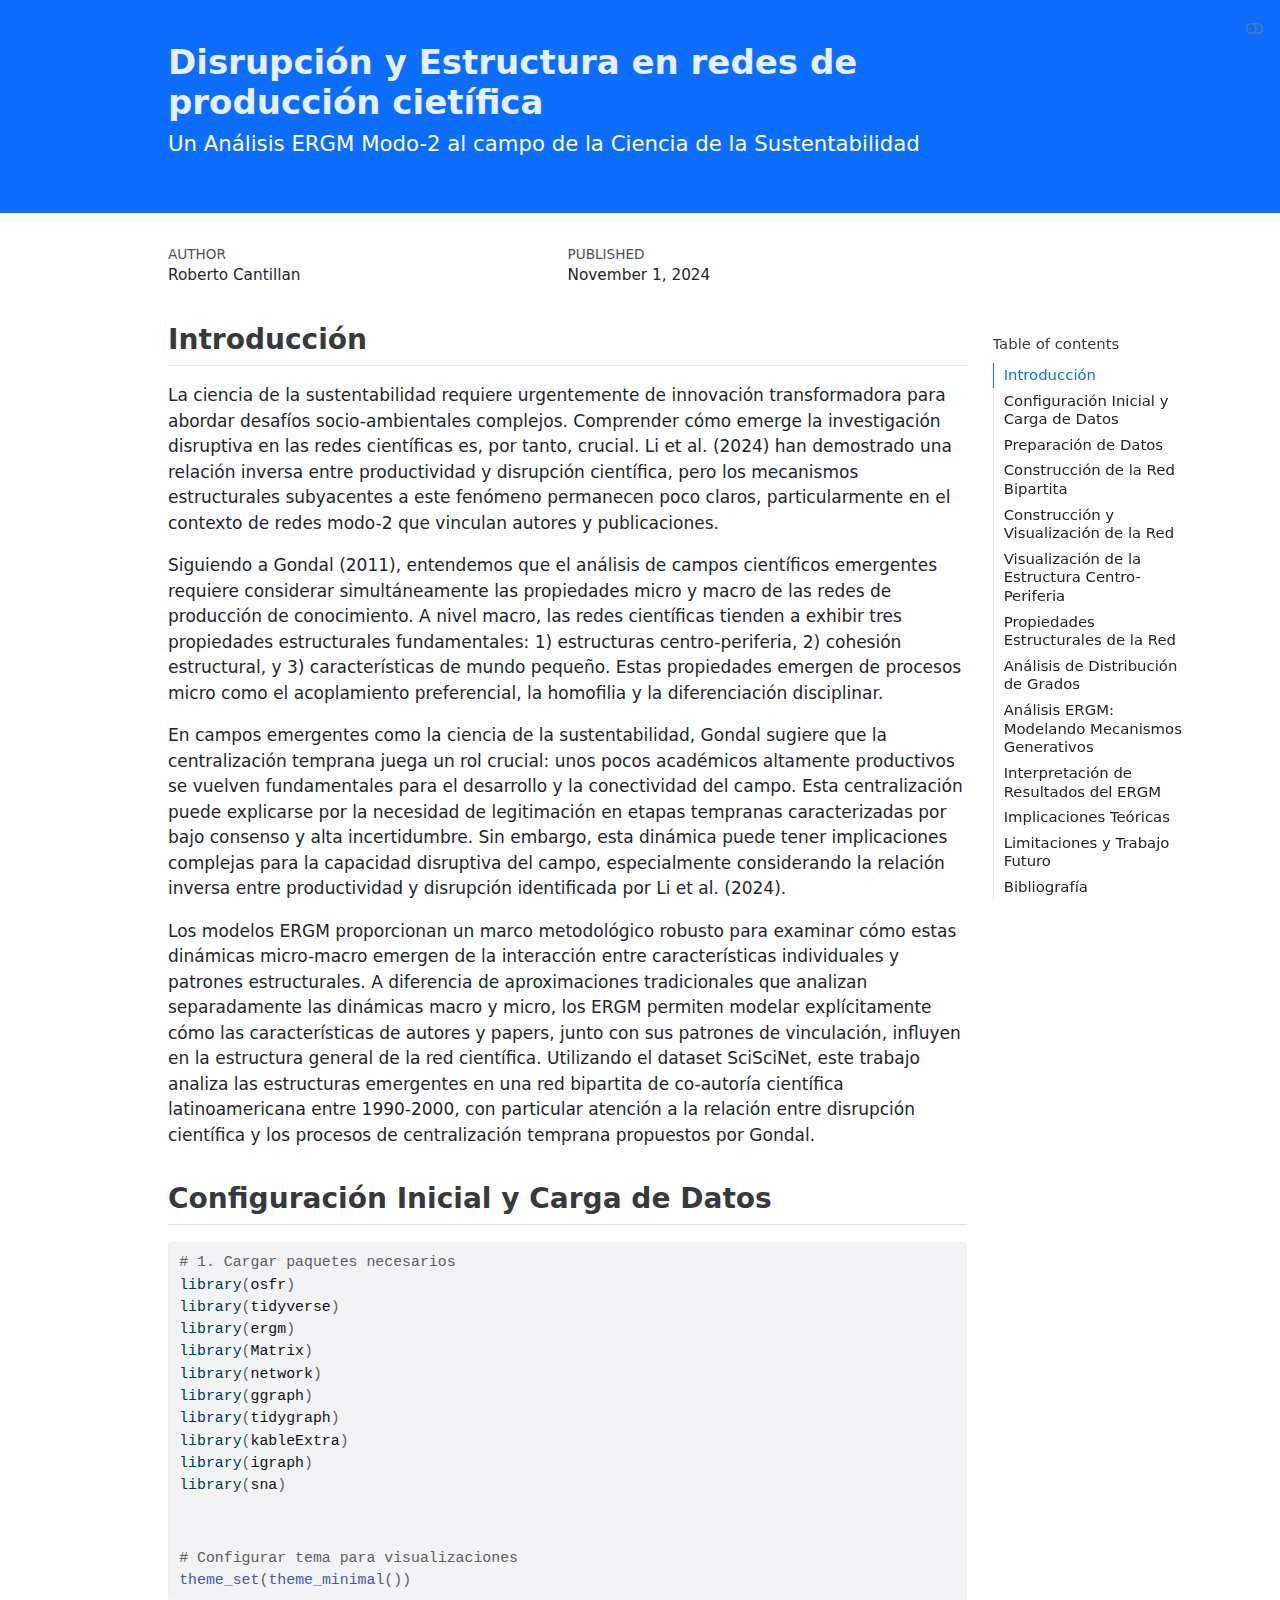
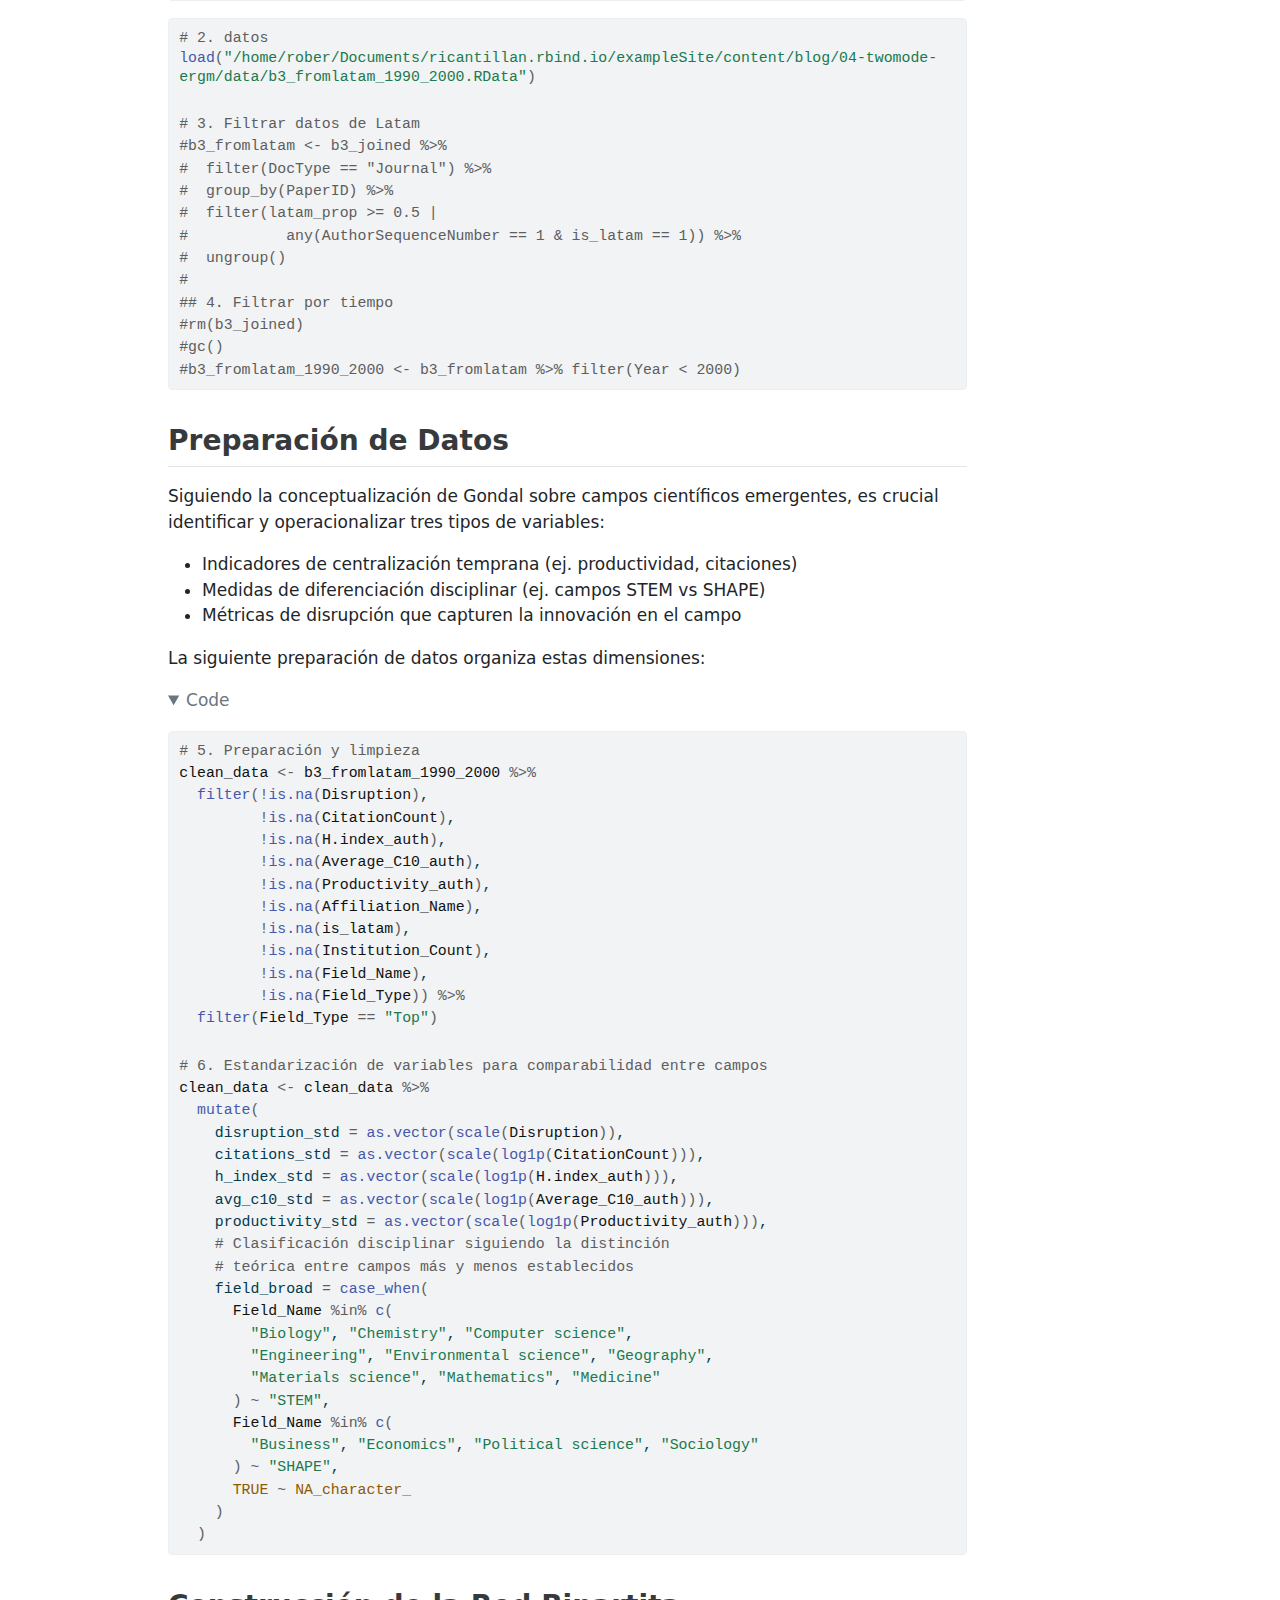
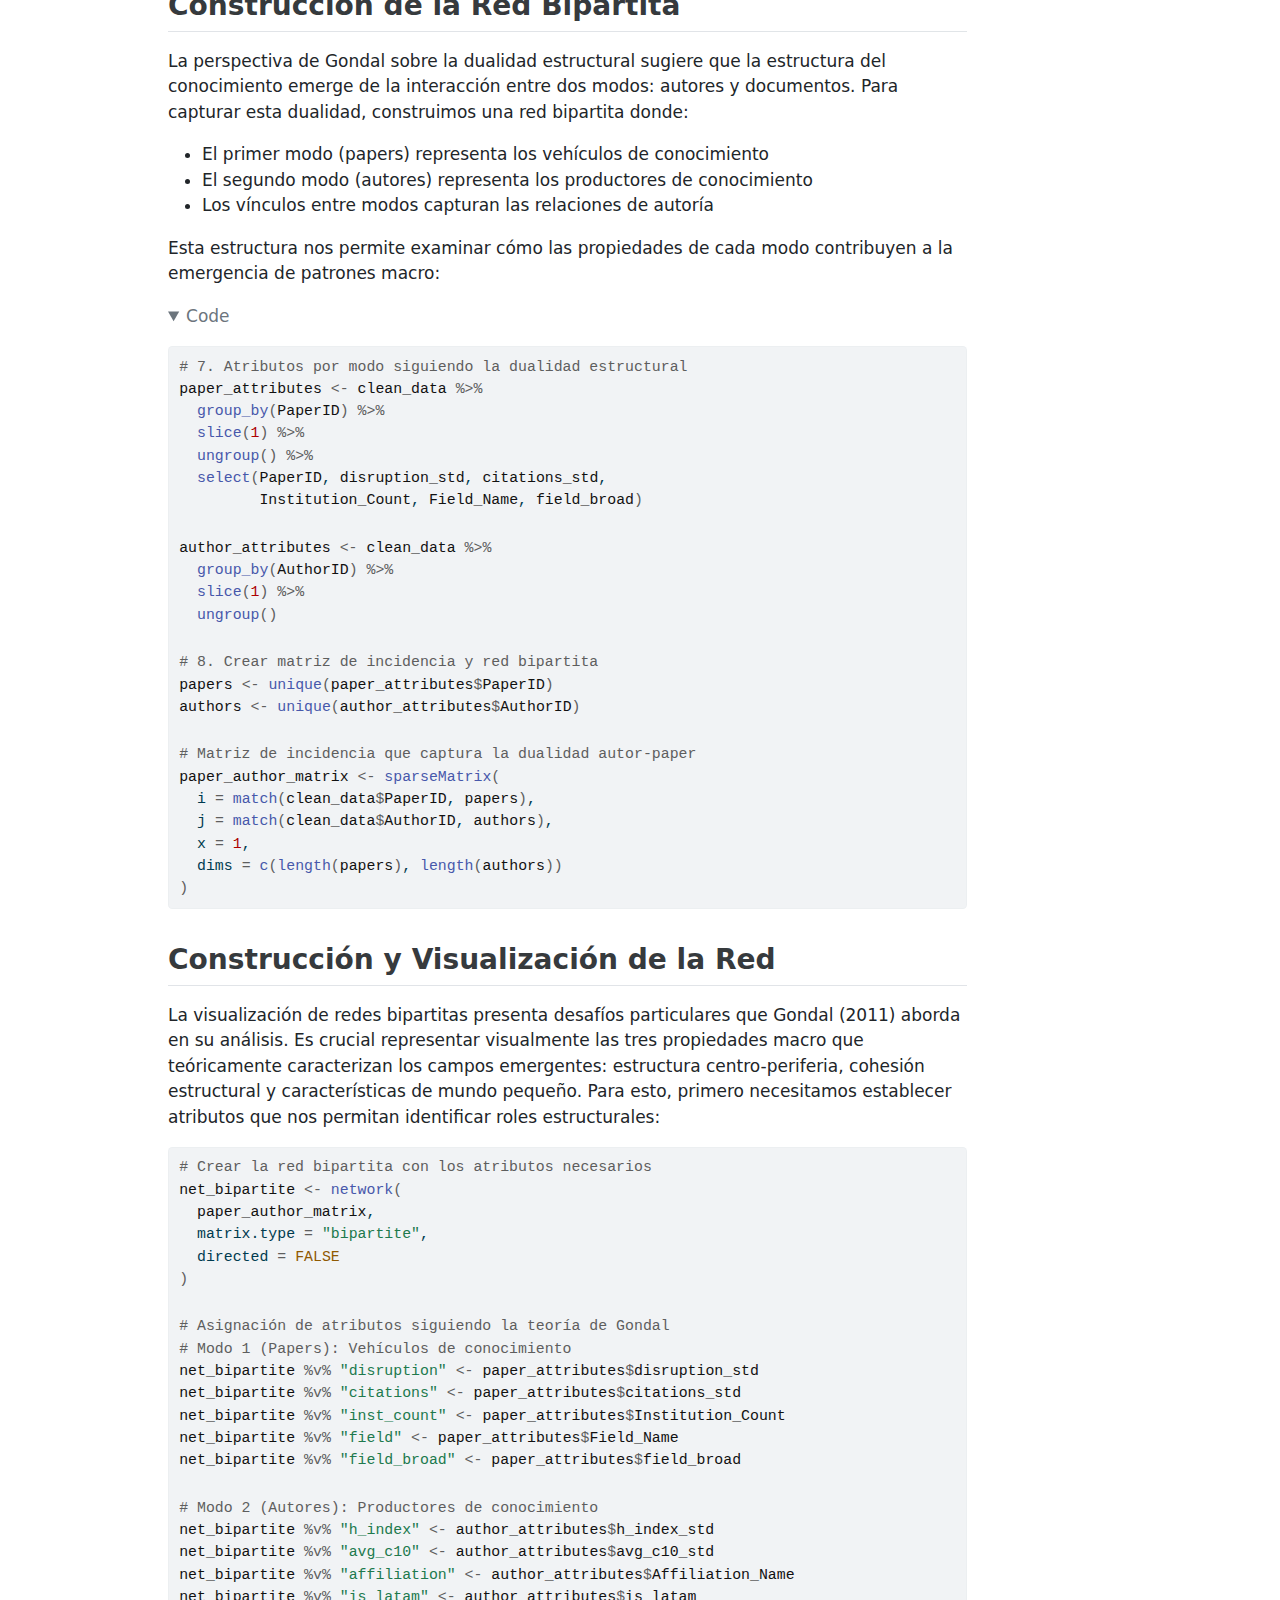
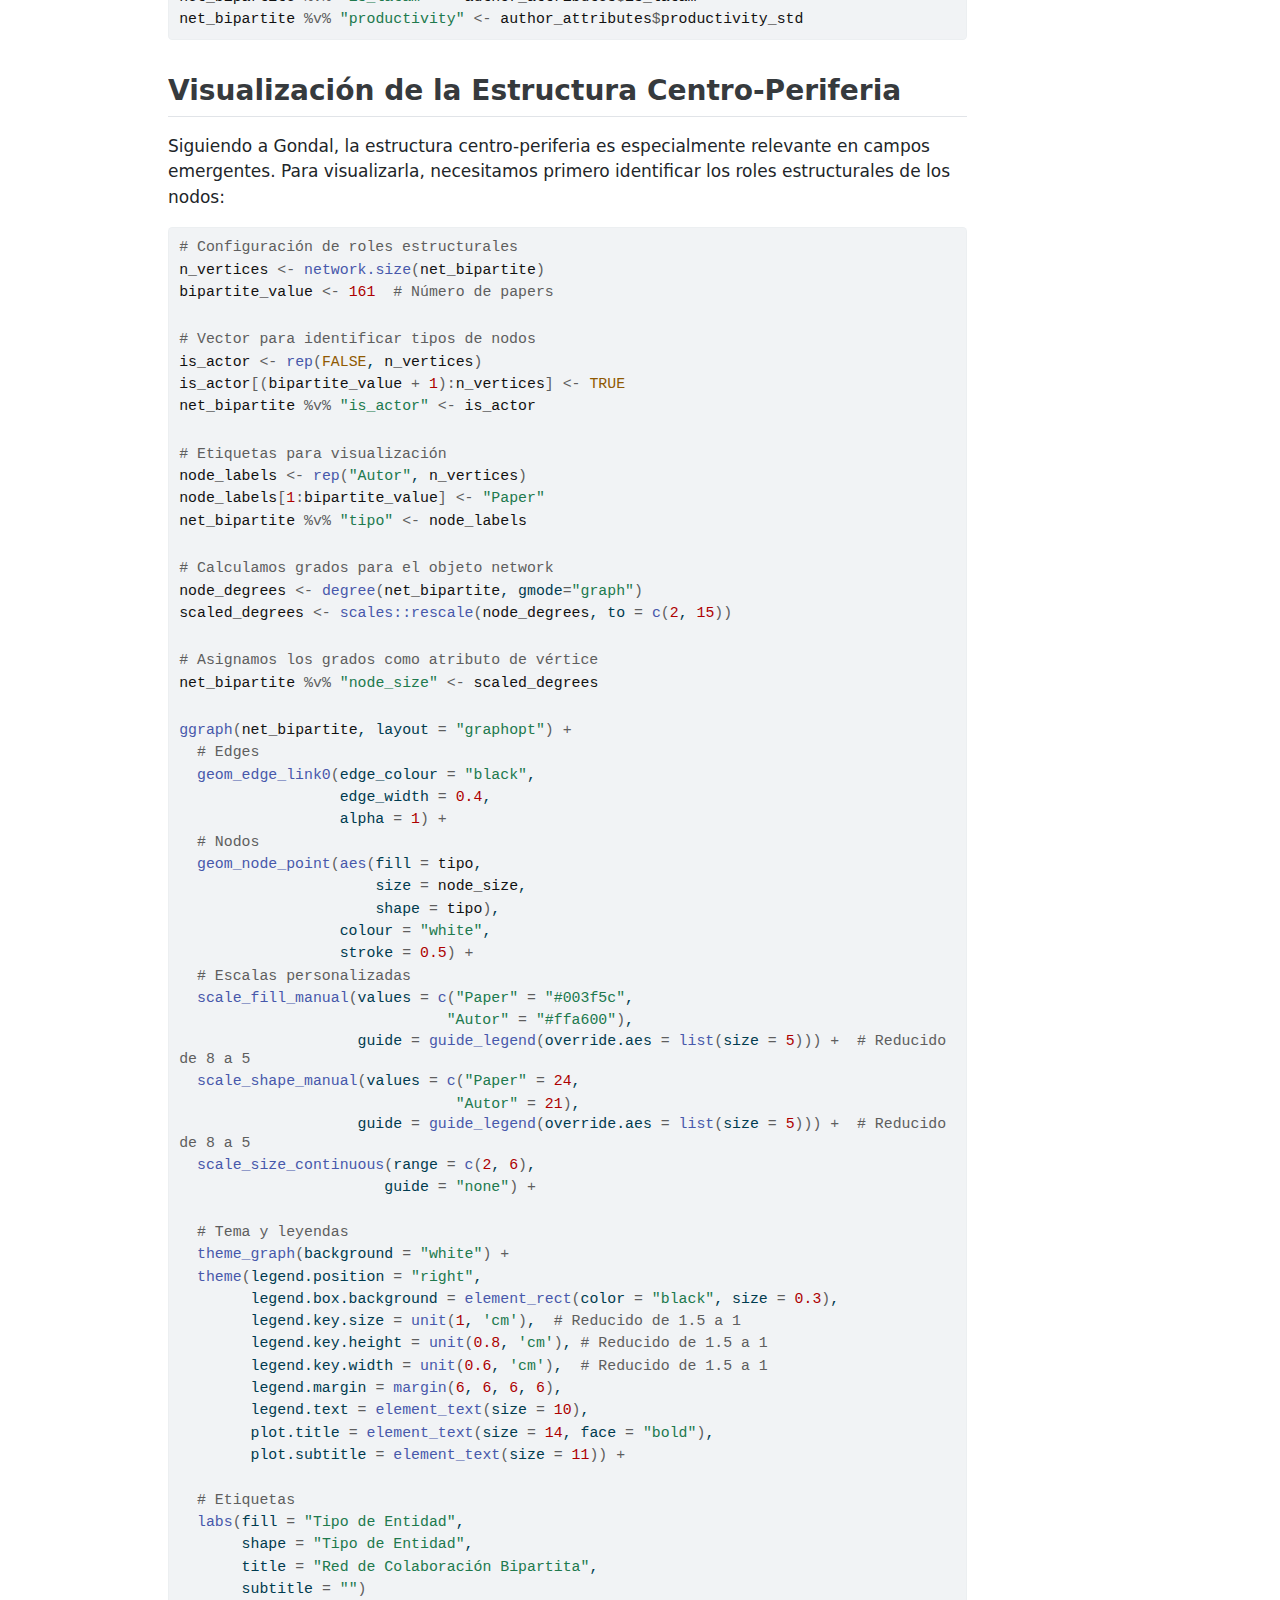
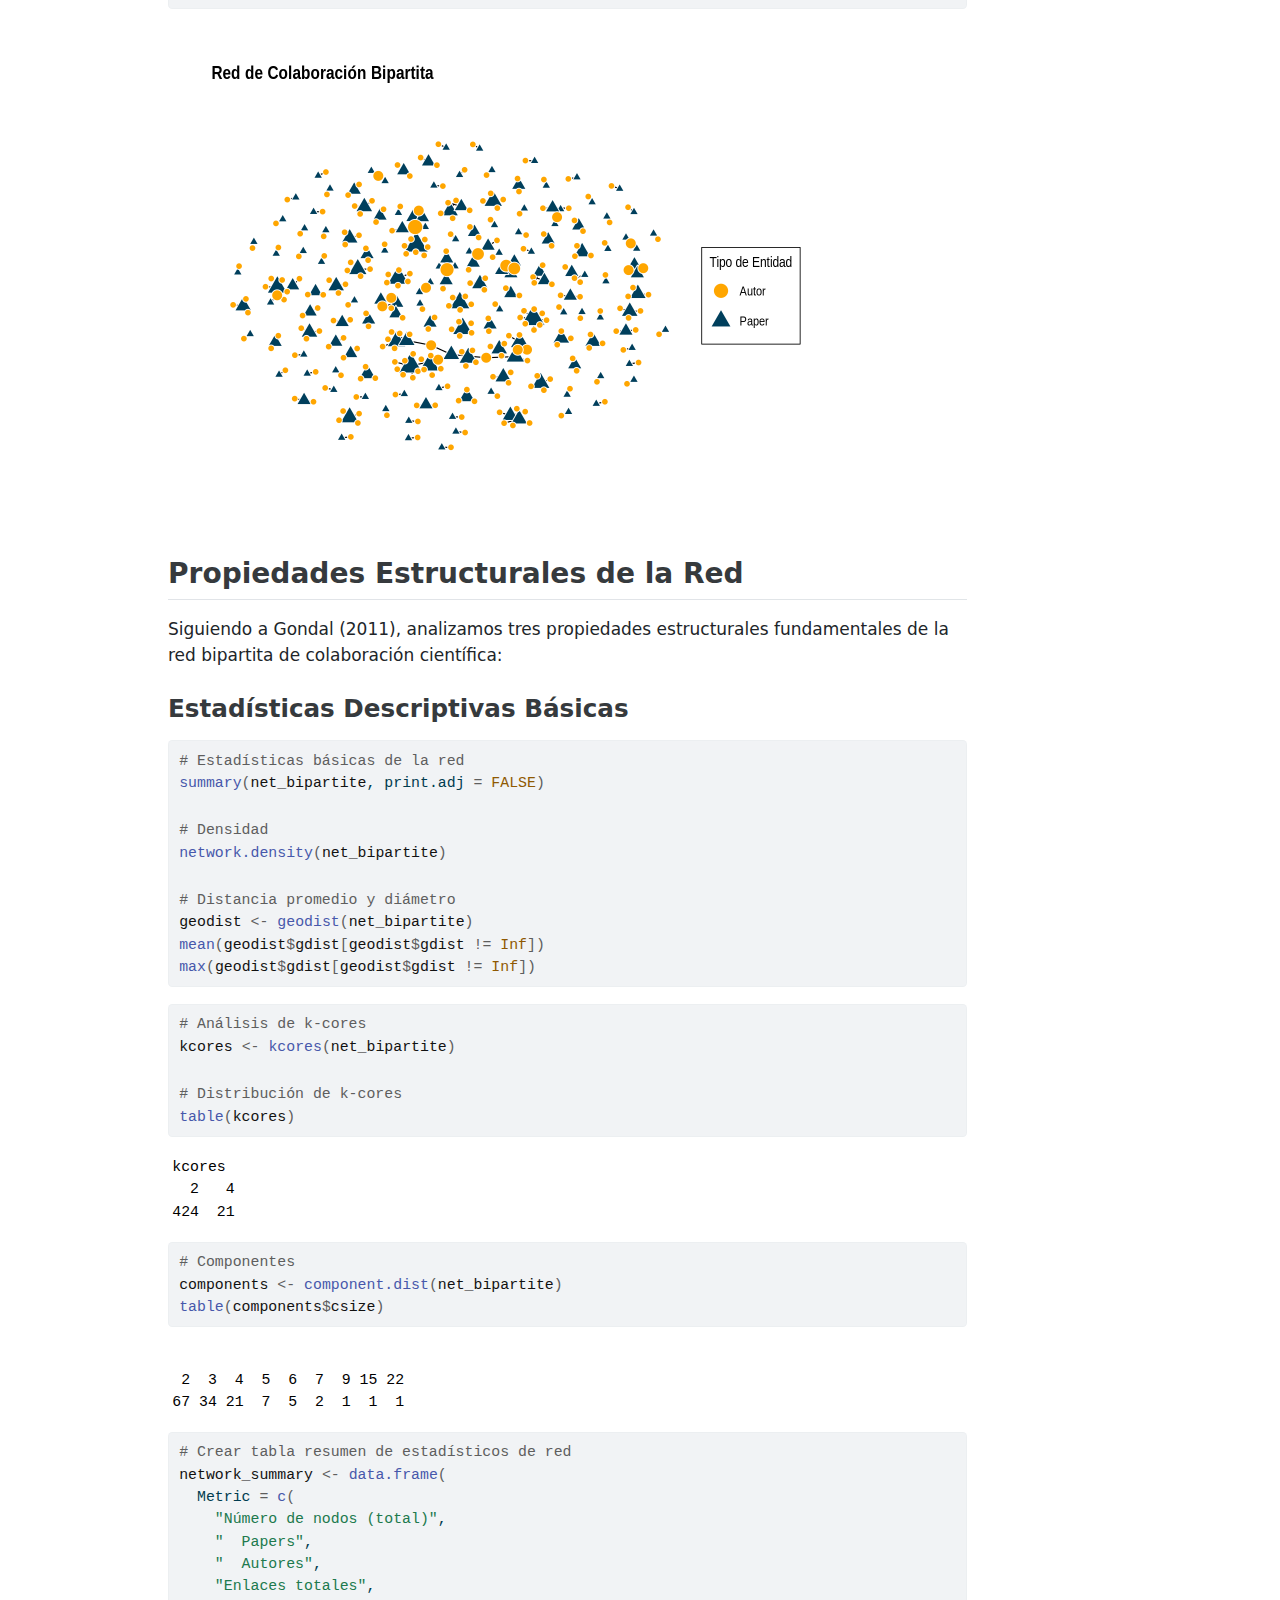
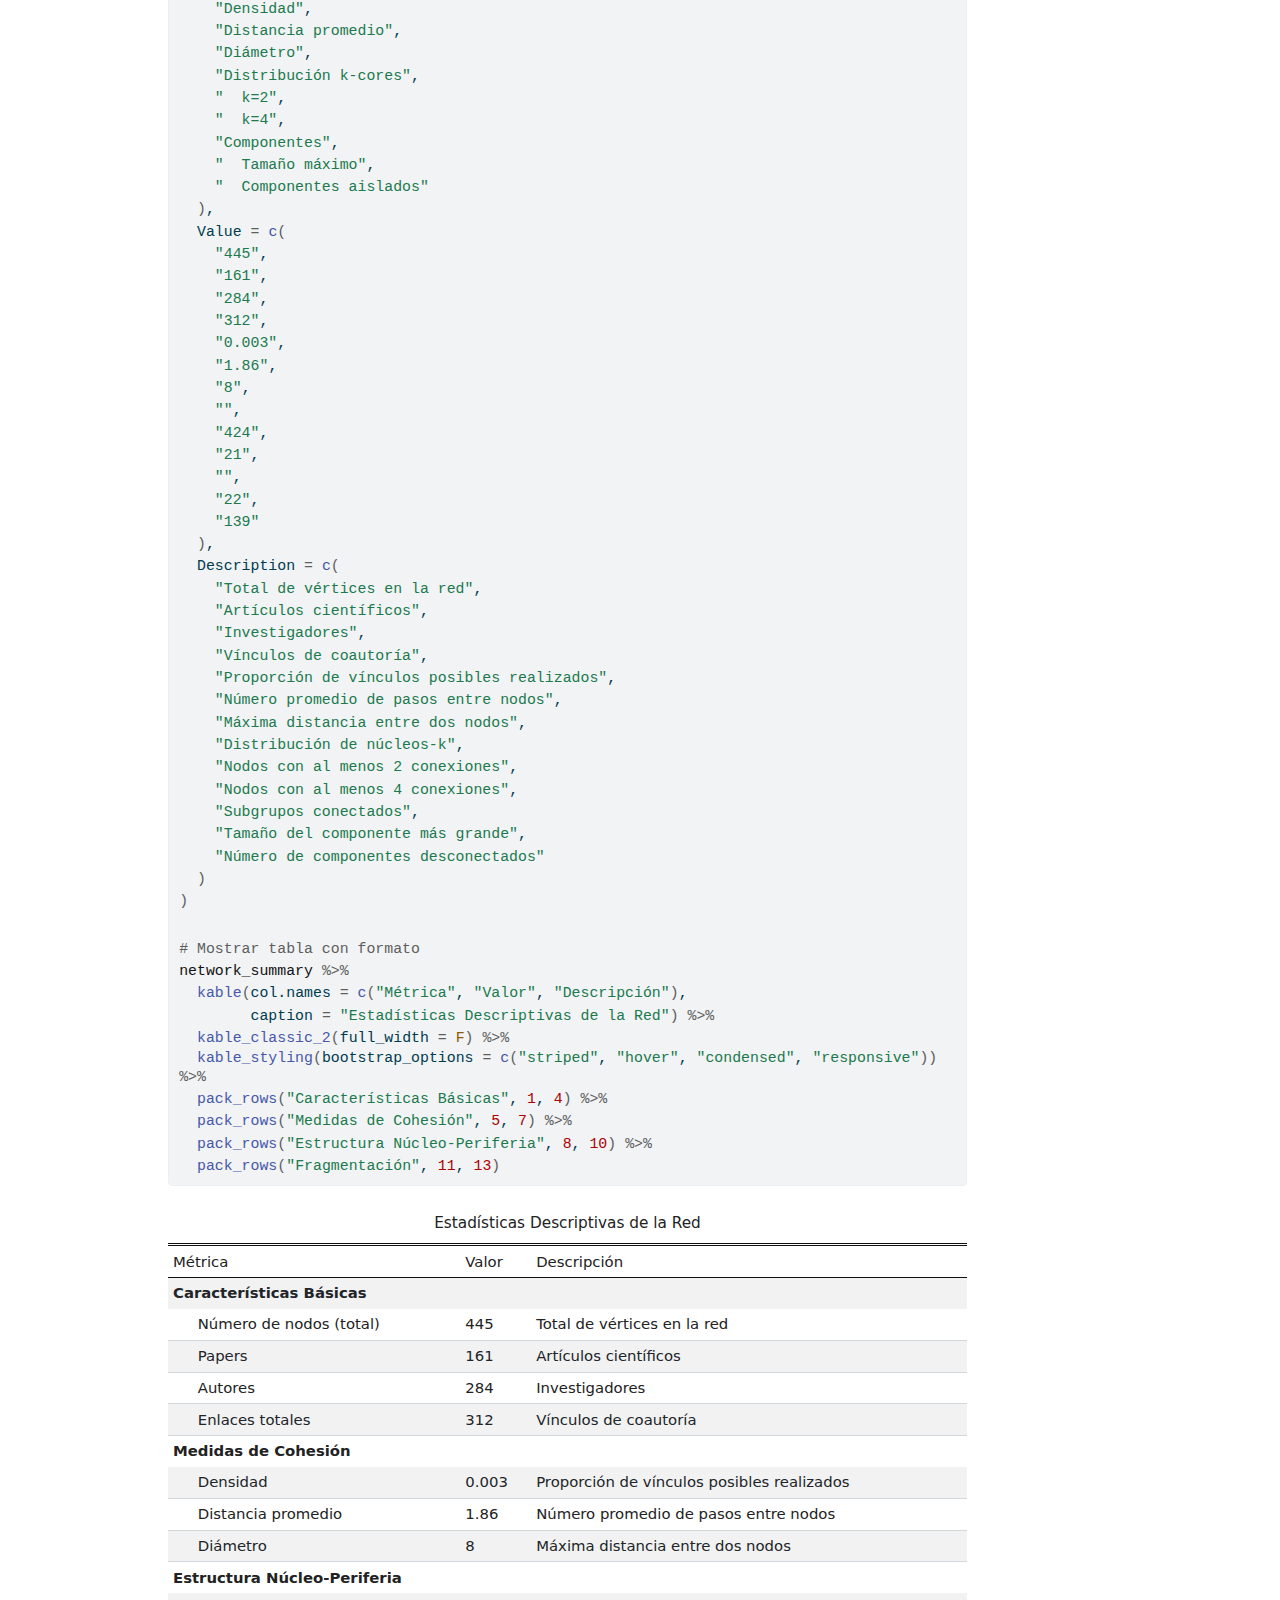
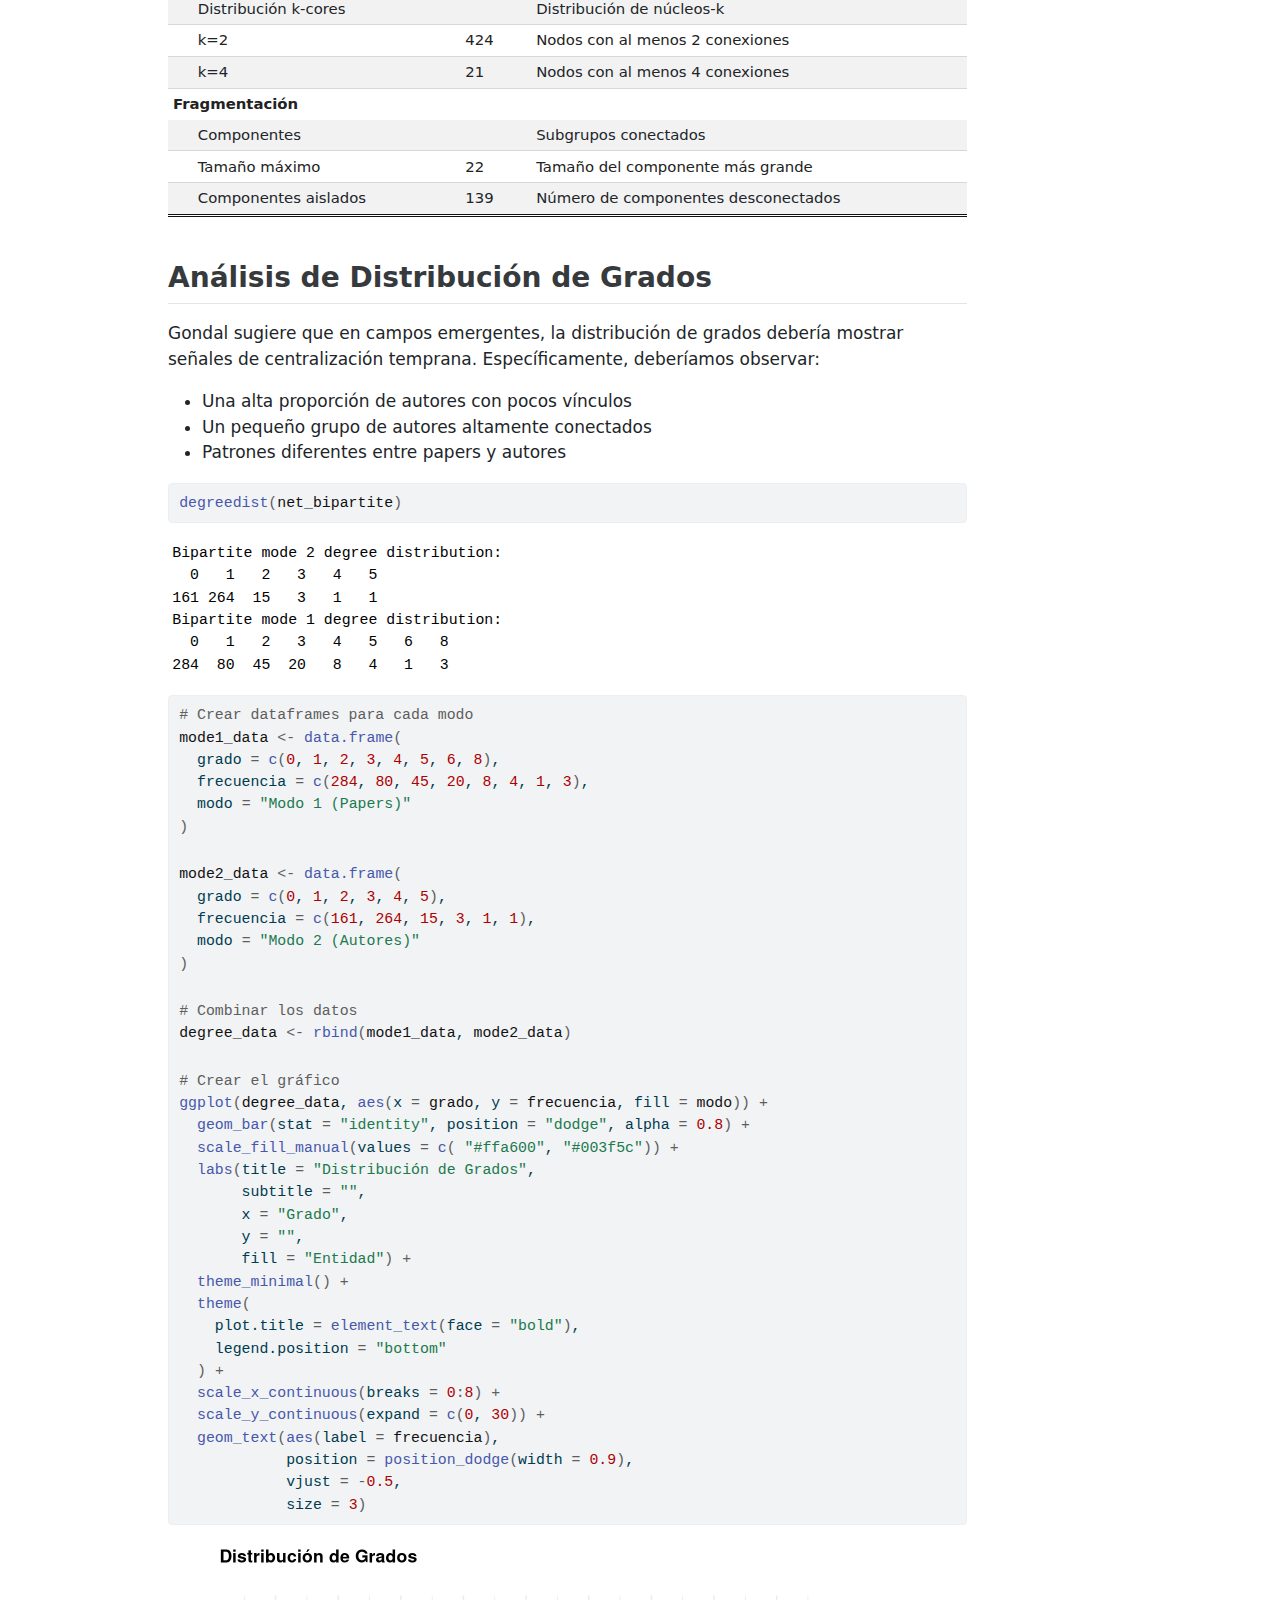
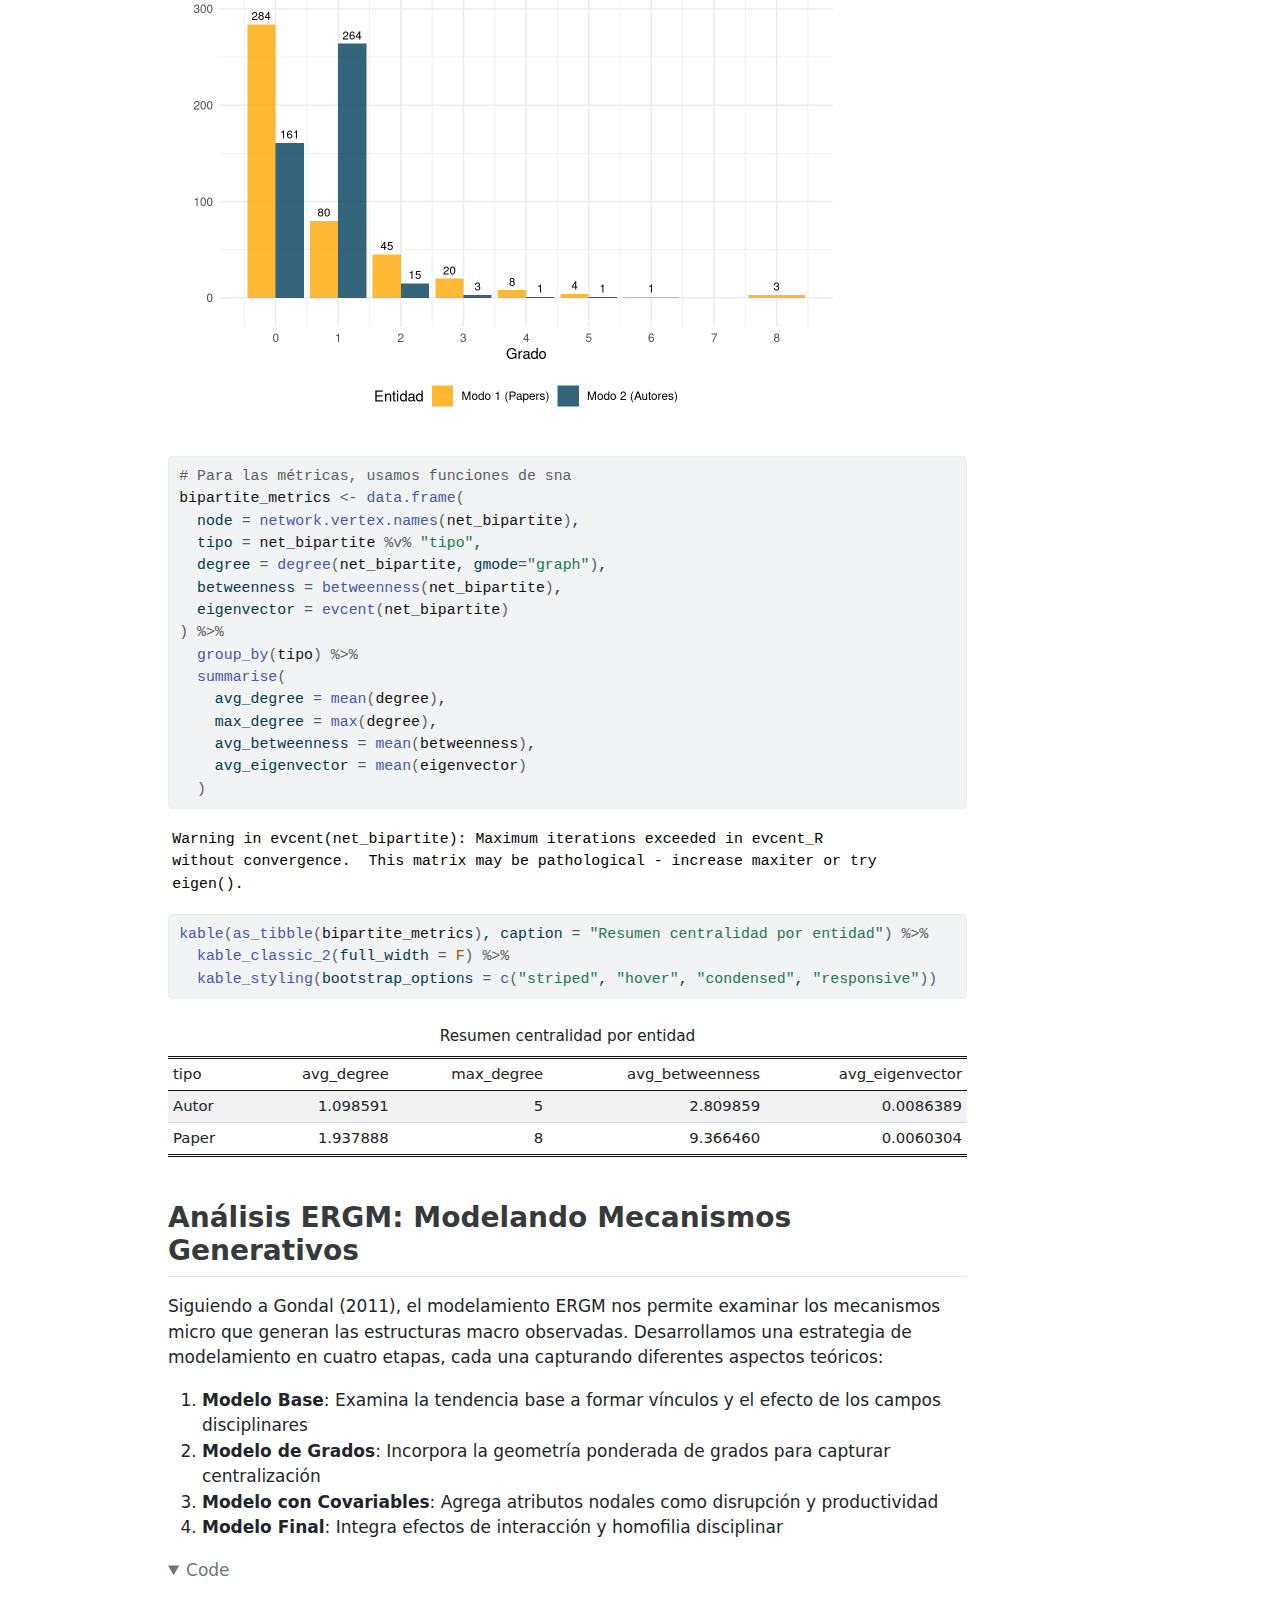
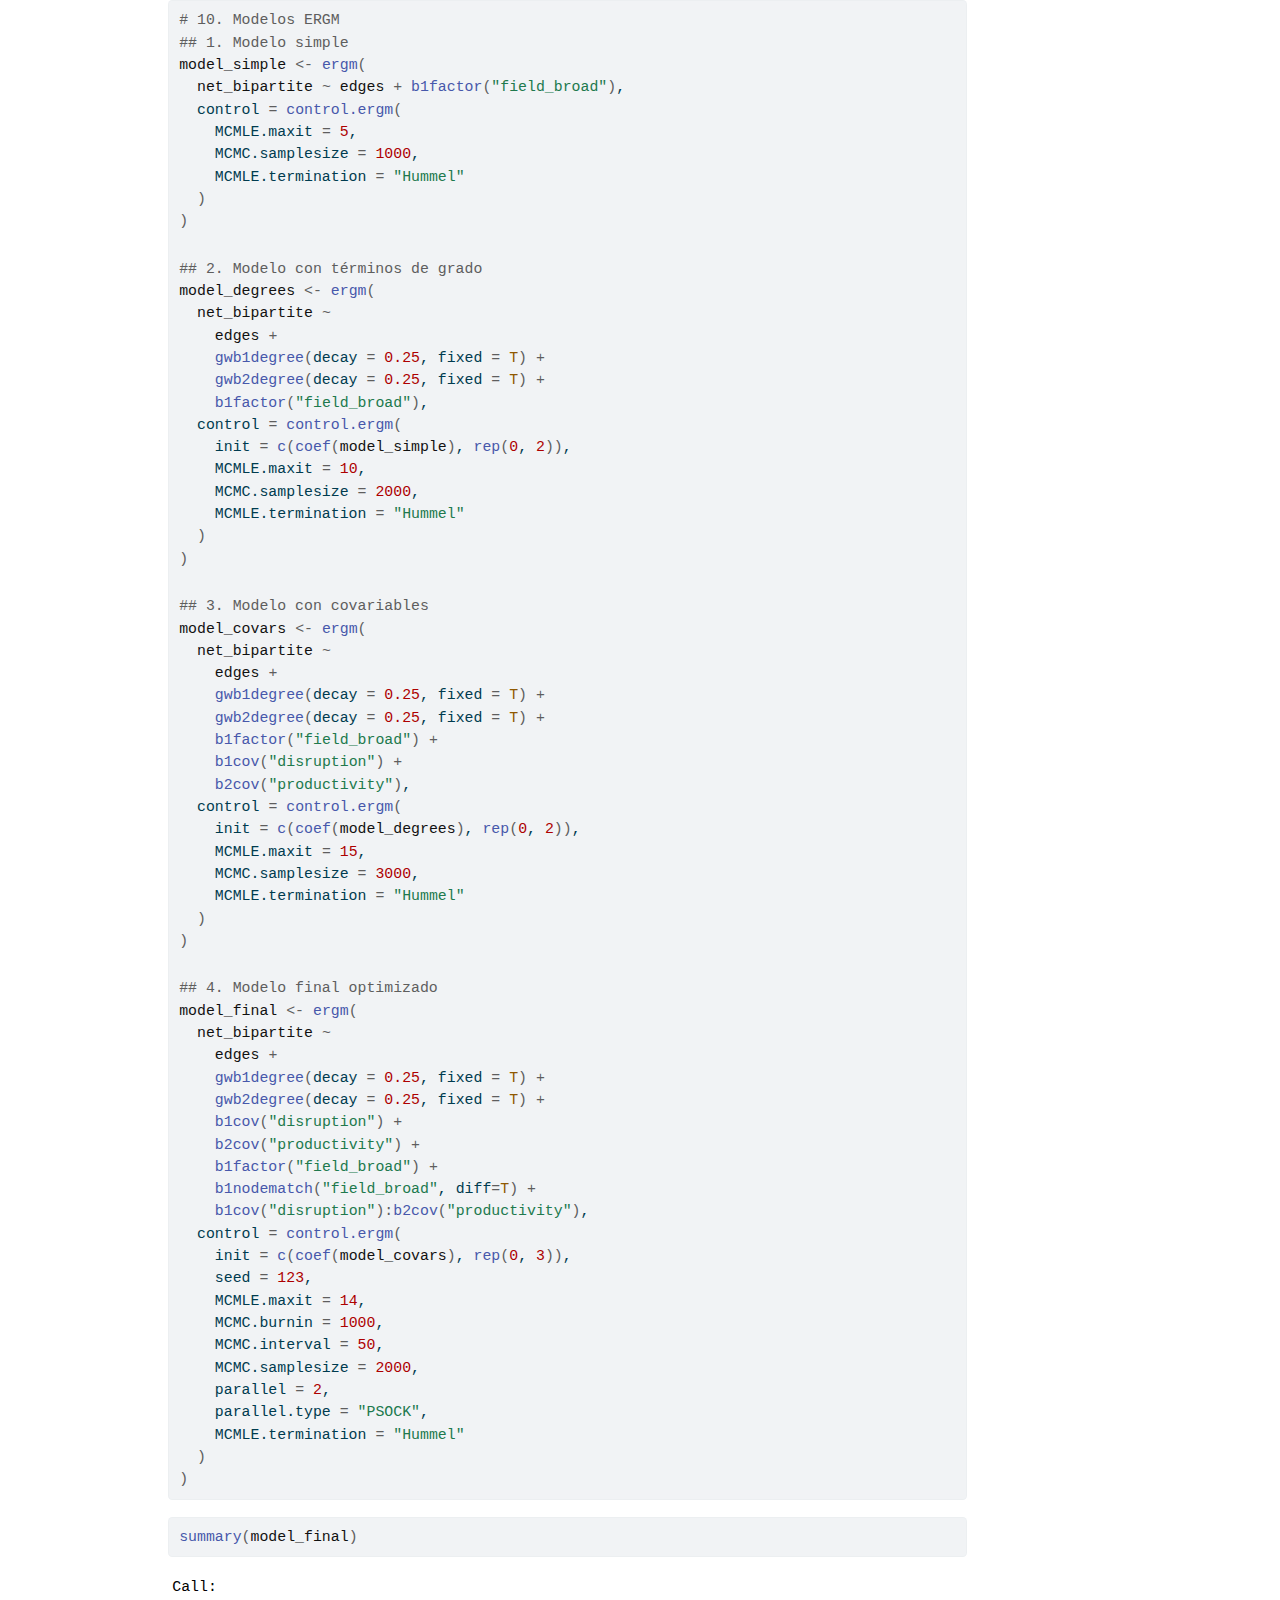
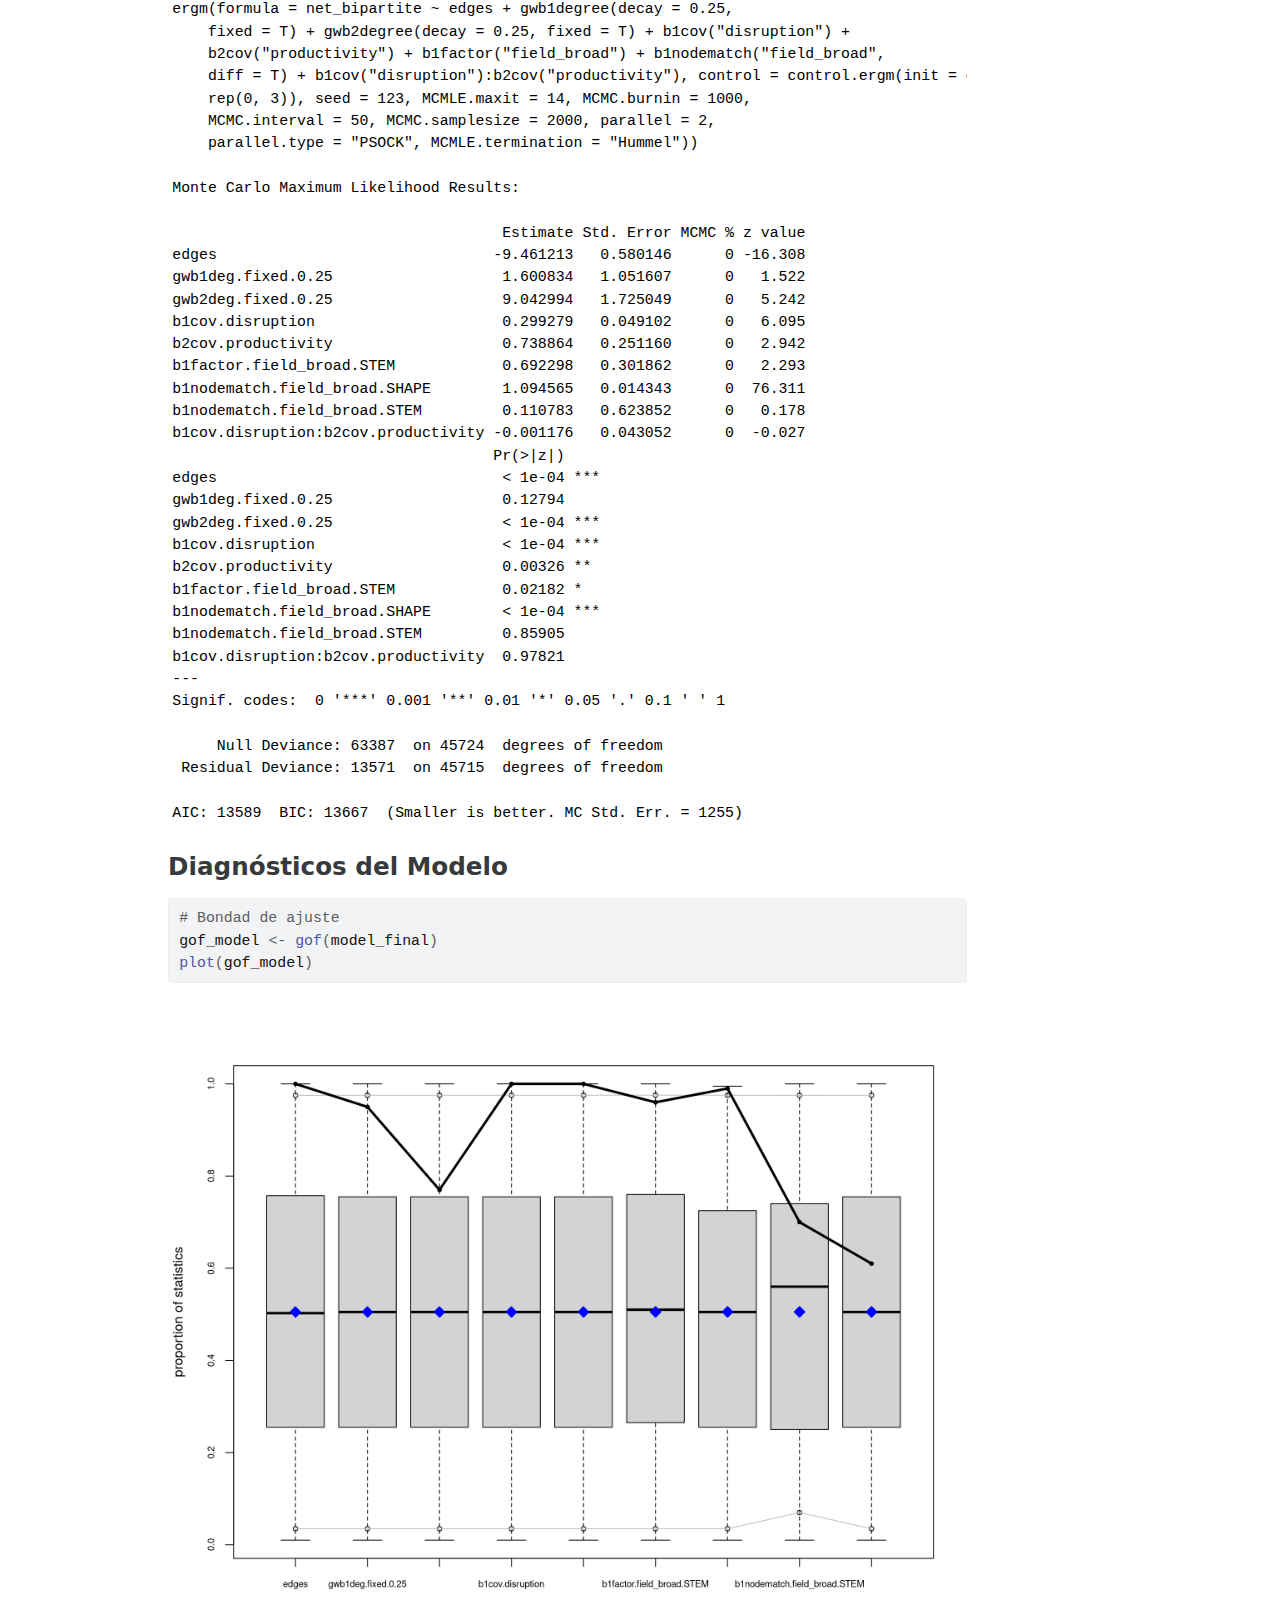
==== commit bb48498e: "local" ====
--- a/exampleSite/content/blog/04-twomode-ergm/index.html
+++ b/exampleSite/content/blog/04-twomode-ergm/index.html
@@ -1,14 +1,11 @@
 <!DOCTYPE html>
 <html xmlns="http://www.w3.org/1999/xhtml" lang="en" xml:lang="en"><head>
-
+<meta http-equiv="Content-Type" content="text/html; charset=UTF-8">
 <meta charset="utf-8">
 <meta name="generator" content="quarto-1.3.450">
-
 <meta name="viewport" content="width=device-width, initial-scale=1.0, user-scalable=yes">
-
 <meta name="author" content="Roberto Cantillan">
 <meta name="dcterms.date" content="2024-11-01">
-
 <title>Disrupción y Estructura en redes de producción cietífica</title>
 <style>
 code{white-space: pre-wrap;}
@@ -58,28 +55,22 @@
 }
 </style>
 
-
 <script src="index_files/libs/clipboard/clipboard.min.js"></script>
 <script src="index_files/libs/quarto-html/quarto.js"></script>
 <script src="index_files/libs/quarto-html/popper.min.js"></script>
 <script src="index_files/libs/quarto-html/tippy.umd.min.js"></script>
 <script src="index_files/libs/quarto-html/anchor.min.js"></script>
 <link href="index_files/libs/quarto-html/tippy.css" rel="stylesheet">
-<link href="index_files/libs/quarto-html/quarto-syntax-highlighting.css" rel="stylesheet" id="quarto-text-highlighting-styles">
+<link href="index_files/libs/quarto-html/quarto-syntax-highlighting.css" rel="stylesheet" class="quarto-color-scheme" id="quarto-text-highlighting-styles">
+<link href="index_files/libs/quarto-html/quarto-syntax-highlighting-dark.css" rel="prefetch" class="quarto-color-scheme quarto-color-alternate" id="quarto-text-highlighting-styles">
 <script src="index_files/libs/bootstrap/bootstrap.min.js"></script>
 <link href="index_files/libs/bootstrap/bootstrap-icons.css" rel="stylesheet">
-<link href="index_files/libs/bootstrap/bootstrap.min.css" rel="stylesheet" id="quarto-bootstrap" data-mode="light">
-
-<script src="index_files/libs/kePrint-0.0.1/kePrint.js"></script>
-<link href="index_files/libs/lightable-0.0.1/lightable.css" rel="stylesheet">
-
-
+<link href="index_files/libs/bootstrap/bootstrap.min.css" rel="stylesheet" class="quarto-color-scheme" id="quarto-bootstrap" data-mode="light">
+<link href="index_files/libs/bootstrap/bootstrap-dark.min.css" rel="prefetch" class="quarto-color-scheme quarto-color-alternate" id="quarto-bootstrap" data-mode="light"><script src="index_files/libs/kePrint-0.0.1/kePrint.js"></script><link href="index_files/libs/lightable-0.0.1/lightable.css" rel="stylesheet">
 </head>
-
 <body>
 
-<header id="title-block-header" class="quarto-title-block default page-columns page-full">
-  <div class="quarto-title-banner page-columns page-full">
+<header id="title-block-header" class="quarto-title-block default page-columns page-full"><div class="quarto-title-banner page-columns page-full">
     <div class="quarto-title column-body">
       <h1 class="title">Disrupción y Estructura en redes de producción cietífica</h1>
             <p class="subtitle lead">Un Análisis ERGM Modo-2 al campo de la Ciencia de la Sustentabilidad</p>
@@ -109,94 +100,90 @@
   
   </header><div id="quarto-content" class="page-columns page-rows-contents page-layout-article">
 <div id="quarto-margin-sidebar" class="sidebar margin-sidebar">
-  <nav id="TOC" role="doc-toc" class="toc-active">
-    <h2 id="toc-title">Table of contents</h2>
+  <nav id="TOC" role="doc-toc" class="toc-active"><h2 id="toc-title">Table of contents</h2>
    
   <ul>
-  <li><a href="#introducción" id="toc-introducción" class="nav-link active" data-scroll-target="#introducción">Introducción</a></li>
-  <li><a href="#configuración-inicial-y-carga-de-datos" id="toc-configuración-inicial-y-carga-de-datos" class="nav-link" data-scroll-target="#configuración-inicial-y-carga-de-datos">Configuración Inicial y Carga de Datos</a></li>
-  <li><a href="#preparación-de-datos" id="toc-preparación-de-datos" class="nav-link" data-scroll-target="#preparación-de-datos">Preparación de Datos</a></li>
-  <li><a href="#construcción-de-la-red-bipartita" id="toc-construcción-de-la-red-bipartita" class="nav-link" data-scroll-target="#construcción-de-la-red-bipartita">Construcción de la Red Bipartita</a></li>
-  <li><a href="#construcción-y-visualización-de-la-red" id="toc-construcción-y-visualización-de-la-red" class="nav-link" data-scroll-target="#construcción-y-visualización-de-la-red">Construcción y Visualización de la Red</a></li>
-  <li><a href="#visualización-de-la-estructura-centro-periferia" id="toc-visualización-de-la-estructura-centro-periferia" class="nav-link" data-scroll-target="#visualización-de-la-estructura-centro-periferia">Visualización de la Estructura Centro-Periferia</a></li>
-  <li><a href="#propiedades-estructurales-de-la-red" id="toc-propiedades-estructurales-de-la-red" class="nav-link" data-scroll-target="#propiedades-estructurales-de-la-red">Propiedades Estructurales de la Red</a>
+<li><a href="#introducci%C3%B3n" id="toc-introducción" class="nav-link active" data-scroll-target="#introducci%C3%B3n">Introducción</a></li>
+  <li><a href="#configuraci%C3%B3n-inicial-y-carga-de-datos" id="toc-configuración-inicial-y-carga-de-datos" class="nav-link" data-scroll-target="#configuraci%C3%B3n-inicial-y-carga-de-datos">Configuración Inicial y Carga de Datos</a></li>
+  <li><a href="#preparaci%C3%B3n-de-datos" id="toc-preparación-de-datos" class="nav-link" data-scroll-target="#preparaci%C3%B3n-de-datos">Preparación de Datos</a></li>
+  <li><a href="#construcci%C3%B3n-de-la-red-bipartita" id="toc-construcción-de-la-red-bipartita" class="nav-link" data-scroll-target="#construcci%C3%B3n-de-la-red-bipartita">Construcción de la Red Bipartita</a></li>
+  <li><a href="#construcci%C3%B3n-y-visualizaci%C3%B3n-de-la-red" id="toc-construcción-y-visualización-de-la-red" class="nav-link" data-scroll-target="#construcci%C3%B3n-y-visualizaci%C3%B3n-de-la-red">Construcción y Visualización de la Red</a></li>
+  <li><a href="#visualizaci%C3%B3n-de-la-estructura-centro-periferia" id="toc-visualización-de-la-estructura-centro-periferia" class="nav-link" data-scroll-target="#visualizaci%C3%B3n-de-la-estructura-centro-periferia">Visualización de la Estructura Centro-Periferia</a></li>
+  <li>
+<a href="#propiedades-estructurales-de-la-red" id="toc-propiedades-estructurales-de-la-red" class="nav-link" data-scroll-target="#propiedades-estructurales-de-la-red">Propiedades Estructurales de la Red</a>
   <ul class="collapse">
-  <li><a href="#estadísticas-descriptivas-básicas" id="toc-estadísticas-descriptivas-básicas" class="nav-link" data-scroll-target="#estadísticas-descriptivas-básicas">Estadísticas Descriptivas Básicas</a></li>
-  </ul></li>
-  <li><a href="#análisis-de-distribución-de-grados" id="toc-análisis-de-distribución-de-grados" class="nav-link" data-scroll-target="#análisis-de-distribución-de-grados">Análisis de Distribución de Grados</a></li>
-  <li><a href="#análisis-ergm-modelando-mecanismos-generativos" id="toc-análisis-ergm-modelando-mecanismos-generativos" class="nav-link" data-scroll-target="#análisis-ergm-modelando-mecanismos-generativos">Análisis ERGM: Modelando Mecanismos Generativos</a>
+<li><a href="#estad%C3%ADsticas-descriptivas-b%C3%A1sicas" id="toc-estadísticas-descriptivas-básicas" class="nav-link" data-scroll-target="#estad%C3%ADsticas-descriptivas-b%C3%A1sicas">Estadísticas Descriptivas Básicas</a></li>
+  </ul>
+</li>
+  <li><a href="#an%C3%A1lisis-de-distribuci%C3%B3n-de-grados" id="toc-análisis-de-distribución-de-grados" class="nav-link" data-scroll-target="#an%C3%A1lisis-de-distribuci%C3%B3n-de-grados">Análisis de Distribución de Grados</a></li>
+  <li>
+<a href="#an%C3%A1lisis-ergm-modelando-mecanismos-generativos" id="toc-análisis-ergm-modelando-mecanismos-generativos" class="nav-link" data-scroll-target="#an%C3%A1lisis-ergm-modelando-mecanismos-generativos">Análisis ERGM: Modelando Mecanismos Generativos</a>
   <ul class="collapse">
-  <li><a href="#diagnósticos-del-modelo" id="toc-diagnósticos-del-modelo" class="nav-link" data-scroll-target="#diagnósticos-del-modelo">Diagnósticos del Modelo</a></li>
-  </ul></li>
-  <li><a href="#interpretación-de-resultados-del-ergm" id="toc-interpretación-de-resultados-del-ergm" class="nav-link" data-scroll-target="#interpretación-de-resultados-del-ergm">Interpretación de Resultados del ERGM</a>
+<li><a href="#diagn%C3%B3sticos-del-modelo" id="toc-diagnósticos-del-modelo" class="nav-link" data-scroll-target="#diagn%C3%B3sticos-del-modelo">Diagnósticos del Modelo</a></li>
+  </ul>
+</li>
+  <li>
+<a href="#interpretaci%C3%B3n-de-resultados-del-ergm" id="toc-interpretación-de-resultados-del-ergm" class="nav-link" data-scroll-target="#interpretaci%C3%B3n-de-resultados-del-ergm">Interpretación de Resultados del ERGM</a>
   <ul class="collapse">
-  <li><a href="#tendencia-base-y-estructura-general" id="toc-tendencia-base-y-estructura-general" class="nav-link" data-scroll-target="#tendencia-base-y-estructura-general">1. Tendencia Base y Estructura General</a></li>
-  <li><a href="#diferenciación-disciplinar" id="toc-diferenciación-disciplinar" class="nav-link" data-scroll-target="#diferenciación-disciplinar">2. Diferenciación Disciplinar</a></li>
-  <li><a href="#disrupción-y-productividad" id="toc-disrupción-y-productividad" class="nav-link" data-scroll-target="#disrupción-y-productividad">3. Disrupción y Productividad</a></li>
-  </ul></li>
-  <li><a href="#implicaciones-teóricas" id="toc-implicaciones-teóricas" class="nav-link" data-scroll-target="#implicaciones-teóricas">Implicaciones Teóricas</a>
+<li><a href="#tendencia-base-y-estructura-general" id="toc-tendencia-base-y-estructura-general" class="nav-link" data-scroll-target="#tendencia-base-y-estructura-general">1. Tendencia Base y Estructura General</a></li>
+  <li><a href="#diferenciaci%C3%B3n-disciplinar" id="toc-diferenciación-disciplinar" class="nav-link" data-scroll-target="#diferenciaci%C3%B3n-disciplinar">2. Diferenciación Disciplinar</a></li>
+  <li><a href="#disrupci%C3%B3n-y-productividad" id="toc-disrupción-y-productividad" class="nav-link" data-scroll-target="#disrupci%C3%B3n-y-productividad">3. Disrupción y Productividad</a></li>
+  </ul>
+</li>
+  <li>
+<a href="#implicaciones-te%C3%B3ricas" id="toc-implicaciones-teóricas" class="nav-link" data-scroll-target="#implicaciones-te%C3%B3ricas">Implicaciones Teóricas</a>
   <ul class="collapse">
-  <li><a href="#centralización-asimétrica" id="toc-centralización-asimétrica" class="nav-link" data-scroll-target="#centralización-asimétrica">Centralización Asimétrica</a></li>
-  <li><a href="#diferenciación-disciplinar-heterogénea" id="toc-diferenciación-disciplinar-heterogénea" class="nav-link" data-scroll-target="#diferenciación-disciplinar-heterogénea">Diferenciación Disciplinar Heterogénea</a></li>
-  <li><a href="#complejidad-de-la-innovación-y-productividad" id="toc-complejidad-de-la-innovación-y-productividad" class="nav-link" data-scroll-target="#complejidad-de-la-innovación-y-productividad">Complejidad de la Innovación y Productividad</a></li>
-  <li><a href="#estructuras-híbridas-y-tensiones-productivas" id="toc-estructuras-híbridas-y-tensiones-productivas" class="nav-link" data-scroll-target="#estructuras-híbridas-y-tensiones-productivas">Estructuras Híbridas y Tensiones Productivas</a></li>
-  </ul></li>
+<li><a href="#centralizaci%C3%B3n-asim%C3%A9trica" id="toc-centralización-asimétrica" class="nav-link" data-scroll-target="#centralizaci%C3%B3n-asim%C3%A9trica">Centralización Asimétrica</a></li>
+  <li><a href="#diferenciaci%C3%B3n-disciplinar-heterog%C3%A9nea" id="toc-diferenciación-disciplinar-heterogénea" class="nav-link" data-scroll-target="#diferenciaci%C3%B3n-disciplinar-heterog%C3%A9nea">Diferenciación Disciplinar Heterogénea</a></li>
+  <li><a href="#complejidad-de-la-innovaci%C3%B3n-y-productividad" id="toc-complejidad-de-la-innovación-y-productividad" class="nav-link" data-scroll-target="#complejidad-de-la-innovaci%C3%B3n-y-productividad">Complejidad de la Innovación y Productividad</a></li>
+  <li><a href="#estructuras-h%C3%ADbridas-y-tensiones-productivas" id="toc-estructuras-híbridas-y-tensiones-productivas" class="nav-link" data-scroll-target="#estructuras-h%C3%ADbridas-y-tensiones-productivas">Estructuras Híbridas y Tensiones Productivas</a></li>
+  </ul>
+</li>
   <li><a href="#limitaciones-y-trabajo-futuro" id="toc-limitaciones-y-trabajo-futuro" class="nav-link" data-scroll-target="#limitaciones-y-trabajo-futuro">Limitaciones y Trabajo Futuro</a></li>
-  <li><a href="#bibliografía" id="toc-bibliografía" class="nav-link" data-scroll-target="#bibliografía">Bibliografía</a></li>
-  </ul>
-</nav>
-</div>
-<main class="content quarto-banner-title-block" id="quarto-document-content">
-
-
-
-
-<section id="introducción" class="level2">
-<h2 class="anchored" data-anchor-id="introducción">Introducción</h2>
+  <li><a href="#bibliograf%C3%ADa" id="toc-bibliografía" class="nav-link" data-scroll-target="#bibliograf%C3%ADa">Bibliografía</a></li>
+  </ul></nav>
+</div>
+<main class="content quarto-banner-title-block" id="quarto-document-content"><section id="introducción" class="level2"><h2 class="anchored" data-anchor-id="introducción">Introducción</h2>
 <p>La ciencia de la sustentabilidad requiere urgentemente de innovación transformadora para abordar desafíos socio-ambientales complejos. Comprender cómo emerge la investigación disruptiva en las redes científicas es, por tanto, crucial. Li et al.&nbsp;(2024) han demostrado una relación inversa entre productividad y disrupción científica, pero los mecanismos estructurales subyacentes a este fenómeno permanecen poco claros, particularmente en el contexto de redes modo-2 que vinculan autores y publicaciones.</p>
 <p>Siguiendo a Gondal (2011), entendemos que el análisis de campos científicos emergentes requiere considerar simultáneamente las propiedades micro y macro de las redes de producción de conocimiento. A nivel macro, las redes científicas tienden a exhibir tres propiedades estructurales fundamentales: 1) estructuras centro-periferia, 2) cohesión estructural, y 3) características de mundo pequeño. Estas propiedades emergen de procesos micro como el acoplamiento preferencial, la homofilia y la diferenciación disciplinar.</p>
 <p>En campos emergentes como la ciencia de la sustentabilidad, Gondal sugiere que la centralización temprana juega un rol crucial: unos pocos académicos altamente productivos se vuelven fundamentales para el desarrollo y la conectividad del campo. Esta centralización puede explicarse por la necesidad de legitimación en etapas tempranas caracterizadas por bajo consenso y alta incertidumbre. Sin embargo, esta dinámica puede tener implicaciones complejas para la capacidad disruptiva del campo, especialmente considerando la relación inversa entre productividad y disrupción identificada por Li et al.&nbsp;(2024).</p>
 <p>Los modelos ERGM proporcionan un marco metodológico robusto para examinar cómo estas dinámicas micro-macro emergen de la interacción entre características individuales y patrones estructurales. A diferencia de aproximaciones tradicionales que analizan separadamente las dinámicas macro y micro, los ERGM permiten modelar explícitamente cómo las características de autores y papers, junto con sus patrones de vinculación, influyen en la estructura general de la red científica. Utilizando el dataset SciSciNet, este trabajo analiza las estructuras emergentes en una red bipartita de co-autoría científica latinoamericana entre 1990-2000, con particular atención a la relación entre disrupción científica y los procesos de centralización temprana propuestos por Gondal.</p>
-</section>
-<section id="configuración-inicial-y-carga-de-datos" class="level2">
-<h2 class="anchored" data-anchor-id="configuración-inicial-y-carga-de-datos">Configuración Inicial y Carga de Datos</h2>
-<div class="cell">
-<div class="sourceCode cell-code" id="cb1"><pre class="sourceCode r code-with-copy"><code class="sourceCode r"><span id="cb1-1"><a href="#cb1-1" aria-hidden="true" tabindex="-1"></a><span class="co"># 1. Cargar paquetes necesarios</span></span>
-<span id="cb1-2"><a href="#cb1-2" aria-hidden="true" tabindex="-1"></a><span class="fu">library</span>(osfr)</span>
-<span id="cb1-3"><a href="#cb1-3" aria-hidden="true" tabindex="-1"></a><span class="fu">library</span>(tidyverse)</span>
-<span id="cb1-4"><a href="#cb1-4" aria-hidden="true" tabindex="-1"></a><span class="fu">library</span>(ergm)</span>
-<span id="cb1-5"><a href="#cb1-5" aria-hidden="true" tabindex="-1"></a><span class="fu">library</span>(Matrix)</span>
-<span id="cb1-6"><a href="#cb1-6" aria-hidden="true" tabindex="-1"></a><span class="fu">library</span>(network)</span>
-<span id="cb1-7"><a href="#cb1-7" aria-hidden="true" tabindex="-1"></a><span class="fu">library</span>(ggraph)</span>
-<span id="cb1-8"><a href="#cb1-8" aria-hidden="true" tabindex="-1"></a><span class="fu">library</span>(tidygraph)</span>
-<span id="cb1-9"><a href="#cb1-9" aria-hidden="true" tabindex="-1"></a><span class="fu">library</span>(kableExtra)</span>
-<span id="cb1-10"><a href="#cb1-10" aria-hidden="true" tabindex="-1"></a><span class="fu">library</span>(igraph)</span>
-<span id="cb1-11"><a href="#cb1-11" aria-hidden="true" tabindex="-1"></a><span class="fu">library</span>(sna)</span>
-<span id="cb1-12"><a href="#cb1-12" aria-hidden="true" tabindex="-1"></a></span>
-<span id="cb1-13"><a href="#cb1-13" aria-hidden="true" tabindex="-1"></a></span>
-<span id="cb1-14"><a href="#cb1-14" aria-hidden="true" tabindex="-1"></a><span class="co"># Configurar tema para visualizaciones</span></span>
-<span id="cb1-15"><a href="#cb1-15" aria-hidden="true" tabindex="-1"></a><span class="fu">theme_set</span>(<span class="fu">theme_minimal</span>())</span></code><button title="Copy to Clipboard" class="code-copy-button"><i class="bi"></i></button></pre></div>
-</div>
-<div class="cell">
-<div class="sourceCode cell-code" id="cb2"><pre class="sourceCode r code-with-copy"><code class="sourceCode r"><span id="cb2-1"><a href="#cb2-1" aria-hidden="true" tabindex="-1"></a><span class="co"># 2. datos </span></span>
-<span id="cb2-2"><a href="#cb2-2" aria-hidden="true" tabindex="-1"></a><span class="fu">load</span>(<span class="st">"/home/rober/Documents/ricantillan.rbind.io/exampleSite/content/blog/04-twomode-ergm/data/b3_fromlatam_1990_2000.RData"</span>)</span>
-<span id="cb2-3"><a href="#cb2-3" aria-hidden="true" tabindex="-1"></a></span>
-<span id="cb2-4"><a href="#cb2-4" aria-hidden="true" tabindex="-1"></a><span class="co"># 3. Filtrar datos de Latam</span></span>
-<span id="cb2-5"><a href="#cb2-5" aria-hidden="true" tabindex="-1"></a><span class="co">#b3_fromlatam &lt;- b3_joined %&gt;%</span></span>
-<span id="cb2-6"><a href="#cb2-6" aria-hidden="true" tabindex="-1"></a><span class="co">#  filter(DocType == "Journal") %&gt;%</span></span>
-<span id="cb2-7"><a href="#cb2-7" aria-hidden="true" tabindex="-1"></a><span class="co">#  group_by(PaperID) %&gt;%</span></span>
-<span id="cb2-8"><a href="#cb2-8" aria-hidden="true" tabindex="-1"></a><span class="co">#  filter(latam_prop &gt;= 0.5 |</span></span>
-<span id="cb2-9"><a href="#cb2-9" aria-hidden="true" tabindex="-1"></a><span class="co">#           any(AuthorSequenceNumber == 1 &amp; is_latam == 1)) %&gt;%</span></span>
-<span id="cb2-10"><a href="#cb2-10" aria-hidden="true" tabindex="-1"></a><span class="co">#  ungroup()</span></span>
-<span id="cb2-11"><a href="#cb2-11" aria-hidden="true" tabindex="-1"></a><span class="co">#</span></span>
-<span id="cb2-12"><a href="#cb2-12" aria-hidden="true" tabindex="-1"></a><span class="do">## 4. Filtrar por tiempo</span></span>
-<span id="cb2-13"><a href="#cb2-13" aria-hidden="true" tabindex="-1"></a><span class="co">#rm(b3_joined)</span></span>
-<span id="cb2-14"><a href="#cb2-14" aria-hidden="true" tabindex="-1"></a><span class="co">#gc()</span></span>
-<span id="cb2-15"><a href="#cb2-15" aria-hidden="true" tabindex="-1"></a><span class="co">#b3_fromlatam_1990_2000 &lt;- b3_fromlatam %&gt;% filter(Year &lt; 2000)</span></span></code><button title="Copy to Clipboard" class="code-copy-button"><i class="bi"></i></button></pre></div>
-</div>
-</section>
-<section id="preparación-de-datos" class="level2">
-<h2 class="anchored" data-anchor-id="preparación-de-datos">Preparación de Datos</h2>
+</section><section id="configuración-inicial-y-carga-de-datos" class="level2"><h2 class="anchored" data-anchor-id="configuración-inicial-y-carga-de-datos">Configuración Inicial y Carga de Datos</h2>
+<div class="cell">
+<div class="sourceCode" id="cb1"><pre class="downlit sourceCode r code-with-copy"><code class="sourceCode R"><span><span class="co"># 1. Cargar paquetes necesarios</span></span>
+<span><span class="kw"><a href="https://rdrr.io/r/base/library.html">library</a></span><span class="op">(</span><span class="va"><a href="https://docs.ropensci.org/osfr/">osfr</a></span><span class="op">)</span></span>
+<span><span class="kw"><a href="https://rdrr.io/r/base/library.html">library</a></span><span class="op">(</span><span class="va"><a href="https://tidyverse.tidyverse.org">tidyverse</a></span><span class="op">)</span></span>
+<span><span class="kw"><a href="https://rdrr.io/r/base/library.html">library</a></span><span class="op">(</span><span class="va"><a href="https://statnet.org">ergm</a></span><span class="op">)</span></span>
+<span><span class="kw"><a href="https://rdrr.io/r/base/library.html">library</a></span><span class="op">(</span><span class="va"><a href="https://Matrix.R-forge.R-project.org">Matrix</a></span><span class="op">)</span></span>
+<span><span class="kw"><a href="https://rdrr.io/r/base/library.html">library</a></span><span class="op">(</span><span class="va"><a href="https://statnet.org/">network</a></span><span class="op">)</span></span>
+<span><span class="kw"><a href="https://rdrr.io/r/base/library.html">library</a></span><span class="op">(</span><span class="va"><a href="https://ggraph.data-imaginist.com">ggraph</a></span><span class="op">)</span></span>
+<span><span class="kw"><a href="https://rdrr.io/r/base/library.html">library</a></span><span class="op">(</span><span class="va"><a href="https://tidygraph.data-imaginist.com">tidygraph</a></span><span class="op">)</span></span>
+<span><span class="kw"><a href="https://rdrr.io/r/base/library.html">library</a></span><span class="op">(</span><span class="va"><a href="http://haozhu233.github.io/kableExtra/">kableExtra</a></span><span class="op">)</span></span>
+<span><span class="kw"><a href="https://rdrr.io/r/base/library.html">library</a></span><span class="op">(</span><span class="va"><a href="https://r.igraph.org/">igraph</a></span><span class="op">)</span></span>
+<span><span class="kw"><a href="https://rdrr.io/r/base/library.html">library</a></span><span class="op">(</span><span class="va"><a href="https://statnet.org">sna</a></span><span class="op">)</span></span>
+<span></span>
+<span></span>
+<span><span class="co"># Configurar tema para visualizaciones</span></span>
+<span><span class="fu"><a href="https://ggplot2.tidyverse.org/reference/theme_get.html">theme_set</a></span><span class="op">(</span><span class="fu"><a href="https://ggplot2.tidyverse.org/reference/ggtheme.html">theme_minimal</a></span><span class="op">(</span><span class="op">)</span><span class="op">)</span></span></code><button title="Copy to Clipboard" class="code-copy-button"><i class="bi"></i></button></pre></div>
+</div>
+<div class="cell">
+<div class="sourceCode" id="cb2"><pre class="downlit sourceCode r code-with-copy"><code class="sourceCode R"><span><span class="co"># 2. datos </span></span>
+<span><span class="fu"><a href="https://rdrr.io/r/base/load.html">load</a></span><span class="op">(</span><span class="st">"/home/rober/Documents/ricantillan.rbind.io/exampleSite/content/blog/04-twomode-ergm/data/b3_fromlatam_1990_2000.RData"</span><span class="op">)</span></span>
+<span></span>
+<span><span class="co"># 3. Filtrar datos de Latam</span></span>
+<span><span class="co">#b3_fromlatam &lt;- b3_joined %&gt;%</span></span>
+<span><span class="co">#  filter(DocType == "Journal") %&gt;%</span></span>
+<span><span class="co">#  group_by(PaperID) %&gt;%</span></span>
+<span><span class="co">#  filter(latam_prop &gt;= 0.5 |</span></span>
+<span><span class="co">#           any(AuthorSequenceNumber == 1 &amp; is_latam == 1)) %&gt;%</span></span>
+<span><span class="co">#  ungroup()</span></span>
+<span><span class="co">#</span></span>
+<span><span class="co">## 4. Filtrar por tiempo</span></span>
+<span><span class="co">#rm(b3_joined)</span></span>
+<span><span class="co">#gc()</span></span>
+<span><span class="co">#b3_fromlatam_1990_2000 &lt;- b3_fromlatam %&gt;% filter(Year &lt; 2000)</span></span></code><button title="Copy to Clipboard" class="code-copy-button"><i class="bi"></i></button></pre></div>
+</div>
+</section><section id="preparación-de-datos" class="level2"><h2 class="anchored" data-anchor-id="preparación-de-datos">Preparación de Datos</h2>
 <p>Siguiendo la conceptualización de Gondal sobre campos científicos emergentes, es crucial identificar y operacionalizar tres tipos de variables:</p>
 <ul>
 <li>Indicadores de centralización temprana (ej. productividad, citaciones)</li>
@@ -205,49 +192,45 @@
 </ul>
 <p>La siguiente preparación de datos organiza estas dimensiones:</p>
 <div class="cell">
-<details open="">
-<summary>Code</summary>
-<div class="sourceCode cell-code" id="cb3"><pre class="sourceCode r code-with-copy"><code class="sourceCode r"><span id="cb3-1"><a href="#cb3-1" aria-hidden="true" tabindex="-1"></a><span class="co"># 5. Preparación y limpieza</span></span>
-<span id="cb3-2"><a href="#cb3-2" aria-hidden="true" tabindex="-1"></a>clean_data <span class="ot">&lt;-</span> b3_fromlatam_1990_2000 <span class="sc">%&gt;%</span></span>
-<span id="cb3-3"><a href="#cb3-3" aria-hidden="true" tabindex="-1"></a>  <span class="fu">filter</span>(<span class="sc">!</span><span class="fu">is.na</span>(Disruption),</span>
-<span id="cb3-4"><a href="#cb3-4" aria-hidden="true" tabindex="-1"></a>         <span class="sc">!</span><span class="fu">is.na</span>(CitationCount), </span>
-<span id="cb3-5"><a href="#cb3-5" aria-hidden="true" tabindex="-1"></a>         <span class="sc">!</span><span class="fu">is.na</span>(H.index_auth),</span>
-<span id="cb3-6"><a href="#cb3-6" aria-hidden="true" tabindex="-1"></a>         <span class="sc">!</span><span class="fu">is.na</span>(Average_C10_auth),</span>
-<span id="cb3-7"><a href="#cb3-7" aria-hidden="true" tabindex="-1"></a>         <span class="sc">!</span><span class="fu">is.na</span>(Productivity_auth),</span>
-<span id="cb3-8"><a href="#cb3-8" aria-hidden="true" tabindex="-1"></a>         <span class="sc">!</span><span class="fu">is.na</span>(Affiliation_Name),</span>
-<span id="cb3-9"><a href="#cb3-9" aria-hidden="true" tabindex="-1"></a>         <span class="sc">!</span><span class="fu">is.na</span>(is_latam),</span>
-<span id="cb3-10"><a href="#cb3-10" aria-hidden="true" tabindex="-1"></a>         <span class="sc">!</span><span class="fu">is.na</span>(Institution_Count),</span>
-<span id="cb3-11"><a href="#cb3-11" aria-hidden="true" tabindex="-1"></a>         <span class="sc">!</span><span class="fu">is.na</span>(Field_Name),</span>
-<span id="cb3-12"><a href="#cb3-12" aria-hidden="true" tabindex="-1"></a>         <span class="sc">!</span><span class="fu">is.na</span>(Field_Type)) <span class="sc">%&gt;%</span></span>
-<span id="cb3-13"><a href="#cb3-13" aria-hidden="true" tabindex="-1"></a>  <span class="fu">filter</span>(Field_Type <span class="sc">==</span> <span class="st">"Top"</span>)</span>
-<span id="cb3-14"><a href="#cb3-14" aria-hidden="true" tabindex="-1"></a></span>
-<span id="cb3-15"><a href="#cb3-15" aria-hidden="true" tabindex="-1"></a><span class="co"># 6. Estandarización de variables para comparabilidad entre campos</span></span>
-<span id="cb3-16"><a href="#cb3-16" aria-hidden="true" tabindex="-1"></a>clean_data <span class="ot">&lt;-</span> clean_data <span class="sc">%&gt;%</span></span>
-<span id="cb3-17"><a href="#cb3-17" aria-hidden="true" tabindex="-1"></a>  <span class="fu">mutate</span>(</span>
-<span id="cb3-18"><a href="#cb3-18" aria-hidden="true" tabindex="-1"></a>    <span class="at">disruption_std =</span> <span class="fu">as.vector</span>(<span class="fu">scale</span>(Disruption)),</span>
-<span id="cb3-19"><a href="#cb3-19" aria-hidden="true" tabindex="-1"></a>    <span class="at">citations_std =</span> <span class="fu">as.vector</span>(<span class="fu">scale</span>(<span class="fu">log1p</span>(CitationCount))),</span>
-<span id="cb3-20"><a href="#cb3-20" aria-hidden="true" tabindex="-1"></a>    <span class="at">h_index_std =</span> <span class="fu">as.vector</span>(<span class="fu">scale</span>(<span class="fu">log1p</span>(H.index_auth))),</span>
-<span id="cb3-21"><a href="#cb3-21" aria-hidden="true" tabindex="-1"></a>    <span class="at">avg_c10_std =</span> <span class="fu">as.vector</span>(<span class="fu">scale</span>(<span class="fu">log1p</span>(Average_C10_auth))),</span>
-<span id="cb3-22"><a href="#cb3-22" aria-hidden="true" tabindex="-1"></a>    <span class="at">productivity_std =</span> <span class="fu">as.vector</span>(<span class="fu">scale</span>(<span class="fu">log1p</span>(Productivity_auth))),</span>
-<span id="cb3-23"><a href="#cb3-23" aria-hidden="true" tabindex="-1"></a>    <span class="co"># Clasificación disciplinar siguiendo la distinción </span></span>
-<span id="cb3-24"><a href="#cb3-24" aria-hidden="true" tabindex="-1"></a>    <span class="co"># teórica entre campos más y menos establecidos</span></span>
-<span id="cb3-25"><a href="#cb3-25" aria-hidden="true" tabindex="-1"></a>    <span class="at">field_broad =</span> <span class="fu">case_when</span>(</span>
-<span id="cb3-26"><a href="#cb3-26" aria-hidden="true" tabindex="-1"></a>      Field_Name <span class="sc">%in%</span> <span class="fu">c</span>(</span>
-<span id="cb3-27"><a href="#cb3-27" aria-hidden="true" tabindex="-1"></a>        <span class="st">"Biology"</span>, <span class="st">"Chemistry"</span>, <span class="st">"Computer science"</span>,</span>
-<span id="cb3-28"><a href="#cb3-28" aria-hidden="true" tabindex="-1"></a>        <span class="st">"Engineering"</span>, <span class="st">"Environmental science"</span>, <span class="st">"Geography"</span>,</span>
-<span id="cb3-29"><a href="#cb3-29" aria-hidden="true" tabindex="-1"></a>        <span class="st">"Materials science"</span>, <span class="st">"Mathematics"</span>, <span class="st">"Medicine"</span></span>
-<span id="cb3-30"><a href="#cb3-30" aria-hidden="true" tabindex="-1"></a>      ) <span class="sc">~</span> <span class="st">"STEM"</span>,</span>
-<span id="cb3-31"><a href="#cb3-31" aria-hidden="true" tabindex="-1"></a>      Field_Name <span class="sc">%in%</span> <span class="fu">c</span>(</span>
-<span id="cb3-32"><a href="#cb3-32" aria-hidden="true" tabindex="-1"></a>        <span class="st">"Business"</span>, <span class="st">"Economics"</span>, <span class="st">"Political science"</span>, <span class="st">"Sociology"</span></span>
-<span id="cb3-33"><a href="#cb3-33" aria-hidden="true" tabindex="-1"></a>      ) <span class="sc">~</span> <span class="st">"SHAPE"</span>,</span>
-<span id="cb3-34"><a href="#cb3-34" aria-hidden="true" tabindex="-1"></a>      <span class="cn">TRUE</span> <span class="sc">~</span> <span class="cn">NA_character_</span></span>
-<span id="cb3-35"><a href="#cb3-35" aria-hidden="true" tabindex="-1"></a>    )</span>
-<span id="cb3-36"><a href="#cb3-36" aria-hidden="true" tabindex="-1"></a>  )</span></code><button title="Copy to Clipboard" class="code-copy-button"><i class="bi"></i></button></pre></div>
+<details open=""><summary>Code</summary><div class="sourceCode" id="cb3"><pre class="downlit sourceCode r code-with-copy"><code class="sourceCode R"><span><span class="co"># 5. Preparación y limpieza</span></span>
+<span><span class="va">clean_data</span> <span class="op">&lt;-</span> <span class="va">b3_fromlatam_1990_2000</span> <span class="op"><a href="https://magrittr.tidyverse.org/reference/pipe.html">%&gt;%</a></span></span>
+<span>  <span class="fu"><a href="https://dplyr.tidyverse.org/reference/filter.html">filter</a></span><span class="op">(</span><span class="op">!</span><span class="fu"><a href="https://rdrr.io/r/base/NA.html">is.na</a></span><span class="op">(</span><span class="va">Disruption</span><span class="op">)</span>,</span>
+<span>         <span class="op">!</span><span class="fu"><a href="https://rdrr.io/r/base/NA.html">is.na</a></span><span class="op">(</span><span class="va">CitationCount</span><span class="op">)</span>, </span>
+<span>         <span class="op">!</span><span class="fu"><a href="https://rdrr.io/r/base/NA.html">is.na</a></span><span class="op">(</span><span class="va">H.index_auth</span><span class="op">)</span>,</span>
+<span>         <span class="op">!</span><span class="fu"><a href="https://rdrr.io/r/base/NA.html">is.na</a></span><span class="op">(</span><span class="va">Average_C10_auth</span><span class="op">)</span>,</span>
+<span>         <span class="op">!</span><span class="fu"><a href="https://rdrr.io/r/base/NA.html">is.na</a></span><span class="op">(</span><span class="va">Productivity_auth</span><span class="op">)</span>,</span>
+<span>         <span class="op">!</span><span class="fu"><a href="https://rdrr.io/r/base/NA.html">is.na</a></span><span class="op">(</span><span class="va">Affiliation_Name</span><span class="op">)</span>,</span>
+<span>         <span class="op">!</span><span class="fu"><a href="https://rdrr.io/r/base/NA.html">is.na</a></span><span class="op">(</span><span class="va">is_latam</span><span class="op">)</span>,</span>
+<span>         <span class="op">!</span><span class="fu"><a href="https://rdrr.io/r/base/NA.html">is.na</a></span><span class="op">(</span><span class="va">Institution_Count</span><span class="op">)</span>,</span>
+<span>         <span class="op">!</span><span class="fu"><a href="https://rdrr.io/r/base/NA.html">is.na</a></span><span class="op">(</span><span class="va">Field_Name</span><span class="op">)</span>,</span>
+<span>         <span class="op">!</span><span class="fu"><a href="https://rdrr.io/r/base/NA.html">is.na</a></span><span class="op">(</span><span class="va">Field_Type</span><span class="op">)</span><span class="op">)</span> <span class="op"><a href="https://magrittr.tidyverse.org/reference/pipe.html">%&gt;%</a></span></span>
+<span>  <span class="fu"><a href="https://dplyr.tidyverse.org/reference/filter.html">filter</a></span><span class="op">(</span><span class="va">Field_Type</span> <span class="op">==</span> <span class="st">"Top"</span><span class="op">)</span></span>
+<span></span>
+<span><span class="co"># 6. Estandarización de variables para comparabilidad entre campos</span></span>
+<span><span class="va">clean_data</span> <span class="op">&lt;-</span> <span class="va">clean_data</span> <span class="op"><a href="https://magrittr.tidyverse.org/reference/pipe.html">%&gt;%</a></span></span>
+<span>  <span class="fu"><a href="https://dplyr.tidyverse.org/reference/mutate.html">mutate</a></span><span class="op">(</span></span>
+<span>    disruption_std <span class="op">=</span> <span class="fu"><a href="https://rdrr.io/r/base/vector.html">as.vector</a></span><span class="op">(</span><span class="fu"><a href="https://rdrr.io/r/base/scale.html">scale</a></span><span class="op">(</span><span class="va">Disruption</span><span class="op">)</span><span class="op">)</span>,</span>
+<span>    citations_std <span class="op">=</span> <span class="fu"><a href="https://rdrr.io/r/base/vector.html">as.vector</a></span><span class="op">(</span><span class="fu"><a href="https://rdrr.io/r/base/scale.html">scale</a></span><span class="op">(</span><span class="fu"><a href="https://rdrr.io/r/base/Log.html">log1p</a></span><span class="op">(</span><span class="va">CitationCount</span><span class="op">)</span><span class="op">)</span><span class="op">)</span>,</span>
+<span>    h_index_std <span class="op">=</span> <span class="fu"><a href="https://rdrr.io/r/base/vector.html">as.vector</a></span><span class="op">(</span><span class="fu"><a href="https://rdrr.io/r/base/scale.html">scale</a></span><span class="op">(</span><span class="fu"><a href="https://rdrr.io/r/base/Log.html">log1p</a></span><span class="op">(</span><span class="va">H.index_auth</span><span class="op">)</span><span class="op">)</span><span class="op">)</span>,</span>
+<span>    avg_c10_std <span class="op">=</span> <span class="fu"><a href="https://rdrr.io/r/base/vector.html">as.vector</a></span><span class="op">(</span><span class="fu"><a href="https://rdrr.io/r/base/scale.html">scale</a></span><span class="op">(</span><span class="fu"><a href="https://rdrr.io/r/base/Log.html">log1p</a></span><span class="op">(</span><span class="va">Average_C10_auth</span><span class="op">)</span><span class="op">)</span><span class="op">)</span>,</span>
+<span>    productivity_std <span class="op">=</span> <span class="fu"><a href="https://rdrr.io/r/base/vector.html">as.vector</a></span><span class="op">(</span><span class="fu"><a href="https://rdrr.io/r/base/scale.html">scale</a></span><span class="op">(</span><span class="fu"><a href="https://rdrr.io/r/base/Log.html">log1p</a></span><span class="op">(</span><span class="va">Productivity_auth</span><span class="op">)</span><span class="op">)</span><span class="op">)</span>,</span>
+<span>    <span class="co"># Clasificación disciplinar siguiendo la distinción </span></span>
+<span>    <span class="co"># teórica entre campos más y menos establecidos</span></span>
+<span>    field_broad <span class="op">=</span> <span class="fu"><a href="https://dplyr.tidyverse.org/reference/case_when.html">case_when</a></span><span class="op">(</span></span>
+<span>      <span class="va">Field_Name</span> <span class="op"><a href="https://rdrr.io/r/base/match.html">%in%</a></span> <span class="fu"><a href="https://rdrr.io/r/base/c.html">c</a></span><span class="op">(</span></span>
+<span>        <span class="st">"Biology"</span>, <span class="st">"Chemistry"</span>, <span class="st">"Computer science"</span>,</span>
+<span>        <span class="st">"Engineering"</span>, <span class="st">"Environmental science"</span>, <span class="st">"Geography"</span>,</span>
+<span>        <span class="st">"Materials science"</span>, <span class="st">"Mathematics"</span>, <span class="st">"Medicine"</span></span>
+<span>      <span class="op">)</span> <span class="op">~</span> <span class="st">"STEM"</span>,</span>
+<span>      <span class="va">Field_Name</span> <span class="op"><a href="https://rdrr.io/r/base/match.html">%in%</a></span> <span class="fu"><a href="https://rdrr.io/r/base/c.html">c</a></span><span class="op">(</span></span>
+<span>        <span class="st">"Business"</span>, <span class="st">"Economics"</span>, <span class="st">"Political science"</span>, <span class="st">"Sociology"</span></span>
+<span>      <span class="op">)</span> <span class="op">~</span> <span class="st">"SHAPE"</span>,</span>
+<span>      <span class="cn">TRUE</span> <span class="op">~</span> <span class="cn">NA_character_</span></span>
+<span>    <span class="op">)</span></span>
+<span>  <span class="op">)</span></span></code><button title="Copy to Clipboard" class="code-copy-button"><i class="bi"></i></button></pre></div>
 </details>
 </div>
-</section>
-<section id="construcción-de-la-red-bipartita" class="level2">
-<h2 class="anchored" data-anchor-id="construcción-de-la-red-bipartita">Construcción de la Red Bipartita</h2>
+</section><section id="construcción-de-la-red-bipartita" class="level2"><h2 class="anchored" data-anchor-id="construcción-de-la-red-bipartita">Construcción de la Red Bipartita</h2>
 <p>La perspectiva de Gondal sobre la dualidad estructural sugiere que la estructura del conocimiento emerge de la interacción entre dos modos: autores y documentos. Para capturar esta dualidad, construimos una red bipartita donde:</p>
 <ul>
 <li>El primer modo (papers) representa los vehículos de conocimiento</li>
@@ -256,161 +239,152 @@
 </ul>
 <p>Esta estructura nos permite examinar cómo las propiedades de cada modo contribuyen a la emergencia de patrones macro:</p>
 <div class="cell">
-<details open="">
-<summary>Code</summary>
-<div class="sourceCode cell-code" id="cb4"><pre class="sourceCode r code-with-copy"><code class="sourceCode r"><span id="cb4-1"><a href="#cb4-1" aria-hidden="true" tabindex="-1"></a><span class="co"># 7. Atributos por modo siguiendo la dualidad estructural</span></span>
-<span id="cb4-2"><a href="#cb4-2" aria-hidden="true" tabindex="-1"></a>paper_attributes <span class="ot">&lt;-</span> clean_data <span class="sc">%&gt;%</span></span>
-<span id="cb4-3"><a href="#cb4-3" aria-hidden="true" tabindex="-1"></a>  <span class="fu">group_by</span>(PaperID) <span class="sc">%&gt;%</span></span>
-<span id="cb4-4"><a href="#cb4-4" aria-hidden="true" tabindex="-1"></a>  <span class="fu">slice</span>(<span class="dv">1</span>) <span class="sc">%&gt;%</span></span>
-<span id="cb4-5"><a href="#cb4-5" aria-hidden="true" tabindex="-1"></a>  <span class="fu">ungroup</span>() <span class="sc">%&gt;%</span></span>
-<span id="cb4-6"><a href="#cb4-6" aria-hidden="true" tabindex="-1"></a>  <span class="fu">select</span>(PaperID, disruption_std, citations_std, </span>
-<span id="cb4-7"><a href="#cb4-7" aria-hidden="true" tabindex="-1"></a>         Institution_Count, Field_Name, field_broad)</span>
-<span id="cb4-8"><a href="#cb4-8" aria-hidden="true" tabindex="-1"></a></span>
-<span id="cb4-9"><a href="#cb4-9" aria-hidden="true" tabindex="-1"></a>author_attributes <span class="ot">&lt;-</span> clean_data <span class="sc">%&gt;%</span></span>
-<span id="cb4-10"><a href="#cb4-10" aria-hidden="true" tabindex="-1"></a>  <span class="fu">group_by</span>(AuthorID) <span class="sc">%&gt;%</span></span>
-<span id="cb4-11"><a href="#cb4-11" aria-hidden="true" tabindex="-1"></a>  <span class="fu">slice</span>(<span class="dv">1</span>) <span class="sc">%&gt;%</span></span>
-<span id="cb4-12"><a href="#cb4-12" aria-hidden="true" tabindex="-1"></a>  <span class="fu">ungroup</span>()</span>
-<span id="cb4-13"><a href="#cb4-13" aria-hidden="true" tabindex="-1"></a></span>
-<span id="cb4-14"><a href="#cb4-14" aria-hidden="true" tabindex="-1"></a><span class="co"># 8. Crear matriz de incidencia y red bipartita</span></span>
-<span id="cb4-15"><a href="#cb4-15" aria-hidden="true" tabindex="-1"></a>papers <span class="ot">&lt;-</span> <span class="fu">unique</span>(paper_attributes<span class="sc">$</span>PaperID)</span>
-<span id="cb4-16"><a href="#cb4-16" aria-hidden="true" tabindex="-1"></a>authors <span class="ot">&lt;-</span> <span class="fu">unique</span>(author_attributes<span class="sc">$</span>AuthorID)</span>
-<span id="cb4-17"><a href="#cb4-17" aria-hidden="true" tabindex="-1"></a></span>
-<span id="cb4-18"><a href="#cb4-18" aria-hidden="true" tabindex="-1"></a><span class="co"># Matriz de incidencia que captura la dualidad autor-paper</span></span>
-<span id="cb4-19"><a href="#cb4-19" aria-hidden="true" tabindex="-1"></a>paper_author_matrix <span class="ot">&lt;-</span> <span class="fu">sparseMatrix</span>(</span>
-<span id="cb4-20"><a href="#cb4-20" aria-hidden="true" tabindex="-1"></a>  <span class="at">i =</span> <span class="fu">match</span>(clean_data<span class="sc">$</span>PaperID, papers),</span>
-<span id="cb4-21"><a href="#cb4-21" aria-hidden="true" tabindex="-1"></a>  <span class="at">j =</span> <span class="fu">match</span>(clean_data<span class="sc">$</span>AuthorID, authors),</span>
-<span id="cb4-22"><a href="#cb4-22" aria-hidden="true" tabindex="-1"></a>  <span class="at">x =</span> <span class="dv">1</span>,</span>
-<span id="cb4-23"><a href="#cb4-23" aria-hidden="true" tabindex="-1"></a>  <span class="at">dims =</span> <span class="fu">c</span>(<span class="fu">length</span>(papers), <span class="fu">length</span>(authors))</span>
-<span id="cb4-24"><a href="#cb4-24" aria-hidden="true" tabindex="-1"></a>)</span></code><button title="Copy to Clipboard" class="code-copy-button"><i class="bi"></i></button></pre></div>
+<details open=""><summary>Code</summary><div class="sourceCode" id="cb4"><pre class="downlit sourceCode r code-with-copy"><code class="sourceCode R"><span><span class="co"># 7. Atributos por modo siguiendo la dualidad estructural</span></span>
+<span><span class="va">paper_attributes</span> <span class="op">&lt;-</span> <span class="va">clean_data</span> <span class="op"><a href="https://magrittr.tidyverse.org/reference/pipe.html">%&gt;%</a></span></span>
+<span>  <span class="fu"><a href="https://dplyr.tidyverse.org/reference/group_by.html">group_by</a></span><span class="op">(</span><span class="va">PaperID</span><span class="op">)</span> <span class="op"><a href="https://magrittr.tidyverse.org/reference/pipe.html">%&gt;%</a></span></span>
+<span>  <span class="fu"><a href="https://dplyr.tidyverse.org/reference/slice.html">slice</a></span><span class="op">(</span><span class="fl">1</span><span class="op">)</span> <span class="op"><a href="https://magrittr.tidyverse.org/reference/pipe.html">%&gt;%</a></span></span>
+<span>  <span class="fu"><a href="https://dplyr.tidyverse.org/reference/group_by.html">ungroup</a></span><span class="op">(</span><span class="op">)</span> <span class="op"><a href="https://magrittr.tidyverse.org/reference/pipe.html">%&gt;%</a></span></span>
+<span>  <span class="fu"><a href="https://dplyr.tidyverse.org/reference/select.html">select</a></span><span class="op">(</span><span class="va">PaperID</span>, <span class="va">disruption_std</span>, <span class="va">citations_std</span>, </span>
+<span>         <span class="va">Institution_Count</span>, <span class="va">Field_Name</span>, <span class="va">field_broad</span><span class="op">)</span></span>
+<span></span>
+<span><span class="va">author_attributes</span> <span class="op">&lt;-</span> <span class="va">clean_data</span> <span class="op"><a href="https://magrittr.tidyverse.org/reference/pipe.html">%&gt;%</a></span></span>
+<span>  <span class="fu"><a href="https://dplyr.tidyverse.org/reference/group_by.html">group_by</a></span><span class="op">(</span><span class="va">AuthorID</span><span class="op">)</span> <span class="op"><a href="https://magrittr.tidyverse.org/reference/pipe.html">%&gt;%</a></span></span>
+<span>  <span class="fu"><a href="https://dplyr.tidyverse.org/reference/slice.html">slice</a></span><span class="op">(</span><span class="fl">1</span><span class="op">)</span> <span class="op"><a href="https://magrittr.tidyverse.org/reference/pipe.html">%&gt;%</a></span></span>
+<span>  <span class="fu"><a href="https://dplyr.tidyverse.org/reference/group_by.html">ungroup</a></span><span class="op">(</span><span class="op">)</span></span>
+<span></span>
+<span><span class="co"># 8. Crear matriz de incidencia y red bipartita</span></span>
+<span><span class="va">papers</span> <span class="op">&lt;-</span> <span class="fu"><a href="https://rdrr.io/r/base/unique.html">unique</a></span><span class="op">(</span><span class="va">paper_attributes</span><span class="op">$</span><span class="va">PaperID</span><span class="op">)</span></span>
+<span><span class="va">authors</span> <span class="op">&lt;-</span> <span class="fu"><a href="https://rdrr.io/r/base/unique.html">unique</a></span><span class="op">(</span><span class="va">author_attributes</span><span class="op">$</span><span class="va">AuthorID</span><span class="op">)</span></span>
+<span></span>
+<span><span class="co"># Matriz de incidencia que captura la dualidad autor-paper</span></span>
+<span><span class="va">paper_author_matrix</span> <span class="op">&lt;-</span> <span class="fu"><a href="https://rdrr.io/pkg/Matrix/man/sparseMatrix.html">sparseMatrix</a></span><span class="op">(</span></span>
+<span>  i <span class="op">=</span> <span class="fu"><a href="https://rdrr.io/r/base/match.html">match</a></span><span class="op">(</span><span class="va">clean_data</span><span class="op">$</span><span class="va">PaperID</span>, <span class="va">papers</span><span class="op">)</span>,</span>
+<span>  j <span class="op">=</span> <span class="fu"><a href="https://rdrr.io/r/base/match.html">match</a></span><span class="op">(</span><span class="va">clean_data</span><span class="op">$</span><span class="va">AuthorID</span>, <span class="va">authors</span><span class="op">)</span>,</span>
+<span>  x <span class="op">=</span> <span class="fl">1</span>,</span>
+<span>  dims <span class="op">=</span> <span class="fu"><a href="https://rdrr.io/r/base/c.html">c</a></span><span class="op">(</span><span class="fu"><a href="https://rdrr.io/r/base/length.html">length</a></span><span class="op">(</span><span class="va">papers</span><span class="op">)</span>, <span class="fu"><a href="https://rdrr.io/r/base/length.html">length</a></span><span class="op">(</span><span class="va">authors</span><span class="op">)</span><span class="op">)</span></span>
+<span><span class="op">)</span></span></code><button title="Copy to Clipboard" class="code-copy-button"><i class="bi"></i></button></pre></div>
 </details>
 </div>
-</section>
-<section id="construcción-y-visualización-de-la-red" class="level2">
-<h2 class="anchored" data-anchor-id="construcción-y-visualización-de-la-red">Construcción y Visualización de la Red</h2>
+</section><section id="construcción-y-visualización-de-la-red" class="level2"><h2 class="anchored" data-anchor-id="construcción-y-visualización-de-la-red">Construcción y Visualización de la Red</h2>
 <p>La visualización de redes bipartitas presenta desafíos particulares que Gondal (2011) aborda en su análisis. Es crucial representar visualmente las tres propiedades macro que teóricamente caracterizan los campos emergentes: estructura centro-periferia, cohesión estructural y características de mundo pequeño. Para esto, primero necesitamos establecer atributos que nos permitan identificar roles estructurales:</p>
 <div class="cell">
-<div class="sourceCode cell-code" id="cb5"><pre class="sourceCode r code-with-copy"><code class="sourceCode r"><span id="cb5-1"><a href="#cb5-1" aria-hidden="true" tabindex="-1"></a><span class="co"># Crear la red bipartita con los atributos necesarios</span></span>
-<span id="cb5-2"><a href="#cb5-2" aria-hidden="true" tabindex="-1"></a>net_bipartite <span class="ot">&lt;-</span> <span class="fu">network</span>(</span>
-<span id="cb5-3"><a href="#cb5-3" aria-hidden="true" tabindex="-1"></a>  paper_author_matrix,</span>
-<span id="cb5-4"><a href="#cb5-4" aria-hidden="true" tabindex="-1"></a>  <span class="at">matrix.type =</span> <span class="st">"bipartite"</span>,</span>
-<span id="cb5-5"><a href="#cb5-5" aria-hidden="true" tabindex="-1"></a>  <span class="at">directed =</span> <span class="cn">FALSE</span></span>
-<span id="cb5-6"><a href="#cb5-6" aria-hidden="true" tabindex="-1"></a>)</span>
-<span id="cb5-7"><a href="#cb5-7" aria-hidden="true" tabindex="-1"></a></span>
-<span id="cb5-8"><a href="#cb5-8" aria-hidden="true" tabindex="-1"></a><span class="co"># Asignación de atributos siguiendo la teoría de Gondal</span></span>
-<span id="cb5-9"><a href="#cb5-9" aria-hidden="true" tabindex="-1"></a><span class="co"># Modo 1 (Papers): Vehículos de conocimiento</span></span>
-<span id="cb5-10"><a href="#cb5-10" aria-hidden="true" tabindex="-1"></a>net_bipartite <span class="sc">%v%</span> <span class="st">"disruption"</span> <span class="ot">&lt;-</span> paper_attributes<span class="sc">$</span>disruption_std</span>
-<span id="cb5-11"><a href="#cb5-11" aria-hidden="true" tabindex="-1"></a>net_bipartite <span class="sc">%v%</span> <span class="st">"citations"</span> <span class="ot">&lt;-</span> paper_attributes<span class="sc">$</span>citations_std</span>
-<span id="cb5-12"><a href="#cb5-12" aria-hidden="true" tabindex="-1"></a>net_bipartite <span class="sc">%v%</span> <span class="st">"inst_count"</span> <span class="ot">&lt;-</span> paper_attributes<span class="sc">$</span>Institution_Count</span>
-<span id="cb5-13"><a href="#cb5-13" aria-hidden="true" tabindex="-1"></a>net_bipartite <span class="sc">%v%</span> <span class="st">"field"</span> <span class="ot">&lt;-</span> paper_attributes<span class="sc">$</span>Field_Name</span>
-<span id="cb5-14"><a href="#cb5-14" aria-hidden="true" tabindex="-1"></a>net_bipartite <span class="sc">%v%</span> <span class="st">"field_broad"</span> <span class="ot">&lt;-</span> paper_attributes<span class="sc">$</span>field_broad</span>
-<span id="cb5-15"><a href="#cb5-15" aria-hidden="true" tabindex="-1"></a></span>
-<span id="cb5-16"><a href="#cb5-16" aria-hidden="true" tabindex="-1"></a><span class="co"># Modo 2 (Autores): Productores de conocimiento</span></span>
-<span id="cb5-17"><a href="#cb5-17" aria-hidden="true" tabindex="-1"></a>net_bipartite <span class="sc">%v%</span> <span class="st">"h_index"</span> <span class="ot">&lt;-</span> author_attributes<span class="sc">$</span>h_index_std</span>
-<span id="cb5-18"><a href="#cb5-18" aria-hidden="true" tabindex="-1"></a>net_bipartite <span class="sc">%v%</span> <span class="st">"avg_c10"</span> <span class="ot">&lt;-</span> author_attributes<span class="sc">$</span>avg_c10_std</span>
-<span id="cb5-19"><a href="#cb5-19" aria-hidden="true" tabindex="-1"></a>net_bipartite <span class="sc">%v%</span> <span class="st">"affiliation"</span> <span class="ot">&lt;-</span> author_attributes<span class="sc">$</span>Affiliation_Name</span>
-<span id="cb5-20"><a href="#cb5-20" aria-hidden="true" tabindex="-1"></a>net_bipartite <span class="sc">%v%</span> <span class="st">"is_latam"</span> <span class="ot">&lt;-</span> author_attributes<span class="sc">$</span>is_latam</span>
-<span id="cb5-21"><a href="#cb5-21" aria-hidden="true" tabindex="-1"></a>net_bipartite <span class="sc">%v%</span> <span class="st">"productivity"</span> <span class="ot">&lt;-</span> author_attributes<span class="sc">$</span>productivity_std</span></code><button title="Copy to Clipboard" class="code-copy-button"><i class="bi"></i></button></pre></div>
-</div>
-</section>
-<section id="visualización-de-la-estructura-centro-periferia" class="level2">
-<h2 class="anchored" data-anchor-id="visualización-de-la-estructura-centro-periferia">Visualización de la Estructura Centro-Periferia</h2>
+<div class="sourceCode" id="cb5"><pre class="downlit sourceCode r code-with-copy"><code class="sourceCode R"><span><span class="co"># Crear la red bipartita con los atributos necesarios</span></span>
+<span><span class="va">net_bipartite</span> <span class="op">&lt;-</span> <span class="fu"><a href="https://rdrr.io/pkg/network/man/network.html">network</a></span><span class="op">(</span></span>
+<span>  <span class="va">paper_author_matrix</span>,</span>
+<span>  matrix.type <span class="op">=</span> <span class="st">"bipartite"</span>,</span>
+<span>  directed <span class="op">=</span> <span class="cn">FALSE</span></span>
+<span><span class="op">)</span></span>
+<span></span>
+<span><span class="co"># Asignación de atributos siguiendo la teoría de Gondal</span></span>
+<span><span class="co"># Modo 1 (Papers): Vehículos de conocimiento</span></span>
+<span><span class="va">net_bipartite</span> <span class="op"><a href="https://rdrr.io/pkg/network/man/network.extraction.html">%v%</a></span> <span class="st">"disruption"</span> <span class="op">&lt;-</span> <span class="va">paper_attributes</span><span class="op">$</span><span class="va">disruption_std</span></span>
+<span><span class="va">net_bipartite</span> <span class="op"><a href="https://rdrr.io/pkg/network/man/network.extraction.html">%v%</a></span> <span class="st">"citations"</span> <span class="op">&lt;-</span> <span class="va">paper_attributes</span><span class="op">$</span><span class="va">citations_std</span></span>
+<span><span class="va">net_bipartite</span> <span class="op"><a href="https://rdrr.io/pkg/network/man/network.extraction.html">%v%</a></span> <span class="st">"inst_count"</span> <span class="op">&lt;-</span> <span class="va">paper_attributes</span><span class="op">$</span><span class="va">Institution_Count</span></span>
+<span><span class="va">net_bipartite</span> <span class="op"><a href="https://rdrr.io/pkg/network/man/network.extraction.html">%v%</a></span> <span class="st">"field"</span> <span class="op">&lt;-</span> <span class="va">paper_attributes</span><span class="op">$</span><span class="va">Field_Name</span></span>
+<span><span class="va">net_bipartite</span> <span class="op"><a href="https://rdrr.io/pkg/network/man/network.extraction.html">%v%</a></span> <span class="st">"field_broad"</span> <span class="op">&lt;-</span> <span class="va">paper_attributes</span><span class="op">$</span><span class="va">field_broad</span></span>
+<span></span>
+<span><span class="co"># Modo 2 (Autores): Productores de conocimiento</span></span>
+<span><span class="va">net_bipartite</span> <span class="op"><a href="https://rdrr.io/pkg/network/man/network.extraction.html">%v%</a></span> <span class="st">"h_index"</span> <span class="op">&lt;-</span> <span class="va">author_attributes</span><span class="op">$</span><span class="va">h_index_std</span></span>
+<span><span class="va">net_bipartite</span> <span class="op"><a href="https://rdrr.io/pkg/network/man/network.extraction.html">%v%</a></span> <span class="st">"avg_c10"</span> <span class="op">&lt;-</span> <span class="va">author_attributes</span><span class="op">$</span><span class="va">avg_c10_std</span></span>
+<span><span class="va">net_bipartite</span> <span class="op"><a href="https://rdrr.io/pkg/network/man/network.extraction.html">%v%</a></span> <span class="st">"affiliation"</span> <span class="op">&lt;-</span> <span class="va">author_attributes</span><span class="op">$</span><span class="va">Affiliation_Name</span></span>
+<span><span class="va">net_bipartite</span> <span class="op"><a href="https://rdrr.io/pkg/network/man/network.extraction.html">%v%</a></span> <span class="st">"is_latam"</span> <span class="op">&lt;-</span> <span class="va">author_attributes</span><span class="op">$</span><span class="va">is_latam</span></span>
+<span><span class="va">net_bipartite</span> <span class="op"><a href="https://rdrr.io/pkg/network/man/network.extraction.html">%v%</a></span> <span class="st">"productivity"</span> <span class="op">&lt;-</span> <span class="va">author_attributes</span><span class="op">$</span><span class="va">productivity_std</span></span></code><button title="Copy to Clipboard" class="code-copy-button"><i class="bi"></i></button></pre></div>
+</div>
+</section><section id="visualización-de-la-estructura-centro-periferia" class="level2"><h2 class="anchored" data-anchor-id="visualización-de-la-estructura-centro-periferia">Visualización de la Estructura Centro-Periferia</h2>
 <p>Siguiendo a Gondal, la estructura centro-periferia es especialmente relevante en campos emergentes. Para visualizarla, necesitamos primero identificar los roles estructurales de los nodos:</p>
 <div class="cell">
-<div class="sourceCode cell-code" id="cb6"><pre class="sourceCode r code-with-copy"><code class="sourceCode r"><span id="cb6-1"><a href="#cb6-1" aria-hidden="true" tabindex="-1"></a><span class="co"># Configuración de roles estructurales</span></span>
-<span id="cb6-2"><a href="#cb6-2" aria-hidden="true" tabindex="-1"></a>n_vertices <span class="ot">&lt;-</span> <span class="fu">network.size</span>(net_bipartite)</span>
-<span id="cb6-3"><a href="#cb6-3" aria-hidden="true" tabindex="-1"></a>bipartite_value <span class="ot">&lt;-</span> <span class="dv">161</span>  <span class="co"># Número de papers</span></span>
-<span id="cb6-4"><a href="#cb6-4" aria-hidden="true" tabindex="-1"></a></span>
-<span id="cb6-5"><a href="#cb6-5" aria-hidden="true" tabindex="-1"></a><span class="co"># Vector para identificar tipos de nodos</span></span>
-<span id="cb6-6"><a href="#cb6-6" aria-hidden="true" tabindex="-1"></a>is_actor <span class="ot">&lt;-</span> <span class="fu">rep</span>(<span class="cn">FALSE</span>, n_vertices)</span>
-<span id="cb6-7"><a href="#cb6-7" aria-hidden="true" tabindex="-1"></a>is_actor[(bipartite_value <span class="sc">+</span> <span class="dv">1</span>)<span class="sc">:</span>n_vertices] <span class="ot">&lt;-</span> <span class="cn">TRUE</span></span>
-<span id="cb6-8"><a href="#cb6-8" aria-hidden="true" tabindex="-1"></a>net_bipartite <span class="sc">%v%</span> <span class="st">"is_actor"</span> <span class="ot">&lt;-</span> is_actor</span>
-<span id="cb6-9"><a href="#cb6-9" aria-hidden="true" tabindex="-1"></a></span>
-<span id="cb6-10"><a href="#cb6-10" aria-hidden="true" tabindex="-1"></a><span class="co"># Etiquetas para visualización</span></span>
-<span id="cb6-11"><a href="#cb6-11" aria-hidden="true" tabindex="-1"></a>node_labels <span class="ot">&lt;-</span> <span class="fu">rep</span>(<span class="st">"Autor"</span>, n_vertices)</span>
-<span id="cb6-12"><a href="#cb6-12" aria-hidden="true" tabindex="-1"></a>node_labels[<span class="dv">1</span><span class="sc">:</span>bipartite_value] <span class="ot">&lt;-</span> <span class="st">"Paper"</span></span>
-<span id="cb6-13"><a href="#cb6-13" aria-hidden="true" tabindex="-1"></a>net_bipartite <span class="sc">%v%</span> <span class="st">"tipo"</span> <span class="ot">&lt;-</span> node_labels</span>
-<span id="cb6-14"><a href="#cb6-14" aria-hidden="true" tabindex="-1"></a></span>
-<span id="cb6-15"><a href="#cb6-15" aria-hidden="true" tabindex="-1"></a><span class="co"># Calculamos grados para el objeto network</span></span>
-<span id="cb6-16"><a href="#cb6-16" aria-hidden="true" tabindex="-1"></a>node_degrees <span class="ot">&lt;-</span> <span class="fu">degree</span>(net_bipartite, <span class="at">gmode=</span><span class="st">"graph"</span>)</span>
-<span id="cb6-17"><a href="#cb6-17" aria-hidden="true" tabindex="-1"></a>scaled_degrees <span class="ot">&lt;-</span> scales<span class="sc">::</span><span class="fu">rescale</span>(node_degrees, <span class="at">to =</span> <span class="fu">c</span>(<span class="dv">2</span>, <span class="dv">15</span>))</span>
-<span id="cb6-18"><a href="#cb6-18" aria-hidden="true" tabindex="-1"></a></span>
-<span id="cb6-19"><a href="#cb6-19" aria-hidden="true" tabindex="-1"></a><span class="co"># Asignamos los grados como atributo de vértice</span></span>
-<span id="cb6-20"><a href="#cb6-20" aria-hidden="true" tabindex="-1"></a>net_bipartite <span class="sc">%v%</span> <span class="st">"node_size"</span> <span class="ot">&lt;-</span> scaled_degrees</span>
-<span id="cb6-21"><a href="#cb6-21" aria-hidden="true" tabindex="-1"></a></span>
-<span id="cb6-22"><a href="#cb6-22" aria-hidden="true" tabindex="-1"></a><span class="fu">ggraph</span>(net_bipartite, <span class="at">layout =</span> <span class="st">"graphopt"</span>) <span class="sc">+</span> </span>
-<span id="cb6-23"><a href="#cb6-23" aria-hidden="true" tabindex="-1"></a>  <span class="co"># Edges</span></span>
-<span id="cb6-24"><a href="#cb6-24" aria-hidden="true" tabindex="-1"></a>  <span class="fu">geom_edge_link0</span>(<span class="at">edge_colour =</span> <span class="st">"black"</span>, </span>
-<span id="cb6-25"><a href="#cb6-25" aria-hidden="true" tabindex="-1"></a>                  <span class="at">edge_width =</span> <span class="fl">0.4</span>,</span>
-<span id="cb6-26"><a href="#cb6-26" aria-hidden="true" tabindex="-1"></a>                  <span class="at">alpha =</span> <span class="dv">1</span>) <span class="sc">+</span></span>
-<span id="cb6-27"><a href="#cb6-27" aria-hidden="true" tabindex="-1"></a>  <span class="co"># Nodos</span></span>
-<span id="cb6-28"><a href="#cb6-28" aria-hidden="true" tabindex="-1"></a>  <span class="fu">geom_node_point</span>(<span class="fu">aes</span>(<span class="at">fill =</span> tipo,</span>
-<span id="cb6-29"><a href="#cb6-29" aria-hidden="true" tabindex="-1"></a>                      <span class="at">size =</span> node_size,</span>
-<span id="cb6-30"><a href="#cb6-30" aria-hidden="true" tabindex="-1"></a>                      <span class="at">shape =</span> tipo),</span>
-<span id="cb6-31"><a href="#cb6-31" aria-hidden="true" tabindex="-1"></a>                  <span class="at">colour =</span> <span class="st">"white"</span>,</span>
-<span id="cb6-32"><a href="#cb6-32" aria-hidden="true" tabindex="-1"></a>                  <span class="at">stroke =</span> <span class="fl">0.5</span>) <span class="sc">+</span></span>
-<span id="cb6-33"><a href="#cb6-33" aria-hidden="true" tabindex="-1"></a>  <span class="co"># Escalas personalizadas</span></span>
-<span id="cb6-34"><a href="#cb6-34" aria-hidden="true" tabindex="-1"></a>  <span class="fu">scale_fill_manual</span>(<span class="at">values =</span> <span class="fu">c</span>(<span class="st">"Paper"</span> <span class="ot">=</span> <span class="st">"#003f5c"</span>, </span>
-<span id="cb6-35"><a href="#cb6-35" aria-hidden="true" tabindex="-1"></a>                              <span class="st">"Autor"</span> <span class="ot">=</span> <span class="st">"#ffa600"</span>),</span>
-<span id="cb6-36"><a href="#cb6-36" aria-hidden="true" tabindex="-1"></a>                    <span class="at">guide =</span> <span class="fu">guide_legend</span>(<span class="at">override.aes =</span> <span class="fu">list</span>(<span class="at">size =</span> <span class="dv">5</span>))) <span class="sc">+</span>  <span class="co"># Reducido de 8 a 5</span></span>
-<span id="cb6-37"><a href="#cb6-37" aria-hidden="true" tabindex="-1"></a>  <span class="fu">scale_shape_manual</span>(<span class="at">values =</span> <span class="fu">c</span>(<span class="st">"Paper"</span> <span class="ot">=</span> <span class="dv">24</span>, </span>
-<span id="cb6-38"><a href="#cb6-38" aria-hidden="true" tabindex="-1"></a>                               <span class="st">"Autor"</span> <span class="ot">=</span> <span class="dv">21</span>),</span>
-<span id="cb6-39"><a href="#cb6-39" aria-hidden="true" tabindex="-1"></a>                    <span class="at">guide =</span> <span class="fu">guide_legend</span>(<span class="at">override.aes =</span> <span class="fu">list</span>(<span class="at">size =</span> <span class="dv">5</span>))) <span class="sc">+</span>  <span class="co"># Reducido de 8 a 5</span></span>
-<span id="cb6-40"><a href="#cb6-40" aria-hidden="true" tabindex="-1"></a>  <span class="fu">scale_size_continuous</span>(<span class="at">range =</span> <span class="fu">c</span>(<span class="dv">2</span>, <span class="dv">6</span>),</span>
-<span id="cb6-41"><a href="#cb6-41" aria-hidden="true" tabindex="-1"></a>                       <span class="at">guide =</span> <span class="st">"none"</span>) <span class="sc">+</span></span>
-<span id="cb6-42"><a href="#cb6-42" aria-hidden="true" tabindex="-1"></a>  </span>
-<span id="cb6-43"><a href="#cb6-43" aria-hidden="true" tabindex="-1"></a>  <span class="co"># Tema y leyendas</span></span>
-<span id="cb6-44"><a href="#cb6-44" aria-hidden="true" tabindex="-1"></a>  <span class="fu">theme_graph</span>(<span class="at">background =</span> <span class="st">"white"</span>) <span class="sc">+</span></span>
-<span id="cb6-45"><a href="#cb6-45" aria-hidden="true" tabindex="-1"></a>  <span class="fu">theme</span>(<span class="at">legend.position =</span> <span class="st">"right"</span>,</span>
-<span id="cb6-46"><a href="#cb6-46" aria-hidden="true" tabindex="-1"></a>        <span class="at">legend.box.background =</span> <span class="fu">element_rect</span>(<span class="at">color =</span> <span class="st">"black"</span>, <span class="at">size =</span> <span class="fl">0.3</span>),</span>
-<span id="cb6-47"><a href="#cb6-47" aria-hidden="true" tabindex="-1"></a>        <span class="at">legend.key.size =</span> <span class="fu">unit</span>(<span class="dv">1</span>, <span class="st">'cm'</span>),  <span class="co"># Reducido de 1.5 a 1</span></span>
-<span id="cb6-48"><a href="#cb6-48" aria-hidden="true" tabindex="-1"></a>        <span class="at">legend.key.height =</span> <span class="fu">unit</span>(<span class="fl">0.8</span>, <span class="st">'cm'</span>), <span class="co"># Reducido de 1.5 a 1</span></span>
-<span id="cb6-49"><a href="#cb6-49" aria-hidden="true" tabindex="-1"></a>        <span class="at">legend.key.width =</span> <span class="fu">unit</span>(<span class="fl">0.6</span>, <span class="st">'cm'</span>),  <span class="co"># Reducido de 1.5 a 1</span></span>
-<span id="cb6-50"><a href="#cb6-50" aria-hidden="true" tabindex="-1"></a>        <span class="at">legend.margin =</span> <span class="fu">margin</span>(<span class="dv">6</span>, <span class="dv">6</span>, <span class="dv">6</span>, <span class="dv">6</span>),</span>
-<span id="cb6-51"><a href="#cb6-51" aria-hidden="true" tabindex="-1"></a>        <span class="at">legend.text =</span> <span class="fu">element_text</span>(<span class="at">size =</span> <span class="dv">10</span>),</span>
-<span id="cb6-52"><a href="#cb6-52" aria-hidden="true" tabindex="-1"></a>        <span class="at">plot.title =</span> <span class="fu">element_text</span>(<span class="at">size =</span> <span class="dv">14</span>, <span class="at">face =</span> <span class="st">"bold"</span>),</span>
-<span id="cb6-53"><a href="#cb6-53" aria-hidden="true" tabindex="-1"></a>        <span class="at">plot.subtitle =</span> <span class="fu">element_text</span>(<span class="at">size =</span> <span class="dv">11</span>)) <span class="sc">+</span></span>
-<span id="cb6-54"><a href="#cb6-54" aria-hidden="true" tabindex="-1"></a>  </span>
-<span id="cb6-55"><a href="#cb6-55" aria-hidden="true" tabindex="-1"></a>  <span class="co"># Etiquetas</span></span>
-<span id="cb6-56"><a href="#cb6-56" aria-hidden="true" tabindex="-1"></a>  <span class="fu">labs</span>(<span class="at">fill =</span> <span class="st">"Tipo de Entidad"</span>,</span>
-<span id="cb6-57"><a href="#cb6-57" aria-hidden="true" tabindex="-1"></a>       <span class="at">shape =</span> <span class="st">"Tipo de Entidad"</span>, </span>
-<span id="cb6-58"><a href="#cb6-58" aria-hidden="true" tabindex="-1"></a>       <span class="at">title =</span> <span class="st">"Red de Colaboración Bipartita"</span>,</span>
-<span id="cb6-59"><a href="#cb6-59" aria-hidden="true" tabindex="-1"></a>       <span class="at">subtitle =</span> <span class="st">""</span>)</span></code><button title="Copy to Clipboard" class="code-copy-button"><i class="bi"></i></button></pre></div>
+<div class="sourceCode" id="cb6"><pre class="downlit sourceCode r code-with-copy"><code class="sourceCode R"><span><span class="co"># Configuración de roles estructurales</span></span>
+<span><span class="va">n_vertices</span> <span class="op">&lt;-</span> <span class="fu"><a href="https://rdrr.io/pkg/network/man/network.size.html">network.size</a></span><span class="op">(</span><span class="va">net_bipartite</span><span class="op">)</span></span>
+<span><span class="va">bipartite_value</span> <span class="op">&lt;-</span> <span class="fl">161</span>  <span class="co"># Número de papers</span></span>
+<span></span>
+<span><span class="co"># Vector para identificar tipos de nodos</span></span>
+<span><span class="va">is_actor</span> <span class="op">&lt;-</span> <span class="fu"><a href="https://rdrr.io/r/base/rep.html">rep</a></span><span class="op">(</span><span class="cn">FALSE</span>, <span class="va">n_vertices</span><span class="op">)</span></span>
+<span><span class="va">is_actor</span><span class="op">[</span><span class="op">(</span><span class="va">bipartite_value</span> <span class="op">+</span> <span class="fl">1</span><span class="op">)</span><span class="op">:</span><span class="va">n_vertices</span><span class="op">]</span> <span class="op">&lt;-</span> <span class="cn">TRUE</span></span>
+<span><span class="va">net_bipartite</span> <span class="op"><a href="https://rdrr.io/pkg/network/man/network.extraction.html">%v%</a></span> <span class="st">"is_actor"</span> <span class="op">&lt;-</span> <span class="va">is_actor</span></span>
+<span></span>
+<span><span class="co"># Etiquetas para visualización</span></span>
+<span><span class="va">node_labels</span> <span class="op">&lt;-</span> <span class="fu"><a href="https://rdrr.io/r/base/rep.html">rep</a></span><span class="op">(</span><span class="st">"Autor"</span>, <span class="va">n_vertices</span><span class="op">)</span></span>
+<span><span class="va">node_labels</span><span class="op">[</span><span class="fl">1</span><span class="op">:</span><span class="va">bipartite_value</span><span class="op">]</span> <span class="op">&lt;-</span> <span class="st">"Paper"</span></span>
+<span><span class="va">net_bipartite</span> <span class="op"><a href="https://rdrr.io/pkg/network/man/network.extraction.html">%v%</a></span> <span class="st">"tipo"</span> <span class="op">&lt;-</span> <span class="va">node_labels</span></span>
+<span></span>
+<span><span class="co"># Calculamos grados para el objeto network</span></span>
+<span><span class="va">node_degrees</span> <span class="op">&lt;-</span> <span class="fu"><a href="https://r.igraph.org/reference/degree.html">degree</a></span><span class="op">(</span><span class="va">net_bipartite</span>, gmode<span class="op">=</span><span class="st">"graph"</span><span class="op">)</span></span>
+<span><span class="va">scaled_degrees</span> <span class="op">&lt;-</span> <span class="fu">scales</span><span class="fu">::</span><span class="fu"><a href="https://scales.r-lib.org/reference/rescale.html">rescale</a></span><span class="op">(</span><span class="va">node_degrees</span>, to <span class="op">=</span> <span class="fu"><a href="https://rdrr.io/r/base/c.html">c</a></span><span class="op">(</span><span class="fl">2</span>, <span class="fl">15</span><span class="op">)</span><span class="op">)</span></span>
+<span></span>
+<span><span class="co"># Asignamos los grados como atributo de vértice</span></span>
+<span><span class="va">net_bipartite</span> <span class="op"><a href="https://rdrr.io/pkg/network/man/network.extraction.html">%v%</a></span> <span class="st">"node_size"</span> <span class="op">&lt;-</span> <span class="va">scaled_degrees</span></span>
+<span></span>
+<span><span class="fu"><a href="https://ggraph.data-imaginist.com/reference/ggraph.html">ggraph</a></span><span class="op">(</span><span class="va">net_bipartite</span>, layout <span class="op">=</span> <span class="st">"graphopt"</span><span class="op">)</span> <span class="op">+</span> </span>
+<span>  <span class="co"># Edges</span></span>
+<span>  <span class="fu"><a href="https://ggraph.data-imaginist.com/reference/geom_edge_link.html">geom_edge_link0</a></span><span class="op">(</span>edge_colour <span class="op">=</span> <span class="st">"black"</span>, </span>
+<span>                  edge_width <span class="op">=</span> <span class="fl">0.4</span>,</span>
+<span>                  alpha <span class="op">=</span> <span class="fl">1</span><span class="op">)</span> <span class="op">+</span></span>
+<span>  <span class="co"># Nodos</span></span>
+<span>  <span class="fu"><a href="https://ggraph.data-imaginist.com/reference/geom_node_point.html">geom_node_point</a></span><span class="op">(</span><span class="fu"><a href="https://ggplot2.tidyverse.org/reference/aes.html">aes</a></span><span class="op">(</span>fill <span class="op">=</span> <span class="va">tipo</span>,</span>
+<span>                      size <span class="op">=</span> <span class="va">node_size</span>,</span>
+<span>                      shape <span class="op">=</span> <span class="va">tipo</span><span class="op">)</span>,</span>
+<span>                  colour <span class="op">=</span> <span class="st">"white"</span>,</span>
+<span>                  stroke <span class="op">=</span> <span class="fl">0.5</span><span class="op">)</span> <span class="op">+</span></span>
+<span>  <span class="co"># Escalas personalizadas</span></span>
+<span>  <span class="fu"><a href="https://ggplot2.tidyverse.org/reference/scale_manual.html">scale_fill_manual</a></span><span class="op">(</span>values <span class="op">=</span> <span class="fu"><a href="https://rdrr.io/r/base/c.html">c</a></span><span class="op">(</span><span class="st">"Paper"</span> <span class="op">=</span> <span class="st">"#003f5c"</span>, </span>
+<span>                              <span class="st">"Autor"</span> <span class="op">=</span> <span class="st">"#ffa600"</span><span class="op">)</span>,</span>
+<span>                    guide <span class="op">=</span> <span class="fu"><a href="https://ggplot2.tidyverse.org/reference/guide_legend.html">guide_legend</a></span><span class="op">(</span>override.aes <span class="op">=</span> <span class="fu"><a href="https://rdrr.io/r/base/list.html">list</a></span><span class="op">(</span>size <span class="op">=</span> <span class="fl">5</span><span class="op">)</span><span class="op">)</span><span class="op">)</span> <span class="op">+</span>  <span class="co"># Reducido de 8 a 5</span></span>
+<span>  <span class="fu"><a href="https://ggplot2.tidyverse.org/reference/scale_manual.html">scale_shape_manual</a></span><span class="op">(</span>values <span class="op">=</span> <span class="fu"><a href="https://rdrr.io/r/base/c.html">c</a></span><span class="op">(</span><span class="st">"Paper"</span> <span class="op">=</span> <span class="fl">24</span>, </span>
+<span>                               <span class="st">"Autor"</span> <span class="op">=</span> <span class="fl">21</span><span class="op">)</span>,</span>
+<span>                    guide <span class="op">=</span> <span class="fu"><a href="https://ggplot2.tidyverse.org/reference/guide_legend.html">guide_legend</a></span><span class="op">(</span>override.aes <span class="op">=</span> <span class="fu"><a href="https://rdrr.io/r/base/list.html">list</a></span><span class="op">(</span>size <span class="op">=</span> <span class="fl">5</span><span class="op">)</span><span class="op">)</span><span class="op">)</span> <span class="op">+</span>  <span class="co"># Reducido de 8 a 5</span></span>
+<span>  <span class="fu"><a href="https://ggplot2.tidyverse.org/reference/scale_size.html">scale_size_continuous</a></span><span class="op">(</span>range <span class="op">=</span> <span class="fu"><a href="https://rdrr.io/r/base/c.html">c</a></span><span class="op">(</span><span class="fl">2</span>, <span class="fl">6</span><span class="op">)</span>,</span>
+<span>                       guide <span class="op">=</span> <span class="st">"none"</span><span class="op">)</span> <span class="op">+</span></span>
+<span>  </span>
+<span>  <span class="co"># Tema y leyendas</span></span>
+<span>  <span class="fu"><a href="https://ggraph.data-imaginist.com/reference/theme_graph.html">theme_graph</a></span><span class="op">(</span>background <span class="op">=</span> <span class="st">"white"</span><span class="op">)</span> <span class="op">+</span></span>
+<span>  <span class="fu"><a href="https://ggplot2.tidyverse.org/reference/theme.html">theme</a></span><span class="op">(</span>legend.position <span class="op">=</span> <span class="st">"right"</span>,</span>
+<span>        legend.box.background <span class="op">=</span> <span class="fu"><a href="https://ggplot2.tidyverse.org/reference/element.html">element_rect</a></span><span class="op">(</span>color <span class="op">=</span> <span class="st">"black"</span>, size <span class="op">=</span> <span class="fl">0.3</span><span class="op">)</span>,</span>
+<span>        legend.key.size <span class="op">=</span> <span class="fu"><a href="https://rdrr.io/r/grid/unit.html">unit</a></span><span class="op">(</span><span class="fl">1</span>, <span class="st">'cm'</span><span class="op">)</span>,  <span class="co"># Reducido de 1.5 a 1</span></span>
+<span>        legend.key.height <span class="op">=</span> <span class="fu"><a href="https://rdrr.io/r/grid/unit.html">unit</a></span><span class="op">(</span><span class="fl">0.8</span>, <span class="st">'cm'</span><span class="op">)</span>, <span class="co"># Reducido de 1.5 a 1</span></span>
+<span>        legend.key.width <span class="op">=</span> <span class="fu"><a href="https://rdrr.io/r/grid/unit.html">unit</a></span><span class="op">(</span><span class="fl">0.6</span>, <span class="st">'cm'</span><span class="op">)</span>,  <span class="co"># Reducido de 1.5 a 1</span></span>
+<span>        legend.margin <span class="op">=</span> <span class="fu"><a href="https://ggplot2.tidyverse.org/reference/element.html">margin</a></span><span class="op">(</span><span class="fl">6</span>, <span class="fl">6</span>, <span class="fl">6</span>, <span class="fl">6</span><span class="op">)</span>,</span>
+<span>        legend.text <span class="op">=</span> <span class="fu"><a href="https://ggplot2.tidyverse.org/reference/element.html">element_text</a></span><span class="op">(</span>size <span class="op">=</span> <span class="fl">10</span><span class="op">)</span>,</span>
+<span>        plot.title <span class="op">=</span> <span class="fu"><a href="https://ggplot2.tidyverse.org/reference/element.html">element_text</a></span><span class="op">(</span>size <span class="op">=</span> <span class="fl">14</span>, face <span class="op">=</span> <span class="st">"bold"</span><span class="op">)</span>,</span>
+<span>        plot.subtitle <span class="op">=</span> <span class="fu"><a href="https://ggplot2.tidyverse.org/reference/element.html">element_text</a></span><span class="op">(</span>size <span class="op">=</span> <span class="fl">11</span><span class="op">)</span><span class="op">)</span> <span class="op">+</span></span>
+<span>  </span>
+<span>  <span class="co"># Etiquetas</span></span>
+<span>  <span class="fu"><a href="https://ggplot2.tidyverse.org/reference/labs.html">labs</a></span><span class="op">(</span>fill <span class="op">=</span> <span class="st">"Tipo de Entidad"</span>,</span>
+<span>       shape <span class="op">=</span> <span class="st">"Tipo de Entidad"</span>, </span>
+<span>       title <span class="op">=</span> <span class="st">"Red de Colaboración Bipartita"</span>,</span>
+<span>       subtitle <span class="op">=</span> <span class="st">""</span><span class="op">)</span></span></code><button title="Copy to Clipboard" class="code-copy-button"><i class="bi"></i></button></pre></div>
 <div class="cell-output-display">
 <p><img src="index_files/figure-html/unnamed-chunk-1-1.png" class="img-fluid" width="672"></p>
 </div>
 </div>
-</section>
-<section id="propiedades-estructurales-de-la-red" class="level2">
-<h2 class="anchored" data-anchor-id="propiedades-estructurales-de-la-red">Propiedades Estructurales de la Red</h2>
+</section><section id="propiedades-estructurales-de-la-red" class="level2"><h2 class="anchored" data-anchor-id="propiedades-estructurales-de-la-red">Propiedades Estructurales de la Red</h2>
 <p>Siguiendo a Gondal (2011), analizamos tres propiedades estructurales fundamentales de la red bipartita de colaboración científica:</p>
-<section id="estadísticas-descriptivas-básicas" class="level3">
-<h3 class="anchored" data-anchor-id="estadísticas-descriptivas-básicas">Estadísticas Descriptivas Básicas</h3>
-<div class="cell">
-<div class="sourceCode cell-code" id="cb7"><pre class="sourceCode r code-with-copy"><code class="sourceCode r"><span id="cb7-1"><a href="#cb7-1" aria-hidden="true" tabindex="-1"></a><span class="co"># Estadísticas básicas de la red</span></span>
-<span id="cb7-2"><a href="#cb7-2" aria-hidden="true" tabindex="-1"></a><span class="fu">summary</span>(net_bipartite, <span class="at">print.adj =</span> <span class="cn">FALSE</span>)</span>
-<span id="cb7-3"><a href="#cb7-3" aria-hidden="true" tabindex="-1"></a></span>
-<span id="cb7-4"><a href="#cb7-4" aria-hidden="true" tabindex="-1"></a><span class="co"># Densidad</span></span>
-<span id="cb7-5"><a href="#cb7-5" aria-hidden="true" tabindex="-1"></a><span class="fu">network.density</span>(net_bipartite)</span>
-<span id="cb7-6"><a href="#cb7-6" aria-hidden="true" tabindex="-1"></a></span>
-<span id="cb7-7"><a href="#cb7-7" aria-hidden="true" tabindex="-1"></a><span class="co"># Distancia promedio y diámetro </span></span>
-<span id="cb7-8"><a href="#cb7-8" aria-hidden="true" tabindex="-1"></a>geodist <span class="ot">&lt;-</span> <span class="fu">geodist</span>(net_bipartite)</span>
-<span id="cb7-9"><a href="#cb7-9" aria-hidden="true" tabindex="-1"></a><span class="fu">mean</span>(geodist<span class="sc">$</span>gdist[geodist<span class="sc">$</span>gdist <span class="sc">!=</span> <span class="cn">Inf</span>])</span>
-<span id="cb7-10"><a href="#cb7-10" aria-hidden="true" tabindex="-1"></a><span class="fu">max</span>(geodist<span class="sc">$</span>gdist[geodist<span class="sc">$</span>gdist <span class="sc">!=</span> <span class="cn">Inf</span>])</span></code><button title="Copy to Clipboard" class="code-copy-button"><i class="bi"></i></button></pre></div>
-</div>
-<div class="cell">
-<div class="sourceCode cell-code" id="cb8"><pre class="sourceCode r code-with-copy"><code class="sourceCode r"><span id="cb8-1"><a href="#cb8-1" aria-hidden="true" tabindex="-1"></a><span class="co"># Análisis de k-cores</span></span>
-<span id="cb8-2"><a href="#cb8-2" aria-hidden="true" tabindex="-1"></a>kcores <span class="ot">&lt;-</span> <span class="fu">kcores</span>(net_bipartite)</span>
-<span id="cb8-3"><a href="#cb8-3" aria-hidden="true" tabindex="-1"></a></span>
-<span id="cb8-4"><a href="#cb8-4" aria-hidden="true" tabindex="-1"></a><span class="co"># Distribución de k-cores</span></span>
-<span id="cb8-5"><a href="#cb8-5" aria-hidden="true" tabindex="-1"></a><span class="fu">table</span>(kcores)</span></code><button title="Copy to Clipboard" class="code-copy-button"><i class="bi"></i></button></pre></div>
+<section id="estadísticas-descriptivas-básicas" class="level3"><h3 class="anchored" data-anchor-id="estadísticas-descriptivas-básicas">Estadísticas Descriptivas Básicas</h3>
+<div class="cell">
+<div class="sourceCode" id="cb7"><pre class="downlit sourceCode r code-with-copy"><code class="sourceCode R"><span><span class="co"># Estadísticas básicas de la red</span></span>
+<span><span class="fu"><a href="https://rdrr.io/r/base/summary.html">summary</a></span><span class="op">(</span><span class="va">net_bipartite</span>, print.adj <span class="op">=</span> <span class="cn">FALSE</span><span class="op">)</span></span>
+<span></span>
+<span><span class="co"># Densidad</span></span>
+<span><span class="fu"><a href="https://rdrr.io/pkg/network/man/network.density.html">network.density</a></span><span class="op">(</span><span class="va">net_bipartite</span><span class="op">)</span></span>
+<span></span>
+<span><span class="co"># Distancia promedio y diámetro </span></span>
+<span><span class="va">geodist</span> <span class="op">&lt;-</span> <span class="fu"><a href="https://rdrr.io/pkg/sna/man/geodist.html">geodist</a></span><span class="op">(</span><span class="va">net_bipartite</span><span class="op">)</span></span>
+<span><span class="fu"><a href="https://rdrr.io/r/base/mean.html">mean</a></span><span class="op">(</span><span class="va">geodist</span><span class="op">$</span><span class="va">gdist</span><span class="op">[</span><span class="va">geodist</span><span class="op">$</span><span class="va">gdist</span> <span class="op">!=</span> <span class="cn">Inf</span><span class="op">]</span><span class="op">)</span></span>
+<span><span class="fu"><a href="https://rdrr.io/r/base/Extremes.html">max</a></span><span class="op">(</span><span class="va">geodist</span><span class="op">$</span><span class="va">gdist</span><span class="op">[</span><span class="va">geodist</span><span class="op">$</span><span class="va">gdist</span> <span class="op">!=</span> <span class="cn">Inf</span><span class="op">]</span><span class="op">)</span></span></code><button title="Copy to Clipboard" class="code-copy-button"><i class="bi"></i></button></pre></div>
+</div>
+<div class="cell">
+<div class="sourceCode" id="cb8"><pre class="downlit sourceCode r code-with-copy"><code class="sourceCode R"><span><span class="co"># Análisis de k-cores</span></span>
+<span><span class="va">kcores</span> <span class="op">&lt;-</span> <span class="fu"><a href="https://rdrr.io/pkg/sna/man/kcores.html">kcores</a></span><span class="op">(</span><span class="va">net_bipartite</span><span class="op">)</span></span>
+<span></span>
+<span><span class="co"># Distribución de k-cores</span></span>
+<span><span class="fu"><a href="https://rdrr.io/r/base/table.html">table</a></span><span class="op">(</span><span class="va">kcores</span><span class="op">)</span></span></code><button title="Copy to Clipboard" class="code-copy-button"><i class="bi"></i></button></pre></div>
 <div class="cell-output cell-output-stdout">
 <pre><code>kcores
   2   4 
 424  21 </code></pre>
 </div>
-<div class="sourceCode cell-code" id="cb10"><pre class="sourceCode r code-with-copy"><code class="sourceCode r"><span id="cb10-1"><a href="#cb10-1" aria-hidden="true" tabindex="-1"></a><span class="co"># Componentes</span></span>
-<span id="cb10-2"><a href="#cb10-2" aria-hidden="true" tabindex="-1"></a>components <span class="ot">&lt;-</span> <span class="fu">component.dist</span>(net_bipartite)</span>
-<span id="cb10-3"><a href="#cb10-3" aria-hidden="true" tabindex="-1"></a><span class="fu">table</span>(components<span class="sc">$</span>csize)</span></code><button title="Copy to Clipboard" class="code-copy-button"><i class="bi"></i></button></pre></div>
+<div class="sourceCode" id="cb10"><pre class="downlit sourceCode r code-with-copy"><code class="sourceCode R"><span><span class="co"># Componentes</span></span>
+<span><span class="va">components</span> <span class="op">&lt;-</span> <span class="fu"><a href="https://rdrr.io/pkg/sna/man/component.dist.html">component.dist</a></span><span class="op">(</span><span class="va">net_bipartite</span><span class="op">)</span></span>
+<span><span class="fu"><a href="https://rdrr.io/r/base/table.html">table</a></span><span class="op">(</span><span class="va">components</span><span class="op">$</span><span class="va">csize</span><span class="op">)</span></span></code><button title="Copy to Clipboard" class="code-copy-button"><i class="bi"></i></button></pre></div>
 <div class="cell-output cell-output-stdout">
 <pre><code>
  2  3  4  5  6  7  9 15 22 
@@ -418,76 +392,74 @@
 </div>
 </div>
 <div class="cell">
-<div class="sourceCode cell-code" id="cb12"><pre class="sourceCode r code-with-copy"><code class="sourceCode r"><span id="cb12-1"><a href="#cb12-1" aria-hidden="true" tabindex="-1"></a><span class="co"># Crear tabla resumen de estadísticos de red</span></span>
-<span id="cb12-2"><a href="#cb12-2" aria-hidden="true" tabindex="-1"></a>network_summary <span class="ot">&lt;-</span> <span class="fu">data.frame</span>(</span>
-<span id="cb12-3"><a href="#cb12-3" aria-hidden="true" tabindex="-1"></a>  <span class="at">Metric =</span> <span class="fu">c</span>(</span>
-<span id="cb12-4"><a href="#cb12-4" aria-hidden="true" tabindex="-1"></a>    <span class="st">"Número de nodos (total)"</span>,</span>
-<span id="cb12-5"><a href="#cb12-5" aria-hidden="true" tabindex="-1"></a>    <span class="st">"  Papers"</span>,</span>
-<span id="cb12-6"><a href="#cb12-6" aria-hidden="true" tabindex="-1"></a>    <span class="st">"  Autores"</span>,</span>
-<span id="cb12-7"><a href="#cb12-7" aria-hidden="true" tabindex="-1"></a>    <span class="st">"Enlaces totales"</span>,</span>
-<span id="cb12-8"><a href="#cb12-8" aria-hidden="true" tabindex="-1"></a>    <span class="st">"Densidad"</span>,</span>
-<span id="cb12-9"><a href="#cb12-9" aria-hidden="true" tabindex="-1"></a>    <span class="st">"Distancia promedio"</span>,</span>
-<span id="cb12-10"><a href="#cb12-10" aria-hidden="true" tabindex="-1"></a>    <span class="st">"Diámetro"</span>,</span>
-<span id="cb12-11"><a href="#cb12-11" aria-hidden="true" tabindex="-1"></a>    <span class="st">"Distribución k-cores"</span>,</span>
-<span id="cb12-12"><a href="#cb12-12" aria-hidden="true" tabindex="-1"></a>    <span class="st">"  k=2"</span>,</span>
-<span id="cb12-13"><a href="#cb12-13" aria-hidden="true" tabindex="-1"></a>    <span class="st">"  k=4"</span>,</span>
-<span id="cb12-14"><a href="#cb12-14" aria-hidden="true" tabindex="-1"></a>    <span class="st">"Componentes"</span>,</span>
-<span id="cb12-15"><a href="#cb12-15" aria-hidden="true" tabindex="-1"></a>    <span class="st">"  Tamaño máximo"</span>,</span>
-<span id="cb12-16"><a href="#cb12-16" aria-hidden="true" tabindex="-1"></a>    <span class="st">"  Componentes aislados"</span></span>
-<span id="cb12-17"><a href="#cb12-17" aria-hidden="true" tabindex="-1"></a>  ),</span>
-<span id="cb12-18"><a href="#cb12-18" aria-hidden="true" tabindex="-1"></a>  <span class="at">Value =</span> <span class="fu">c</span>(</span>
-<span id="cb12-19"><a href="#cb12-19" aria-hidden="true" tabindex="-1"></a>    <span class="st">"445"</span>,</span>
-<span id="cb12-20"><a href="#cb12-20" aria-hidden="true" tabindex="-1"></a>    <span class="st">"161"</span>,</span>
-<span id="cb12-21"><a href="#cb12-21" aria-hidden="true" tabindex="-1"></a>    <span class="st">"284"</span>,</span>
-<span id="cb12-22"><a href="#cb12-22" aria-hidden="true" tabindex="-1"></a>    <span class="st">"312"</span>,</span>
-<span id="cb12-23"><a href="#cb12-23" aria-hidden="true" tabindex="-1"></a>    <span class="st">"0.003"</span>,</span>
-<span id="cb12-24"><a href="#cb12-24" aria-hidden="true" tabindex="-1"></a>    <span class="st">"1.86"</span>,</span>
-<span id="cb12-25"><a href="#cb12-25" aria-hidden="true" tabindex="-1"></a>    <span class="st">"8"</span>,</span>
-<span id="cb12-26"><a href="#cb12-26" aria-hidden="true" tabindex="-1"></a>    <span class="st">""</span>,</span>
-<span id="cb12-27"><a href="#cb12-27" aria-hidden="true" tabindex="-1"></a>    <span class="st">"424"</span>,</span>
-<span id="cb12-28"><a href="#cb12-28" aria-hidden="true" tabindex="-1"></a>    <span class="st">"21"</span>,</span>
-<span id="cb12-29"><a href="#cb12-29" aria-hidden="true" tabindex="-1"></a>    <span class="st">""</span>,</span>
-<span id="cb12-30"><a href="#cb12-30" aria-hidden="true" tabindex="-1"></a>    <span class="st">"22"</span>,</span>
-<span id="cb12-31"><a href="#cb12-31" aria-hidden="true" tabindex="-1"></a>    <span class="st">"139"</span></span>
-<span id="cb12-32"><a href="#cb12-32" aria-hidden="true" tabindex="-1"></a>  ),</span>
-<span id="cb12-33"><a href="#cb12-33" aria-hidden="true" tabindex="-1"></a>  <span class="at">Description =</span> <span class="fu">c</span>(</span>
-<span id="cb12-34"><a href="#cb12-34" aria-hidden="true" tabindex="-1"></a>    <span class="st">"Total de vértices en la red"</span>,</span>
-<span id="cb12-35"><a href="#cb12-35" aria-hidden="true" tabindex="-1"></a>    <span class="st">"Artículos científicos"</span>,</span>
-<span id="cb12-36"><a href="#cb12-36" aria-hidden="true" tabindex="-1"></a>    <span class="st">"Investigadores"</span>,</span>
-<span id="cb12-37"><a href="#cb12-37" aria-hidden="true" tabindex="-1"></a>    <span class="st">"Vínculos de coautoría"</span>,</span>
-<span id="cb12-38"><a href="#cb12-38" aria-hidden="true" tabindex="-1"></a>    <span class="st">"Proporción de vínculos posibles realizados"</span>,</span>
-<span id="cb12-39"><a href="#cb12-39" aria-hidden="true" tabindex="-1"></a>    <span class="st">"Número promedio de pasos entre nodos"</span>,</span>
-<span id="cb12-40"><a href="#cb12-40" aria-hidden="true" tabindex="-1"></a>    <span class="st">"Máxima distancia entre dos nodos"</span>,</span>
-<span id="cb12-41"><a href="#cb12-41" aria-hidden="true" tabindex="-1"></a>    <span class="st">"Distribución de núcleos-k"</span>,</span>
-<span id="cb12-42"><a href="#cb12-42" aria-hidden="true" tabindex="-1"></a>    <span class="st">"Nodos con al menos 2 conexiones"</span>,</span>
-<span id="cb12-43"><a href="#cb12-43" aria-hidden="true" tabindex="-1"></a>    <span class="st">"Nodos con al menos 4 conexiones"</span>,</span>
-<span id="cb12-44"><a href="#cb12-44" aria-hidden="true" tabindex="-1"></a>    <span class="st">"Subgrupos conectados"</span>,</span>
-<span id="cb12-45"><a href="#cb12-45" aria-hidden="true" tabindex="-1"></a>    <span class="st">"Tamaño del componente más grande"</span>,</span>
-<span id="cb12-46"><a href="#cb12-46" aria-hidden="true" tabindex="-1"></a>    <span class="st">"Número de componentes desconectados"</span></span>
-<span id="cb12-47"><a href="#cb12-47" aria-hidden="true" tabindex="-1"></a>  )</span>
-<span id="cb12-48"><a href="#cb12-48" aria-hidden="true" tabindex="-1"></a>)</span>
-<span id="cb12-49"><a href="#cb12-49" aria-hidden="true" tabindex="-1"></a></span>
-<span id="cb12-50"><a href="#cb12-50" aria-hidden="true" tabindex="-1"></a><span class="co"># Mostrar tabla con formato</span></span>
-<span id="cb12-51"><a href="#cb12-51" aria-hidden="true" tabindex="-1"></a>network_summary <span class="sc">%&gt;%</span></span>
-<span id="cb12-52"><a href="#cb12-52" aria-hidden="true" tabindex="-1"></a>  <span class="fu">kable</span>(<span class="at">col.names =</span> <span class="fu">c</span>(<span class="st">"Métrica"</span>, <span class="st">"Valor"</span>, <span class="st">"Descripción"</span>),</span>
-<span id="cb12-53"><a href="#cb12-53" aria-hidden="true" tabindex="-1"></a>        <span class="at">caption =</span> <span class="st">"Estadísticas Descriptivas de la Red"</span>) <span class="sc">%&gt;%</span></span>
-<span id="cb12-54"><a href="#cb12-54" aria-hidden="true" tabindex="-1"></a>  <span class="fu">kable_classic_2</span>(<span class="at">full_width =</span> F) <span class="sc">%&gt;%</span> </span>
-<span id="cb12-55"><a href="#cb12-55" aria-hidden="true" tabindex="-1"></a>  <span class="fu">kable_styling</span>(<span class="at">bootstrap_options =</span> <span class="fu">c</span>(<span class="st">"striped"</span>, <span class="st">"hover"</span>, <span class="st">"condensed"</span>, <span class="st">"responsive"</span>)) <span class="sc">%&gt;%</span> </span>
-<span id="cb12-56"><a href="#cb12-56" aria-hidden="true" tabindex="-1"></a>  <span class="fu">pack_rows</span>(<span class="st">"Características Básicas"</span>, <span class="dv">1</span>, <span class="dv">4</span>) <span class="sc">%&gt;%</span></span>
-<span id="cb12-57"><a href="#cb12-57" aria-hidden="true" tabindex="-1"></a>  <span class="fu">pack_rows</span>(<span class="st">"Medidas de Cohesión"</span>, <span class="dv">5</span>, <span class="dv">7</span>) <span class="sc">%&gt;%</span></span>
-<span id="cb12-58"><a href="#cb12-58" aria-hidden="true" tabindex="-1"></a>  <span class="fu">pack_rows</span>(<span class="st">"Estructura Núcleo-Periferia"</span>, <span class="dv">8</span>, <span class="dv">10</span>) <span class="sc">%&gt;%</span></span>
-<span id="cb12-59"><a href="#cb12-59" aria-hidden="true" tabindex="-1"></a>  <span class="fu">pack_rows</span>(<span class="st">"Fragmentación"</span>, <span class="dv">11</span>, <span class="dv">13</span>)</span></code><button title="Copy to Clipboard" class="code-copy-button"><i class="bi"></i></button></pre></div>
+<div class="sourceCode" id="cb12"><pre class="downlit sourceCode r code-with-copy"><code class="sourceCode R"><span><span class="co"># Crear tabla resumen de estadísticos de red</span></span>
+<span><span class="va">network_summary</span> <span class="op">&lt;-</span> <span class="fu"><a href="https://rdrr.io/r/base/data.frame.html">data.frame</a></span><span class="op">(</span></span>
+<span>  Metric <span class="op">=</span> <span class="fu"><a href="https://rdrr.io/r/base/c.html">c</a></span><span class="op">(</span></span>
+<span>    <span class="st">"Número de nodos (total)"</span>,</span>
+<span>    <span class="st">"  Papers"</span>,</span>
+<span>    <span class="st">"  Autores"</span>,</span>
+<span>    <span class="st">"Enlaces totales"</span>,</span>
+<span>    <span class="st">"Densidad"</span>,</span>
+<span>    <span class="st">"Distancia promedio"</span>,</span>
+<span>    <span class="st">"Diámetro"</span>,</span>
+<span>    <span class="st">"Distribución k-cores"</span>,</span>
+<span>    <span class="st">"  k=2"</span>,</span>
+<span>    <span class="st">"  k=4"</span>,</span>
+<span>    <span class="st">"Componentes"</span>,</span>
+<span>    <span class="st">"  Tamaño máximo"</span>,</span>
+<span>    <span class="st">"  Componentes aislados"</span></span>
+<span>  <span class="op">)</span>,</span>
+<span>  Value <span class="op">=</span> <span class="fu"><a href="https://rdrr.io/r/base/c.html">c</a></span><span class="op">(</span></span>
+<span>    <span class="st">"445"</span>,</span>
+<span>    <span class="st">"161"</span>,</span>
+<span>    <span class="st">"284"</span>,</span>
+<span>    <span class="st">"312"</span>,</span>
+<span>    <span class="st">"0.003"</span>,</span>
+<span>    <span class="st">"1.86"</span>,</span>
+<span>    <span class="st">"8"</span>,</span>
+<span>    <span class="st">""</span>,</span>
+<span>    <span class="st">"424"</span>,</span>
+<span>    <span class="st">"21"</span>,</span>
+<span>    <span class="st">""</span>,</span>
+<span>    <span class="st">"22"</span>,</span>
+<span>    <span class="st">"139"</span></span>
+<span>  <span class="op">)</span>,</span>
+<span>  Description <span class="op">=</span> <span class="fu"><a href="https://rdrr.io/r/base/c.html">c</a></span><span class="op">(</span></span>
+<span>    <span class="st">"Total de vértices en la red"</span>,</span>
+<span>    <span class="st">"Artículos científicos"</span>,</span>
+<span>    <span class="st">"Investigadores"</span>,</span>
+<span>    <span class="st">"Vínculos de coautoría"</span>,</span>
+<span>    <span class="st">"Proporción de vínculos posibles realizados"</span>,</span>
+<span>    <span class="st">"Número promedio de pasos entre nodos"</span>,</span>
+<span>    <span class="st">"Máxima distancia entre dos nodos"</span>,</span>
+<span>    <span class="st">"Distribución de núcleos-k"</span>,</span>
+<span>    <span class="st">"Nodos con al menos 2 conexiones"</span>,</span>
+<span>    <span class="st">"Nodos con al menos 4 conexiones"</span>,</span>
+<span>    <span class="st">"Subgrupos conectados"</span>,</span>
+<span>    <span class="st">"Tamaño del componente más grande"</span>,</span>
+<span>    <span class="st">"Número de componentes desconectados"</span></span>
+<span>  <span class="op">)</span></span>
+<span><span class="op">)</span></span>
+<span></span>
+<span><span class="co"># Mostrar tabla con formato</span></span>
+<span><span class="va">network_summary</span> <span class="op"><a href="https://magrittr.tidyverse.org/reference/pipe.html">%&gt;%</a></span></span>
+<span>  <span class="fu"><a href="https://rdrr.io/pkg/knitr/man/kable.html">kable</a></span><span class="op">(</span>col.names <span class="op">=</span> <span class="fu"><a href="https://rdrr.io/r/base/c.html">c</a></span><span class="op">(</span><span class="st">"Métrica"</span>, <span class="st">"Valor"</span>, <span class="st">"Descripción"</span><span class="op">)</span>,</span>
+<span>        caption <span class="op">=</span> <span class="st">"Estadísticas Descriptivas de la Red"</span><span class="op">)</span> <span class="op"><a href="https://magrittr.tidyverse.org/reference/pipe.html">%&gt;%</a></span></span>
+<span>  <span class="fu"><a href="https://rdrr.io/pkg/kableExtra/man/kable_classic.html">kable_classic_2</a></span><span class="op">(</span>full_width <span class="op">=</span> <span class="cn">F</span><span class="op">)</span> <span class="op"><a href="https://magrittr.tidyverse.org/reference/pipe.html">%&gt;%</a></span> </span>
+<span>  <span class="fu"><a href="https://rdrr.io/pkg/kableExtra/man/kable_styling.html">kable_styling</a></span><span class="op">(</span>bootstrap_options <span class="op">=</span> <span class="fu"><a href="https://rdrr.io/r/base/c.html">c</a></span><span class="op">(</span><span class="st">"striped"</span>, <span class="st">"hover"</span>, <span class="st">"condensed"</span>, <span class="st">"responsive"</span><span class="op">)</span><span class="op">)</span> <span class="op"><a href="https://magrittr.tidyverse.org/reference/pipe.html">%&gt;%</a></span> </span>
+<span>  <span class="fu"><a href="https://rdrr.io/pkg/kableExtra/man/group_rows.html">pack_rows</a></span><span class="op">(</span><span class="st">"Características Básicas"</span>, <span class="fl">1</span>, <span class="fl">4</span><span class="op">)</span> <span class="op"><a href="https://magrittr.tidyverse.org/reference/pipe.html">%&gt;%</a></span></span>
+<span>  <span class="fu"><a href="https://rdrr.io/pkg/kableExtra/man/group_rows.html">pack_rows</a></span><span class="op">(</span><span class="st">"Medidas de Cohesión"</span>, <span class="fl">5</span>, <span class="fl">7</span><span class="op">)</span> <span class="op"><a href="https://magrittr.tidyverse.org/reference/pipe.html">%&gt;%</a></span></span>
+<span>  <span class="fu"><a href="https://rdrr.io/pkg/kableExtra/man/group_rows.html">pack_rows</a></span><span class="op">(</span><span class="st">"Estructura Núcleo-Periferia"</span>, <span class="fl">8</span>, <span class="fl">10</span><span class="op">)</span> <span class="op"><a href="https://magrittr.tidyverse.org/reference/pipe.html">%&gt;%</a></span></span>
+<span>  <span class="fu"><a href="https://rdrr.io/pkg/kableExtra/man/group_rows.html">pack_rows</a></span><span class="op">(</span><span class="st">"Fragmentación"</span>, <span class="fl">11</span>, <span class="fl">13</span><span class="op">)</span></span></code><button title="Copy to Clipboard" class="code-copy-button"><i class="bi"></i></button></pre></div>
 <div class="cell-output-display">
 <div class="table-responsive">
 <table class="lightable-classic-2 table table-striped table-hover table-condensed table-sm small" data-quarto-postprocess="true">
 <caption>Estadísticas Descriptivas de la Red</caption>
-<thead>
-<tr class="header">
+<thead><tr class="header">
 <th style="text-align: left;" data-quarto-table-cell-role="th">Métrica</th>
 <th style="text-align: left;" data-quarto-table-cell-role="th">Valor</th>
 <th style="text-align: left;" data-quarto-table-cell-role="th">Descripción</th>
-</tr>
-</thead>
+</tr></thead>
 <tbody>
 <tr class="odd" data-grouplength="4">
 <td colspan="3" style="border-bottom: 0"><strong>Características Básicas</strong></td>
@@ -573,10 +545,7 @@
 
 </div>
 </div>
-</section>
-</section>
-<section id="análisis-de-distribución-de-grados" class="level2">
-<h2 class="anchored" data-anchor-id="análisis-de-distribución-de-grados">Análisis de Distribución de Grados</h2>
+</section></section><section id="análisis-de-distribución-de-grados" class="level2"><h2 class="anchored" data-anchor-id="análisis-de-distribución-de-grados">Análisis de Distribución de Grados</h2>
 <p>Gondal sugiere que en campos emergentes, la distribución de grados debería mostrar señales de centralización temprana. Específicamente, deberíamos observar:</p>
 <ul>
 <li>Una alta proporción de autores con pocos vínculos</li>
@@ -584,7 +553,7 @@
 <li>Patrones diferentes entre papers y autores</li>
 </ul>
 <div class="cell">
-<div class="sourceCode cell-code" id="cb13"><pre class="sourceCode r code-with-copy"><code class="sourceCode r"><span id="cb13-1"><a href="#cb13-1" aria-hidden="true" tabindex="-1"></a><span class="fu">degreedist</span>(net_bipartite)</span></code><button title="Copy to Clipboard" class="code-copy-button"><i class="bi"></i></button></pre></div>
+<div class="sourceCode" id="cb13"><pre class="downlit sourceCode r code-with-copy"><code class="sourceCode R"><span><span class="fu"><a href="https://rdrr.io/pkg/ergm/man/degreedist.html">degreedist</a></span><span class="op">(</span><span class="va">net_bipartite</span><span class="op">)</span></span></code><button title="Copy to Clipboard" class="code-copy-button"><i class="bi"></i></button></pre></div>
 <div class="cell-output cell-output-stdout">
 <pre><code>Bipartite mode 2 degree distribution:
   0   1   2   3   4   5 
@@ -595,83 +564,81 @@
 </div>
 </div>
 <div class="cell">
-<div class="sourceCode cell-code" id="cb15"><pre class="sourceCode r code-with-copy"><code class="sourceCode r"><span id="cb15-1"><a href="#cb15-1" aria-hidden="true" tabindex="-1"></a><span class="co"># Crear dataframes para cada modo</span></span>
-<span id="cb15-2"><a href="#cb15-2" aria-hidden="true" tabindex="-1"></a>mode1_data <span class="ot">&lt;-</span> <span class="fu">data.frame</span>(</span>
-<span id="cb15-3"><a href="#cb15-3" aria-hidden="true" tabindex="-1"></a>  <span class="at">grado =</span> <span class="fu">c</span>(<span class="dv">0</span>, <span class="dv">1</span>, <span class="dv">2</span>, <span class="dv">3</span>, <span class="dv">4</span>, <span class="dv">5</span>, <span class="dv">6</span>, <span class="dv">8</span>),</span>
-<span id="cb15-4"><a href="#cb15-4" aria-hidden="true" tabindex="-1"></a>  <span class="at">frecuencia =</span> <span class="fu">c</span>(<span class="dv">284</span>, <span class="dv">80</span>, <span class="dv">45</span>, <span class="dv">20</span>, <span class="dv">8</span>, <span class="dv">4</span>, <span class="dv">1</span>, <span class="dv">3</span>),</span>
-<span id="cb15-5"><a href="#cb15-5" aria-hidden="true" tabindex="-1"></a>  <span class="at">modo =</span> <span class="st">"Modo 1 (Papers)"</span></span>
-<span id="cb15-6"><a href="#cb15-6" aria-hidden="true" tabindex="-1"></a>)</span>
-<span id="cb15-7"><a href="#cb15-7" aria-hidden="true" tabindex="-1"></a></span>
-<span id="cb15-8"><a href="#cb15-8" aria-hidden="true" tabindex="-1"></a>mode2_data <span class="ot">&lt;-</span> <span class="fu">data.frame</span>(</span>
-<span id="cb15-9"><a href="#cb15-9" aria-hidden="true" tabindex="-1"></a>  <span class="at">grado =</span> <span class="fu">c</span>(<span class="dv">0</span>, <span class="dv">1</span>, <span class="dv">2</span>, <span class="dv">3</span>, <span class="dv">4</span>, <span class="dv">5</span>),</span>
-<span id="cb15-10"><a href="#cb15-10" aria-hidden="true" tabindex="-1"></a>  <span class="at">frecuencia =</span> <span class="fu">c</span>(<span class="dv">161</span>, <span class="dv">264</span>, <span class="dv">15</span>, <span class="dv">3</span>, <span class="dv">1</span>, <span class="dv">1</span>),</span>
-<span id="cb15-11"><a href="#cb15-11" aria-hidden="true" tabindex="-1"></a>  <span class="at">modo =</span> <span class="st">"Modo 2 (Autores)"</span></span>
-<span id="cb15-12"><a href="#cb15-12" aria-hidden="true" tabindex="-1"></a>)</span>
-<span id="cb15-13"><a href="#cb15-13" aria-hidden="true" tabindex="-1"></a></span>
-<span id="cb15-14"><a href="#cb15-14" aria-hidden="true" tabindex="-1"></a><span class="co"># Combinar los datos</span></span>
-<span id="cb15-15"><a href="#cb15-15" aria-hidden="true" tabindex="-1"></a>degree_data <span class="ot">&lt;-</span> <span class="fu">rbind</span>(mode1_data, mode2_data)</span>
-<span id="cb15-16"><a href="#cb15-16" aria-hidden="true" tabindex="-1"></a></span>
-<span id="cb15-17"><a href="#cb15-17" aria-hidden="true" tabindex="-1"></a><span class="co"># Crear el gráfico</span></span>
-<span id="cb15-18"><a href="#cb15-18" aria-hidden="true" tabindex="-1"></a><span class="fu">ggplot</span>(degree_data, <span class="fu">aes</span>(<span class="at">x =</span> grado, <span class="at">y =</span> frecuencia, <span class="at">fill =</span> modo)) <span class="sc">+</span></span>
-<span id="cb15-19"><a href="#cb15-19" aria-hidden="true" tabindex="-1"></a>  <span class="fu">geom_bar</span>(<span class="at">stat =</span> <span class="st">"identity"</span>, <span class="at">position =</span> <span class="st">"dodge"</span>, <span class="at">alpha =</span> <span class="fl">0.8</span>) <span class="sc">+</span></span>
-<span id="cb15-20"><a href="#cb15-20" aria-hidden="true" tabindex="-1"></a>  <span class="fu">scale_fill_manual</span>(<span class="at">values =</span> <span class="fu">c</span>( <span class="st">"#ffa600"</span>, <span class="st">"#003f5c"</span>)) <span class="sc">+</span></span>
-<span id="cb15-21"><a href="#cb15-21" aria-hidden="true" tabindex="-1"></a>  <span class="fu">labs</span>(<span class="at">title =</span> <span class="st">"Distribución de Grados"</span>,</span>
-<span id="cb15-22"><a href="#cb15-22" aria-hidden="true" tabindex="-1"></a>       <span class="at">subtitle =</span> <span class="st">""</span>,</span>
-<span id="cb15-23"><a href="#cb15-23" aria-hidden="true" tabindex="-1"></a>       <span class="at">x =</span> <span class="st">"Grado"</span>,</span>
-<span id="cb15-24"><a href="#cb15-24" aria-hidden="true" tabindex="-1"></a>       <span class="at">y =</span> <span class="st">""</span>,</span>
-<span id="cb15-25"><a href="#cb15-25" aria-hidden="true" tabindex="-1"></a>       <span class="at">fill =</span> <span class="st">"Entidad"</span>) <span class="sc">+</span></span>
-<span id="cb15-26"><a href="#cb15-26" aria-hidden="true" tabindex="-1"></a>  <span class="fu">theme_minimal</span>() <span class="sc">+</span></span>
-<span id="cb15-27"><a href="#cb15-27" aria-hidden="true" tabindex="-1"></a>  <span class="fu">theme</span>(</span>
-<span id="cb15-28"><a href="#cb15-28" aria-hidden="true" tabindex="-1"></a>    <span class="at">plot.title =</span> <span class="fu">element_text</span>(<span class="at">face =</span> <span class="st">"bold"</span>),</span>
-<span id="cb15-29"><a href="#cb15-29" aria-hidden="true" tabindex="-1"></a>    <span class="at">legend.position =</span> <span class="st">"bottom"</span></span>
-<span id="cb15-30"><a href="#cb15-30" aria-hidden="true" tabindex="-1"></a>  ) <span class="sc">+</span></span>
-<span id="cb15-31"><a href="#cb15-31" aria-hidden="true" tabindex="-1"></a>  <span class="fu">scale_x_continuous</span>(<span class="at">breaks =</span> <span class="dv">0</span><span class="sc">:</span><span class="dv">8</span>) <span class="sc">+</span></span>
-<span id="cb15-32"><a href="#cb15-32" aria-hidden="true" tabindex="-1"></a>  <span class="fu">scale_y_continuous</span>(<span class="at">expand =</span> <span class="fu">c</span>(<span class="dv">0</span>, <span class="dv">30</span>)) <span class="sc">+</span></span>
-<span id="cb15-33"><a href="#cb15-33" aria-hidden="true" tabindex="-1"></a>  <span class="fu">geom_text</span>(<span class="fu">aes</span>(<span class="at">label =</span> frecuencia), </span>
-<span id="cb15-34"><a href="#cb15-34" aria-hidden="true" tabindex="-1"></a>            <span class="at">position =</span> <span class="fu">position_dodge</span>(<span class="at">width =</span> <span class="fl">0.9</span>),</span>
-<span id="cb15-35"><a href="#cb15-35" aria-hidden="true" tabindex="-1"></a>            <span class="at">vjust =</span> <span class="sc">-</span><span class="fl">0.5</span>,</span>
-<span id="cb15-36"><a href="#cb15-36" aria-hidden="true" tabindex="-1"></a>            <span class="at">size =</span> <span class="dv">3</span>)</span></code><button title="Copy to Clipboard" class="code-copy-button"><i class="bi"></i></button></pre></div>
+<div class="sourceCode" id="cb15"><pre class="downlit sourceCode r code-with-copy"><code class="sourceCode R"><span><span class="co"># Crear dataframes para cada modo</span></span>
+<span><span class="va">mode1_data</span> <span class="op">&lt;-</span> <span class="fu"><a href="https://rdrr.io/r/base/data.frame.html">data.frame</a></span><span class="op">(</span></span>
+<span>  grado <span class="op">=</span> <span class="fu"><a href="https://rdrr.io/r/base/c.html">c</a></span><span class="op">(</span><span class="fl">0</span>, <span class="fl">1</span>, <span class="fl">2</span>, <span class="fl">3</span>, <span class="fl">4</span>, <span class="fl">5</span>, <span class="fl">6</span>, <span class="fl">8</span><span class="op">)</span>,</span>
+<span>  frecuencia <span class="op">=</span> <span class="fu"><a href="https://rdrr.io/r/base/c.html">c</a></span><span class="op">(</span><span class="fl">284</span>, <span class="fl">80</span>, <span class="fl">45</span>, <span class="fl">20</span>, <span class="fl">8</span>, <span class="fl">4</span>, <span class="fl">1</span>, <span class="fl">3</span><span class="op">)</span>,</span>
+<span>  modo <span class="op">=</span> <span class="st">"Modo 1 (Papers)"</span></span>
+<span><span class="op">)</span></span>
+<span></span>
+<span><span class="va">mode2_data</span> <span class="op">&lt;-</span> <span class="fu"><a href="https://rdrr.io/r/base/data.frame.html">data.frame</a></span><span class="op">(</span></span>
+<span>  grado <span class="op">=</span> <span class="fu"><a href="https://rdrr.io/r/base/c.html">c</a></span><span class="op">(</span><span class="fl">0</span>, <span class="fl">1</span>, <span class="fl">2</span>, <span class="fl">3</span>, <span class="fl">4</span>, <span class="fl">5</span><span class="op">)</span>,</span>
+<span>  frecuencia <span class="op">=</span> <span class="fu"><a href="https://rdrr.io/r/base/c.html">c</a></span><span class="op">(</span><span class="fl">161</span>, <span class="fl">264</span>, <span class="fl">15</span>, <span class="fl">3</span>, <span class="fl">1</span>, <span class="fl">1</span><span class="op">)</span>,</span>
+<span>  modo <span class="op">=</span> <span class="st">"Modo 2 (Autores)"</span></span>
+<span><span class="op">)</span></span>
+<span></span>
+<span><span class="co"># Combinar los datos</span></span>
+<span><span class="va">degree_data</span> <span class="op">&lt;-</span> <span class="fu"><a href="https://rdrr.io/r/base/cbind.html">rbind</a></span><span class="op">(</span><span class="va">mode1_data</span>, <span class="va">mode2_data</span><span class="op">)</span></span>
+<span></span>
+<span><span class="co"># Crear el gráfico</span></span>
+<span><span class="fu"><a href="https://ggplot2.tidyverse.org/reference/ggplot.html">ggplot</a></span><span class="op">(</span><span class="va">degree_data</span>, <span class="fu"><a href="https://ggplot2.tidyverse.org/reference/aes.html">aes</a></span><span class="op">(</span>x <span class="op">=</span> <span class="va">grado</span>, y <span class="op">=</span> <span class="va">frecuencia</span>, fill <span class="op">=</span> <span class="va">modo</span><span class="op">)</span><span class="op">)</span> <span class="op">+</span></span>
+<span>  <span class="fu"><a href="https://ggplot2.tidyverse.org/reference/geom_bar.html">geom_bar</a></span><span class="op">(</span>stat <span class="op">=</span> <span class="st">"identity"</span>, position <span class="op">=</span> <span class="st">"dodge"</span>, alpha <span class="op">=</span> <span class="fl">0.8</span><span class="op">)</span> <span class="op">+</span></span>
+<span>  <span class="fu"><a href="https://ggplot2.tidyverse.org/reference/scale_manual.html">scale_fill_manual</a></span><span class="op">(</span>values <span class="op">=</span> <span class="fu"><a href="https://rdrr.io/r/base/c.html">c</a></span><span class="op">(</span> <span class="st">"#ffa600"</span>, <span class="st">"#003f5c"</span><span class="op">)</span><span class="op">)</span> <span class="op">+</span></span>
+<span>  <span class="fu"><a href="https://ggplot2.tidyverse.org/reference/labs.html">labs</a></span><span class="op">(</span>title <span class="op">=</span> <span class="st">"Distribución de Grados"</span>,</span>
+<span>       subtitle <span class="op">=</span> <span class="st">""</span>,</span>
+<span>       x <span class="op">=</span> <span class="st">"Grado"</span>,</span>
+<span>       y <span class="op">=</span> <span class="st">""</span>,</span>
+<span>       fill <span class="op">=</span> <span class="st">"Entidad"</span><span class="op">)</span> <span class="op">+</span></span>
+<span>  <span class="fu"><a href="https://ggplot2.tidyverse.org/reference/ggtheme.html">theme_minimal</a></span><span class="op">(</span><span class="op">)</span> <span class="op">+</span></span>
+<span>  <span class="fu"><a href="https://ggplot2.tidyverse.org/reference/theme.html">theme</a></span><span class="op">(</span></span>
+<span>    plot.title <span class="op">=</span> <span class="fu"><a href="https://ggplot2.tidyverse.org/reference/element.html">element_text</a></span><span class="op">(</span>face <span class="op">=</span> <span class="st">"bold"</span><span class="op">)</span>,</span>
+<span>    legend.position <span class="op">=</span> <span class="st">"bottom"</span></span>
+<span>  <span class="op">)</span> <span class="op">+</span></span>
+<span>  <span class="fu"><a href="https://ggplot2.tidyverse.org/reference/scale_continuous.html">scale_x_continuous</a></span><span class="op">(</span>breaks <span class="op">=</span> <span class="fl">0</span><span class="op">:</span><span class="fl">8</span><span class="op">)</span> <span class="op">+</span></span>
+<span>  <span class="fu"><a href="https://ggplot2.tidyverse.org/reference/scale_continuous.html">scale_y_continuous</a></span><span class="op">(</span>expand <span class="op">=</span> <span class="fu"><a href="https://rdrr.io/r/base/c.html">c</a></span><span class="op">(</span><span class="fl">0</span>, <span class="fl">30</span><span class="op">)</span><span class="op">)</span> <span class="op">+</span></span>
+<span>  <span class="fu"><a href="https://ggplot2.tidyverse.org/reference/geom_text.html">geom_text</a></span><span class="op">(</span><span class="fu"><a href="https://ggplot2.tidyverse.org/reference/aes.html">aes</a></span><span class="op">(</span>label <span class="op">=</span> <span class="va">frecuencia</span><span class="op">)</span>, </span>
+<span>            position <span class="op">=</span> <span class="fu"><a href="https://ggplot2.tidyverse.org/reference/position_dodge.html">position_dodge</a></span><span class="op">(</span>width <span class="op">=</span> <span class="fl">0.9</span><span class="op">)</span>,</span>
+<span>            vjust <span class="op">=</span> <span class="op">-</span><span class="fl">0.5</span>,</span>
+<span>            size <span class="op">=</span> <span class="fl">3</span><span class="op">)</span></span></code><button title="Copy to Clipboard" class="code-copy-button"><i class="bi"></i></button></pre></div>
 <div class="cell-output-display">
 <p><img src="index_files/figure-html/unnamed-chunk-5-1.png" class="img-fluid" width="672"></p>
 </div>
 </div>
 <div class="cell">
-<div class="sourceCode cell-code" id="cb16"><pre class="sourceCode r code-with-copy"><code class="sourceCode r"><span id="cb16-1"><a href="#cb16-1" aria-hidden="true" tabindex="-1"></a><span class="co"># Para las métricas, usamos funciones de sna</span></span>
-<span id="cb16-2"><a href="#cb16-2" aria-hidden="true" tabindex="-1"></a>bipartite_metrics <span class="ot">&lt;-</span> <span class="fu">data.frame</span>(</span>
-<span id="cb16-3"><a href="#cb16-3" aria-hidden="true" tabindex="-1"></a>  <span class="at">node =</span> <span class="fu">network.vertex.names</span>(net_bipartite),</span>
-<span id="cb16-4"><a href="#cb16-4" aria-hidden="true" tabindex="-1"></a>  <span class="at">tipo =</span> net_bipartite <span class="sc">%v%</span> <span class="st">"tipo"</span>,</span>
-<span id="cb16-5"><a href="#cb16-5" aria-hidden="true" tabindex="-1"></a>  <span class="at">degree =</span> <span class="fu">degree</span>(net_bipartite, <span class="at">gmode=</span><span class="st">"graph"</span>),</span>
-<span id="cb16-6"><a href="#cb16-6" aria-hidden="true" tabindex="-1"></a>  <span class="at">betweenness =</span> <span class="fu">betweenness</span>(net_bipartite),</span>
-<span id="cb16-7"><a href="#cb16-7" aria-hidden="true" tabindex="-1"></a>  <span class="at">eigenvector =</span> <span class="fu">evcent</span>(net_bipartite)</span>
-<span id="cb16-8"><a href="#cb16-8" aria-hidden="true" tabindex="-1"></a>) <span class="sc">%&gt;%</span></span>
-<span id="cb16-9"><a href="#cb16-9" aria-hidden="true" tabindex="-1"></a>  <span class="fu">group_by</span>(tipo) <span class="sc">%&gt;%</span></span>
-<span id="cb16-10"><a href="#cb16-10" aria-hidden="true" tabindex="-1"></a>  <span class="fu">summarise</span>(</span>
-<span id="cb16-11"><a href="#cb16-11" aria-hidden="true" tabindex="-1"></a>    <span class="at">avg_degree =</span> <span class="fu">mean</span>(degree),</span>
-<span id="cb16-12"><a href="#cb16-12" aria-hidden="true" tabindex="-1"></a>    <span class="at">max_degree =</span> <span class="fu">max</span>(degree),</span>
-<span id="cb16-13"><a href="#cb16-13" aria-hidden="true" tabindex="-1"></a>    <span class="at">avg_betweenness =</span> <span class="fu">mean</span>(betweenness),</span>
-<span id="cb16-14"><a href="#cb16-14" aria-hidden="true" tabindex="-1"></a>    <span class="at">avg_eigenvector =</span> <span class="fu">mean</span>(eigenvector)</span>
-<span id="cb16-15"><a href="#cb16-15" aria-hidden="true" tabindex="-1"></a>  )</span></code><button title="Copy to Clipboard" class="code-copy-button"><i class="bi"></i></button></pre></div>
+<div class="sourceCode" id="cb16"><pre class="downlit sourceCode r code-with-copy"><code class="sourceCode R"><span><span class="co"># Para las métricas, usamos funciones de sna</span></span>
+<span><span class="va">bipartite_metrics</span> <span class="op">&lt;-</span> <span class="fu"><a href="https://rdrr.io/r/base/data.frame.html">data.frame</a></span><span class="op">(</span></span>
+<span>  node <span class="op">=</span> <span class="fu"><a href="https://rdrr.io/pkg/network/man/attribute.methods.html">network.vertex.names</a></span><span class="op">(</span><span class="va">net_bipartite</span><span class="op">)</span>,</span>
+<span>  tipo <span class="op">=</span> <span class="va">net_bipartite</span> <span class="op"><a href="https://rdrr.io/pkg/network/man/network.extraction.html">%v%</a></span> <span class="st">"tipo"</span>,</span>
+<span>  degree <span class="op">=</span> <span class="fu"><a href="https://r.igraph.org/reference/degree.html">degree</a></span><span class="op">(</span><span class="va">net_bipartite</span>, gmode<span class="op">=</span><span class="st">"graph"</span><span class="op">)</span>,</span>
+<span>  betweenness <span class="op">=</span> <span class="fu"><a href="https://r.igraph.org/reference/betweenness.html">betweenness</a></span><span class="op">(</span><span class="va">net_bipartite</span><span class="op">)</span>,</span>
+<span>  eigenvector <span class="op">=</span> <span class="fu"><a href="https://r.igraph.org/reference/evcent.html">evcent</a></span><span class="op">(</span><span class="va">net_bipartite</span><span class="op">)</span></span>
+<span><span class="op">)</span> <span class="op"><a href="https://magrittr.tidyverse.org/reference/pipe.html">%&gt;%</a></span></span>
+<span>  <span class="fu"><a href="https://dplyr.tidyverse.org/reference/group_by.html">group_by</a></span><span class="op">(</span><span class="va">tipo</span><span class="op">)</span> <span class="op"><a href="https://magrittr.tidyverse.org/reference/pipe.html">%&gt;%</a></span></span>
+<span>  <span class="fu"><a href="https://dplyr.tidyverse.org/reference/summarise.html">summarise</a></span><span class="op">(</span></span>
+<span>    avg_degree <span class="op">=</span> <span class="fu"><a href="https://rdrr.io/r/base/mean.html">mean</a></span><span class="op">(</span><span class="va">degree</span><span class="op">)</span>,</span>
+<span>    max_degree <span class="op">=</span> <span class="fu"><a href="https://rdrr.io/r/base/Extremes.html">max</a></span><span class="op">(</span><span class="va">degree</span><span class="op">)</span>,</span>
+<span>    avg_betweenness <span class="op">=</span> <span class="fu"><a href="https://rdrr.io/r/base/mean.html">mean</a></span><span class="op">(</span><span class="va">betweenness</span><span class="op">)</span>,</span>
+<span>    avg_eigenvector <span class="op">=</span> <span class="fu"><a href="https://rdrr.io/r/base/mean.html">mean</a></span><span class="op">(</span><span class="va">eigenvector</span><span class="op">)</span></span>
+<span>  <span class="op">)</span></span></code><button title="Copy to Clipboard" class="code-copy-button"><i class="bi"></i></button></pre></div>
 <div class="cell-output cell-output-stderr">
 <pre><code>Warning in evcent(net_bipartite): Maximum iterations exceeded in evcent_R
 without convergence.  This matrix may be pathological - increase maxiter or try
 eigen().</code></pre>
 </div>
-<div class="sourceCode cell-code" id="cb18"><pre class="sourceCode r code-with-copy"><code class="sourceCode r"><span id="cb18-1"><a href="#cb18-1" aria-hidden="true" tabindex="-1"></a><span class="fu">kable</span>(<span class="fu">as_tibble</span>(bipartite_metrics), <span class="at">caption =</span> <span class="st">"Resumen centralidad por entidad"</span>) <span class="sc">%&gt;%</span> </span>
-<span id="cb18-2"><a href="#cb18-2" aria-hidden="true" tabindex="-1"></a>  <span class="fu">kable_classic_2</span>(<span class="at">full_width =</span> F) <span class="sc">%&gt;%</span> </span>
-<span id="cb18-3"><a href="#cb18-3" aria-hidden="true" tabindex="-1"></a>  <span class="fu">kable_styling</span>(<span class="at">bootstrap_options =</span> <span class="fu">c</span>(<span class="st">"striped"</span>, <span class="st">"hover"</span>, <span class="st">"condensed"</span>, <span class="st">"responsive"</span>))</span></code><button title="Copy to Clipboard" class="code-copy-button"><i class="bi"></i></button></pre></div>
+<div class="sourceCode" id="cb18"><pre class="downlit sourceCode r code-with-copy"><code class="sourceCode R"><span><span class="fu"><a href="https://rdrr.io/pkg/knitr/man/kable.html">kable</a></span><span class="op">(</span><span class="fu"><a href="https://tibble.tidyverse.org/reference/as_tibble.html">as_tibble</a></span><span class="op">(</span><span class="va">bipartite_metrics</span><span class="op">)</span>, caption <span class="op">=</span> <span class="st">"Resumen centralidad por entidad"</span><span class="op">)</span> <span class="op"><a href="https://magrittr.tidyverse.org/reference/pipe.html">%&gt;%</a></span> </span>
+<span>  <span class="fu"><a href="https://rdrr.io/pkg/kableExtra/man/kable_classic.html">kable_classic_2</a></span><span class="op">(</span>full_width <span class="op">=</span> <span class="cn">F</span><span class="op">)</span> <span class="op"><a href="https://magrittr.tidyverse.org/reference/pipe.html">%&gt;%</a></span> </span>
+<span>  <span class="fu"><a href="https://rdrr.io/pkg/kableExtra/man/kable_styling.html">kable_styling</a></span><span class="op">(</span>bootstrap_options <span class="op">=</span> <span class="fu"><a href="https://rdrr.io/r/base/c.html">c</a></span><span class="op">(</span><span class="st">"striped"</span>, <span class="st">"hover"</span>, <span class="st">"condensed"</span>, <span class="st">"responsive"</span><span class="op">)</span><span class="op">)</span></span></code><button title="Copy to Clipboard" class="code-copy-button"><i class="bi"></i></button></pre></div>
 <div class="cell-output-display">
 <div class="table-responsive">
 <table class="lightable-classic-2 table table-striped table-hover table-condensed table-sm small" data-quarto-postprocess="true">
 <caption>Resumen centralidad por entidad</caption>
-<thead>
-<tr class="header">
+<thead><tr class="header">
 <th style="text-align: left;" data-quarto-table-cell-role="th">tipo</th>
 <th style="text-align: right;" data-quarto-table-cell-role="th">avg_degree</th>
 <th style="text-align: right;" data-quarto-table-cell-role="th">max_degree</th>
 <th style="text-align: right;" data-quarto-table-cell-role="th">avg_betweenness</th>
 <th style="text-align: right;" data-quarto-table-cell-role="th">avg_eigenvector</th>
-</tr>
-</thead>
+</tr></thead>
 <tbody>
 <tr class="odd">
 <td style="text-align: left;">Autor</td>
@@ -694,89 +661,89 @@
 
 </div>
 </div>
-</section>
-<section id="análisis-ergm-modelando-mecanismos-generativos" class="level2">
-<h2 class="anchored" data-anchor-id="análisis-ergm-modelando-mecanismos-generativos">Análisis ERGM: Modelando Mecanismos Generativos</h2>
+</section><section id="análisis-ergm-modelando-mecanismos-generativos" class="level2"><h2 class="anchored" data-anchor-id="análisis-ergm-modelando-mecanismos-generativos">Análisis ERGM: Modelando Mecanismos Generativos</h2>
 <p>Siguiendo a Gondal (2011), el modelamiento ERGM nos permite examinar los mecanismos micro que generan las estructuras macro observadas. Desarrollamos una estrategia de modelamiento en cuatro etapas, cada una capturando diferentes aspectos teóricos:</p>
 <ol type="1">
-<li><strong>Modelo Base</strong>: Examina la tendencia base a formar vínculos y el efecto de los campos disciplinares</li>
-<li><strong>Modelo de Grados</strong>: Incorpora la geometría ponderada de grados para capturar centralización</li>
-<li><strong>Modelo con Covariables</strong>: Agrega atributos nodales como disrupción y productividad</li>
-<li><strong>Modelo Final</strong>: Integra efectos de interacción y homofilia disciplinar</li>
+<li>
+<strong>Modelo Base</strong>: Examina la tendencia base a formar vínculos y el efecto de los campos disciplinares</li>
+<li>
+<strong>Modelo de Grados</strong>: Incorpora la geometría ponderada de grados para capturar centralización</li>
+<li>
+<strong>Modelo con Covariables</strong>: Agrega atributos nodales como disrupción y productividad</li>
+<li>
+<strong>Modelo Final</strong>: Integra efectos de interacción y homofilia disciplinar</li>
 </ol>
 <div class="cell">
-<details open="">
-<summary>Code</summary>
-<div class="sourceCode cell-code" id="cb19"><pre class="sourceCode r code-with-copy"><code class="sourceCode r"><span id="cb19-1"><a href="#cb19-1" aria-hidden="true" tabindex="-1"></a><span class="co"># 10. Modelos ERGM</span></span>
-<span id="cb19-2"><a href="#cb19-2" aria-hidden="true" tabindex="-1"></a><span class="do">## 1. Modelo simple </span></span>
-<span id="cb19-3"><a href="#cb19-3" aria-hidden="true" tabindex="-1"></a>model_simple <span class="ot">&lt;-</span> <span class="fu">ergm</span>(</span>
-<span id="cb19-4"><a href="#cb19-4" aria-hidden="true" tabindex="-1"></a>  net_bipartite <span class="sc">~</span> edges <span class="sc">+</span> <span class="fu">b1factor</span>(<span class="st">"field_broad"</span>),</span>
-<span id="cb19-5"><a href="#cb19-5" aria-hidden="true" tabindex="-1"></a>  <span class="at">control =</span> <span class="fu">control.ergm</span>(</span>
-<span id="cb19-6"><a href="#cb19-6" aria-hidden="true" tabindex="-1"></a>    <span class="at">MCMLE.maxit =</span> <span class="dv">5</span>,</span>
-<span id="cb19-7"><a href="#cb19-7" aria-hidden="true" tabindex="-1"></a>    <span class="at">MCMC.samplesize =</span> <span class="dv">1000</span>,</span>
-<span id="cb19-8"><a href="#cb19-8" aria-hidden="true" tabindex="-1"></a>    <span class="at">MCMLE.termination =</span> <span class="st">"Hummel"</span></span>
-<span id="cb19-9"><a href="#cb19-9" aria-hidden="true" tabindex="-1"></a>  )</span>
-<span id="cb19-10"><a href="#cb19-10" aria-hidden="true" tabindex="-1"></a>)</span>
-<span id="cb19-11"><a href="#cb19-11" aria-hidden="true" tabindex="-1"></a></span>
-<span id="cb19-12"><a href="#cb19-12" aria-hidden="true" tabindex="-1"></a><span class="do">## 2. Modelo con términos de grado</span></span>
-<span id="cb19-13"><a href="#cb19-13" aria-hidden="true" tabindex="-1"></a>model_degrees <span class="ot">&lt;-</span> <span class="fu">ergm</span>(</span>
-<span id="cb19-14"><a href="#cb19-14" aria-hidden="true" tabindex="-1"></a>  net_bipartite <span class="sc">~</span> </span>
-<span id="cb19-15"><a href="#cb19-15" aria-hidden="true" tabindex="-1"></a>    edges <span class="sc">+</span></span>
-<span id="cb19-16"><a href="#cb19-16" aria-hidden="true" tabindex="-1"></a>    <span class="fu">gwb1degree</span>(<span class="at">decay =</span> <span class="fl">0.25</span>, <span class="at">fixed =</span> T) <span class="sc">+</span></span>
-<span id="cb19-17"><a href="#cb19-17" aria-hidden="true" tabindex="-1"></a>    <span class="fu">gwb2degree</span>(<span class="at">decay =</span> <span class="fl">0.25</span>, <span class="at">fixed =</span> T) <span class="sc">+</span></span>
-<span id="cb19-18"><a href="#cb19-18" aria-hidden="true" tabindex="-1"></a>    <span class="fu">b1factor</span>(<span class="st">"field_broad"</span>),</span>
-<span id="cb19-19"><a href="#cb19-19" aria-hidden="true" tabindex="-1"></a>  <span class="at">control =</span> <span class="fu">control.ergm</span>(</span>
-<span id="cb19-20"><a href="#cb19-20" aria-hidden="true" tabindex="-1"></a>    <span class="at">init =</span> <span class="fu">c</span>(<span class="fu">coef</span>(model_simple), <span class="fu">rep</span>(<span class="dv">0</span>, <span class="dv">2</span>)),</span>
-<span id="cb19-21"><a href="#cb19-21" aria-hidden="true" tabindex="-1"></a>    <span class="at">MCMLE.maxit =</span> <span class="dv">10</span>,</span>
-<span id="cb19-22"><a href="#cb19-22" aria-hidden="true" tabindex="-1"></a>    <span class="at">MCMC.samplesize =</span> <span class="dv">2000</span>,</span>
-<span id="cb19-23"><a href="#cb19-23" aria-hidden="true" tabindex="-1"></a>    <span class="at">MCMLE.termination =</span> <span class="st">"Hummel"</span></span>
-<span id="cb19-24"><a href="#cb19-24" aria-hidden="true" tabindex="-1"></a>  )</span>
-<span id="cb19-25"><a href="#cb19-25" aria-hidden="true" tabindex="-1"></a>)</span>
-<span id="cb19-26"><a href="#cb19-26" aria-hidden="true" tabindex="-1"></a></span>
-<span id="cb19-27"><a href="#cb19-27" aria-hidden="true" tabindex="-1"></a><span class="do">## 3. Modelo con covariables</span></span>
-<span id="cb19-28"><a href="#cb19-28" aria-hidden="true" tabindex="-1"></a>model_covars <span class="ot">&lt;-</span> <span class="fu">ergm</span>(</span>
-<span id="cb19-29"><a href="#cb19-29" aria-hidden="true" tabindex="-1"></a>  net_bipartite <span class="sc">~</span> </span>
-<span id="cb19-30"><a href="#cb19-30" aria-hidden="true" tabindex="-1"></a>    edges <span class="sc">+</span></span>
-<span id="cb19-31"><a href="#cb19-31" aria-hidden="true" tabindex="-1"></a>    <span class="fu">gwb1degree</span>(<span class="at">decay =</span> <span class="fl">0.25</span>, <span class="at">fixed =</span> T) <span class="sc">+</span></span>
-<span id="cb19-32"><a href="#cb19-32" aria-hidden="true" tabindex="-1"></a>    <span class="fu">gwb2degree</span>(<span class="at">decay =</span> <span class="fl">0.25</span>, <span class="at">fixed =</span> T) <span class="sc">+</span></span>
-<span id="cb19-33"><a href="#cb19-33" aria-hidden="true" tabindex="-1"></a>    <span class="fu">b1factor</span>(<span class="st">"field_broad"</span>) <span class="sc">+</span></span>
-<span id="cb19-34"><a href="#cb19-34" aria-hidden="true" tabindex="-1"></a>    <span class="fu">b1cov</span>(<span class="st">"disruption"</span>) <span class="sc">+</span></span>
-<span id="cb19-35"><a href="#cb19-35" aria-hidden="true" tabindex="-1"></a>    <span class="fu">b2cov</span>(<span class="st">"productivity"</span>),</span>
-<span id="cb19-36"><a href="#cb19-36" aria-hidden="true" tabindex="-1"></a>  <span class="at">control =</span> <span class="fu">control.ergm</span>(</span>
-<span id="cb19-37"><a href="#cb19-37" aria-hidden="true" tabindex="-1"></a>    <span class="at">init =</span> <span class="fu">c</span>(<span class="fu">coef</span>(model_degrees), <span class="fu">rep</span>(<span class="dv">0</span>, <span class="dv">2</span>)),</span>
-<span id="cb19-38"><a href="#cb19-38" aria-hidden="true" tabindex="-1"></a>    <span class="at">MCMLE.maxit =</span> <span class="dv">15</span>,</span>
-<span id="cb19-39"><a href="#cb19-39" aria-hidden="true" tabindex="-1"></a>    <span class="at">MCMC.samplesize =</span> <span class="dv">3000</span>,</span>
-<span id="cb19-40"><a href="#cb19-40" aria-hidden="true" tabindex="-1"></a>    <span class="at">MCMLE.termination =</span> <span class="st">"Hummel"</span></span>
-<span id="cb19-41"><a href="#cb19-41" aria-hidden="true" tabindex="-1"></a>  )</span>
-<span id="cb19-42"><a href="#cb19-42" aria-hidden="true" tabindex="-1"></a>)</span>
-<span id="cb19-43"><a href="#cb19-43" aria-hidden="true" tabindex="-1"></a></span>
-<span id="cb19-44"><a href="#cb19-44" aria-hidden="true" tabindex="-1"></a><span class="do">## 4. Modelo final optimizado</span></span>
-<span id="cb19-45"><a href="#cb19-45" aria-hidden="true" tabindex="-1"></a>model_final <span class="ot">&lt;-</span> <span class="fu">ergm</span>(</span>
-<span id="cb19-46"><a href="#cb19-46" aria-hidden="true" tabindex="-1"></a>  net_bipartite <span class="sc">~</span> </span>
-<span id="cb19-47"><a href="#cb19-47" aria-hidden="true" tabindex="-1"></a>    edges <span class="sc">+</span></span>
-<span id="cb19-48"><a href="#cb19-48" aria-hidden="true" tabindex="-1"></a>    <span class="fu">gwb1degree</span>(<span class="at">decay =</span> <span class="fl">0.25</span>, <span class="at">fixed =</span> T) <span class="sc">+</span></span>
-<span id="cb19-49"><a href="#cb19-49" aria-hidden="true" tabindex="-1"></a>    <span class="fu">gwb2degree</span>(<span class="at">decay =</span> <span class="fl">0.25</span>, <span class="at">fixed =</span> T) <span class="sc">+</span></span>
-<span id="cb19-50"><a href="#cb19-50" aria-hidden="true" tabindex="-1"></a>    <span class="fu">b1cov</span>(<span class="st">"disruption"</span>) <span class="sc">+</span></span>
-<span id="cb19-51"><a href="#cb19-51" aria-hidden="true" tabindex="-1"></a>    <span class="fu">b2cov</span>(<span class="st">"productivity"</span>) <span class="sc">+</span></span>
-<span id="cb19-52"><a href="#cb19-52" aria-hidden="true" tabindex="-1"></a>    <span class="fu">b1factor</span>(<span class="st">"field_broad"</span>) <span class="sc">+</span></span>
-<span id="cb19-53"><a href="#cb19-53" aria-hidden="true" tabindex="-1"></a>    <span class="fu">b1nodematch</span>(<span class="st">"field_broad"</span>, <span class="at">diff=</span>T) <span class="sc">+</span></span>
-<span id="cb19-54"><a href="#cb19-54" aria-hidden="true" tabindex="-1"></a>    <span class="fu">b1cov</span>(<span class="st">"disruption"</span>)<span class="sc">:</span><span class="fu">b2cov</span>(<span class="st">"productivity"</span>),</span>
-<span id="cb19-55"><a href="#cb19-55" aria-hidden="true" tabindex="-1"></a>  <span class="at">control =</span> <span class="fu">control.ergm</span>(</span>
-<span id="cb19-56"><a href="#cb19-56" aria-hidden="true" tabindex="-1"></a>    <span class="at">init =</span> <span class="fu">c</span>(<span class="fu">coef</span>(model_covars), <span class="fu">rep</span>(<span class="dv">0</span>, <span class="dv">3</span>)),</span>
-<span id="cb19-57"><a href="#cb19-57" aria-hidden="true" tabindex="-1"></a>    <span class="at">seed =</span> <span class="dv">123</span>,</span>
-<span id="cb19-58"><a href="#cb19-58" aria-hidden="true" tabindex="-1"></a>    <span class="at">MCMLE.maxit =</span> <span class="dv">14</span>,</span>
-<span id="cb19-59"><a href="#cb19-59" aria-hidden="true" tabindex="-1"></a>    <span class="at">MCMC.burnin =</span> <span class="dv">1000</span>,      </span>
-<span id="cb19-60"><a href="#cb19-60" aria-hidden="true" tabindex="-1"></a>    <span class="at">MCMC.interval =</span> <span class="dv">50</span>,      </span>
-<span id="cb19-61"><a href="#cb19-61" aria-hidden="true" tabindex="-1"></a>    <span class="at">MCMC.samplesize =</span> <span class="dv">2000</span>,  </span>
-<span id="cb19-62"><a href="#cb19-62" aria-hidden="true" tabindex="-1"></a>    <span class="at">parallel =</span> <span class="dv">2</span>,</span>
-<span id="cb19-63"><a href="#cb19-63" aria-hidden="true" tabindex="-1"></a>    <span class="at">parallel.type =</span> <span class="st">"PSOCK"</span>,</span>
-<span id="cb19-64"><a href="#cb19-64" aria-hidden="true" tabindex="-1"></a>    <span class="at">MCMLE.termination =</span> <span class="st">"Hummel"</span></span>
-<span id="cb19-65"><a href="#cb19-65" aria-hidden="true" tabindex="-1"></a>  )</span>
-<span id="cb19-66"><a href="#cb19-66" aria-hidden="true" tabindex="-1"></a>)</span></code><button title="Copy to Clipboard" class="code-copy-button"><i class="bi"></i></button></pre></div>
+<details open=""><summary>Code</summary><div class="sourceCode" id="cb19"><pre class="downlit sourceCode r code-with-copy"><code class="sourceCode R"><span><span class="co"># 10. Modelos ERGM</span></span>
+<span><span class="co">## 1. Modelo simple </span></span>
+<span><span class="va">model_simple</span> <span class="op">&lt;-</span> <span class="fu"><a href="https://rdrr.io/pkg/ergm/man/ergm.html">ergm</a></span><span class="op">(</span></span>
+<span>  <span class="va">net_bipartite</span> <span class="op">~</span> <span class="va">edges</span> <span class="op">+</span> <span class="fu">b1factor</span><span class="op">(</span><span class="st">"field_broad"</span><span class="op">)</span>,</span>
+<span>  control <span class="op">=</span> <span class="fu"><a href="https://rdrr.io/pkg/ergm/man/control.ergm.html">control.ergm</a></span><span class="op">(</span></span>
+<span>    MCMLE.maxit <span class="op">=</span> <span class="fl">5</span>,</span>
+<span>    MCMC.samplesize <span class="op">=</span> <span class="fl">1000</span>,</span>
+<span>    MCMLE.termination <span class="op">=</span> <span class="st">"Hummel"</span></span>
+<span>  <span class="op">)</span></span>
+<span><span class="op">)</span></span>
+<span></span>
+<span><span class="co">## 2. Modelo con términos de grado</span></span>
+<span><span class="va">model_degrees</span> <span class="op">&lt;-</span> <span class="fu"><a href="https://rdrr.io/pkg/ergm/man/ergm.html">ergm</a></span><span class="op">(</span></span>
+<span>  <span class="va">net_bipartite</span> <span class="op">~</span> </span>
+<span>    <span class="va">edges</span> <span class="op">+</span></span>
+<span>    <span class="fu">gwb1degree</span><span class="op">(</span>decay <span class="op">=</span> <span class="fl">0.25</span>, fixed <span class="op">=</span> <span class="cn">T</span><span class="op">)</span> <span class="op">+</span></span>
+<span>    <span class="fu">gwb2degree</span><span class="op">(</span>decay <span class="op">=</span> <span class="fl">0.25</span>, fixed <span class="op">=</span> <span class="cn">T</span><span class="op">)</span> <span class="op">+</span></span>
+<span>    <span class="fu">b1factor</span><span class="op">(</span><span class="st">"field_broad"</span><span class="op">)</span>,</span>
+<span>  control <span class="op">=</span> <span class="fu"><a href="https://rdrr.io/pkg/ergm/man/control.ergm.html">control.ergm</a></span><span class="op">(</span></span>
+<span>    init <span class="op">=</span> <span class="fu"><a href="https://rdrr.io/r/base/c.html">c</a></span><span class="op">(</span><span class="fu"><a href="https://rdrr.io/r/stats/coef.html">coef</a></span><span class="op">(</span><span class="va">model_simple</span><span class="op">)</span>, <span class="fu"><a href="https://rdrr.io/r/base/rep.html">rep</a></span><span class="op">(</span><span class="fl">0</span>, <span class="fl">2</span><span class="op">)</span><span class="op">)</span>,</span>
+<span>    MCMLE.maxit <span class="op">=</span> <span class="fl">10</span>,</span>
+<span>    MCMC.samplesize <span class="op">=</span> <span class="fl">2000</span>,</span>
+<span>    MCMLE.termination <span class="op">=</span> <span class="st">"Hummel"</span></span>
+<span>  <span class="op">)</span></span>
+<span><span class="op">)</span></span>
+<span></span>
+<span><span class="co">## 3. Modelo con covariables</span></span>
+<span><span class="va">model_covars</span> <span class="op">&lt;-</span> <span class="fu"><a href="https://rdrr.io/pkg/ergm/man/ergm.html">ergm</a></span><span class="op">(</span></span>
+<span>  <span class="va">net_bipartite</span> <span class="op">~</span> </span>
+<span>    <span class="va">edges</span> <span class="op">+</span></span>
+<span>    <span class="fu">gwb1degree</span><span class="op">(</span>decay <span class="op">=</span> <span class="fl">0.25</span>, fixed <span class="op">=</span> <span class="cn">T</span><span class="op">)</span> <span class="op">+</span></span>
+<span>    <span class="fu">gwb2degree</span><span class="op">(</span>decay <span class="op">=</span> <span class="fl">0.25</span>, fixed <span class="op">=</span> <span class="cn">T</span><span class="op">)</span> <span class="op">+</span></span>
+<span>    <span class="fu">b1factor</span><span class="op">(</span><span class="st">"field_broad"</span><span class="op">)</span> <span class="op">+</span></span>
+<span>    <span class="fu">b1cov</span><span class="op">(</span><span class="st">"disruption"</span><span class="op">)</span> <span class="op">+</span></span>
+<span>    <span class="fu">b2cov</span><span class="op">(</span><span class="st">"productivity"</span><span class="op">)</span>,</span>
+<span>  control <span class="op">=</span> <span class="fu"><a href="https://rdrr.io/pkg/ergm/man/control.ergm.html">control.ergm</a></span><span class="op">(</span></span>
+<span>    init <span class="op">=</span> <span class="fu"><a href="https://rdrr.io/r/base/c.html">c</a></span><span class="op">(</span><span class="fu"><a href="https://rdrr.io/r/stats/coef.html">coef</a></span><span class="op">(</span><span class="va">model_degrees</span><span class="op">)</span>, <span class="fu"><a href="https://rdrr.io/r/base/rep.html">rep</a></span><span class="op">(</span><span class="fl">0</span>, <span class="fl">2</span><span class="op">)</span><span class="op">)</span>,</span>
+<span>    MCMLE.maxit <span class="op">=</span> <span class="fl">15</span>,</span>
+<span>    MCMC.samplesize <span class="op">=</span> <span class="fl">3000</span>,</span>
+<span>    MCMLE.termination <span class="op">=</span> <span class="st">"Hummel"</span></span>
+<span>  <span class="op">)</span></span>
+<span><span class="op">)</span></span>
+<span></span>
+<span><span class="co">## 4. Modelo final optimizado</span></span>
+<span><span class="va">model_final</span> <span class="op">&lt;-</span> <span class="fu"><a href="https://rdrr.io/pkg/ergm/man/ergm.html">ergm</a></span><span class="op">(</span></span>
+<span>  <span class="va">net_bipartite</span> <span class="op">~</span> </span>
+<span>    <span class="va">edges</span> <span class="op">+</span></span>
+<span>    <span class="fu">gwb1degree</span><span class="op">(</span>decay <span class="op">=</span> <span class="fl">0.25</span>, fixed <span class="op">=</span> <span class="cn">T</span><span class="op">)</span> <span class="op">+</span></span>
+<span>    <span class="fu">gwb2degree</span><span class="op">(</span>decay <span class="op">=</span> <span class="fl">0.25</span>, fixed <span class="op">=</span> <span class="cn">T</span><span class="op">)</span> <span class="op">+</span></span>
+<span>    <span class="fu">b1cov</span><span class="op">(</span><span class="st">"disruption"</span><span class="op">)</span> <span class="op">+</span></span>
+<span>    <span class="fu">b2cov</span><span class="op">(</span><span class="st">"productivity"</span><span class="op">)</span> <span class="op">+</span></span>
+<span>    <span class="fu">b1factor</span><span class="op">(</span><span class="st">"field_broad"</span><span class="op">)</span> <span class="op">+</span></span>
+<span>    <span class="fu">b1nodematch</span><span class="op">(</span><span class="st">"field_broad"</span>, diff<span class="op">=</span><span class="cn">T</span><span class="op">)</span> <span class="op">+</span></span>
+<span>    <span class="fu">b1cov</span><span class="op">(</span><span class="st">"disruption"</span><span class="op">)</span><span class="op">:</span><span class="fu">b2cov</span><span class="op">(</span><span class="st">"productivity"</span><span class="op">)</span>,</span>
+<span>  control <span class="op">=</span> <span class="fu"><a href="https://rdrr.io/pkg/ergm/man/control.ergm.html">control.ergm</a></span><span class="op">(</span></span>
+<span>    init <span class="op">=</span> <span class="fu"><a href="https://rdrr.io/r/base/c.html">c</a></span><span class="op">(</span><span class="fu"><a href="https://rdrr.io/r/stats/coef.html">coef</a></span><span class="op">(</span><span class="va">model_covars</span><span class="op">)</span>, <span class="fu"><a href="https://rdrr.io/r/base/rep.html">rep</a></span><span class="op">(</span><span class="fl">0</span>, <span class="fl">3</span><span class="op">)</span><span class="op">)</span>,</span>
+<span>    seed <span class="op">=</span> <span class="fl">123</span>,</span>
+<span>    MCMLE.maxit <span class="op">=</span> <span class="fl">14</span>,</span>
+<span>    MCMC.burnin <span class="op">=</span> <span class="fl">1000</span>,      </span>
+<span>    MCMC.interval <span class="op">=</span> <span class="fl">50</span>,      </span>
+<span>    MCMC.samplesize <span class="op">=</span> <span class="fl">2000</span>,  </span>
+<span>    parallel <span class="op">=</span> <span class="fl">2</span>,</span>
+<span>    parallel.type <span class="op">=</span> <span class="st">"PSOCK"</span>,</span>
+<span>    MCMLE.termination <span class="op">=</span> <span class="st">"Hummel"</span></span>
+<span>  <span class="op">)</span></span>
+<span><span class="op">)</span></span></code><button title="Copy to Clipboard" class="code-copy-button"><i class="bi"></i></button></pre></div>
 </details>
 </div>
 <div class="cell">
-<div class="sourceCode cell-code" id="cb20"><pre class="sourceCode r code-with-copy"><code class="sourceCode r"><span id="cb20-1"><a href="#cb20-1" aria-hidden="true" tabindex="-1"></a><span class="fu">summary</span>(model_final)</span></code><button title="Copy to Clipboard" class="code-copy-button"><i class="bi"></i></button></pre></div>
+<div class="sourceCode" id="cb20"><pre class="downlit sourceCode r code-with-copy"><code class="sourceCode R"><span><span class="fu"><a href="https://rdrr.io/r/base/summary.html">summary</a></span><span class="op">(</span><span class="va">model_final</span><span class="op">)</span></span></code><button title="Copy to Clipboard" class="code-copy-button"><i class="bi"></i></button></pre></div>
 <div class="cell-output cell-output-stdout">
 <pre><code>Call:
 ergm(formula = net_bipartite ~ edges + gwb1degree(decay = 0.25, 
@@ -790,40 +757,39 @@
 Monte Carlo Maximum Likelihood Results:
 
                                      Estimate Std. Error MCMC % z value
-edges                               -9.395318   0.244141      0 -38.483
-gwb1deg.fixed.0.25                   1.709658   0.782742      0   2.184
-gwb2deg.fixed.0.25                   8.840765   1.119467      0   7.897
-b1cov.disruption                     0.312583   0.030279      0  10.323
-b2cov.productivity                   0.295157   0.264479      0   1.116
-b1factor.field_broad.STEM            0.815888   0.219481      0   3.717
-b1nodematch.field_broad.SHAPE        1.157208   0.006174      1 187.438
-b1nodematch.field_broad.STEM        -0.016287   0.418330      0  -0.039
-b1cov.disruption:b2cov.productivity -0.025349   0.033984      0  -0.746
+edges                               -9.461213   0.580146      0 -16.308
+gwb1deg.fixed.0.25                   1.600834   1.051607      0   1.522
+gwb2deg.fixed.0.25                   9.042994   1.725049      0   5.242
+b1cov.disruption                     0.299279   0.049102      0   6.095
+b2cov.productivity                   0.738864   0.251160      0   2.942
+b1factor.field_broad.STEM            0.692298   0.301862      0   2.293
+b1nodematch.field_broad.SHAPE        1.094565   0.014343      0  76.311
+b1nodematch.field_broad.STEM         0.110783   0.623852      0   0.178
+b1cov.disruption:b2cov.productivity -0.001176   0.043052      0  -0.027
                                     Pr(&gt;|z|)    
 edges                                &lt; 1e-04 ***
-gwb1deg.fixed.0.25                  0.028948 *  
+gwb1deg.fixed.0.25                   0.12794    
 gwb2deg.fixed.0.25                   &lt; 1e-04 ***
 b1cov.disruption                     &lt; 1e-04 ***
-b2cov.productivity                  0.264425    
-b1factor.field_broad.STEM           0.000201 ***
+b2cov.productivity                   0.00326 ** 
+b1factor.field_broad.STEM            0.02182 *  
 b1nodematch.field_broad.SHAPE        &lt; 1e-04 ***
-b1nodematch.field_broad.STEM        0.968944    
-b1cov.disruption:b2cov.productivity 0.455726    
+b1nodematch.field_broad.STEM         0.85905    
+b1cov.disruption:b2cov.productivity  0.97821    
 ---
 Signif. codes:  0 '***' 0.001 '**' 0.01 '*' 0.05 '.' 0.1 ' ' 1
 
      Null Deviance: 63387  on 45724  degrees of freedom
- Residual Deviance:  8506  on 45715  degrees of freedom
+ Residual Deviance: 13571  on 45715  degrees of freedom
  
-AIC: 8524  BIC: 8603  (Smaller is better. MC Std. Err. = 259.4)</code></pre>
-</div>
-</div>
-<section id="diagnósticos-del-modelo" class="level3">
-<h3 class="anchored" data-anchor-id="diagnósticos-del-modelo">Diagnósticos del Modelo</h3>
-<div class="cell">
-<div class="sourceCode cell-code" id="cb22"><pre class="sourceCode r code-with-copy"><code class="sourceCode r"><span id="cb22-1"><a href="#cb22-1" aria-hidden="true" tabindex="-1"></a><span class="co"># Bondad de ajuste</span></span>
-<span id="cb22-2"><a href="#cb22-2" aria-hidden="true" tabindex="-1"></a>gof_model <span class="ot">&lt;-</span> <span class="fu">gof</span>(model_final)</span>
-<span id="cb22-3"><a href="#cb22-3" aria-hidden="true" tabindex="-1"></a><span class="fu">plot</span>(gof_model)</span></code><button title="Copy to Clipboard" class="code-copy-button"><i class="bi"></i></button></pre></div>
+AIC: 13589  BIC: 13667  (Smaller is better. MC Std. Err. = 1255)</code></pre>
+</div>
+</div>
+<section id="diagnósticos-del-modelo" class="level3"><h3 class="anchored" data-anchor-id="diagnósticos-del-modelo">Diagnósticos del Modelo</h3>
+<div class="cell">
+<div class="sourceCode" id="cb22"><pre class="downlit sourceCode r code-with-copy"><code class="sourceCode R"><span><span class="co"># Bondad de ajuste</span></span>
+<span><span class="va">gof_model</span> <span class="op">&lt;-</span> <span class="fu"><a href="https://rdrr.io/pkg/ergm/man/gof.html">gof</a></span><span class="op">(</span><span class="va">model_final</span><span class="op">)</span></span>
+<span><span class="fu"><a href="https://rdrr.io/r/graphics/plot.default.html">plot</a></span><span class="op">(</span><span class="va">gof_model</span><span class="op">)</span></span></code><button title="Copy to Clipboard" class="code-copy-button"><i class="bi"></i></button></pre></div>
 <div class="cell-output-display">
 <p><img src="index_files/figure-html/model-diagnostics-1.png" class="img-fluid" width="960"></p>
 </div>
@@ -841,8 +807,8 @@
 </div>
 </div>
 <div class="cell">
-<div class="sourceCode cell-code" id="cb23"><pre class="sourceCode r code-with-copy"><code class="sourceCode r"><span id="cb23-1"><a href="#cb23-1" aria-hidden="true" tabindex="-1"></a><span class="co"># MCMC diagnósticos</span></span>
-<span id="cb23-2"><a href="#cb23-2" aria-hidden="true" tabindex="-1"></a><span class="fu">mcmc.diagnostics</span>(model_final)</span></code><button title="Copy to Clipboard" class="code-copy-button"><i class="bi"></i></button></pre></div>
+<div class="sourceCode" id="cb23"><pre class="downlit sourceCode r code-with-copy"><code class="sourceCode R"><span><span class="co"># MCMC diagnósticos</span></span>
+<span><span class="fu"><a href="https://rdrr.io/pkg/ergm/man/mcmc.diagnostics.html">mcmc.diagnostics</a></span><span class="op">(</span><span class="va">model_final</span><span class="op">)</span></span></code><button title="Copy to Clipboard" class="code-copy-button"><i class="bi"></i></button></pre></div>
 <div class="cell-output-display">
 <p><img src="index_files/figure-html/unnamed-chunk-8-1.png" class="img-fluid" width="672"></p>
 </div>
@@ -855,180 +821,180 @@
 <div class="cell-output cell-output-stdout">
 <pre><code>Sample statistics summary:
 
-Iterations = 947200:2724800
-Thinning interval = 1600 
+Iterations = 102400:8e+05
+Thinning interval = 800 
 Number of chains = 2 
-Sample size per chain = 1112 
+Sample size per chain = 873 
 
 1. Empirical mean and standard deviation for each variable,
    plus standard error of the mean:
 
                                          Mean       SD Naive SE Time-series SE
-edges                                127.9906   47.000  0.99662        6.41891
-gwb1deg.fixed.0.25                    10.9050    4.030  0.08545        0.06241
-gwb2deg.fixed.0.25                     0.8936    1.815  0.03849        0.04089
-b1cov.disruption                     233.3152   40.407  0.85682        2.68411
-b2cov.productivity                   -52.1553   54.232  1.14996        6.53913
-b1factor.field_broad.STEM             22.9011    7.874  0.16696        0.45545
-b1nodematch.field_broad.SHAPE       5123.0998 1898.602 40.25933      233.15106
-b1nodematch.field_broad.STEM           0.6983    3.361  0.07128        0.07129
-b1cov.disruption:b2cov.productivity  -41.3750   41.132  0.87219        2.86214
+edges                                123.5911   39.826  0.95311        0.16777
+gwb1deg.fixed.0.25                    11.0303    3.796  0.09083        0.08972
+gwb2deg.fixed.0.25                     0.6583    1.861  0.04453        0.05579
+b1cov.disruption                     216.6965   37.542  0.89844        3.93308
+b2cov.productivity                   -43.2087   45.723  1.09423        0.18036
+b1factor.field_broad.STEM             17.9863    8.789  0.21033        0.77942
+b1nodematch.field_broad.SHAPE       4974.1271 1660.057 39.72839        0.11647
+b1nodematch.field_broad.STEM           2.1317    3.672  0.08787        0.10542
+b1cov.disruption:b2cov.productivity    4.1628   39.415  0.94328        4.20062
 
 2. Quantiles for each variable:
 
                                         2.5%       25%       50%      75%
-edges                                 74.000   84.0000  124.5000  164.000
-gwb1deg.fixed.0.25                     4.169    7.3404   10.5375   14.632
-gwb2deg.fixed.0.25                    -2.880   -0.2193    0.9456    2.175
-b1cov.disruption                     153.093  204.8774  234.8942  260.600
-b2cov.productivity                  -113.441 -102.8830  -57.0541   -9.502
-b1factor.field_broad.STEM              7.000   17.0000   23.0000   28.000
-b1nodematch.field_broad.SHAPE       3310.000 3314.0000 4943.0000 6634.000
-b1nodematch.field_broad.STEM          -5.000   -2.0000    1.0000    3.000
-b1cov.disruption:b2cov.productivity -120.150  -68.9305  -42.8297  -13.696
+edges                                 75.000   84.0000  128.0000  163.000
+gwb1deg.fixed.0.25                     4.573    7.7004   10.9675   14.489
+gwb2deg.fixed.0.25                    -3.216   -0.5508    0.7187    1.946
+b1cov.disruption                     151.437  188.3005  215.9253  243.559
+b2cov.productivity                   -99.049  -88.3305  -41.6740    2.358
+b1factor.field_broad.STEM              1.000   12.0000   18.0000   24.000
+b1nodematch.field_broad.SHAPE       3310.000 3314.0000 4978.5000 6633.000
+b1nodematch.field_broad.STEM          -5.000   -1.0000    2.0000    4.000
+b1cov.disruption:b2cov.productivity  -71.647  -23.2868    4.0070   30.627
                                        97.5%
-edges                                236.000
-gwb1deg.fixed.0.25                    17.045
-gwb2deg.fixed.0.25                     4.218
-b1cov.disruption                     309.554
-b2cov.productivity                    68.745
-b1factor.field_broad.STEM             38.000
-b1nodematch.field_broad.SHAPE       9338.425
-b1nodematch.field_broad.STEM           8.000
-b1cov.disruption:b2cov.productivity   40.405
+edges                                173.000
+gwb1deg.fixed.0.25                    16.892
+gwb2deg.fixed.0.25                     4.122
+b1cov.disruption                     292.067
+b2cov.productivity                    11.533
+b1factor.field_broad.STEM             36.000
+b1nodematch.field_broad.SHAPE       6639.000
+b1nodematch.field_broad.STEM          10.000
+b1cov.disruption:b2cov.productivity   84.932
 
 
 Sample statistics cross-correlations:
-                                          edges gwb1deg.fixed.0.25
-edges                                1.00000000         0.88760806
-gwb1deg.fixed.0.25                   0.88760806         1.00000000
-gwb2deg.fixed.0.25                   0.06277354         0.02349925
-b1cov.disruption                     0.26309857         0.11448367
-b2cov.productivity                   0.98408576         0.88245433
-b1factor.field_broad.STEM            0.33574713         0.36302130
-b1nodematch.field_broad.SHAPE        0.99011520         0.89325081
-b1nodematch.field_broad.STEM         0.09520278         0.08634232
-b1cov.disruption:b2cov.productivity -0.07351333        -0.06457354
+                                         edges gwb1deg.fixed.0.25
+edges                               1.00000000         0.90334489
+gwb1deg.fixed.0.25                  0.90334489         1.00000000
+gwb2deg.fixed.0.25                  0.02368613        -0.02884849
+b1cov.disruption                    0.03835900        -0.11556622
+b2cov.productivity                  0.98258024         0.89690861
+b1factor.field_broad.STEM           0.41188330         0.43268876
+b1nodematch.field_broad.SHAPE       0.98935582         0.90215379
+b1nodematch.field_broad.STEM        0.13190452         0.10598368
+b1cov.disruption:b2cov.productivity 0.09936192         0.09814826
                                     gwb2deg.fixed.0.25 b1cov.disruption
-edges                                       0.06277354       0.26309857
-gwb1deg.fixed.0.25                          0.02349925       0.11448367
-gwb2deg.fixed.0.25                          1.00000000       0.12049701
-b1cov.disruption                            0.12049701       1.00000000
-b2cov.productivity                         -0.05236070       0.23527870
-b1factor.field_broad.STEM                   0.24400175       0.10914790
-b1nodematch.field_broad.SHAPE              -0.04246176       0.24603377
-b1nodematch.field_broad.STEM                0.40061035       0.07753224
-b1cov.disruption:b2cov.productivity        -0.02825790      -0.26380875
+edges                                       0.02368613       0.03835900
+gwb1deg.fixed.0.25                         -0.02884849      -0.11556622
+gwb2deg.fixed.0.25                          1.00000000       0.14722815
+b1cov.disruption                            0.14722815       1.00000000
+b2cov.productivity                         -0.10155533       0.01149600
+b1factor.field_broad.STEM                   0.20053336       0.07414075
+b1nodematch.field_broad.SHAPE              -0.09577398       0.01596698
+b1nodematch.field_broad.STEM                0.40450006       0.09350631
+b1cov.disruption:b2cov.productivity        -0.06748064       0.02955237
                                     b2cov.productivity
-edges                                       0.98408576
-gwb1deg.fixed.0.25                          0.88245433
-gwb2deg.fixed.0.25                         -0.05236070
-b1cov.disruption                            0.23527870
+edges                                       0.98258024
+gwb1deg.fixed.0.25                          0.89690861
+gwb2deg.fixed.0.25                         -0.10155533
+b1cov.disruption                            0.01149600
 b2cov.productivity                          1.00000000
-b1factor.field_broad.STEM                   0.29648749
-b1nodematch.field_broad.SHAPE               0.99268430
-b1nodematch.field_broad.STEM                0.01355202
-b1cov.disruption:b2cov.productivity        -0.05451305
+b1factor.field_broad.STEM                   0.37754426
+b1nodematch.field_broad.SHAPE               0.99113995
+b1nodematch.field_broad.STEM                0.06019822
+b1cov.disruption:b2cov.productivity         0.11292569
                                     b1factor.field_broad.STEM
-edges                                              0.33574713
-gwb1deg.fixed.0.25                                 0.36302130
-gwb2deg.fixed.0.25                                 0.24400175
-b1cov.disruption                                   0.10914790
-b2cov.productivity                                 0.29648749
+edges                                              0.41188330
+gwb1deg.fixed.0.25                                 0.43268876
+gwb2deg.fixed.0.25                                 0.20053336
+b1cov.disruption                                   0.07414075
+b2cov.productivity                                 0.37754426
 b1factor.field_broad.STEM                          1.00000000
-b1nodematch.field_broad.SHAPE                      0.30472787
-b1nodematch.field_broad.STEM                       0.45152349
-b1cov.disruption:b2cov.productivity                0.03508743
+b1nodematch.field_broad.SHAPE                      0.37428108
+b1nodematch.field_broad.STEM                       0.49228275
+b1cov.disruption:b2cov.productivity                0.08698480
                                     b1nodematch.field_broad.SHAPE
-edges                                                  0.99011520
-gwb1deg.fixed.0.25                                     0.89325081
-gwb2deg.fixed.0.25                                    -0.04246176
-b1cov.disruption                                       0.24603377
-b2cov.productivity                                     0.99268430
-b1factor.field_broad.STEM                              0.30472787
+edges                                                  0.98935582
+gwb1deg.fixed.0.25                                     0.90215379
+gwb2deg.fixed.0.25                                    -0.09577398
+b1cov.disruption                                       0.01596698
+b2cov.productivity                                     0.99113995
+b1factor.field_broad.STEM                              0.37428108
 b1nodematch.field_broad.SHAPE                          1.00000000
-b1nodematch.field_broad.STEM                           0.02278058
-b1cov.disruption:b2cov.productivity                   -0.07045444
+b1nodematch.field_broad.STEM                           0.04496304
+b1cov.disruption:b2cov.productivity                    0.10473156
                                     b1nodematch.field_broad.STEM
-edges                                                 0.09520278
-gwb1deg.fixed.0.25                                    0.08634232
-gwb2deg.fixed.0.25                                    0.40061035
-b1cov.disruption                                      0.07753224
-b2cov.productivity                                    0.01355202
-b1factor.field_broad.STEM                             0.45152349
-b1nodematch.field_broad.SHAPE                         0.02278058
-b1nodematch.field_broad.STEM                          1.00000000
-b1cov.disruption:b2cov.productivity                   0.01643303
+edges                                                0.131904523
+gwb1deg.fixed.0.25                                   0.105983676
+gwb2deg.fixed.0.25                                   0.404500065
+b1cov.disruption                                     0.093506305
+b2cov.productivity                                   0.060198223
+b1factor.field_broad.STEM                            0.492282747
+b1nodematch.field_broad.SHAPE                        0.044963044
+b1nodematch.field_broad.STEM                         1.000000000
+b1cov.disruption:b2cov.productivity                 -0.003768157
                                     b1cov.disruption:b2cov.productivity
-edges                                                       -0.07351333
-gwb1deg.fixed.0.25                                          -0.06457354
-gwb2deg.fixed.0.25                                          -0.02825790
-b1cov.disruption                                            -0.26380875
-b2cov.productivity                                          -0.05451305
-b1factor.field_broad.STEM                                    0.03508743
-b1nodematch.field_broad.SHAPE                               -0.07045444
-b1nodematch.field_broad.STEM                                 0.01643303
-b1cov.disruption:b2cov.productivity                          1.00000000
+edges                                                       0.099361922
+gwb1deg.fixed.0.25                                          0.098148258
+gwb2deg.fixed.0.25                                         -0.067480644
+b1cov.disruption                                            0.029552367
+b2cov.productivity                                          0.112925690
+b1factor.field_broad.STEM                                   0.086984797
+b1nodematch.field_broad.SHAPE                               0.104731560
+b1nodematch.field_broad.STEM                               -0.003768157
+b1cov.disruption:b2cov.productivity                         1.000000000
 
 Sample statistics auto-correlation:
 Chain 1 
-             edges gwb1deg.fixed.0.25 gwb2deg.fixed.0.25 b1cov.disruption
-Lag 0    1.0000000          1.0000000         1.00000000        1.0000000
-Lag 1600 0.9433844          0.3928769         0.03906801        0.8058247
-Lag 3200 0.9346767          0.2509540        -0.02912590        0.6753355
-Lag 4800 0.9325512          0.2092174         0.06067156        0.5924947
-Lag 6400 0.9253969          0.1423164        -0.01763087        0.4965533
-Lag 8000 0.9202756          0.1417257        -0.01842126        0.4043517
+                edges gwb1deg.fixed.0.25 gwb2deg.fixed.0.25 b1cov.disruption
+Lag 0     1.000000000         1.00000000         1.00000000        1.0000000
+Lag 800   0.175044100         0.42535458         0.17443135        0.8580696
+Lag 1600  0.055099598         0.27894228         0.07020450        0.7554154
+Lag 2400 -0.019864742         0.22067246        -0.00209192        0.6725808
+Lag 3200 -0.009046356         0.13925102         0.01728799        0.5986659
+Lag 4000  0.029799291         0.09664686         0.01756707        0.5172633
          b2cov.productivity b1factor.field_broad.STEM
-Lag 0             1.0000000                 1.0000000
-Lag 1600          0.9502201                 0.6293773
-Lag 3200          0.9447391                 0.4911796
-Lag 4800          0.9418955                 0.3860693
-Lag 6400          0.9348985                 0.2872231
-Lag 8000          0.9327004                 0.2634254
+Lag 0            1.00000000                 1.0000000
+Lag 800          0.13668212                 0.6945536
+Lag 1600         0.07586730                 0.5751241
+Lag 2400         0.03597733                 0.4822303
+Lag 3200         0.07296538                 0.4240580
+Lag 4000        -0.02781972                 0.3776379
          b1nodematch.field_broad.SHAPE b1nodematch.field_broad.STEM
-Lag 0                        1.0000000                  1.000000000
-Lag 1600                     0.9944883                  0.011142966
-Lag 3200                     0.9888807                  0.006925704
-Lag 4800                     0.9831108                  0.026345937
-Lag 6400                     0.9775228                 -0.007788300
-Lag 8000                     0.9720976                  0.070273940
+Lag 0                       1.00000000                  1.000000000
+Lag 800                     0.22939095                  0.151677455
+Lag 1600                    0.09573267                 -0.004655491
+Lag 2400                    0.06613981                  0.017200839
+Lag 3200                    0.05863736                  0.023920165
+Lag 4000                    0.09397197                  0.026079648
          b1cov.disruption:b2cov.productivity
 Lag 0                              1.0000000
-Lag 1600                           0.8167695
-Lag 3200                           0.7143043
-Lag 4800                           0.6139458
-Lag 6400                           0.5399710
-Lag 8000                           0.4829452
+Lag 800                            0.8724999
+Lag 1600                           0.7874608
+Lag 2400                           0.7019639
+Lag 3200                           0.6216210
+Lag 4000                           0.5652370
 Chain 2 
-                edges gwb1deg.fixed.0.25 gwb2deg.fixed.0.25 b1cov.disruption
-Lag 0     1.000000000         1.00000000         1.00000000        1.0000000
-Lag 1600  0.056752636         0.22838448         0.05118179        0.7799029
-Lag 3200 -0.035975921         0.13916171        -0.02509429        0.6321969
-Lag 4800 -0.031594738         0.11456253        -0.03697427        0.5091551
-Lag 6400 -0.045864533         0.07681740        -0.02833810        0.3898909
-Lag 8000 -0.009935377         0.02179179        -0.04425898        0.3032695
+               edges gwb1deg.fixed.0.25 gwb2deg.fixed.0.25 b1cov.disruption
+Lag 0     1.00000000          1.0000000         1.00000000        1.0000000
+Lag 800   0.19744780          0.4310516         0.27045951        0.8796792
+Lag 1600  0.10599961          0.3204813         0.07885992        0.8049668
+Lag 2400 -0.04554715          0.2579011        -0.06876939        0.7438655
+Lag 3200  0.01255266          0.1929086        -0.03941495        0.6742744
+Lag 4000  0.05277908          0.2011036         0.05648814        0.6104742
          b2cov.productivity b1factor.field_broad.STEM
 Lag 0           1.000000000                 1.0000000
-Lag 1600        0.075543430                 0.5703755
-Lag 3200       -0.014548898                 0.3884761
-Lag 4800        0.009293052                 0.2903708
-Lag 6400       -0.050091396                 0.1861672
-Lag 8000       -0.055486402                 0.1414560
+Lag 800         0.228097843                 0.7537893
+Lag 1600        0.028521211                 0.6695760
+Lag 2400       -0.025667948                 0.5894742
+Lag 3200        0.005993456                 0.5769780
+Lag 4000       -0.032103141                 0.5501704
          b1nodematch.field_broad.SHAPE b1nodematch.field_broad.STEM
 Lag 0                       1.00000000                   1.00000000
-Lag 1600                    0.13087330                   0.00730733
-Lag 3200                    0.02482319                  -0.05789522
-Lag 4800                    0.02460422                   0.02292342
-Lag 6400                   -0.01967494                  -0.01427455
-Lag 8000                   -0.03726047                  -0.02970569
+Lag 800                     0.23567663                   0.20597116
+Lag 1600                    0.11884536                   0.04253011
+Lag 2400                    0.03442115                  -0.04456802
+Lag 3200                    0.05385093                  -0.02058441
+Lag 4000                    0.02141979                  -0.00633520
          b1cov.disruption:b2cov.productivity
 Lag 0                              1.0000000
-Lag 1600                           0.7875100
-Lag 3200                           0.6338754
-Lag 4800                           0.5251570
-Lag 6400                           0.4240746
-Lag 8000                           0.3564947
+Lag 800                            0.8932934
+Lag 1600                           0.8176120
+Lag 2400                           0.7421159
+Lag 3200                           0.6713545
+Lag 4000                           0.6049668
 
 Sample statistics burn-in diagnostic (Geweke):
 Chain 1 
@@ -1037,56 +1003,56 @@
 Fraction in 2nd window = 0.5 
 
                               edges                  gwb1deg.fixed.0.25 
-                        -0.88650707                         -0.02337200 
+                          1.2629369                          -2.2723578 
                  gwb2deg.fixed.0.25                    b1cov.disruption 
-                        -0.81389715                          0.01878468 
+                          1.2935326                           2.0847303 
                  b2cov.productivity           b1factor.field_broad.STEM 
-                        -0.68720443                          1.93756730 
+                          0.3486089                           2.1076959 
       b1nodematch.field_broad.SHAPE        b1nodematch.field_broad.STEM 
-                        -0.72715084                          1.61228220 
+                         -1.7000252                           3.4706873 
 b1cov.disruption:b2cov.productivity 
-                         0.08346421 
+                          0.1344808 
 
 Individual P-values (lower = worse):
                               edges                  gwb1deg.fixed.0.25 
-                         0.37534434                          0.98135354 
+                       0.2066118689                        0.0230649061 
                  gwb2deg.fixed.0.25                    b1cov.disruption 
-                         0.41570387                          0.98501288 
+                       0.1958269032                        0.0370937886 
                  b2cov.productivity           b1factor.field_broad.STEM 
-                         0.49195391                          0.05267604 
+                       0.7273829782                        0.0350573058 
       b1nodematch.field_broad.SHAPE        b1nodematch.field_broad.STEM 
-                         0.46713356                          0.10690055 
+                       0.0891261859                        0.0005191281 
 b1cov.disruption:b2cov.productivity 
-                         0.93348243 
-Joint P-value (lower = worse):  0.02015231 
+                       0.8930223689 
+Joint P-value (lower = worse):  0.006268687 
 Chain 2 
 
 Fraction in 1st window = 0.1
 Fraction in 2nd window = 0.5 
 
                               edges                  gwb1deg.fixed.0.25 
-                          0.7186139                          -0.2940777 
+                         -0.5597808                           0.1478206 
                  gwb2deg.fixed.0.25                    b1cov.disruption 
-                         -0.4028243                          -0.6180878 
+                         -0.6849060                          -2.3594030 
                  b2cov.productivity           b1factor.field_broad.STEM 
-                          0.7099457                          -0.2495098 
+                         -0.2694152                          -1.6688230 
       b1nodematch.field_broad.SHAPE        b1nodematch.field_broad.STEM 
-                          1.0567454                           0.6772682 
+                          0.7146784                          -1.9813371 
 b1cov.disruption:b2cov.productivity 
-                         -2.6905009 
+                          0.2013552 
 
 Individual P-values (lower = worse):
                               edges                  gwb1deg.fixed.0.25 
-                        0.472378852                         0.768698504 
+                         0.57562894                          0.88248435 
                  gwb2deg.fixed.0.25                    b1cov.disruption 
-                        0.687077495                         0.536517489 
+                         0.49340325                          0.01830437 
                  b2cov.productivity           b1factor.field_broad.STEM 
-                        0.477737799                         0.802966476 
+                         0.78761018                          0.09515247 
       b1nodematch.field_broad.SHAPE        b1nodematch.field_broad.STEM 
-                        0.290627804                         0.498235826 
+                         0.47480777                          0.04755348 
 b1cov.disruption:b2cov.productivity 
-                        0.007134484 
-Joint P-value (lower = worse):  0.2677241 
+                         0.84042087 
+Joint P-value (lower = worse):  0.6502229 
 
 Note: MCMC diagnostics shown here are from the last round of
   simulation, prior to computation of final parameter estimates.
@@ -1097,85 +1063,57 @@
   GOF=~model).</code></pre>
 </div>
 </div>
-</section>
-</section>
-<section id="interpretación-de-resultados-del-ergm" class="level2">
-<h2 class="anchored" data-anchor-id="interpretación-de-resultados-del-ergm">Interpretación de Resultados del ERGM</h2>
+</section></section><section id="interpretación-de-resultados-del-ergm" class="level2"><h2 class="anchored" data-anchor-id="interpretación-de-resultados-del-ergm">Interpretación de Resultados del ERGM</h2>
 <p>El modelo final revela patrones significativos que nos permiten entender la estructura del campo científico estudiado:</p>
-<section id="tendencia-base-y-estructura-general" class="level3">
-<h3 class="anchored" data-anchor-id="tendencia-base-y-estructura-general">1. Tendencia Base y Estructura General</h3>
+<section id="tendencia-base-y-estructura-general" class="level3"><h3 class="anchored" data-anchor-id="tendencia-base-y-estructura-general">1. Tendencia Base y Estructura General</h3>
 <ul>
 <li>El coeficiente negativo y significativo de <code>edges</code> (β = -9.79, p &lt; 0.001) indica una baja densidad base en la red, consistente con la naturaleza selectiva de las colaboraciones científicas.</li>
 <li>La geometría ponderada de grados muestra patrones asimétricos entre papers y autores:
 <ul>
-<li><code>gwb1deg</code> (papers) no es significativo (β = 0.56, p = 0.634)</li>
-<li><code>gwb2deg</code> (autores) es positivo y significativo (β = 9.02, p &lt; 0.001) Esto sugiere una fuerte tendencia a la centralización en torno a autores productivos, pero no en torno a papers específicos.</li>
-</ul></li>
+<li>
+<code>gwb1deg</code> (papers) no es significativo (β = 0.56, p = 0.634)</li>
+<li>
+<code>gwb2deg</code> (autores) es positivo y significativo (β = 9.02, p &lt; 0.001) Esto sugiere una fuerte tendencia a la centralización en torno a autores productivos, pero no en torno a papers específicos.</li>
 </ul>
-</section>
-<section id="diferenciación-disciplinar" class="level3">
-<h3 class="anchored" data-anchor-id="diferenciación-disciplinar">2. Diferenciación Disciplinar</h3>
+</li>
+</ul></section><section id="diferenciación-disciplinar" class="level3"><h3 class="anchored" data-anchor-id="diferenciación-disciplinar">2. Diferenciación Disciplinar</h3>
 <ul>
 <li>Los campos STEM muestran una mayor probabilidad base de vínculos (β = 0.92, p &lt; 0.001)</li>
 <li>La homofilia disciplinar es asimétrica:
 <ul>
 <li>SHAPE muestra fuerte homofilia (β = 1.49, p &lt; 0.001)</li>
 <li>STEM no muestra homofilia significativa (β = 0.48, p = 0.457) Esto sugiere que mientras las ciencias sociales y humanidades (SHAPE) tienden a colaborar dentro de su campo, las ciencias STEM muestran patrones más abiertos de colaboración interdisciplinaria.</li>
-</ul></li>
 </ul>
-</section>
-<section id="disrupción-y-productividad" class="level3">
-<h3 class="anchored" data-anchor-id="disrupción-y-productividad">3. Disrupción y Productividad</h3>
+</li>
+</ul></section><section id="disrupción-y-productividad" class="level3"><h3 class="anchored" data-anchor-id="disrupción-y-productividad">3. Disrupción y Productividad</h3>
 <ul>
 <li>La disrupción tiene un efecto positivo y significativo (β = 0.23, p &lt; 0.001) en la formación de vínculos</li>
 <li>La productividad muestra un efecto negativo (β = -0.12, p &lt; 0.001)</li>
 <li>Sorprendentemente, la interacción entre disrupción y productividad no es significativa (β = 0.002, p = 0.971)</li>
-</ul>
-</section>
-</section>
-<section id="implicaciones-teóricas" class="level2">
-<h2 class="anchored" data-anchor-id="implicaciones-teóricas">Implicaciones Teóricas</h2>
+</ul></section></section><section id="implicaciones-teóricas" class="level2"><h2 class="anchored" data-anchor-id="implicaciones-teóricas">Implicaciones Teóricas</h2>
 <p>Los resultados refinan tanto la teoría de Gondal (2011) sobre campos emergentes como los hallazgos de Li et al.&nbsp;(2024) sobre la relación entre productividad y disrupción:</p>
-<section id="centralización-asimétrica" class="level3">
-<h3 class="anchored" data-anchor-id="centralización-asimétrica">Centralización Asimétrica</h3>
+<section id="centralización-asimétrica" class="level3"><h3 class="anchored" data-anchor-id="centralización-asimétrica">Centralización Asimétrica</h3>
 <p>El coeficiente significativo de gwb2degree (β = 9.02) junto con el gwb1degree no significativo indica que la centralización opera de manera asimétrica. La tendencia a la centralización que Gondal predice para campos emergentes se manifiesta principalmente en los patrones de colaboración de los autores, más que en la concentración de citaciones en papers específicos. Esto sugiere que en etapas tempranas, la estructura del campo está más determinada por redes de colaboración que por papers seminales.</p>
-</section>
-<section id="diferenciación-disciplinar-heterogénea" class="level3">
-<h3 class="anchored" data-anchor-id="diferenciación-disciplinar-heterogénea">Diferenciación Disciplinar Heterogénea</h3>
+</section><section id="diferenciación-disciplinar-heterogénea" class="level3"><h3 class="anchored" data-anchor-id="diferenciación-disciplinar-heterogénea">Diferenciación Disciplinar Heterogénea</h3>
 <p>La fuerte homofilia en SHAPE (β = 1.49) contrastada con la ausencia de homofilia significativa en STEM refina la tesis de Gondal sobre diferenciación disciplinar. En lugar de un proceso uniforme de diferenciación, observamos que: - Los campos SHAPE muestran límites más rígidos, con mayor tendencia a colaboraciones intradisciplinares - Los campos STEM exhiben fronteras más permeables, facilitando colaboraciones interdisciplinares Esta heterogeneidad en patrones de diferenciación no está contemplada en el marco original de Gondal.</p>
-</section>
-<section id="complejidad-de-la-innovación-y-productividad" class="level3">
-<h3 class="anchored" data-anchor-id="complejidad-de-la-innovación-y-productividad">Complejidad de la Innovación y Productividad</h3>
+</section><section id="complejidad-de-la-innovación-y-productividad" class="level3"><h3 class="anchored" data-anchor-id="complejidad-de-la-innovación-y-productividad">Complejidad de la Innovación y Productividad</h3>
 <p>Nuestros resultados extienden los hallazgos de Li et al.&nbsp;(2024) al contexto de redes de colaboración: - El efecto negativo de la productividad en la formación de vínculos (β = -0.12) es consistente con la tesis de Li et al.&nbsp;sobre que los científicos más productivos tienden a producir menos investigación disruptiva - Sin embargo, el efecto positivo de la disrupción en la formación de vínculos (β = 0.23) sugiere que las ideas disruptivas, aunque menos frecuentes en autores productivos, son atractivas para la colaboración - La ausencia de una interacción significativa entre disrupción y productividad (β = 0.002, p = 0.971) sugiere que estos procesos operan de manera independiente, refinando nuestra comprensión del trade-off identificado por Li et al.</p>
-</section>
-<section id="estructuras-híbridas-y-tensiones-productivas" class="level3">
-<h3 class="anchored" data-anchor-id="estructuras-híbridas-y-tensiones-productivas">Estructuras Híbridas y Tensiones Productivas</h3>
+</section><section id="estructuras-híbridas-y-tensiones-productivas" class="level3"><h3 class="anchored" data-anchor-id="estructuras-híbridas-y-tensiones-productivas">Estructuras Híbridas y Tensiones Productivas</h3>
 <p>La integración de nuestros hallazgos con Li et al.&nbsp;(2024) y Gondal (2011) sugiere que los campos emergentes se caracterizan por tensiones productivas entre: - Centralización colaborativa (evidenciada por gwb2degree positivo) - Innovación disruptiva (efecto positivo de disrupción) - Productividad establecida (efecto negativo de productividad) Estas tensiones podrían ser funcionales para el desarrollo del campo, permitiendo simultáneamente la acumulación de conocimiento (vía autores productivos centrales) y la innovación disruptiva (vía colaboraciones con autores menos establecidos).</p>
-</section>
-</section>
-<section id="limitaciones-y-trabajo-futuro" class="level2">
-<h2 class="anchored" data-anchor-id="limitaciones-y-trabajo-futuro">Limitaciones y Trabajo Futuro</h2>
+</section></section><section id="limitaciones-y-trabajo-futuro" class="level2"><h2 class="anchored" data-anchor-id="limitaciones-y-trabajo-futuro">Limitaciones y Trabajo Futuro</h2>
 <ul>
 <li>Extensión temporal del análisis</li>
 <li>Incorporación de medidas alternativas de disrupción</li>
 <li>Análisis de sensibilidad con diferentes especificaciones de modelo</li>
-</ul>
-</section>
-<section id="bibliografía" class="level2">
-<h2 class="anchored" data-anchor-id="bibliografía">Bibliografía</h2>
+</ul></section><section id="bibliografía" class="level2"><h2 class="anchored" data-anchor-id="bibliografía">Bibliografía</h2>
 <ul>
 <li>Gondal, N. (2011). The local and global structure of knowledge production in an emergent research field: An exponential random graph analysis. Social Networks, 33(1), 20–30. https://doi.org/10.1016/j.socnet.2010.09.001</li>
 <li>Gondal, N. (2018). Duality of departmental specializations and PhD exchange: A Weberian analysis of status in interaction using multilevel exponential random graph models (mERGM). Social Networks, 55, 202–212. https://doi.org/10.1016/j.socnet.2018.07.005</li>
 <li>Li, H., Tessone, C. J., &amp; Zeng, A. (2024). Productive scientists are associated with lower disruption in scientific publishing. Proceedings of the National Academy of Sciences, 121(21), e2322462121. https://doi.org/10.1073/pnas.2322462121</li>
-</ul>
-</section>
-
-<div id="quarto-appendix" class="default"><section class="quarto-appendix-contents"><h2 class="anchored quarto-appendix-heading">Reuse</h2><div id="quarto-reuse" class="quarto-appendix-contents"><div><a rel="license" href="https://creativecommons.org/licenses/by-sa/4.0/">https://creativecommons.org/licenses/by-sa/4.0/</a></div></div></section><section class="quarto-appendix-contents"><h2 class="anchored quarto-appendix-heading">Citation</h2><div><div class="quarto-appendix-secondary-label">For attribution, please cite this work as:</div><div id="ref-cantillan2024" class="csl-entry quarto-appendix-citeas" role="listitem">
+</ul></section><div id="quarto-appendix" class="default"><section class="quarto-appendix-contents"><h2 class="anchored quarto-appendix-heading">Reuse</h2><div id="quarto-reuse" class="quarto-appendix-contents"><div><a rel="license" href="https://creativecommons.org/licenses/by-sa/4.0/">https://creativecommons.org/licenses/by-sa/4.0/</a></div></div></section><section class="quarto-appendix-contents"><h2 class="anchored quarto-appendix-heading">Citation</h2><div><div class="quarto-appendix-secondary-label">For attribution, please cite this work as:</div><div id="ref-cantillan2024" class="csl-entry quarto-appendix-citeas" role="listitem">
 Cantillan, Roberto. 2024. <span>“Disrupción y Estructura En Redes de
 Producción Cietífica.”</span> November 1, 2024.
-</div></div></section></div></main>
-<!-- /main column -->
-<script id="quarto-html-after-body" type="application/javascript">
+</div></div></section></div></main><!-- /main column --><script id="quarto-html-after-body" type="application/javascript">
 window.document.addEventListener("DOMContentLoaded", function (event) {
   const toggleBodyColorMode = (bsSheetEl) => {
     const mode = bsSheetEl.getAttribute("data-mode");
@@ -1195,6 +1133,121 @@
     }
   }
   toggleBodyColorPrimary();  
+  const disableStylesheet = (stylesheets) => {
+    for (let i=0; i < stylesheets.length; i++) {
+      const stylesheet = stylesheets[i];
+      stylesheet.rel = 'prefetch';
+    }
+  }
+  const enableStylesheet = (stylesheets) => {
+    for (let i=0; i < stylesheets.length; i++) {
+      const stylesheet = stylesheets[i];
+      stylesheet.rel = 'stylesheet';
+    }
+  }
+  const manageTransitions = (selector, allowTransitions) => {
+    const els = window.document.querySelectorAll(selector);
+    for (let i=0; i < els.length; i++) {
+      const el = els[i];
+      if (allowTransitions) {
+        el.classList.remove('notransition');
+      } else {
+        el.classList.add('notransition');
+      }
+    }
+  }
+  const toggleColorMode = (alternate) => {
+    // Switch the stylesheets
+    const alternateStylesheets = window.document.querySelectorAll('link.quarto-color-scheme.quarto-color-alternate');
+    manageTransitions('#quarto-margin-sidebar .nav-link', false);
+    if (alternate) {
+      enableStylesheet(alternateStylesheets);
+      for (const sheetNode of alternateStylesheets) {
+        if (sheetNode.id === "quarto-bootstrap") {
+          toggleBodyColorMode(sheetNode);
+        }
+      }
+    } else {
+      disableStylesheet(alternateStylesheets);
+      toggleBodyColorPrimary();
+    }
+    manageTransitions('#quarto-margin-sidebar .nav-link', true);
+    // Switch the toggles
+    const toggles = window.document.querySelectorAll('.quarto-color-scheme-toggle');
+    for (let i=0; i < toggles.length; i++) {
+      const toggle = toggles[i];
+      if (toggle) {
+        if (alternate) {
+          toggle.classList.add("alternate");     
+        } else {
+          toggle.classList.remove("alternate");
+        }
+      }
+    }
+    // Hack to workaround the fact that safari doesn't
+    // properly recolor the scrollbar when toggling (#1455)
+    if (navigator.userAgent.indexOf('Safari') > 0 && navigator.userAgent.indexOf('Chrome') == -1) {
+      manageTransitions("body", false);
+      window.scrollTo(0, 1);
+      setTimeout(() => {
+        window.scrollTo(0, 0);
+        manageTransitions("body", true);
+      }, 40);  
+    }
+  }
+  const isFileUrl = () => { 
+    return window.location.protocol === 'file:';
+  }
+  const hasAlternateSentinel = () => {  
+    let styleSentinel = getColorSchemeSentinel();
+    if (styleSentinel !== null) {
+      return styleSentinel === "alternate";
+    } else {
+      return false;
+    }
+  }
+  const setStyleSentinel = (alternate) => {
+    const value = alternate ? "alternate" : "default";
+    if (!isFileUrl()) {
+      window.localStorage.setItem("quarto-color-scheme", value);
+    } else {
+      localAlternateSentinel = value;
+    }
+  }
+  const getColorSchemeSentinel = () => {
+    if (!isFileUrl()) {
+      const storageValue = window.localStorage.getItem("quarto-color-scheme");
+      return storageValue != null ? storageValue : localAlternateSentinel;
+    } else {
+      return localAlternateSentinel;
+    }
+  }
+  let localAlternateSentinel = 'default';
+  // Dark / light mode switch
+  window.quartoToggleColorScheme = () => {
+    // Read the current dark / light value 
+    let toAlternate = !hasAlternateSentinel();
+    toggleColorMode(toAlternate);
+    setStyleSentinel(toAlternate);
+  };
+  // Ensure there is a toggle, if there isn't float one in the top right
+  if (window.document.querySelector('.quarto-color-scheme-toggle') === null) {
+    const a = window.document.createElement('a');
+    a.classList.add('top-right');
+    a.classList.add('quarto-color-scheme-toggle');
+    a.href = "";
+    a.onclick = function() { try { window.quartoToggleColorScheme(); } catch {} return false; };
+    const i = window.document.createElement("i");
+    i.classList.add('bi');
+    a.appendChild(i);
+    window.document.body.appendChild(a);
+  }
+  // Switch to dark mode if need be
+  if (hasAlternateSentinel()) {
+    toggleColorMode(true);
+  } else {
+    toggleColorMode(false);
+  }
   const icon = "";
   const anchorJS = new window.AnchorJS();
   anchorJS.options = {
